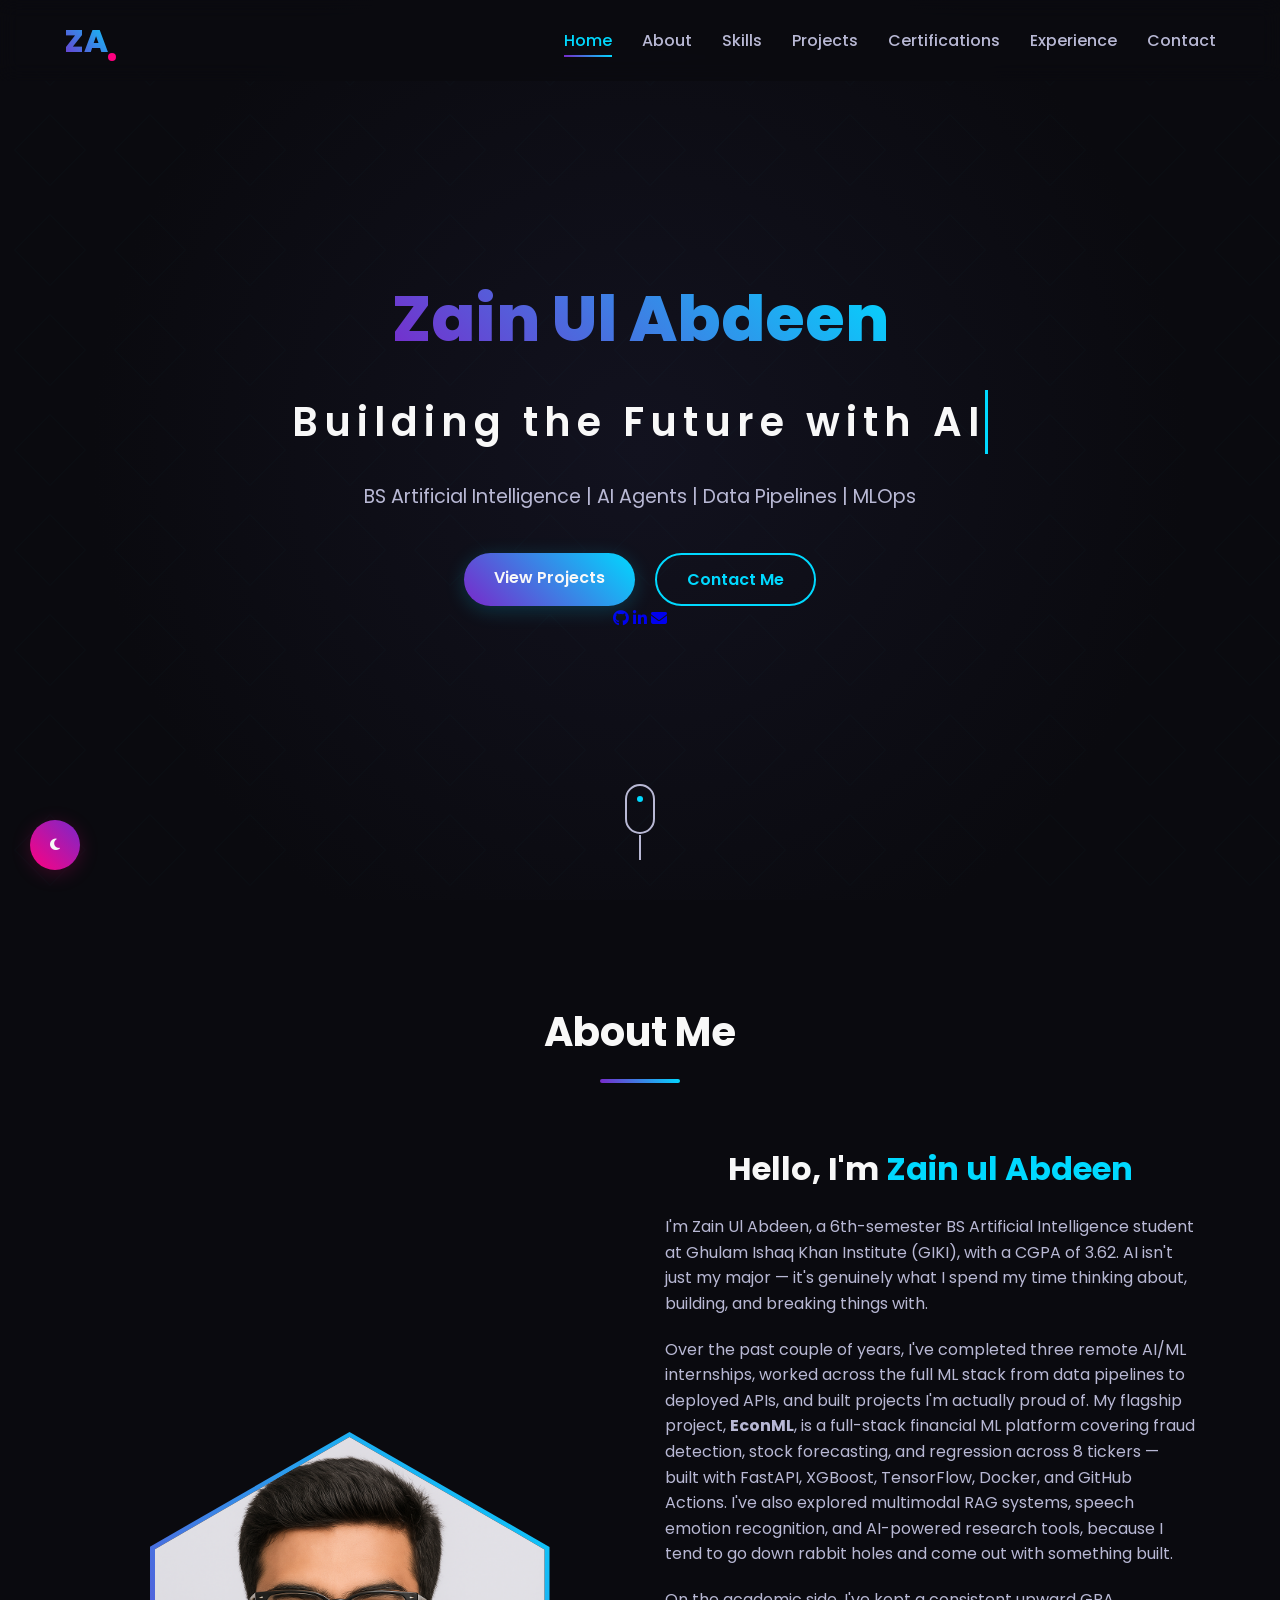
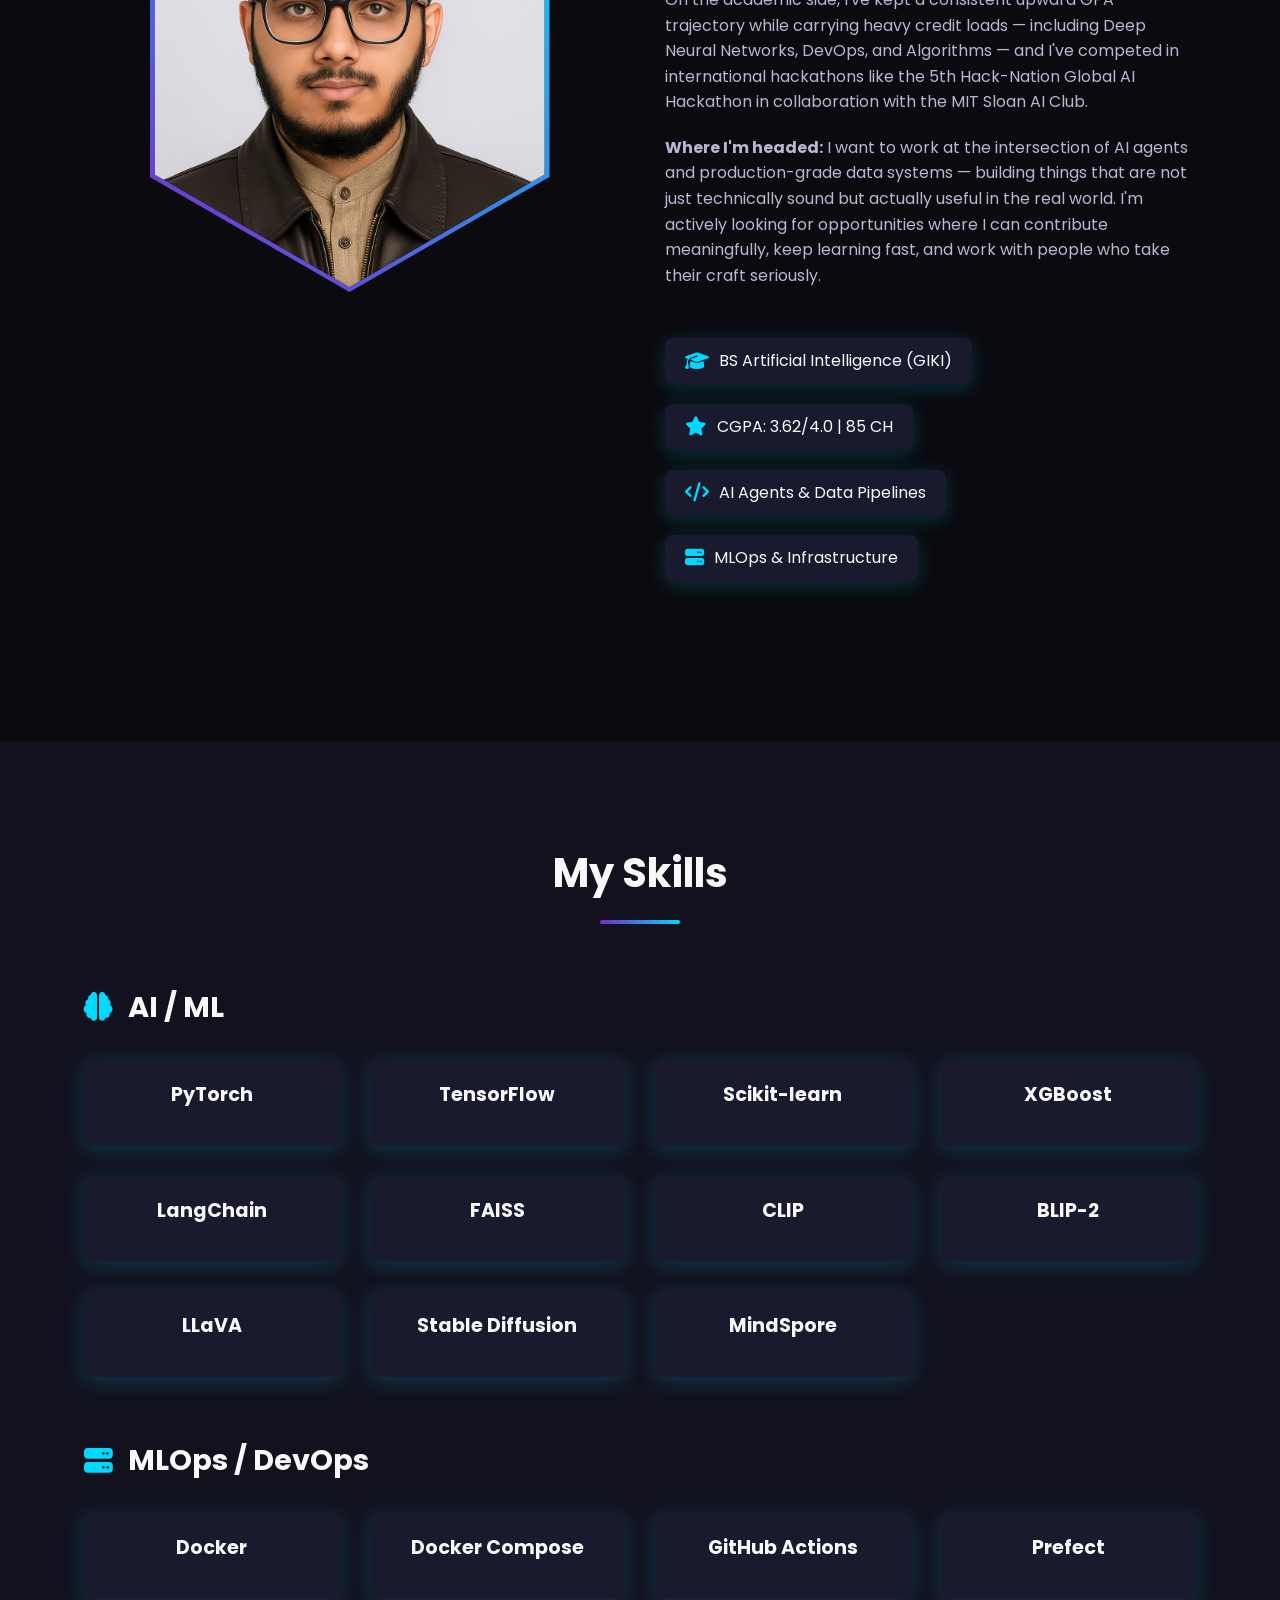
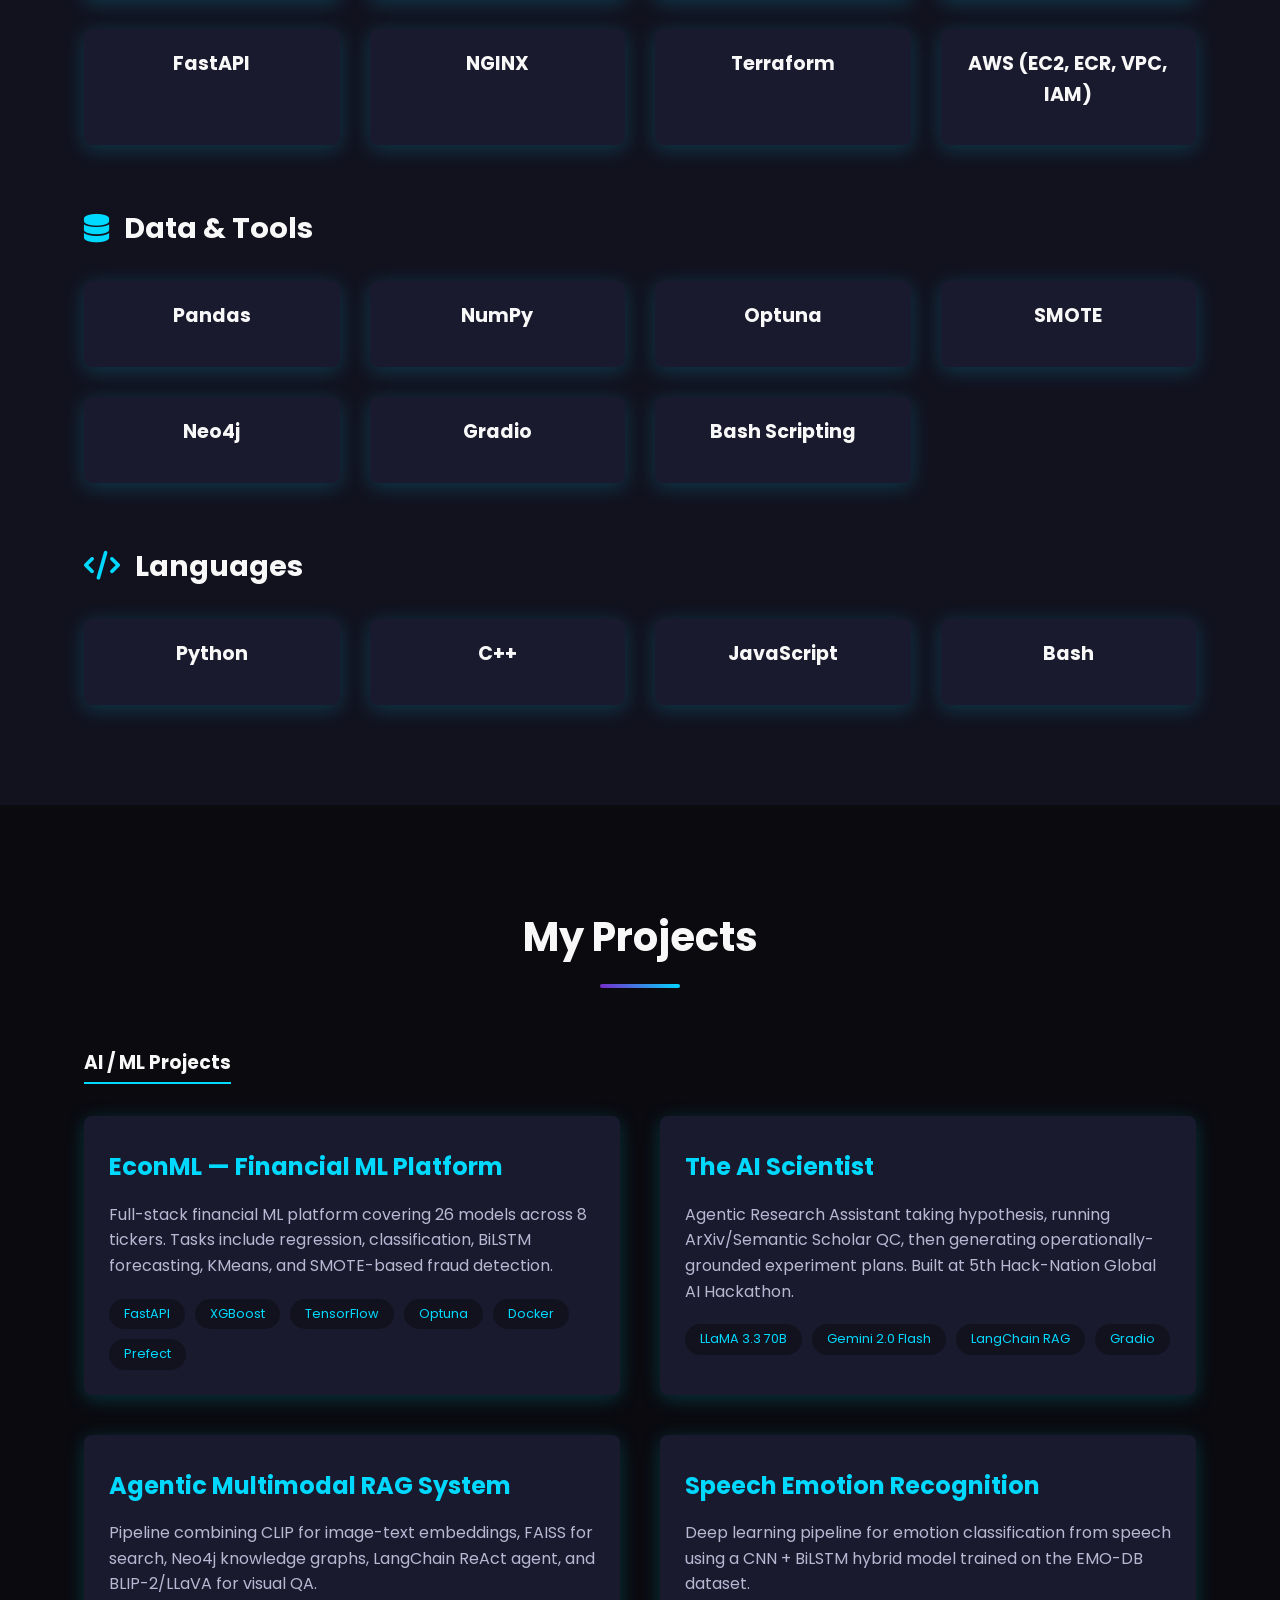
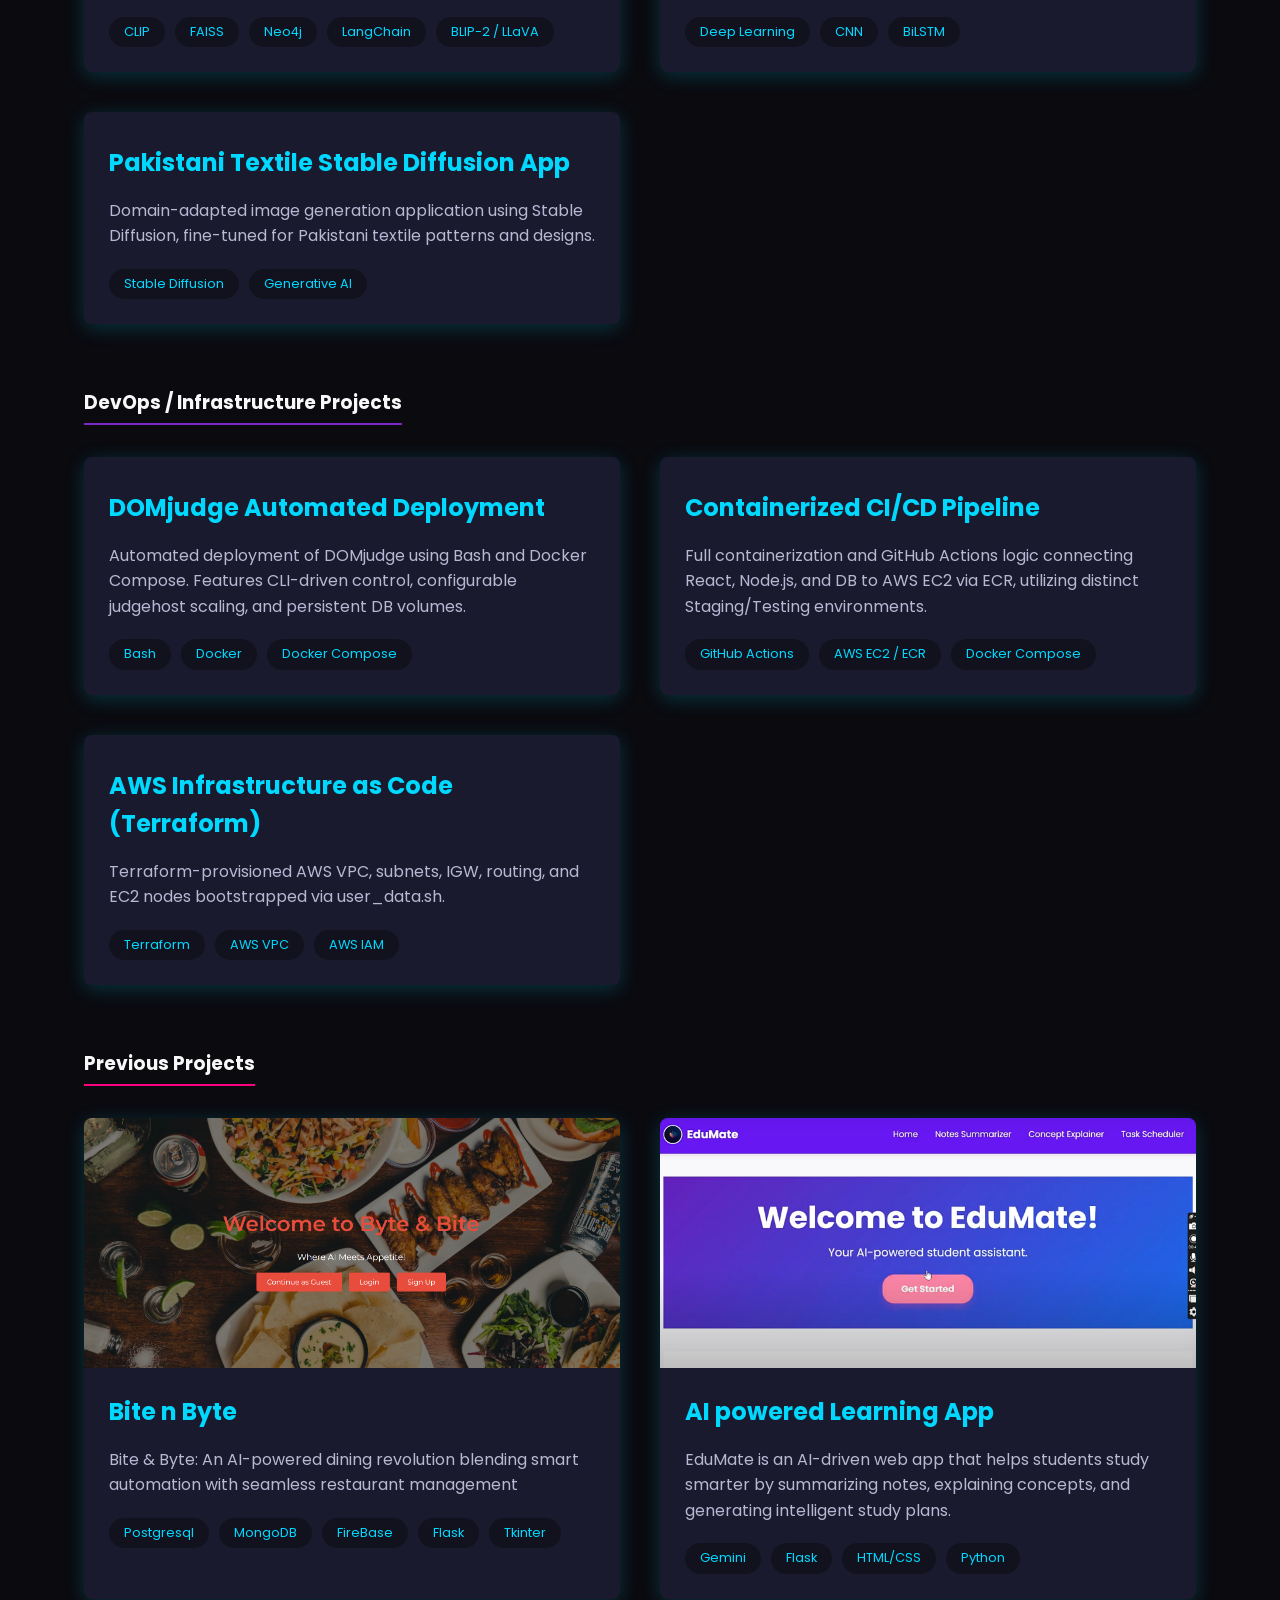
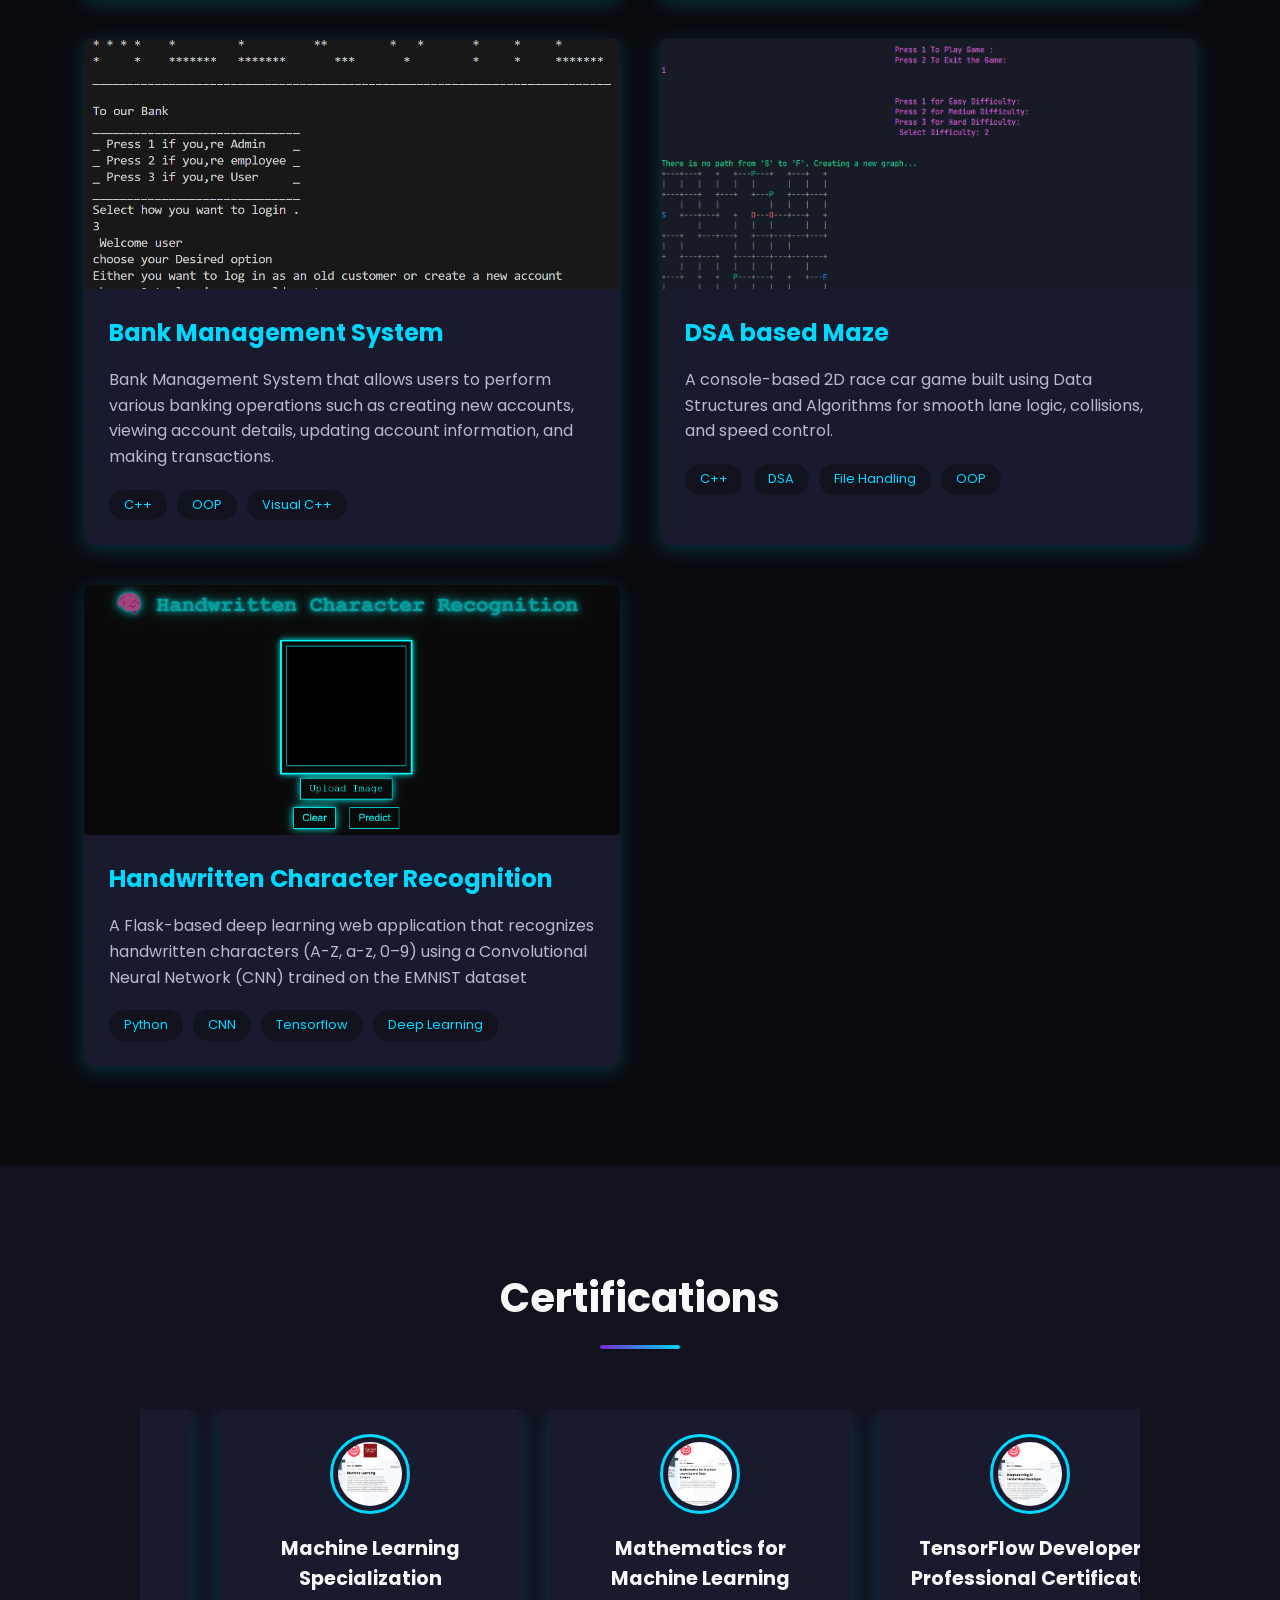
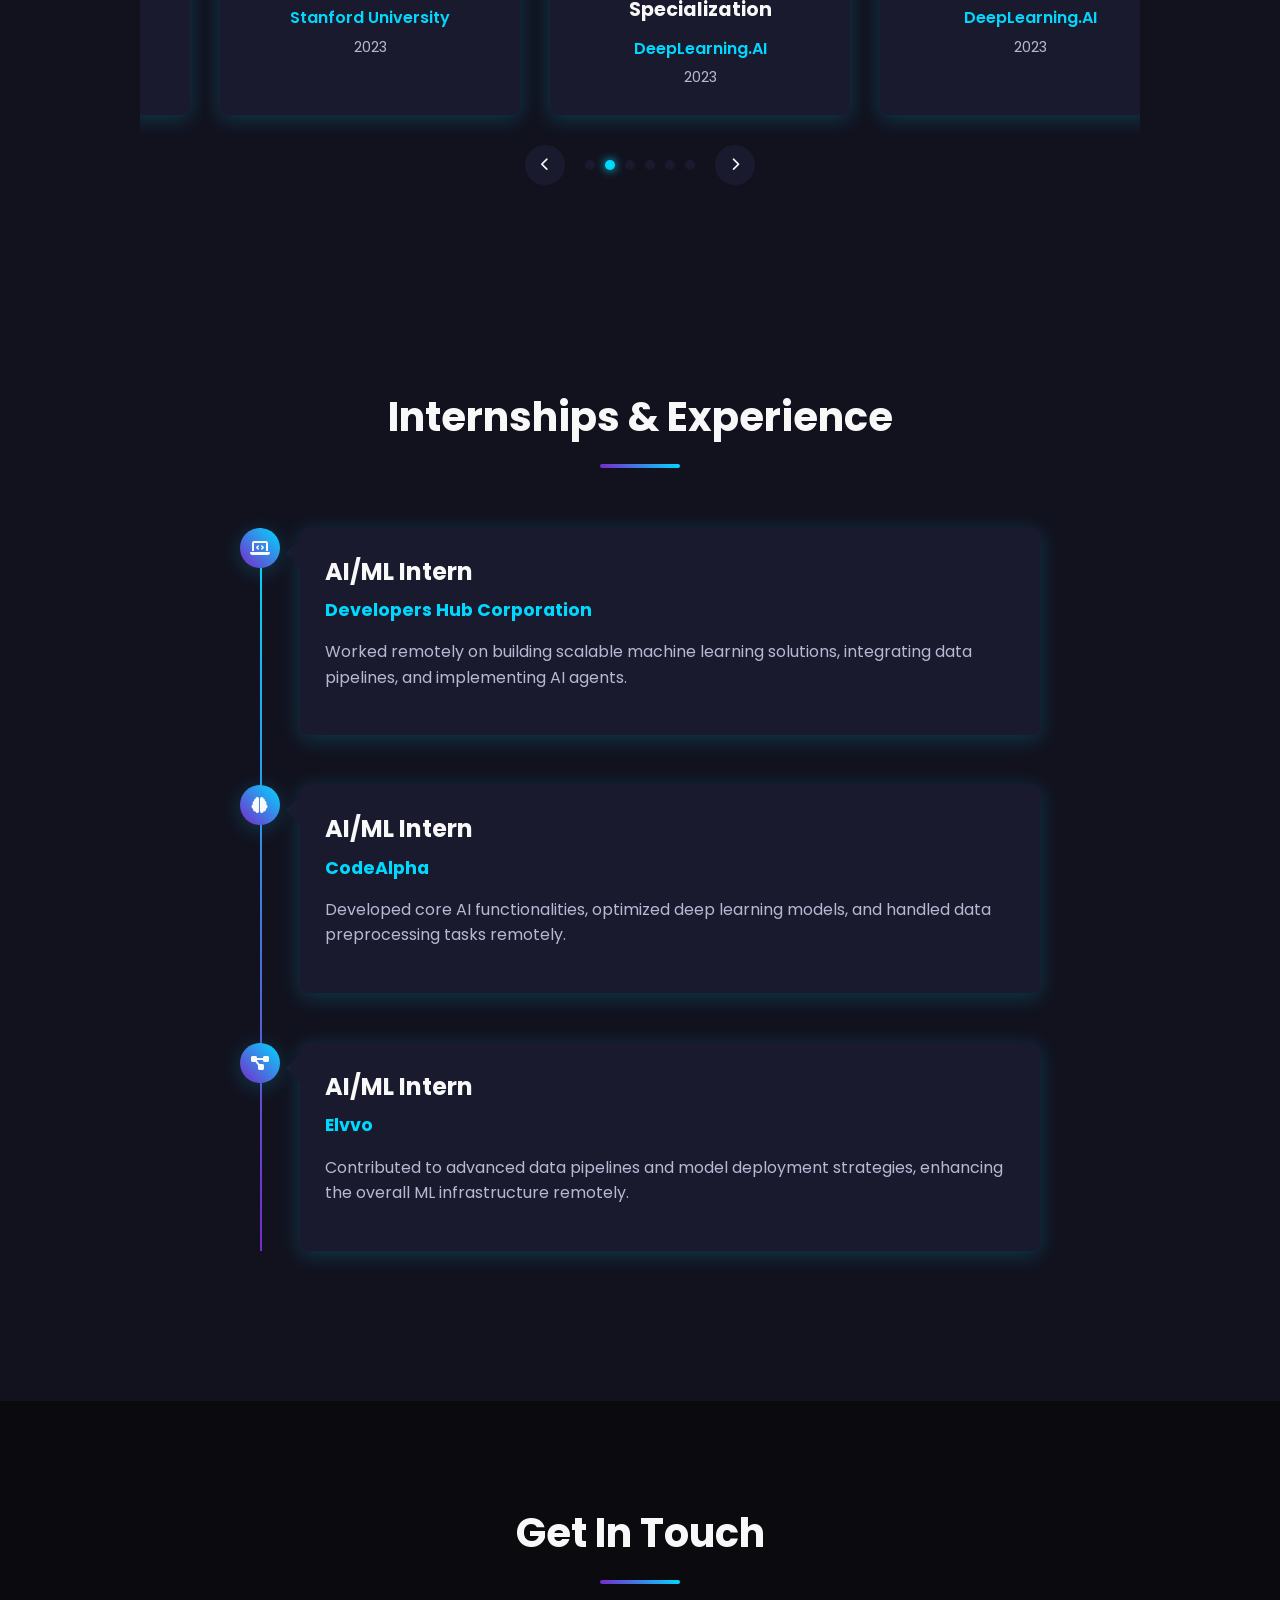
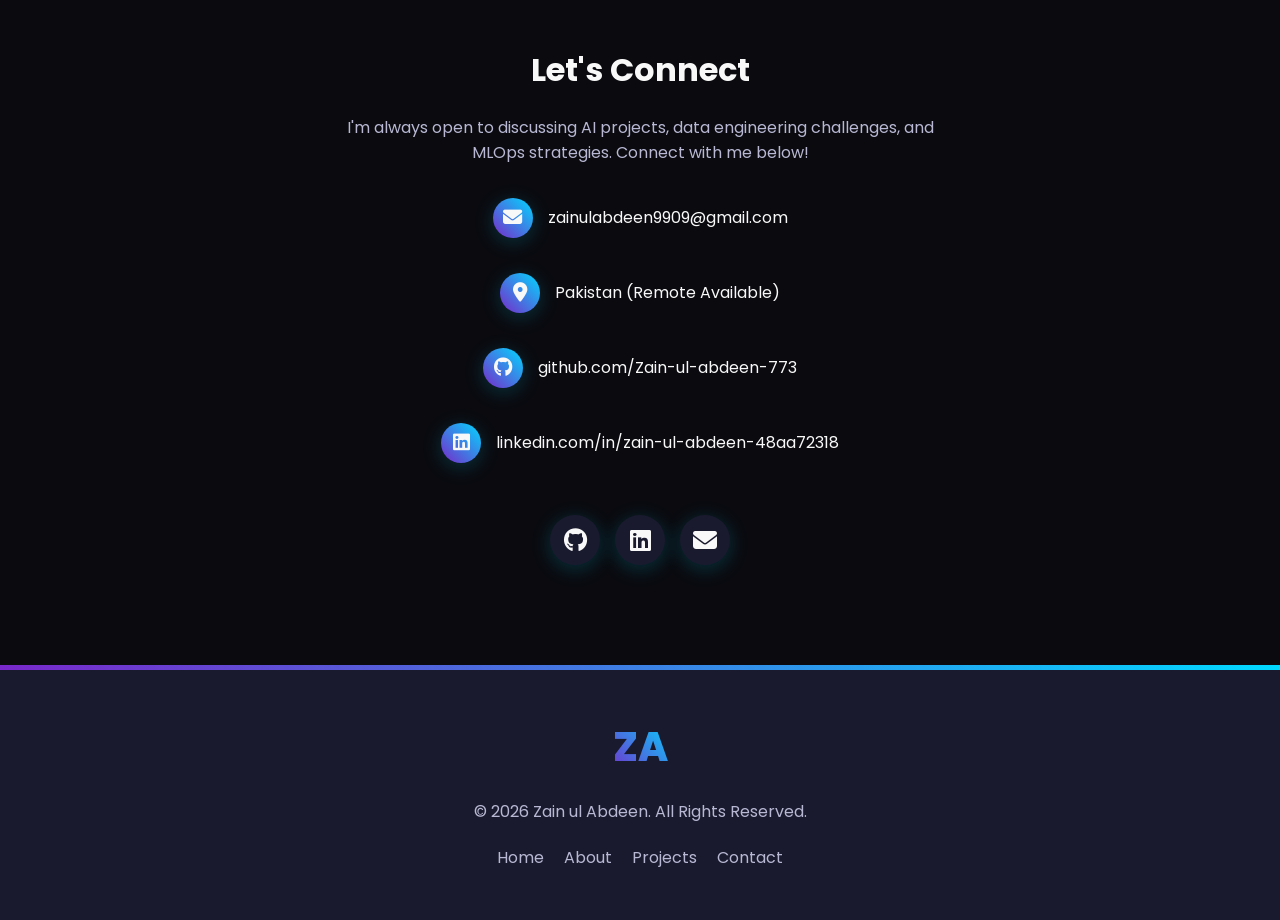
==== index.html @ fec7c563 "feat: Restore original design and update About Me section" ====
<!DOCTYPE html>
<html lang="en">
<head>
    <meta charset="UTF-8">
    <meta name="viewport" content="width=device-width, initial-scale=1.0">
    <title>Zain Ul Abdeen | AI Developer & MLOps Engineer</title>
    <link rel="stylesheet" href="styles.css">
    <link rel="stylesheet" href="https://cdnjs.cloudflare.com/ajax/libs/font-awesome/6.4.0/css/all.min.css">
    <link rel="stylesheet" href="https://unpkg.com/aos@next/dist/aos.css" />
    <link href="https://fonts.googleapis.com/css2?family=Poppins:wght@300;400;500;600;700;800&display=swap" rel="stylesheet">
</head>
<body>
    <!-- Preloader -->
    <div class="preloader">
        <div class="loader"></div>
    </div>

    <!-- Navbar -->
    <nav class="navbar">
        <div class="navbar-container">
            <div class="logo">ZA</div>
            <div class="menu-toggle">
                <div class="bar"></div>
                <div class="bar"></div>
                <div class="bar"></div>
            </div>
            <ul class="nav-menu">
                <li><a href="#home" class="nav-link active">Home</a></li>
                <li><a href="#about" class="nav-link">About</a></li>
                <li><a href="#skills" class="nav-link">Skills</a></li>
                <li><a href="#projects" class="nav-link">Projects</a></li>
                <li><a href="#certifications" class="nav-link">Certifications</a></li>
                <li><a href="#experience" class="nav-link">Experience</a></li>
                <li><a href="#contact" class="nav-link">Contact</a></li>
            </ul>
        </div>
    </nav>

    <!-- Home Section -->
    <section id="home" class="home-section">
        <div class="home-content">
            <div class="home-text" data-aos="fade-up" data-aos-delay="300">
                <h1>Zain Ul Abdeen</h1>
                <h2 class="typewriter">Building the Future with AI</h2>
                <p>BS Artificial Intelligence | AI Agents | Data Pipelines | MLOps</p>
                <div class="cta-buttons">
                    <a href="#projects" class="btn primary-btn">View Projects</a>
                    <a href="#contact" class="btn secondary-btn">Contact Me</a>
                </div>
                <div class="home-social">
                    <a href="https://github.com/Zain-ul-abdeen-773" class="social-icon" target="_blank"><i class="fab fa-github"></i></a>
                    <a href="http://www.linkedin.com/in/zain-ul-abdeen-48aa72318" class="social-icon" target="_blank"><i class="fab fa-linkedin-in"></i></a>
                    <a href="mailto:zainulabdeen9909@gmail.com" class="social-icon"><i class="fas fa-envelope"></i></a>
                </div>
            </div>
        </div>
        <div class="scroll-indicator">
            <div class="mouse">
                <div class="wheel"></div>
            </div>
            <div>
                <span class="scroll-arrow"></span>
            </div>
        </div>
    </section>

    <!-- About Section -->
    <section id="about" class="section">
        <div class="container">
            <div class="section-header" data-aos="fade-up">
                <h2>About Me</h2>
                <div class="underline"></div>
            </div>
            <div class="about-content">
                <div class="about-image" data-aos="fade-right">
                    <div class="image-container">
                        <div class="hexagon">
                            <div class="hexagon-inner">
                                <img src="img.png" alt="Zain ul Abdeen">
                            </div>
                        </div>
                    </div>
                </div>
                <div class="about-text" data-aos="fade-left">
                    <h3 style="text-align: center; width: 100%;">Hello, I'm <span class="highlight">Zain ul Abdeen</span></h3>
                    <p>I'm Zain Ul Abdeen, a 6th-semester BS Artificial Intelligence student at Ghulam Ishaq Khan Institute (GIKI), with a CGPA of 3.62. AI isn't just my major — it's genuinely what I spend my time thinking about, building, and breaking things with.</p>
                    <p>Over the past couple of years, I've completed three remote AI/ML internships, worked across the full ML stack from data pipelines to deployed APIs, and built projects I'm actually proud of. My flagship project, <strong>EconML</strong>, is a full-stack financial ML platform covering fraud detection, stock forecasting, and regression across 8 tickers — built with FastAPI, XGBoost, TensorFlow, Docker, and GitHub Actions. I've also explored multimodal RAG systems, speech emotion recognition, and AI-powered research tools, because I tend to go down rabbit holes and come out with something built.</p>
                    <p>On the academic side, I've kept a consistent upward GPA trajectory while carrying heavy credit loads — including Deep Neural Networks, DevOps, and Algorithms — and I've competed in international hackathons like the 5th Hack-Nation Global AI Hackathon in collaboration with the MIT Sloan AI Club.</p>
                    <p><strong>Where I'm headed:</strong> I want to work at the intersection of AI agents and production-grade data systems — building things that are not just technically sound but actually useful in the real world. I'm actively looking for opportunities where I can contribute meaningfully, keep learning fast, and work with people who take their craft seriously.</p>
                    
                    <div class="about-details">
                        <div class="detail-item">
                            <i class="fas fa-graduation-cap"></i>
                            <span>BS Artificial Intelligence (GIKI)</span>
                        </div>
                        <div class="detail-item">
                            <i class="fas fa-star"></i>
                            <span>CGPA: 3.62/4.0 | 85 CH</span>
                        </div>
                        <div class="detail-item">
                            <i class="fas fa-code"></i>
                            <span>AI Agents & Data Pipelines</span>
                        </div>
                        <div class="detail-item">
                            <i class="fas fa-server"></i>
                            <span>MLOps & Infrastructure</span>
                        </div>
                    </div>
                </div>
            </div>
        </div>
    </section>

    <!-- Skills Section -->
    <section id="skills" class="section dark-section">
        <div class="container">
            <div class="section-header" data-aos="fade-up">
                <h2>My Skills</h2>
                <div class="underline"></div>
            </div>
            
            <div class="skills-categories">
                <!-- AI/ML -->
                <div class="skill-category" data-aos="fade-up">
                    <h3><i class="fas fa-brain"></i> AI / ML</h3>
                    <div class="skills-grid">
                        <div class="skill-item"><h4>PyTorch</h4></div>
                        <div class="skill-item"><h4>TensorFlow</h4></div>
                        <div class="skill-item"><h4>Scikit-learn</h4></div>
                        <div class="skill-item"><h4>XGBoost</h4></div>
                        <div class="skill-item"><h4>LangChain</h4></div>
                        <div class="skill-item"><h4>FAISS</h4></div>
                        <div class="skill-item"><h4>CLIP</h4></div>
                        <div class="skill-item"><h4>BLIP-2</h4></div>
                        <div class="skill-item"><h4>LLaVA</h4></div>
                        <div class="skill-item"><h4>Stable Diffusion</h4></div>
                        <div class="skill-item"><h4>MindSpore</h4></div>
                    </div>
                </div>
                
                <!-- MLOps & DevOps -->
                <div class="skill-category" data-aos="fade-up" data-aos-delay="100">
                    <h3><i class="fas fa-server"></i> MLOps / DevOps</h3>
                    <div class="skills-grid">
                        <div class="skill-item"><h4>Docker</h4></div>
                        <div class="skill-item"><h4>Docker Compose</h4></div>
                        <div class="skill-item"><h4>GitHub Actions</h4></div>
                        <div class="skill-item"><h4>Prefect</h4></div>
                        <div class="skill-item"><h4>FastAPI</h4></div>
                        <div class="skill-item"><h4>NGINX</h4></div>
                        <div class="skill-item"><h4>Terraform</h4></div>
                        <div class="skill-item"><h4>AWS (EC2, ECR, VPC, IAM)</h4></div>
                    </div>
                </div>
                
                <!-- Data & Other -->
                <div class="skill-category" data-aos="fade-up" data-aos-delay="200">
                    <h3><i class="fas fa-database"></i> Data & Tools</h3>
                    <div class="skills-grid">
                        <div class="skill-item"><h4>Pandas</h4></div>
                        <div class="skill-item"><h4>NumPy</h4></div>
                        <div class="skill-item"><h4>Optuna</h4></div>
                        <div class="skill-item"><h4>SMOTE</h4></div>
                        <div class="skill-item"><h4>Neo4j</h4></div>
                        <div class="skill-item"><h4>Gradio</h4></div>
                        <div class="skill-item"><h4>Bash Scripting</h4></div>
                    </div>
                </div>

                <!-- Languages -->
                <div class="skill-category" data-aos="fade-up" data-aos-delay="300">
                    <h3><i class="fas fa-code"></i> Languages</h3>
                    <div class="skills-grid">
                        <div class="skill-item"><h4>Python</h4></div>
                        <div class="skill-item"><h4>C++</h4></div>
                        <div class="skill-item"><h4>JavaScript</h4></div>
                        <div class="skill-item"><h4>Bash</h4></div>
                    </div>
                </div>
            </div>
        </div>
    </section>

    <!-- Projects Section -->
    <section id="projects" class="section">
        <div class="container">
            <div class="section-header" data-aos="fade-up">
                <h2>My Projects</h2>
                <div class="underline"></div>
            </div>
            
            <h3 style="margin-bottom: 2rem; border-bottom: 2px solid var(--accent-primary); display: inline-block; padding-bottom: 5px;">AI / ML Projects</h3>
            <div class="projects-grid" style="margin-bottom: 4rem;">
                
                <div class="project-card" data-aos="fade-up">
                    <div class="project-info" style="padding-top: 2rem;">
                        <h3>EconML — Financial ML Platform</h3>
                        <p>Full-stack financial ML platform covering 26 models across 8 tickers. Tasks include regression, classification, BiLSTM forecasting, KMeans, and SMOTE-based fraud detection.</p>
                        <div class="project-tech">
                            <span>FastAPI</span>
                            <span>XGBoost</span>
                            <span>TensorFlow</span>
                            <span>Optuna</span>
                            <span>Docker</span>
                            <span>Prefect</span>
                        </div>
                    </div>
                </div>
                
                <div class="project-card" data-aos="fade-up" data-aos-delay="100">
                    <div class="project-info" style="padding-top: 2rem;">
                        <h3>The AI Scientist</h3>
                        <p>Agentic Research Assistant taking hypothesis, running ArXiv/Semantic Scholar QC, then generating operationally-grounded experiment plans. Built at 5th Hack-Nation Global AI Hackathon.</p>
                        <div class="project-tech">
                            <span>LLaMA 3.3 70B</span>
                            <span>Gemini 2.0 Flash</span>
                            <span>LangChain RAG</span>
                            <span>Gradio</span>
                        </div>
                    </div>
                </div>
                
                <div class="project-card" data-aos="fade-up" data-aos-delay="200">
                    <div class="project-info" style="padding-top: 2rem;">
                        <h3>Agentic Multimodal RAG System</h3>
                        <p>Pipeline combining CLIP for image-text embeddings, FAISS for search, Neo4j knowledge graphs, LangChain ReAct agent, and BLIP-2/LLaVA for visual QA.</p>
                        <div class="project-tech">
                            <span>CLIP</span>
                            <span>FAISS</span>
                            <span>Neo4j</span>
                            <span>LangChain</span>
                            <span>BLIP-2 / LLaVA</span>
                        </div>
                    </div>
                </div>
                
                <div class="project-card" data-aos="fade-up" data-aos-delay="300">
                    <div class="project-info" style="padding-top: 2rem;">
                        <h3>Speech Emotion Recognition</h3>
                        <p>Deep learning pipeline for emotion classification from speech using a CNN + BiLSTM hybrid model trained on the EMO-DB dataset.</p>
                        <div class="project-tech">
                            <span>Deep Learning</span>
                            <span>CNN</span>
                            <span>BiLSTM</span>
                        </div>
                    </div>
                </div>
                
                <div class="project-card" data-aos="fade-up" data-aos-delay="400">
                    <div class="project-info" style="padding-top: 2rem;">
                        <h3>Pakistani Textile Stable Diffusion App</h3>
                        <p>Domain-adapted image generation application using Stable Diffusion, fine-tuned for Pakistani textile patterns and designs.</p>
                        <div class="project-tech">
                            <span>Stable Diffusion</span>
                            <span>Generative AI</span>
                        </div>
                    </div>
                </div>
                
            </div>

            <h3 style="margin-bottom: 2rem; border-bottom: 2px solid var(--accent-secondary); display: inline-block; padding-bottom: 5px;">DevOps / Infrastructure Projects</h3>
            <div class="projects-grid">
                <div class="project-card" data-aos="fade-up">
                    <div class="project-info" style="padding-top: 2rem;">
                        <h3>DOMjudge Automated Deployment</h3>
                        <p>Automated deployment of DOMjudge using Bash and Docker Compose. Features CLI-driven control, configurable judgehost scaling, and persistent DB volumes.</p>
                        <div class="project-tech">
                            <span>Bash</span>
                            <span>Docker</span>
                            <span>Docker Compose</span>
                        </div>
                    </div>
                </div>

                <div class="project-card" data-aos="fade-up" data-aos-delay="100">
                    <div class="project-info" style="padding-top: 2rem;">
                        <h3>Containerized CI/CD Pipeline</h3>
                        <p>Full containerization and GitHub Actions logic connecting React, Node.js, and DB to AWS EC2 via ECR, utilizing distinct Staging/Testing environments.</p>
                        <div class="project-tech">
                            <span>GitHub Actions</span>
                            <span>AWS EC2 / ECR</span>
                            <span>Docker Compose</span>
                        </div>
                    </div>
                </div>

                <div class="project-card" data-aos="fade-up" data-aos-delay="200">
                    <div class="project-info" style="padding-top: 2rem;">
                        <h3>AWS Infrastructure as Code (Terraform)</h3>
                        <p>Terraform-provisioned AWS VPC, subnets, IGW, routing, and EC2 nodes bootstrapped via user_data.sh.</p>
                        <div class="project-tech">
                            <span>Terraform</span>
                            <span>AWS VPC</span>
                            <span>AWS IAM</span>
                        </div>
                    </div>
                </div>
            </div>

            <h3 style="margin-bottom: 2rem; border-bottom: 2px solid var(--accent-tertiary); display: inline-block; padding-bottom: 5px; margin-top: 4rem;">Previous Projects</h3>
            <div class="projects-grid">
                <!-- Project 1 -->
                <div class="project-card" data-aos="fade-up">
                    <div class="project-image">
                        <img src="Screenshot 2025-07-14 180427.png" alt="Bite n Byte">
                        <div class="project-overlay">
                            <div class="project-links">
                                <a href="https://github.com/OmerKhan33/Restaurant-Managemet-System-Fueled-by-AI" class="project-link" target="_blank"><i class="fab fa-github"></i></a>
                                <a href="#" class="project-link"><i class="fas fa-external-link-alt"></i></a>
                            </div>
                        </div>
                    </div>
                    <div class="project-info">
                        <h3>Bite n Byte</h3>
                        <p>Bite & Byte: An AI-powered dining revolution blending smart automation with seamless restaurant management</p>
                        <div class="project-tech">
                            <span>Postgresql</span>
                            <span>MongoDB</span>
                            <span>FireBase</span>
                            <span>Flask</span>
                            <span>Tkinter</span>
                        </div>
                    </div>
                </div>
                
                <!-- Project 2 -->
                <div class="project-card" data-aos="fade-up" data-aos-delay="100">
                    <div class="project-image">
                        <img src="Screenshot 2025-07-14 182122.png" alt="Edumate AI Learning Platform">
                        <div class="project-overlay">
                            <div class="project-links">
                                <a href="https://github.com/Muhammad-Hashir-55/AI_Powered_Study_Assistant" class="project-link" target="_blank"><i class="fab fa-github"></i></a>
                                <a href="#" class="project-link"><i class="fas fa-external-link-alt"></i></a>
                            </div>
                        </div>
                    </div>
                    <div class="project-info">
                        <h3>AI powered Learning App</h3>
                        <p>EduMate is an AI-driven web app that helps students study smarter by summarizing notes, explaining concepts, and generating intelligent study plans.</p>
                        <div class="project-tech">
                            <span>Gemini</span>
                            <span>Flask</span>
                            <span>HTML/CSS</span>
                            <span>Python</span>
                        </div>
                    </div>
                </div>
                
                <!-- Project 3 -->
                <div class="project-card" data-aos="fade-up" data-aos-delay="200">
                    <div class="project-image">
                        <img src="Screenshot 2025-07-14 185025.png" alt="Bank Management System">
                        <div class="project-overlay">
                            <div class="project-links">
                                <a href="https://github.com/Muhammad-Hashir-55/Bank-Management-System" class="project-link" target="_blank"><i class="fab fa-github"></i></a>
                                <a href="#" class="project-link"><i class="fas fa-external-link-alt"></i></a>
                            </div>
                        </div>
                    </div>
                    <div class="project-info">
                        <h3>Bank Management System</h3>
                        <p>Bank Management System that allows users to perform various banking operations such as creating new accounts, viewing account details, updating account information, and making transactions.</p>
                        <div class="project-tech">
                            <span>C++</span>
                            <span>OOP</span>
                            <span>Visual C++</span>
                        </div>
                    </div>
                </div>
                
                <!-- Project 4 -->
                <div class="project-card" data-aos="fade-up" data-aos-delay="300">
                    <div class="project-image">
                        <img src="Screenshot 2025-07-15 032406.png" alt="2D Race car Game">
                        <div class="project-overlay">
                            <div class="project-links">
                                <a href="https://github.com/Zain-ul-abdeen-773/Race-Car-Game.git" class="project-link" target="_blank"><i class="fab fa-github"></i></a>
                                <a href="#" class="project-link"><i class="fas fa-external-link-alt"></i></a>
                            </div>
                        </div>
                    </div>
                    <div class="project-info">
                        <h3>DSA based Maze</h3>
                        <p>A console-based 2D race car game built using Data Structures and Algorithms for smooth lane logic, collisions, and speed control.</p>
                        <div class="project-tech">
                            <span>C++</span>
                            <span>DSA</span>
                            <span>File Handling</span>
                            <span>OOP</span>
                        </div>
                    </div>
                </div>
                
                <!-- Project 5 -->
                <div class="project-card" data-aos="fade-up" data-aos-delay="400">
                    <div class="project-image">
                        <img src="Screenshot 2025-07-15 033130.png" alt="Handwritten Character Recognition">
                        <div class="project-overlay">
                            <div class="project-links">
                                <a href="https://github.com/Zain-ul-abdeen-773/CodeAlpha_HandwrittenCharacterRecognition.git" class="project-link" target="_blank"><i class="fab fa-github"></i></a>
                                <a href="#" class="project-link"><i class="fas fa-external-link-alt"></i></a>
                            </div>
                        </div>
                    </div>
                    <div class="project-info">
                        <h3>Handwritten Character Recognition</h3>
                        <p>A Flask-based deep learning web application that recognizes handwritten characters (A-Z, a-z, 0–9) using a Convolutional Neural Network (CNN) trained on the EMNIST dataset</p>
                        <div class="project-tech">
                            <span>Python</span>
                            <span>CNN</span>
                            <span>Tensorflow</span>
                            <span>Deep Learning</span>
                        </div>
                    </div>
                </div>
            </div>

            </div>

        </div>
    </section>

    <!-- Certifications Section -->
    <section id="certifications" class="section dark-section">
        <div class="container">
            <div class="section-header" data-aos="fade-up">
                <h2>Certifications</h2>
                <div class="underline"></div>
            </div>
            
            <div class="cert-slider" data-aos="fade-up">
                <div class="cert-container">
                    <!-- Certification 1 -->
                    <div class="cert-card">
                        <div class="cert-logo">
                            <img src="Microsoft office specialist from microsoft.png" alt="Microsoft Office Specialist">
                        </div>
                        <div class="cert-info">
                            <h3>Microsoft Office Specialist</h3>
                            <p class="cert-issuer">Microsoft</p>
                            <p class="cert-date">2023</p>
                        </div>
                    </div>
                    
                    <!-- Certification 2 -->
                    <div class="cert-card">
                        <div class="cert-logo">
                            <img src="machine learning specialization from stanford university.png" alt="Machine Learning Specialization">
                        </div>
                        <div class="cert-info">
                            <h3>Machine Learning Specialization</h3>
                            <p class="cert-issuer">Stanford University</p>
                            <p class="cert-date">2023</p>
                        </div>
                    </div>
                    
                    <!-- Certification 3 -->
                    <div class="cert-card">
                        <div class="cert-logo">
                            <img src="Mathematica for machine learning specialization from deepleaning.ai.png" alt="Mathematics for Machine Learning Specialization">
                        </div>
                        <div class="cert-info">
                            <h3>Mathematics for Machine Learning Specialization</h3>
                            <p class="cert-issuer">DeepLearning.AI</p>
                            <p class="cert-date">2023</p>
                        </div>
                    </div>
                    
                    <!-- Certification 4 -->
                    <div class="cert-card">
                        <div class="cert-logo">
                            <img src="Tensorflow developer preofessional certificate from deeplearning.AI.png" alt="TensorFlow Developer Professional Certificate">
                        </div>
                        <div class="cert-info">
                            <h3>TensorFlow Developer Professional Certificate</h3>
                            <p class="cert-issuer">DeepLearning.AI</p>
                            <p class="cert-date">2023</p>
                        </div>
                    </div>
                    
                    <!-- Certification 5 -->
                    <div class="cert-card">
                        <div class="cert-logo">
                            <img src="Generative AI for software develpoment Professional certificate from deeplearning.ai.png" alt="Generative AI for Software Development">
                        </div>
                        <div class="cert-info">
                            <h3>Generative AI for Software Development</h3>
                            <p class="cert-issuer">DeepLearning.AI</p>
                            <p class="cert-date">2023</p>
                        </div>
                    </div>
                    
                    <!-- Certification 6 -->
                    <div class="cert-card">
                        <div class="cert-logo">
                            <img src="Data analysis with R programming from google.png" alt="Data Analysis with R Programming">
                        </div>
                        <div class="cert-info">
                            <h3>Data Analysis with R Programming</h3>
                            <p class="cert-issuer">Google</p>
                            <p class="cert-date">2023</p>
                        </div>
                    </div>
                </div>
                
                <div class="slider-controls">
                    <button class="prev-btn"><i class="fas fa-chevron-left"></i></button>
                    <div class="slider-dots"></div>
                    <button class="next-btn"><i class="fas fa-chevron-right"></i></button>
                </div>
            </div>
        </div>
    </section>


    <!-- Experience Section -->
    <section id="experience" class="section dark-section">
        <div class="container">
            <div class="section-header" data-aos="fade-up">
                <h2>Internships & Experience</h2>
                <div class="underline"></div>
            </div>
            
            <div class="experience-timeline" data-aos="fade-up">
                
                <div class="exp-item">
                    <div class="exp-icon">
                        <i class="fas fa-laptop-code"></i>
                    </div>
                    <div class="exp-content">
                        <h3>AI/ML Intern</h3>
                        <h4>Developers Hub Corporation</h4>
                        <p>Worked remotely on building scalable machine learning solutions, integrating data pipelines, and implementing AI agents.</p>
                    </div>
                </div>
                
                <div class="exp-item">
                    <div class="exp-icon">
                        <i class="fas fa-brain"></i>
                    </div>
                    <div class="exp-content">
                        <h3>AI/ML Intern</h3>
                        <h4>CodeAlpha</h4>
                        <p>Developed core AI functionalities, optimized deep learning models, and handled data preprocessing tasks remotely.</p>
                    </div>
                </div>

                <div class="exp-item">
                    <div class="exp-icon">
                        <i class="fas fa-project-diagram"></i>
                    </div>
                    <div class="exp-content">
                        <h3>AI/ML Intern</h3>
                        <h4>Elvvo</h4>
                        <p>Contributed to advanced data pipelines and model deployment strategies, enhancing the overall ML infrastructure remotely.</p>
                    </div>
                </div>
            </div>
        </div>
    </section>

    <!-- Contact Section -->
    <section id="contact" class="section">
        <div class="container">
            <div class="section-header" data-aos="fade-up">
                <h2>Get In Touch</h2>
                <div class="underline"></div>
            </div>
            
            <div class="contact-content" style="justify-content: center;">
                <div class="contact-info" data-aos="fade-up" style="max-width: 600px; text-align: center;">
                    <h3>Let's Connect</h3>
                    <p>I'm always open to discussing AI projects, data engineering challenges, and MLOps strategies. Connect with me below!</p>
                    
                    <div class="contact-details" style="display: flex; flex-direction: column; align-items: center; gap: 15px; margin-top: 2rem;">
                        <div class="contact-item">
                            <i class="fas fa-envelope"></i>
                            <span>zainulabdeen9909@gmail.com</span>
                        </div>
                        <div class="contact-item">
                            <i class="fas fa-map-marker-alt"></i>
                            <span>Pakistan (Remote Available)</span>
                        </div>
                        <div class="contact-item">
                            <i class="fab fa-github"></i>
                            <span>github.com/Zain-ul-abdeen-773</span>
                        </div>
                        <div class="contact-item">
                            <i class="fab fa-linkedin"></i>
                            <span>linkedin.com/in/zain-ul-abdeen-48aa72318</span>
                        </div>
                    </div>
                    
                    <div class="social-links" style="justify-content: center; margin-top: 2rem;">
                        <a href="https://github.com/Zain-ul-abdeen-773" class="social-link" target="_blank"><i class="fab fa-github"></i></a>
                        <a href="http://www.linkedin.com/in/zain-ul-abdeen-48aa72318" class="social-link" target="_blank"><i class="fab fa-linkedin"></i></a>
                        <a href="mailto:zainulabdeen9909@gmail.com" class="social-link"><i class="fas fa-envelope"></i></a>
                    </div>
                </div>
            </div>
        </div>
    </section>

    <!-- Footer -->
    <footer class="footer">
        <div class="container">
            <div class="footer-content">
                <div class="footer-logo">ZA</div>
                <p>&copy; 2026 Zain ul Abdeen. All Rights Reserved.</p>
                <div class="footer-links">
                    <a href="#home">Home</a>
                    <a href="#about">About</a>
                    <a href="#projects">Projects</a>
                    <a href="#contact">Contact</a>
                </div>
            </div>
        </div>
    </footer>

    <!-- Scroll to Top Button -->
    <button id="scrollToTop" class="scroll-top-btn">
        <i class="fas fa-arrow-up"></i>
    </button>

    <!-- Theme Toggle Button -->
    <button id="themeToggle" class="theme-toggle-btn">
        <i class="fas fa-sun"></i>
        <i class="fas fa-moon"></i>
    </button>

    <!-- Scripts -->
    <script src="https://unpkg.com/aos@next/dist/aos.js"></script>
    <script src="script.js"></script>
</body>
</html>
---- styles.css ----
/* ===== VARIABLES ===== */
:root {
    /* Dark Theme Colors */
    --bg-primary: #0a0a0f;
    --bg-secondary: #12121f;
    --bg-tertiary: #1a1a2e;
    --text-primary: #f8f8f8;
    --text-secondary: #b8b8d4;
    --accent-primary: #00d9ff;
    --accent-secondary: #7928ca;
    --accent-tertiary: #ff0080;
    --gradient-primary: linear-gradient(45deg, var(--accent-secondary), var(--accent-primary));
    --gradient-secondary: linear-gradient(45deg, var(--accent-tertiary), var(--accent-secondary));
    --shadow-primary: 0 4px 20px rgba(0, 217, 255, 0.2);
    --shadow-secondary: 0 4px 20px rgba(255, 0, 128, 0.2);
    --border-radius: 8px;
    --transition: all 0.3s ease;
    
    /* Light Theme Colors (for theme toggle) */
    --light-bg-primary: #f8f9fa;
    --light-bg-secondary: #e9ecef;
    --light-bg-tertiary: #dee2e6;
    --light-text-primary: #212529;
    --light-text-secondary: #495057;
    --light-accent-primary: #0077ff;
    --light-accent-secondary: #6610f2;
    --light-accent-tertiary: #e83e8c;
}

/* ===== GLOBAL STYLES ===== */
* {
    margin: 0;
    padding: 0;
    box-sizing: border-box;
}

html {
    scroll-behavior: smooth;
    font-size: 16px;
}

body {
    font-family: 'Poppins', sans-serif;
    background-color: var(--bg-primary);
    color: var(--text-primary);
    line-height: 1.6;
    overflow-x: hidden;
    position: relative;
}

/* Custom Scrollbar */
::-webkit-scrollbar {
    width: 10px;
}

::-webkit-scrollbar-track {
    background: var(--bg-secondary);
}

::-webkit-scrollbar-thumb {
    background: var(--accent-primary);
    border-radius: 10px;
}

::-webkit-scrollbar-thumb:hover {
    background: var(--accent-secondary);
}

/* ===== PRELOADER ===== */
.preloader {
    position: fixed;
    top: 0;
    left: 0;
    width: 100%;
    height: 100%;
    background-color: var(--bg-primary);
    display: flex;
    justify-content: center;
    align-items: center;
    z-index: 9999;
    transition: opacity 0.5s ease, visibility 0.5s ease;
}

.loader {
    width: 50px;
    height: 50px;
    border: 5px solid var(--bg-tertiary);
    border-radius: 50%;
    border-top-color: var(--accent-primary);
    border-bottom-color: var(--accent-tertiary);
    animation: spin 1s ease-in-out infinite;
}

@keyframes spin {
    to { transform: rotate(360deg); }
}

/* ===== UTILITY CLASSES ===== */
.container {
    width: 90%;
    max-width: 1200px;
    margin: 0 auto;
    padding: 0 20px;
}

.section {
    padding: 100px 0;
    position: relative;
    overflow: hidden;
}

.dark-section {
    background-color: var(--bg-secondary);
}

.section-header {
    text-align: center;
    margin-bottom: 60px;
}

.section-header h2 {
    font-size: 2.5rem;
    font-weight: 700;
    margin-bottom: 15px;
    position: relative;
    display: inline-block;
}

.underline {
    width: 80px;
    height: 4px;
    background: var(--gradient-primary);
    margin: 0 auto;
    border-radius: 2px;
}

.btn {
    display: inline-block;
    padding: 12px 30px;
    border-radius: 50px;
    font-weight: 600;
    text-decoration: none;
    text-align: center;
    cursor: pointer;
    transition: var(--transition);
    border: none;
    outline: none;
    position: relative;
    overflow: hidden;
    z-index: 1;
}

.btn::before {
    content: '';
    position: absolute;
    top: 0;
    left: 0;
    width: 0%;
    height: 100%;
    background: rgba(255, 255, 255, 0.1);
    transition: var(--transition);
    z-index: -1;
}

.btn:hover::before {
    width: 100%;
}

.primary-btn {
    background: var(--gradient-primary);
    color: var(--text-primary);
    box-shadow: var(--shadow-primary);
}

.secondary-btn {
    background: transparent;
    color: var(--accent-primary);
    border: 2px solid var(--accent-primary);
}

.secondary-btn:hover {
    background: var(--accent-primary);
    color: var(--bg-primary);
}

.highlight {
    color: var(--accent-primary);
    position: relative;
    display: inline-block;
    text-align: center;
}

.highlight::after {
    content: '';
    position: absolute;
    bottom: 0;
    left: 0;
    width: 100%;
    height: 2px;
    background: var(--gradient-primary);
    transform: scaleX(0);
    transform-origin: right;
    transition: transform 0.3s ease;
}

.highlight:hover::after {
    transform: scaleX(1);
    transform-origin: left;
}

/* ===== NAVBAR ===== */
.navbar {
    position: fixed;
    top: 0;
    left: 0;
    width: 100%;
    z-index: 1000;
    background-color: rgba(10, 10, 15, 0.8);
    backdrop-filter: blur(10px);
    transition: var(--transition);
    padding: 15px 0;
}

.navbar.scrolled {
    padding: 10px 0;
    box-shadow: 0 5px 20px rgba(0, 0, 0, 0.1);
    background-color: rgba(10, 10, 15, 0.95);
}

.navbar-container {
    display: flex;
    justify-content: space-between;
    align-items: center;
    width: 90%;
    max-width: 1200px;
    margin: 0 auto;
}

.logo {
    font-size: 2rem;
    font-weight: 800;
    color: var(--text-primary);
    background: var(--gradient-primary);
    -webkit-background-clip: text;
    background-clip: text;
    -webkit-text-fill-color: transparent;
    position: relative;
}

.logo::after {
    content: '';
    position: absolute;
    width: 8px;
    height: 8px;
    background: var(--accent-tertiary);
    border-radius: 50%;
    bottom: 5px;
    right: -8px;
}

.nav-menu {
    display: flex;
    list-style: none;
}

.nav-menu li {
    margin-left: 30px;
}

.nav-link {
    color: var(--text-secondary);
    text-decoration: none;
    font-weight: 500;
    transition: var(--transition);
    position: relative;
    padding: 5px 0;
}

.nav-link::after {
    content: '';
    position: absolute;
    bottom: 0;
    left: 0;
    width: 100%;
    height: 2px;
    background: var(--gradient-primary);
    transform: scaleX(0);
    transform-origin: right;
    transition: transform 0.3s ease;
}

.nav-link:hover, .nav-link.active {
    color: var(--accent-primary);
}

.nav-link:hover::after, .nav-link.active::after {
    transform: scaleX(1);
    transform-origin: left;
}

.menu-toggle {
    display: none;
    cursor: pointer;
}

.bar {
    width: 25px;
    height: 3px;
    background-color: var(--text-primary);
    margin: 5px 0;
    transition: var(--transition);
    border-radius: 3px;
}

/* ===== HOME SECTION ===== */
.home-section {
    height: 100vh;
    display: flex;
    align-items: center;
    justify-content: center;
    position: relative;
    background: radial-gradient(circle at center, var(--bg-secondary) 0%, var(--bg-primary) 70%);
    overflow: hidden;
}

.home-section::before {
    content: '';
    position: absolute;
    top: 0;
    left: 0;
    width: 100%;
    height: 100%;
    background: url('data:image/svg+xml;utf8,<svg xmlns="http://www.w3.org/2000/svg" width="100" height="100" viewBox="0 0 100 100"><rect fill="none" width="100" height="100"/><rect fill="none" stroke="rgba(0,217,255,0.05)" stroke-width="1" x="25" y="25" width="50" height="50" transform="rotate(45 50 50)"/></svg>');
    opacity: 0.3;
    z-index: 0;
}

.home-content {
    text-align: center;
    z-index: 1;
    max-width: 800px;
    padding: 0 20px;
}

.home-text h1 {
    font-size: 4rem;
    font-weight: 800;
    margin-bottom: 20px;
    background: var(--gradient-primary);
    -webkit-background-clip: text;
    background-clip: text;
    -webkit-text-fill-color: transparent;
    position: relative;
    display: inline-block;
}

.home-text h2 {
    font-size: 2.5rem;
    font-weight: 600;
    margin-bottom: 20px;
    color: var(--text-primary);
    position: relative;
    display: inline-block;
}

.typewriter {
    overflow: hidden;
    border-right: 3px solid var(--accent-primary);
    white-space: nowrap;
    margin: 0 auto;
    letter-spacing: 0.15em;
    animation: typing 3.5s steps(30, end), blink-caret 0.75s step-end infinite;
}

@keyframes typing {
    from { width: 0 }
    to { width: 100% }
}

@keyframes blink-caret {
    from, to { border-color: transparent }
    50% { border-color: var(--accent-primary) }
}

.home-text p {
    font-size: 1.2rem;
    color: var(--text-secondary);
    margin-bottom: 40px;
}

.cta-buttons {
    display: flex;
    justify-content: center;
    gap: 20px;
    margin-top: 30px;
}

.scroll-indicator {
    position: absolute;
    bottom: 40px;
    left: 50%;
    transform: translateX(-50%);
    display: flex;
    flex-direction: column;
    align-items: center;
    animation: bounce 2s infinite;
}

.mouse {
    width: 30px;
    height: 50px;
    border: 2px solid var(--text-secondary);
    border-radius: 20px;
    position: relative;
}

.wheel {
    width: 6px;
    height: 6px;
    background-color: var(--accent-primary);
    border-radius: 50%;
    position: absolute;
    top: 10px;
    left: 50%;
    transform: translateX(-50%);
    animation: wheel 1.5s infinite;
}

.scroll-arrow {
    width: 10px;
    height: 10px;
    border-right: 2px solid var(--text-secondary);
    border-bottom: 2px solid var(--text-secondary);
    transform: rotate(45deg);
    margin-top: 10px;
}

@keyframes wheel {
    0% { top: 10px; opacity: 1; }
    100% { top: 30px; opacity: 0; }
}

@keyframes bounce {
    0%, 20%, 50%, 80%, 100% { transform: translateY(0) translateX(-50%); }
    40% { transform: translateY(-20px) translateX(-50%); }
    60% { transform: translateY(-10px) translateX(-50%); }
}
/* ===== ABOUT SECTION ===== */
.about-content {
    display: flex;
    flex-wrap: wrap;
    align-items: center;
    justify-content: center;
    gap: 50px;
    margin-bottom: 60px;
    text-align: center;
}

.about-image {
    flex: 1;
    min-width: 300px;
}

.image-container {
    position: relative;
    width: 100%;
    max-width: 400px;
    margin: 0 auto;
}

.hexagon {
    position: relative;
    width: 100%;
    padding-bottom: 115%;
    overflow: hidden;
    clip-path: polygon(50% 0%, 100% 25%, 100% 75%, 50% 100%, 0% 75%, 0% 25%);
    background: var(--gradient-primary);
    display: flex;
    justify-content: center;
    align-items: center;
}

.hexagon-inner {
    position: absolute;
    top: 5px;
    left: 5px;
    right: 5px;
    bottom: 5px;
    background: var(--bg-primary);
    clip-path: polygon(50% 0%, 100% 25%, 100% 75%, 50% 100%, 0% 75%, 0% 25%);
    display: flex;
    justify-content: center;
    align-items: center;
    overflow: hidden;
}

.hexagon-inner img {
    width: 100%;
    height: 100%;
    object-fit: cover;                /* Fill entire hexagon */
    object-position: center top;      /* Move image upward to show forehead */
    transition: none;
}


/* Remove hover animation */
.hexagon:hover .hexagon-inner img {
    transform: none;
}


.about-text {
    flex: 1;
    min-width: 300px;
    text-align: center;
    display: flex;
    flex-direction: column;
    align-items: center;
}

.about-text h3 {
    font-size: 2rem;
    margin-bottom: 20px;
    position: relative;
    display: inline-block;
    text-align: center;
    width: 100%;
}

.about-text p {
    margin-bottom: 20px;
    color: var(--text-secondary);
    text-align: left;
    width: 100%;
}

.about-details {
    display: flex;
    flex-wrap: wrap;
    gap: 20px;
    margin-top: 30px;
}

.detail-item {
    display: flex;
    align-items: center;
    gap: 10px;
    background-color: var(--bg-tertiary);
    padding: 10px 20px;
    border-radius: var(--border-radius);
    box-shadow: var(--shadow-primary);
    transition: var(--transition);
}

.detail-item:hover {
    transform: translateY(-5px);
    box-shadow: var(--shadow-secondary);
}

.detail-item i {
    color: var(--accent-primary);
    font-size: 1.2rem;
}

.timeline {
    margin-top: 80px;
}

.timeline h3 {
    font-size: 1.8rem;
    margin-bottom: 30px;
    text-align: center;
}

.timeline-container {
    position: relative;
    max-width: 800px;
    margin: 0 auto;
}

.timeline-container::before {
    content: '';
    position: absolute;
    top: 0;
    left: 50%;
    width: 2px;
    height: 100%;
    background: var(--gradient-primary);
    transform: translateX(-50%);
}

.timeline-item {
    position: relative;
    width: 50%;
    padding: 20px 40px;
    box-sizing: border-box;
}

.timeline-item:nth-child(odd) {
    left: 0;
    text-align: right;
}

.timeline-item:nth-child(even) {
    left: 50%;
}

.timeline-dot {
    position: absolute;
    width: 20px;
    height: 20px;
    background: var(--accent-primary);
    border-radius: 50%;
    top: 30px;
    right: -10px;
    box-shadow: var(--shadow-primary);
}

.timeline-item:nth-child(even) .timeline-dot {
    left: -10px;
}

.timeline-content {
    background-color: var(--bg-tertiary);
    padding: 20px;
    border-radius: var(--border-radius);
    box-shadow: var(--shadow-primary);
    transition: var(--transition);
}

.timeline-content:hover {
    transform: translateY(-5px);
    box-shadow: var(--shadow-secondary);
}

.timeline-content h4 {
    margin-bottom: 10px;
    color: var(--accent-primary);
}

.timeline-content p {
    color: var(--text-secondary);
}

/* ===== SKILLS SECTION ===== */
.skills-categories {
    display: flex;
    flex-direction: column;
    gap: 60px;
}

.skill-category h3 {
    font-size: 1.8rem;
    margin-bottom: 30px;
    display: flex;
    align-items: center;
    gap: 15px;
}

.skill-category h3 i {
    color: var(--accent-primary);
}

.skills-grid {
    display: grid;
    grid-template-columns: repeat(auto-fill, minmax(200px, 1fr));
    gap: 30px;
}

.skill-item {
    background-color: var(--bg-tertiary);
    padding: 20px;
    border-radius: var(--border-radius);
    text-align: center;
    transition: var(--transition);
    box-shadow: var(--shadow-primary);
}

.skill-item:hover {
    transform: translateY(-10px);
    box-shadow: var(--shadow-secondary);
}

.skill-icon {
    width: 70px;
    height: 70px;
    border-radius: 50%;
    display: flex;
    justify-content: center;
    align-items: center;
    margin: 0 auto 15px;
    font-size: 2rem;
    color: var(--text-primary);
    position: relative;
    z-index: 1;
}

.skill-icon::before {
    content: '';
    position: absolute;
    top: 0;
    left: 0;
    width: 100%;
    height: 100%;
    border-radius: 50%;
    background: var(--gradient-primary);
    z-index: -1;
    transition: var(--transition);
}

.skill-item:hover .skill-icon::before {
    transform: scale(1.1);
    box-shadow: 0 0 20px var(--accent-primary);
}

.skill-icon.python::before { background: linear-gradient(45deg, #306998, #FFD43B); }
.skill-icon.sql::before { background: linear-gradient(45deg, #F29111, #00758F); }
.skill-icon.c::before { background: linear-gradient(45deg, #283593, #5C6BC0); }
.skill-icon.java::before { background: linear-gradient(45deg, #F89820, #5382A1); }
.skill-icon.html::before { background: linear-gradient(45deg, #E44D26, #F16529); }
.skill-icon.css::before { background: linear-gradient(45deg, #264DE4, #2965F1); }
.skill-icon.js::before { background: linear-gradient(45deg, #F0DB4F, #323330); }
.skill-icon.flask::before { background: linear-gradient(45deg, #000000, #FFFFFF); }
.skill-icon.tensorflow::before { background: linear-gradient(45deg, #FF6F00, #FFA800); }
.skill-icon.pytorch::before { background: linear-gradient(45deg, #EE4C2C, #F05732); }
.skill-icon.sklearn::before { background: linear-gradient(45deg, #F89939, #3499CD); }
.skill-icon.keras::before { background: linear-gradient(45deg, #D00000, #FF0000); }
.skill-icon.opencv::before { background: linear-gradient(45deg, #5C3EE8, #3E9CEE); }
.skill-icon.git::before { background: linear-gradient(45deg, #F05032, #F34F29); }
.skill-icon.postgresql::before { background: linear-gradient(45deg, #336791, #0A6EA5); }
.skill-icon.pycharm::before { background: linear-gradient(45deg, #21D789, #07C3F2); }
.skill-icon.vscode::before { background: linear-gradient(45deg, #0078D7, #0097FB); }
.skill-icon.colab::before { background: linear-gradient(45deg, #F9AB00, #FF6F00); }

.skill-item h4 {
    margin-bottom: 15px;
    font-size: 1.2rem;
}

.skill-level {
    width: 100%;
    height: 8px;
    background-color: var(--bg-secondary);
    border-radius: 4px;
    overflow: hidden;
    position: relative;
}

.skill-bar {
    height: 100%;
    background: var(--gradient-primary);
    border-radius: 4px;
    position: relative;
    animation: skillFill 2s ease-out forwards;
    transform-origin: left;
}

@keyframes skillFill {
    from { transform: scaleX(0); }
    to { transform: scaleX(1); }
}

/* ===== PROJECTS SECTION ===== */
.projects-grid {
    display: grid;
    grid-template-columns: repeat(auto-fill, minmax(350px, 1fr));
    gap: 40px;
}

.project-card {
    background-color: var(--bg-tertiary);
    border-radius: var(--border-radius);
    overflow: hidden;
    box-shadow: var(--shadow-primary);
    transition: var(--transition);
}

.project-card:hover {
    transform: translateY(-10px);
    box-shadow: var(--shadow-secondary);
}

.project-image {
    position: relative;
    overflow: hidden;
    height: 250px;
}

.project-image img {
    width: 100%;
    height: 100%;
    object-fit: cover;
    transition: var(--transition);
}

.project-card:hover .project-image img {
    transform: scale(1.1);
}

.project-overlay {
    position: absolute;
    top: 0;
    left: 0;
    width: 100%;
    height: 100%;
    background: linear-gradient(to top, rgba(0, 0, 0, 0.8), transparent);
    display: flex;
    justify-content: center;
    align-items: center;
    opacity: 0;
    transition: var(--transition);
}

.project-card:hover .project-overlay {
    opacity: 1;
}

.project-links {
    display: flex;
    gap: 20px;
}

.project-link {
    width: 50px;
    height: 50px;
    background-color: var(--bg-primary);
    color: var(--text-primary);
    border-radius: 50%;
    display: flex;
    justify-content: center;
    align-items: center;
    text-decoration: none;
    font-size: 1.2rem;
    transition: var(--transition);
    transform: translateY(20px);
    opacity: 0;
}

.project-card:hover .project-link {
    transform: translateY(0);
    opacity: 1;
}

.project-link:hover {
    background: var(--gradient-primary);
    box-shadow: 0 0 15px var(--accent-primary);
}

.project-link:nth-child(2) {
    transition-delay: 0.1s;
}

.project-info {
    padding: 25px;
}

.project-info h3 {
    font-size: 1.5rem;
    margin-bottom: 15px;
    color: var(--accent-primary);
}

.project-info p {
    color: var(--text-secondary);
    margin-bottom: 20px;
}

.project-tech {
    display: flex;
    flex-wrap: wrap;
    gap: 10px;
}

.project-tech span {
    background-color: var(--bg-secondary);
    color: var(--accent-primary);
    padding: 5px 15px;
    border-radius: 20px;
    font-size: 0.8rem;
    transition: var(--transition);
}

.project-tech span:hover {
    background: var(--gradient-primary);
    color: var(--text-primary);
    box-shadow: var(--shadow-primary);
}

/* ===== CERTIFICATIONS SECTION ===== */
.cert-slider {
    position: relative;
    max-width: 1000px;
    margin: 0 auto;
    overflow: hidden;
}

.cert-container {
    display: flex;
    gap: 30px;
    transition: transform 0.5s ease;
}

.cert-card {
    min-width: 300px;
    background-color: var(--bg-tertiary);
    border-radius: var(--border-radius);
    padding: 25px;
    box-shadow: var(--shadow-primary);
    transition: var(--transition);
    display: flex;
    flex-direction: column;
    align-items: center;
    text-align: center;
}

.cert-card:hover {
    transform: translateY(-10px);
    box-shadow: var(--shadow-secondary);
}

.cert-logo {
    width: 80px;
    height: 80px;
    border-radius: 50%;
    overflow: hidden;
    margin-bottom: 20px;
    border: 3px solid var(--accent-primary);
    padding: 5px;
}

.cert-logo img {
    width: 100%;
    height: 100%;
    object-fit: cover;
    border-radius: 50%;
}

.cert-info h3 {
    font-size: 1.2rem;
    margin-bottom: 10px;
    color: var(--text-primary);
}

.cert-issuer {
    color: var(--accent-primary);
    font-weight: 600;
    margin-bottom: 5px;
}

.cert-date {
    color: var(--text-secondary);
    font-size: 0.9rem;
}

.slider-controls {
    display: flex;
    justify-content: center;
    align-items: center;
    margin-top: 30px;
    gap: 20px;
}

.prev-btn, .next-btn {
    width: 40px;
    height: 40px;
    border-radius: 50%;
    background-color: var(--bg-tertiary);
    color: var(--text-primary);
    border: none;
    cursor: pointer;
    display: flex;
    justify-content: center;
    align-items: center;
    transition: var(--transition);
}

.prev-btn:hover, .next-btn:hover {
    background: var(--gradient-primary);
    box-shadow: var(--shadow-primary);
}

.slider-dots {
    display: flex;
    gap: 10px;
}

.dot {
    width: 10px;
    height: 10px;
    border-radius: 50%;
    background-color: var(--bg-tertiary);
    cursor: pointer;
    transition: var(--transition);
}

.dot.active {
    background-color: var(--accent-primary);
    box-shadow: 0 0 10px var(--accent-primary);
}

/* ===== EXPERIENCE SECTION ===== */
.experience-timeline {
    position: relative;
    max-width: 800px;
    margin: 0 auto;
}

.experience-timeline::before {
    content: '';
    position: absolute;
    top: 0;
    left: 20px;
    width: 2px;
    height: 100%;
    background: var(--gradient-primary);
}

.exp-item {
    position: relative;
    padding-left: 60px;
    margin-bottom: 50px;
}

.exp-icon {
    position: absolute;
    left: 0;
    top: 0;
    width: 40px;
    height: 40px;
    background: var(--gradient-primary);
    border-radius: 50%;
    display: flex;
    justify-content: center;
    align-items: center;
    color: var(--text-primary);
    box-shadow: var(--shadow-primary);
    z-index: 1;
}

.exp-content {
    background-color: var(--bg-tertiary);
    padding: 25px;
    border-radius: var(--border-radius);
    box-shadow: var(--shadow-primary);
    transition: var(--transition);
    position: relative;
}

.exp-content::before {
    content: '';
    position: absolute;
    left: -10px;
    top: 15px;
    width: 20px;
    height: 20px;
    background-color: var(--bg-tertiary);
    transform: rotate(45deg);
}

.exp-item:hover .exp-content {
    transform: translateY(-5px);
    box-shadow: var(--shadow-secondary);
}

.exp-date {
    display: inline-block;
    padding: 5px 15px;
    background-color: var(--bg-secondary);
    color: var(--accent-primary);
    border-radius: 20px;
    font-size: 0.9rem;
    margin-bottom: 15px;
}

.exp-content h3 {
    font-size: 1.5rem;
    margin-bottom: 5px;
    color: var(--text-primary);
}

.exp-content h4 {
    font-size: 1.1rem;
    margin-bottom: 15px;
    color: var(--accent-primary);
}

.exp-content p {
    color: var(--text-secondary);
    margin-bottom: 20px;
}

.exp-tech {
    display: flex;
    flex-wrap: wrap;
    gap: 10px;
}

.exp-tech span {
    background-color: var(--bg-secondary);
    color: var(--accent-primary);
    padding: 5px 15px;
    border-radius: 20px;
    font-size: 0.8rem;
    transition: var(--transition);
}

.exp-tech span:hover {
    background: var(--gradient-primary);
    color: var(--text-primary);
}

/* ===== CONTACT SECTION ===== */
.contact-content {
    display: flex;
    flex-wrap: wrap;
    gap: 50px;
}

.contact-info {
    flex: 1;
    min-width: 300px;
}

.contact-info h3 {
    font-size: 2rem;
    margin-bottom: 20px;
    color: var(--text-primary);
}

.contact-info p {
    color: var(--text-secondary);
    margin-bottom: 30px;
}

.contact-details {
    margin-bottom: 30px;
}

.contact-item {
    display: flex;
    align-items: center;
    gap: 15px;
    margin-bottom: 20px;
}

.contact-item i {
    width: 40px;
    height: 40px;
    background: var(--gradient-primary);
    border-radius: 50%;
    display: flex;
    justify-content: center;
    align-items: center;
    color: var(--text-primary);
    font-size: 1.2rem;
    box-shadow: var(--shadow-primary);
    transition: var(--transition);
}

.contact-item:hover i {
    transform: scale(1.1);
    box-shadow: 0 0 15px var(--accent-primary);
}

.social-links {
    display: flex;
    gap: 15px;
}

.social-link {
    width: 50px;
    height: 50px;
    background-color: var(--bg-tertiary);
    border-radius: 50%;
    display: flex;
    justify-content: center;
    align-items: center;
    color: var(--text-primary);
    text-decoration: none;
    font-size: 1.5rem;
    transition: var(--transition);
    box-shadow: var(--shadow-primary);
}

.social-link:hover {
    background: var(--gradient-primary);
    transform: translateY(-5px);
    box-shadow: var(--shadow-secondary);
}

.contact-form {
    flex: 1;
    min-width: 300px;
}

.form-group {
    position: relative;
    margin-bottom: 30px;
}

.form-group input,
.form-group textarea {
    width: 100%;
    padding: 15px 20px;
    background-color: var(--bg-tertiary);
    border: 2px solid transparent;
    border-radius: var(--border-radius);
    color: var(--text-primary);
    font-family: 'Poppins', sans-serif;
    font-size: 1rem;
    transition: var(--transition);
}

.form-group textarea {
    min-height: 150px;
    resize: vertical;
}

.form-group input:focus,
.form-group textarea:focus {
    outline: none;
    border-color: var(--accent-primary);
    box-shadow: 0 0 10px rgba(0, 217, 255, 0.3);
}

.form-group label {
    position: absolute;
    top: 15px;
    left: 20px;
    color: var(--text-secondary);
    pointer-events: none;
    transition: var(--transition);
}

.form-group input:focus ~ label,
.form-group textarea:focus ~ label,
.form-group input:not(:placeholder-shown) ~ label,
.form-group textarea:not(:placeholder-shown) ~ label {
    top: -10px;
    left: 15px;
    font-size: 0.8rem;
    background-color: var(--bg-tertiary);
    padding: 0 5px;
    color: var(--accent-primary);
}

.form-group input::placeholder,
.form-group textarea::placeholder {
    color: transparent;
}

/* ===== FOOTER ===== */
.footer {
    background-color: var(--bg-tertiary);
    padding: 50px 0;
    position: relative;
}

.footer::before {
    content: '';
    position: absolute;
    top: 0;
    left: 0;
    width: 100%;
    height: 5px;
    background: var(--gradient-primary);
}

.footer-content {
    display: flex;
    flex-direction: column;
    align-items: center;
    text-align: center;
}

.footer-logo {
    font-size: 2.5rem;
    font-weight: 800;
    margin-bottom: 20px;
    background: var(--gradient-primary);
    -webkit-background-clip: text;
    background-clip: text;
    -webkit-text-fill-color: transparent;
}

.footer p {
    color: var(--text-secondary);
    margin-bottom: 20px;
}

.footer-links {
    display: flex;
    gap: 20px;
}

.footer-links a {
    color: var(--text-secondary);
    text-decoration: none;
    transition: var(--transition);
}

.footer-links a:hover {
    color: var(--accent-primary);
}

/* ===== SCROLL TO TOP BUTTON ===== */
.scroll-top-btn {
    position: fixed;
    bottom: 30px;
    right: 30px;
    width: 50px;
    height: 50px;
    background: var(--gradient-primary);
    color: var(--text-primary);
    border: none;
    border-radius: 50%;
    display: flex;
    justify-content: center;
    align-items: center;
    cursor: pointer;
    opacity: 0;
    visibility: hidden;
    transition: var(--transition);
    z-index: 999;
    box-shadow: var(--shadow-primary);
}

.scroll-top-btn.active {
    opacity: 1;
    visibility: visible;
}

.scroll-top-btn:hover {
    transform: translateY(-5px);
    box-shadow: var(--shadow-secondary);
}

/* ===== THEME TOGGLE BUTTON ===== */
.theme-toggle-btn {
    position: fixed;
    bottom: 30px;
    left: 30px;
    width: 50px;
    height: 50px;
    background: var(--gradient-secondary);
    color: var(--text-primary);
    border: none;
    border-radius: 50%;
    display: flex;
    justify-content: center;
    align-items: center;
    cursor: pointer;
    z-index: 999;
    box-shadow: var(--shadow-secondary);
    transition: var(--transition);
}

.theme-toggle-btn:hover {
    transform: translateY(-5px);
    box-shadow: 0 0 20px var(--accent-tertiary);
}

.theme-toggle-btn .fa-sun {
    display: none;
}

.theme-toggle-btn .fa-moon {
    display: block;
}

body.light-theme {
    --bg-primary: var(--light-bg-primary);
    --bg-secondary: var(--light-bg-secondary);
    --bg-tertiary: var(--light-bg-tertiary);
    --text-primary: var(--light-text-primary);
    --text-secondary: var(--light-text-secondary);
    --accent-primary: var(--light-accent-primary);
    --accent-secondary: var(--light-accent-secondary);
    --accent-tertiary: var(--light-accent-tertiary);
}

body.light-theme .theme-toggle-btn .fa-sun {
    display: block;
}

body.light-theme .theme-toggle-btn .fa-moon {
    display: none;
}

/* ===== RESPONSIVE STYLES ===== */
@media (max-width: 1200px) {
    .home-text h1 {
        font-size: 3.5rem;
    }
    
    .home-text h2 {
        font-size: 2rem;
    }
    
    .section-header h2 {
        font-size: 2.2rem;
    }
}

@media (max-width: 992px) {
    .home-text h1 {
        font-size: 3rem;
    }
    
    .home-text h2 {
        font-size: 1.8rem;
    }
    
    .about-content {
        flex-direction: column;
    }
    
    .timeline-item {
        width: 100%;
        padding: 20px 0 20px 70px;
        text-align: left;
    }
    
    .timeline-item:nth-child(even) {
        left: 0;
    }
    
    .timeline-container::before {
        left: 20px;
    }
    
    .timeline-dot {
        left: 10px;
        right: auto;
    }
    
    .projects-grid {
        grid-template-columns: repeat(auto-fill, minmax(300px, 1fr));
    }
}

@media (max-width: 768px) {
    .navbar-container {
        padding: 0 20px;
    }
    
    .menu-toggle {
        display: block;
    }
    
    .nav-menu {
        position: fixed;
        top: 70px;
        left: -100%;
        width: 100%;
        height: calc(100vh - 70px);
        background-color: var(--bg-primary);
        flex-direction: column;
        align-items: center;
        justify-content: center;
        gap: 30px;
        transition: var(--transition);
        z-index: 999;
    }
    
    .nav-menu.active {
        left: 0;
    }
    
    .nav-menu li {
        margin-left: 0;
    }
    
    .home-text h1 {
        font-size: 2.5rem;
    }
    
    .home-text h2 {
        font-size: 1.5rem;
    }
    
    .home-text p {
        font-size: 1rem;
    }
    
    .cta-buttons {
        flex-direction: column;
        gap: 15px;
    }
    
    .section {
        padding: 70px 0;
    }
    
    .section-header {
        margin-bottom: 40px;
    }
    
    .section-header h2 {
        font-size: 2rem;
    }
    
    .skills-grid {
        grid-template-columns: repeat(auto-fill, minmax(150px, 1fr));
    }
    
    .projects-grid {
        grid-template-columns: 1fr;
    }
    
    .contact-content {
        flex-direction: column;
    }
}

@media (max-width: 576px) {
    .home-text h1 {
        font-size: 2rem;
    }
    
    .home-text h2 {
        font-size: 1.2rem;
    }
    
    .about-text h3 {
        font-size: 1.5rem;
    }
    
    .skill-category h3 {
        font-size: 1.5rem;
    }
    
    .skills-grid {
        grid-template-columns: repeat(auto-fill, minmax(130px, 1fr));
    }
    
    .cert-card {
        min-width: 250px;
    }
    
    .scroll-top-btn,
    .theme-toggle-btn {
        width: 40px;
        height: 40px;
        font-size: 0.8rem;
    }
}

/* ===== ANIMATIONS ===== */
@keyframes float {
    0% { transform: translateY(0); }
    50% { transform: translateY(-10px); }
    100% { transform: translateY(0); }
}

@keyframes pulse {
    0% { box-shadow: 0 0 0 0 rgba(0, 217, 255, 0.4); }
    70% { box-shadow: 0 0 0 10px rgba(0, 217, 255, 0); }
    100% { box-shadow: 0 0 0 0 rgba(0, 217, 255, 0); }
}

@keyframes glow {
    0% { text-shadow: 0 0 5px rgba(0, 217, 255, 0.5); }
    50% { text-shadow: 0 0 20px rgba(0, 217, 255, 0.8), 0 0 30px rgba(0, 217, 255, 0.5); }
    100% { text-shadow: 0 0 5px rgba(0, 217, 255, 0.5); }
}

/* Apply animations to elements */
.logo, .home-text h1 {
    animation: glow 3s infinite;
}

.hexagon, .skill-icon, .exp-icon, .contact-item i {
    animation: pulse 2s infinite;
}

.scroll-indicator, .project-card, .cert-card {
    animation: float 4s ease-in-out infinite;
}
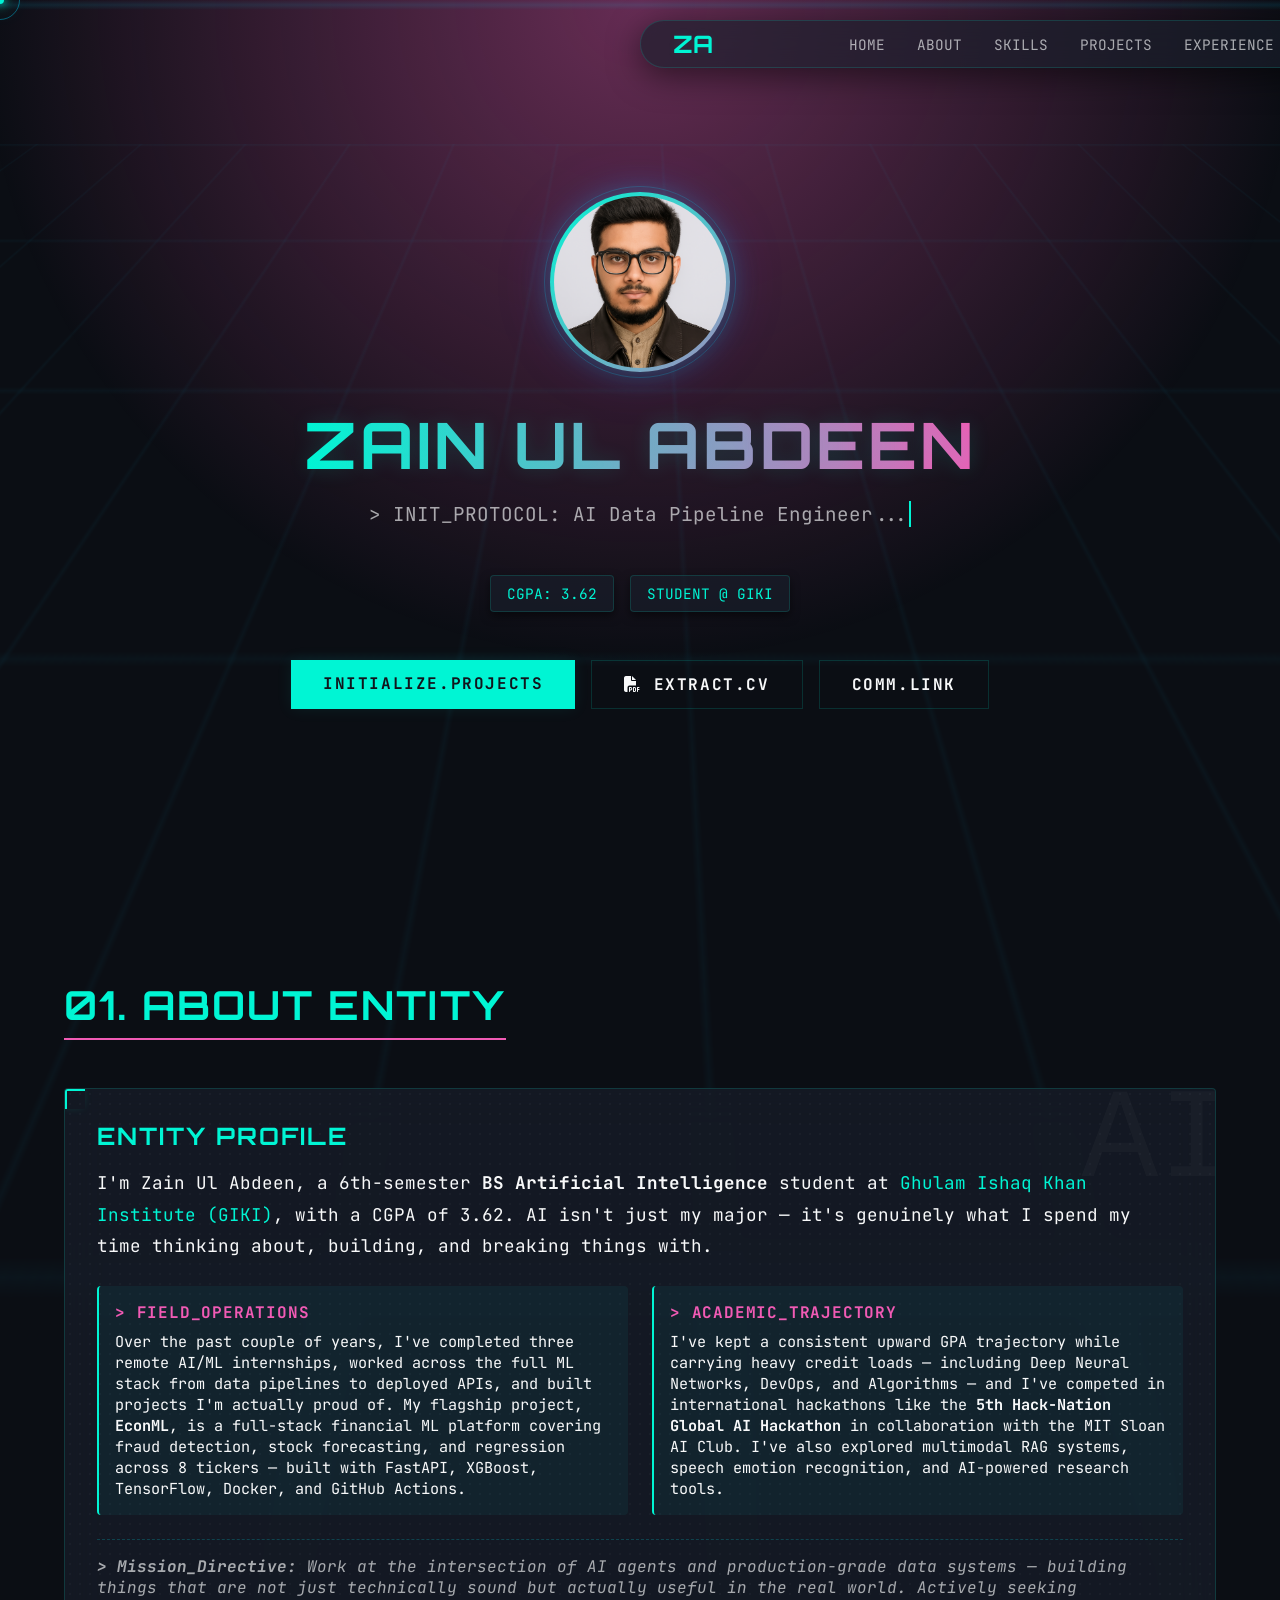
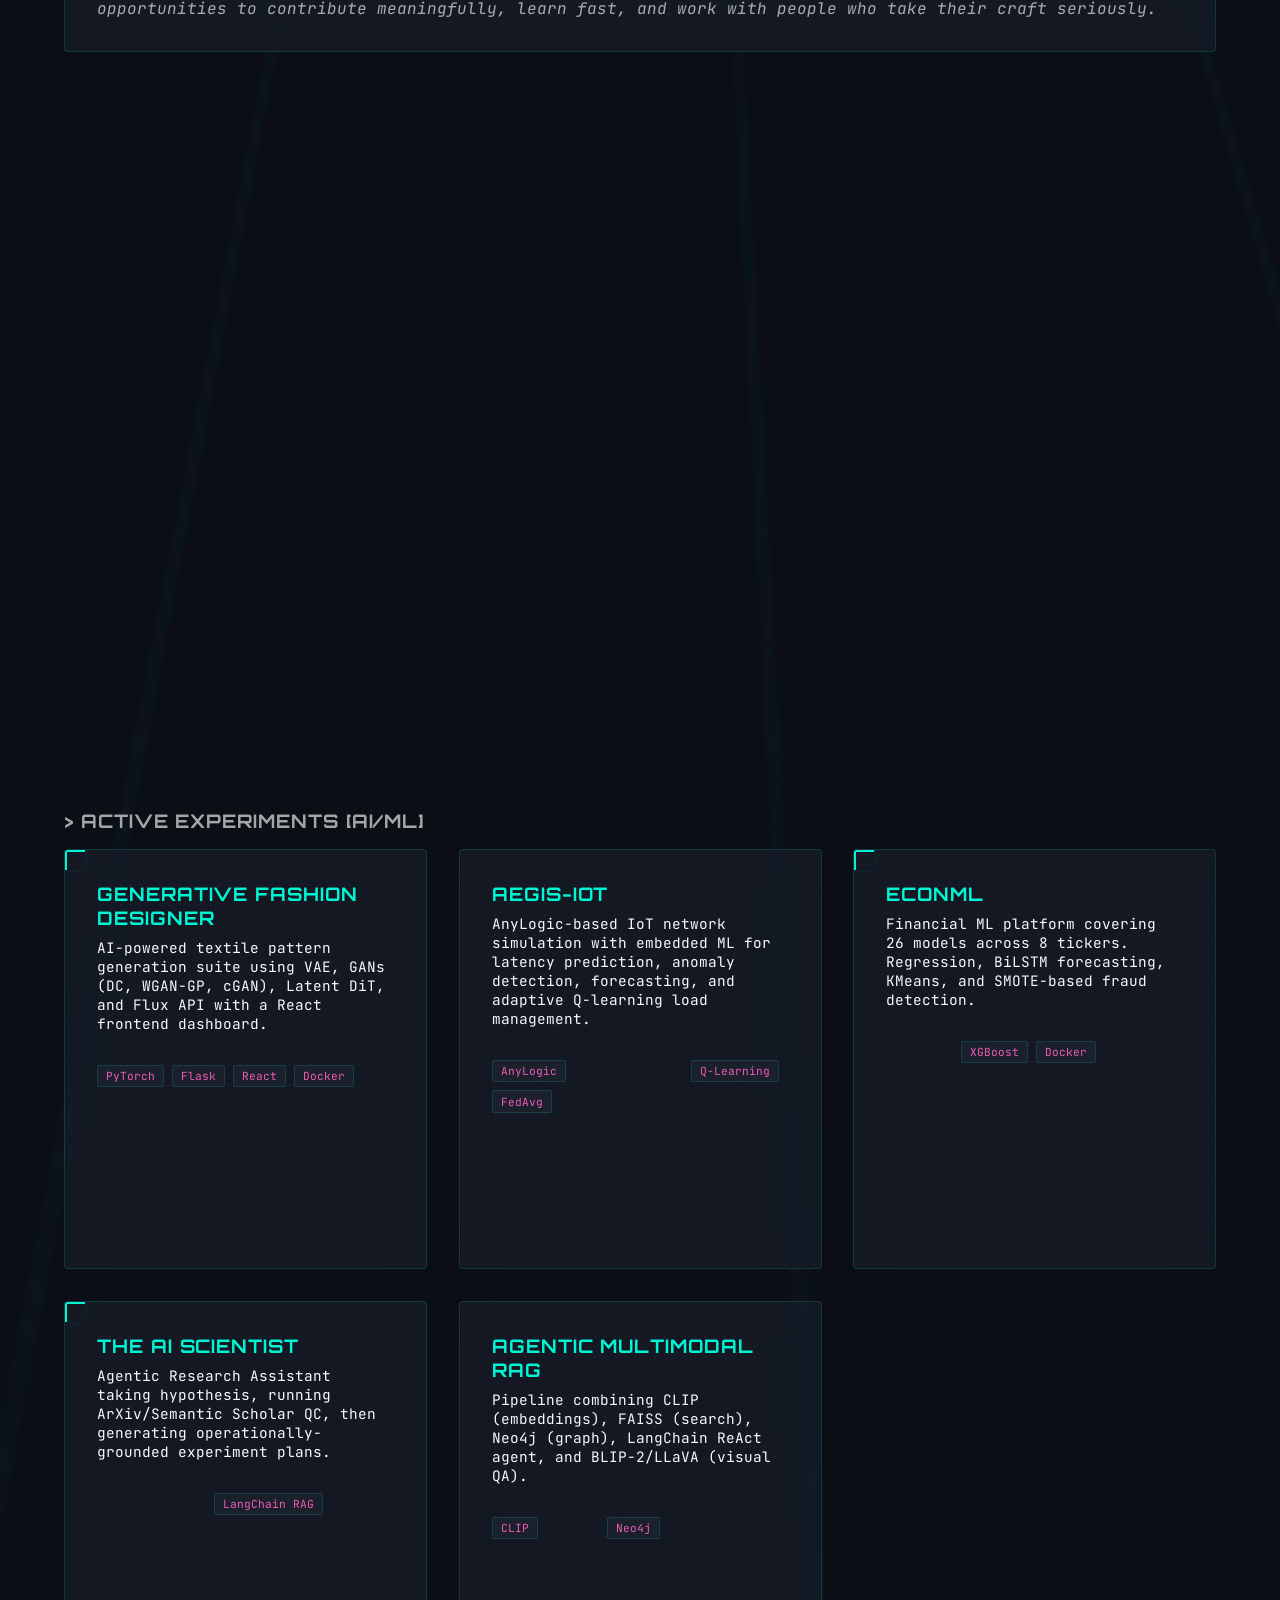
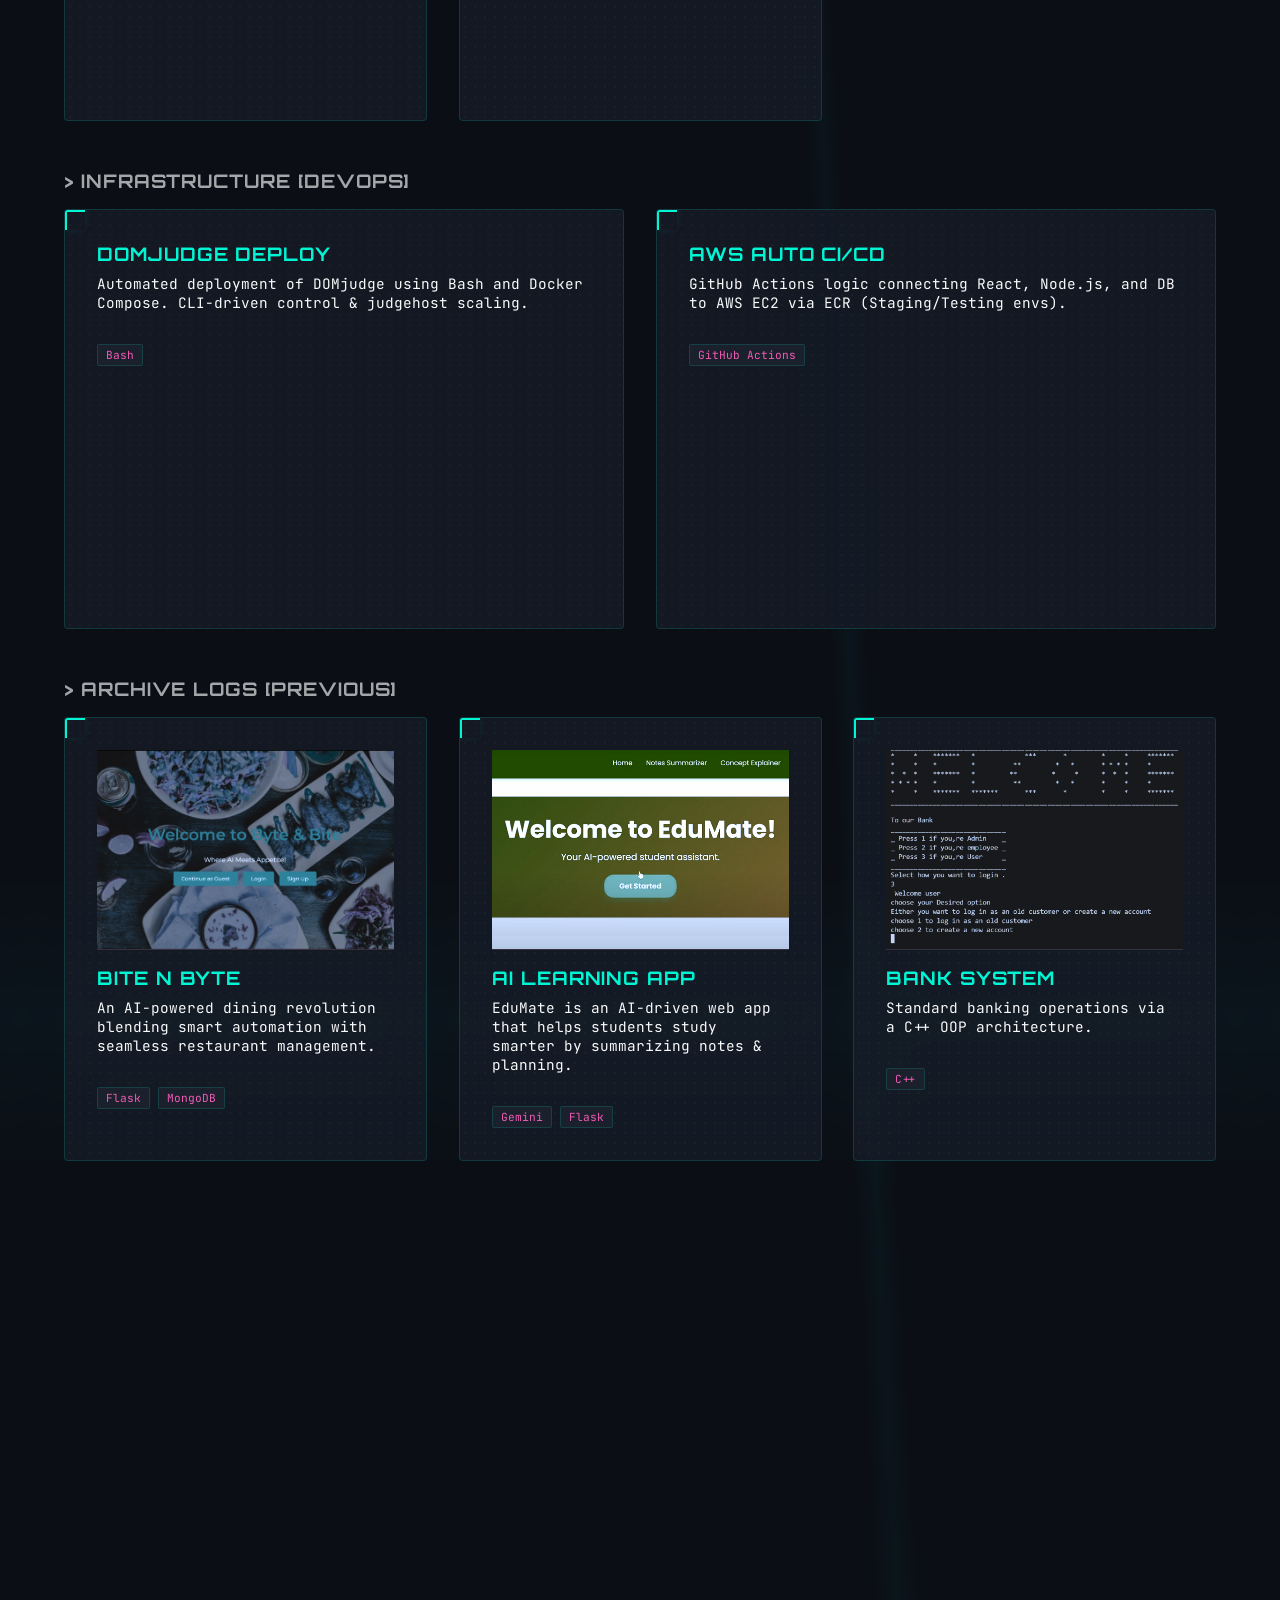
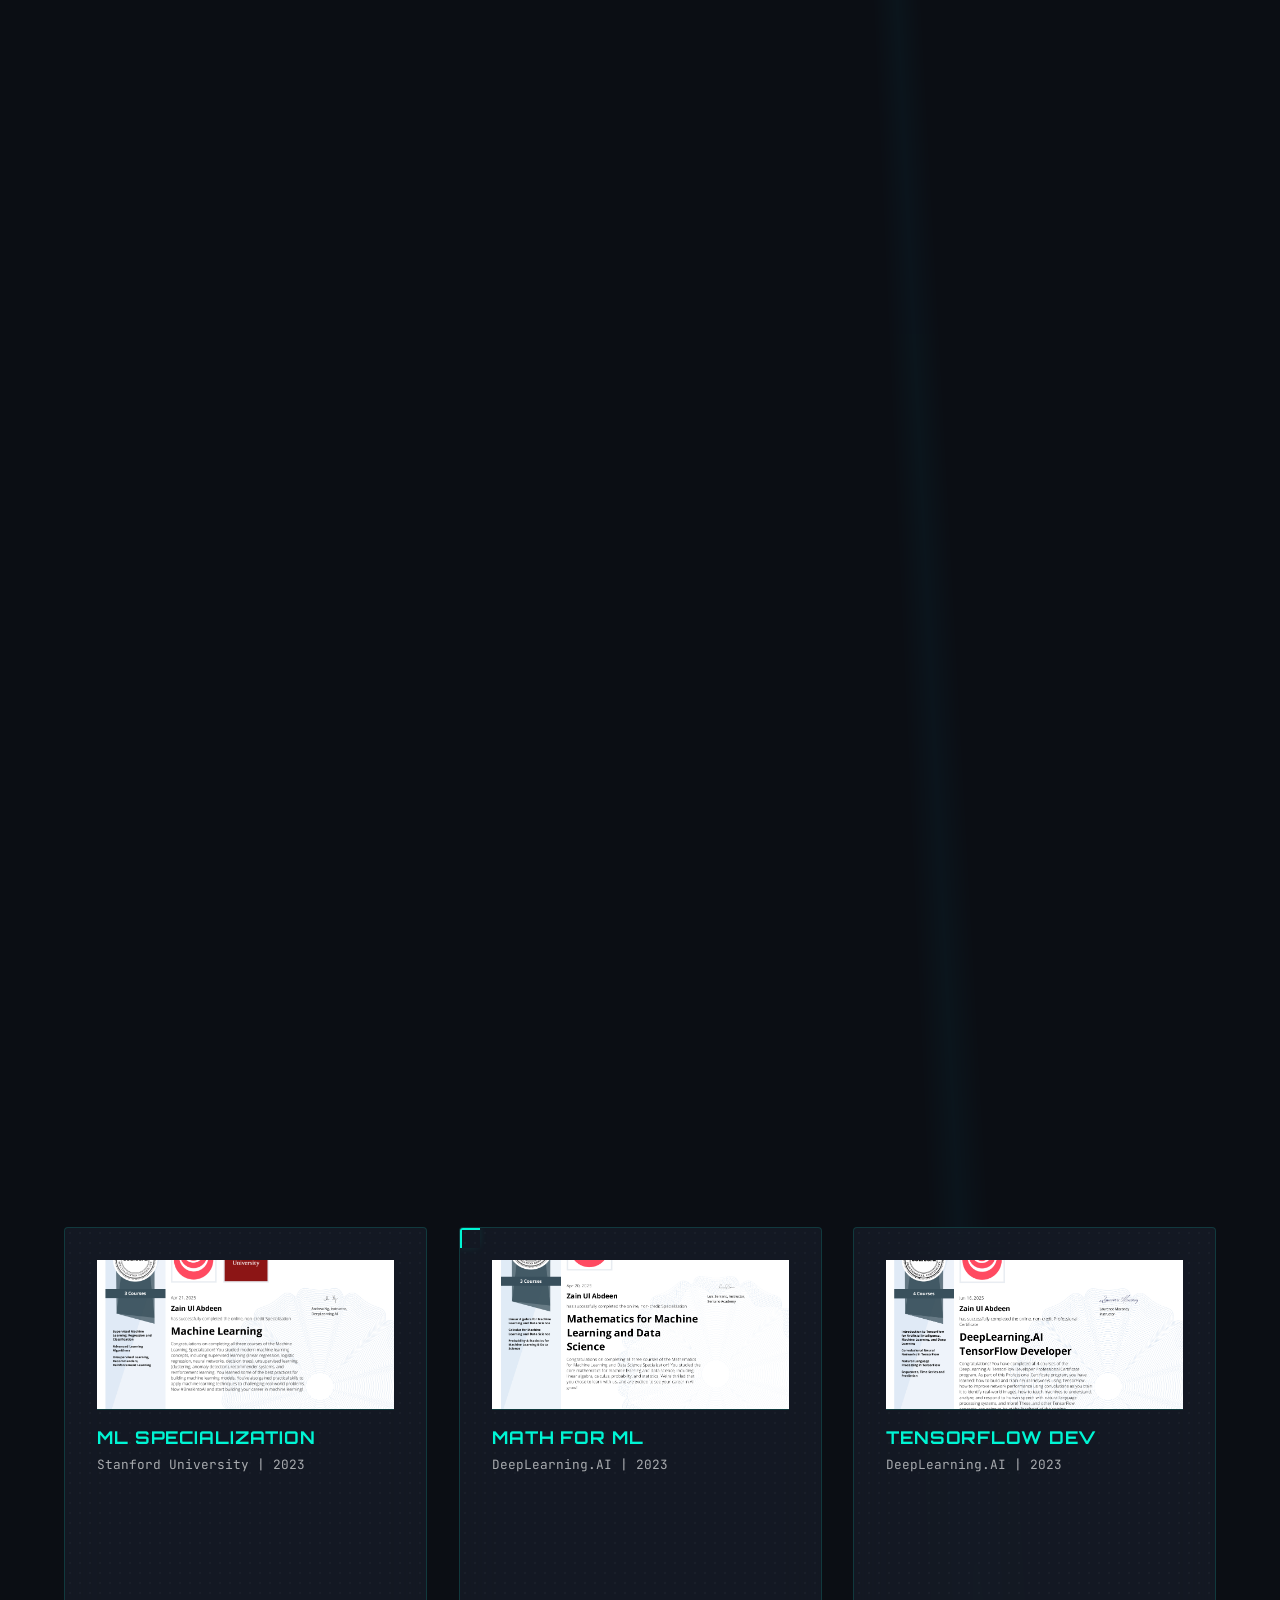
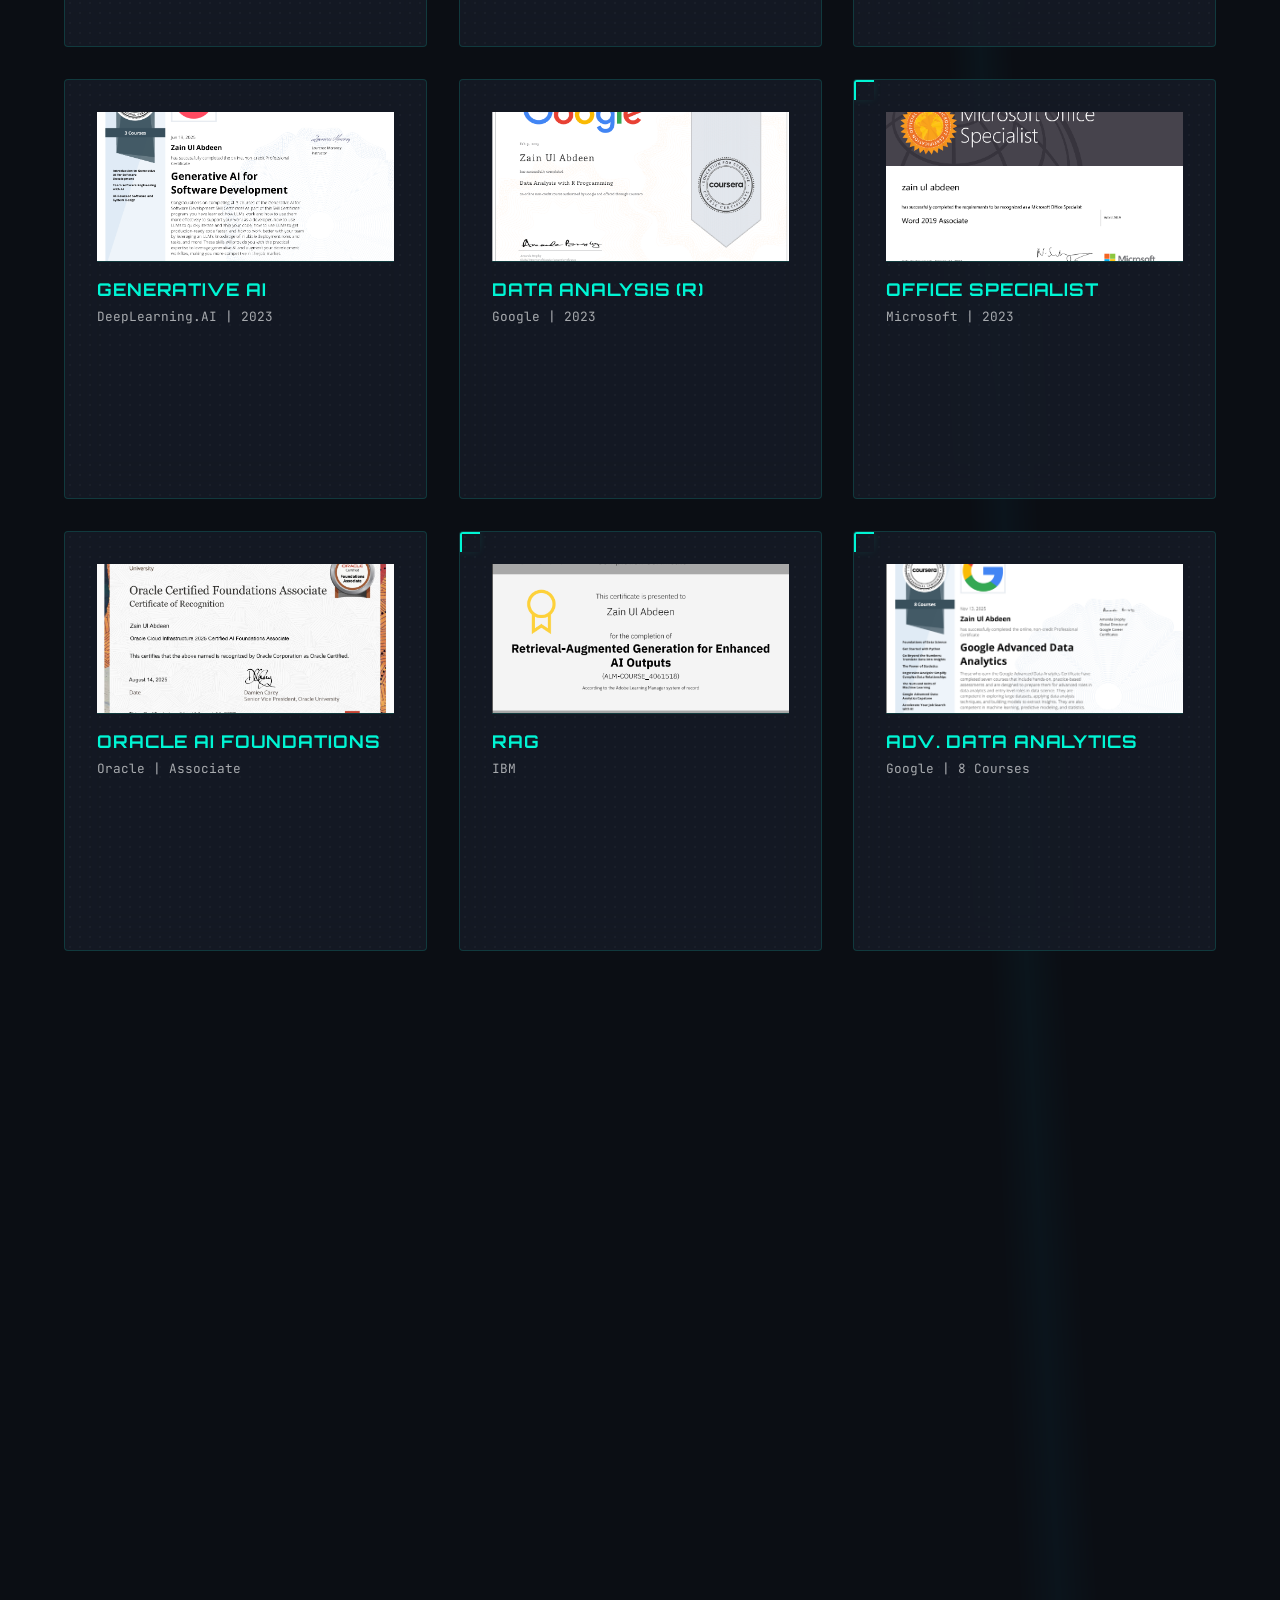
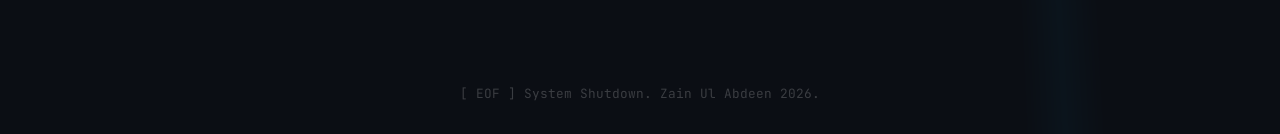
==== commit ec879b75: "feat: Restore Sci-Fi version with new About Me bio and updated GIKI timeline (2023-2027)" ====
--- a/index.html
+++ b/index.html
@@ -3,179 +3,139 @@
 <head>
     <meta charset="UTF-8">
     <meta name="viewport" content="width=device-width, initial-scale=1.0">
-    <title>Zain Ul Abdeen | AI Developer & MLOps Engineer</title>
+    <title>Zain Ul Abdeen | Sci-Fi Portfolio</title>
     <link rel="stylesheet" href="styles.css">
     <link rel="stylesheet" href="https://cdnjs.cloudflare.com/ajax/libs/font-awesome/6.4.0/css/all.min.css">
-    <link rel="stylesheet" href="https://unpkg.com/aos@next/dist/aos.css" />
-    <link href="https://fonts.googleapis.com/css2?family=Poppins:wght@300;400;500;600;700;800&display=swap" rel="stylesheet">
 </head>
 <body>
-    <!-- Preloader -->
-    <div class="preloader">
-        <div class="loader"></div>
+    <!-- Custom Cursor -->
+    <div id="custom-cursor"></div>
+    <div id="custom-cursor-trail"></div>
+
+    <!-- Background System -->
+    <div class="bg-layer bg-layer-1"></div>
+    <div class="bg-layer bg-layer-2"></div>
+    <div class="bg-layer bg-layer-3"></div>
+    <div class="bg-layer bg-layer-4" id="particles-container">
+        <!-- Add standard CSS particles via JS or static inline (doing a few statically here) -->
+        <div class="particle" style="left: 10%; animation-duration: 15s;"></div>
+        <div class="particle" style="left: 20%; animation-duration: 22s; animation-delay: 2s"></div>
+        <div class="particle" style="left: 35%; animation-duration: 18s; animation-delay: 5s"></div>
+        <div class="particle" style="left: 50%; animation-duration: 25s; animation-delay: 1s"></div>
+        <div class="particle" style="left: 65%; animation-duration: 19s; animation-delay: 8s"></div>
+        <div class="particle" style="left: 80%; animation-duration: 21s; animation-delay: 3s"></div>
+        <div class="particle" style="left: 90%; animation-duration: 16s; animation-delay: 6s"></div>
     </div>
-
-    <!-- Navbar -->
-    <nav class="navbar">
-        <div class="navbar-container">
-            <div class="logo">ZA</div>
-            <div class="menu-toggle">
-                <div class="bar"></div>
-                <div class="bar"></div>
-                <div class="bar"></div>
-            </div>
-            <ul class="nav-menu">
-                <li><a href="#home" class="nav-link active">Home</a></li>
-                <li><a href="#about" class="nav-link">About</a></li>
-                <li><a href="#skills" class="nav-link">Skills</a></li>
-                <li><a href="#projects" class="nav-link">Projects</a></li>
-                <li><a href="#certifications" class="nav-link">Certifications</a></li>
-                <li><a href="#experience" class="nav-link">Experience</a></li>
-                <li><a href="#contact" class="nav-link">Contact</a></li>
-            </ul>
+    <div class="bg-layer bg-layer-5"></div>
+
+    <!-- Floating Navbar -->
+    <nav class="navbar-pill anim-fade-up">
+        <div class="logo">ZA</div>
+        <ul class="nav-menu">
+            <li><a href="#home" class="nav-link">Home</a></li>
+            <li><a href="#about" class="nav-link">About</a></li>
+            <li><a href="#skills" class="nav-link">Skills</a></li>
+            <li><a href="#projects" class="nav-link">Projects</a></li>
+            <li><a href="#experience" class="nav-link">Experience</a></li>
+            <li><a href="#certs" class="nav-link">Certs</a></li>
+        </ul>
+        <div class="status-indicator">
+            <span class="status-dot"></span> System Online
         </div>
     </nav>
 
-    <!-- Home Section -->
-    <section id="home" class="home-section">
-        <div class="home-content">
-            <div class="home-text" data-aos="fade-up" data-aos-delay="300">
-                <h1>Zain Ul Abdeen</h1>
-                <h2 class="typewriter">Building the Future with AI</h2>
-                <p>BS Artificial Intelligence | AI Agents | Data Pipelines | MLOps</p>
-                <div class="cta-buttons">
-                    <a href="#projects" class="btn primary-btn">View Projects</a>
-                    <a href="#contact" class="btn secondary-btn">Contact Me</a>
-                </div>
-                <div class="home-social">
-                    <a href="https://github.com/Zain-ul-abdeen-773" class="social-icon" target="_blank"><i class="fab fa-github"></i></a>
-                    <a href="http://www.linkedin.com/in/zain-ul-abdeen-48aa72318" class="social-icon" target="_blank"><i class="fab fa-linkedin-in"></i></a>
-                    <a href="mailto:zainulabdeen9909@gmail.com" class="social-icon"><i class="fas fa-envelope"></i></a>
-                </div>
-            </div>
-        </div>
-        <div class="scroll-indicator">
-            <div class="mouse">
-                <div class="wheel"></div>
-            </div>
-            <div>
-                <span class="scroll-arrow"></span>
+    <!-- Hero Section -->
+    <section id="home" class="hero">
+        <div class="hero-content anim-fade-up">
+            <div class="hero-avatar">
+                <img src="img.png" alt="Zain Ul Abdeen" class="avatar-img">
+            </div>
+            <h1 class="glitch-text">Zain Ul Abdeen</h1>
+            <div class="typewriter-text">> INIT_PROTOCOL: AI Data Pipeline Engineer...</div>
+            <div class="hero-stats">
+                <div class="stat-chip">CGPA: 3.62</div>
+                <div class="stat-chip">STUDENT @ GIKI</div>
+            </div>
+            <div style="margin-top: 3rem; display: flex; justify-content: center; gap: 1rem; flex-wrap: wrap;">
+                <a href="#projects" class="btn btn-primary">Initialize.Projects</a>
+                <a href="https://drive.google.com/file/d/1BNjb062EXav-ZzBZ6cNZ3BRQZNdEr39V/view?usp=sharing" target="_blank" class="btn btn-secondary" title="View CV in Google Drive"><i class="fas fa-file-pdf"></i> Extract.CV</a>
+                <a href="#contact" class="btn btn-secondary">Comm.Link</a>
             </div>
         </div>
     </section>
 
     <!-- About Section -->
     <section id="about" class="section">
-        <div class="container">
-            <div class="section-header" data-aos="fade-up">
-                <h2>About Me</h2>
-                <div class="underline"></div>
-            </div>
-            <div class="about-content">
-                <div class="about-image" data-aos="fade-right">
-                    <div class="image-container">
-                        <div class="hexagon">
-                            <div class="hexagon-inner">
-                                <img src="img.png" alt="Zain ul Abdeen">
-                            </div>
-                        </div>
-                    </div>
-                </div>
-                <div class="about-text" data-aos="fade-left">
-                    <h3 style="text-align: center; width: 100%;">Hello, I'm <span class="highlight">Zain ul Abdeen</span></h3>
-                    <p>I'm Zain Ul Abdeen, a 6th-semester BS Artificial Intelligence student at Ghulam Ishaq Khan Institute (GIKI), with a CGPA of 3.62. AI isn't just my major — it's genuinely what I spend my time thinking about, building, and breaking things with.</p>
-                    <p>Over the past couple of years, I've completed three remote AI/ML internships, worked across the full ML stack from data pipelines to deployed APIs, and built projects I'm actually proud of. My flagship project, <strong>EconML</strong>, is a full-stack financial ML platform covering fraud detection, stock forecasting, and regression across 8 tickers — built with FastAPI, XGBoost, TensorFlow, Docker, and GitHub Actions. I've also explored multimodal RAG systems, speech emotion recognition, and AI-powered research tools, because I tend to go down rabbit holes and come out with something built.</p>
-                    <p>On the academic side, I've kept a consistent upward GPA trajectory while carrying heavy credit loads — including Deep Neural Networks, DevOps, and Algorithms — and I've competed in international hackathons like the 5th Hack-Nation Global AI Hackathon in collaboration with the MIT Sloan AI Club.</p>
-                    <p><strong>Where I'm headed:</strong> I want to work at the intersection of AI agents and production-grade data systems — building things that are not just technically sound but actually useful in the real world. I'm actively looking for opportunities where I can contribute meaningfully, keep learning fast, and work with people who take their craft seriously.</p>
-                    
-                    <div class="about-details">
-                        <div class="detail-item">
-                            <i class="fas fa-graduation-cap"></i>
-                            <span>BS Artificial Intelligence (GIKI)</span>
-                        </div>
-                        <div class="detail-item">
-                            <i class="fas fa-star"></i>
-                            <span>CGPA: 3.62/4.0 | 85 CH</span>
-                        </div>
-                        <div class="detail-item">
-                            <i class="fas fa-code"></i>
-                            <span>AI Agents & Data Pipelines</span>
-                        </div>
-                        <div class="detail-item">
-                            <i class="fas fa-server"></i>
-                            <span>MLOps & Infrastructure</span>
-                        </div>
-                    </div>
-                </div>
-            </div>
+        <h2 class="section-title anim-fade-up">01. About Entity</h2>
+        <div class="glass-panel anim-fade-up" style="position: relative; overflow: hidden;">
+            <div class="bracket-accent"></div>
+            <!-- Decorative background elements -->
+            <div style="position: absolute; top: -20px; right: -20px; font-size: 8rem; opacity: 0.03; font-family: monospace; user-select: none;">AI</div>
+            
+            <h3 style="color: var(--primary); font-size: 1.5rem; margin-bottom: 1rem; text-transform: uppercase; letter-spacing: 2px;">Entity Profile</h3>
+            
+            <p style="margin-bottom: 1.5rem; font-size: 1.1rem; line-height: 1.8; color: var(--text-main);">
+                I'm Zain Ul Abdeen, a 6th-semester <strong>BS Artificial Intelligence</strong> student at <span style="color: var(--primary);">Ghulam Ishaq Khan Institute (GIKI)</span>, with a CGPA of 3.62. AI isn't just my major — it's genuinely what I spend my time thinking about, building, and breaking things with.
+            </p>
+            
+            <div style="display: grid; grid-template-columns: repeat(auto-fit, minmax(250px, 1fr)); gap: 1.5rem; margin-bottom: 1.5rem;">
+                <div style="background: rgba(0, 240, 255, 0.05); padding: 1rem; border-left: 2px solid var(--primary); border-radius: 4px;">
+                    <h4 style="color: var(--accent); margin-bottom: 0.5rem; font-family: 'JetBrains Mono', monospace;">> Field_Operations</h4>
+                    <p style="font-size: 0.95rem; margin: 0;">Over the past couple of years, I've completed three remote AI/ML internships, worked across the full ML stack from data pipelines to deployed APIs, and built projects I'm actually proud of. My flagship project, <strong>EconML</strong>, is a full-stack financial ML platform covering fraud detection, stock forecasting, and regression across 8 tickers — built with FastAPI, XGBoost, TensorFlow, Docker, and GitHub Actions.</p>
+                </div>
+                <div style="background: rgba(0, 240, 255, 0.05); padding: 1rem; border-left: 2px solid var(--primary); border-radius: 4px;">
+                    <h4 style="color: var(--accent); margin-bottom: 0.5rem; font-family: 'JetBrains Mono', monospace;">> Academic_Trajectory</h4>
+                    <p style="font-size: 0.95rem; margin: 0;">I've kept a consistent upward GPA trajectory while carrying heavy credit loads — including Deep Neural Networks, DevOps, and Algorithms — and I've competed in international hackathons like the <strong>5th Hack-Nation Global AI Hackathon</strong> in collaboration with the MIT Sloan AI Club. I've also explored multimodal RAG systems, speech emotion recognition, and AI-powered research tools.</p>
+                </div>
+            </div>
+            
+            <p style="font-size: 1rem; color: var(--text-secondary); border-top: 1px dashed rgba(0, 240, 255, 0.2); padding-top: 1rem;">
+                <em><strong>> Mission_Directive:</strong> Work at the intersection of AI agents and production-grade data systems — building things that are not just technically sound but actually useful in the real world. Actively seeking opportunities to contribute meaningfully, learn fast, and work with people who take their craft seriously.</em>
+            </p>
         </div>
     </section>
 
     <!-- Skills Section -->
-    <section id="skills" class="section dark-section">
-        <div class="container">
-            <div class="section-header" data-aos="fade-up">
-                <h2>My Skills</h2>
-                <div class="underline"></div>
-            </div>
-            
-            <div class="skills-categories">
-                <!-- AI/ML -->
-                <div class="skill-category" data-aos="fade-up">
-                    <h3><i class="fas fa-brain"></i> AI / ML</h3>
-                    <div class="skills-grid">
-                        <div class="skill-item"><h4>PyTorch</h4></div>
-                        <div class="skill-item"><h4>TensorFlow</h4></div>
-                        <div class="skill-item"><h4>Scikit-learn</h4></div>
-                        <div class="skill-item"><h4>XGBoost</h4></div>
-                        <div class="skill-item"><h4>LangChain</h4></div>
-                        <div class="skill-item"><h4>FAISS</h4></div>
-                        <div class="skill-item"><h4>CLIP</h4></div>
-                        <div class="skill-item"><h4>BLIP-2</h4></div>
-                        <div class="skill-item"><h4>LLaVA</h4></div>
-                        <div class="skill-item"><h4>Stable Diffusion</h4></div>
-                        <div class="skill-item"><h4>MindSpore</h4></div>
-                    </div>
-                </div>
-                
-                <!-- MLOps & DevOps -->
-                <div class="skill-category" data-aos="fade-up" data-aos-delay="100">
-                    <h3><i class="fas fa-server"></i> MLOps / DevOps</h3>
-                    <div class="skills-grid">
-                        <div class="skill-item"><h4>Docker</h4></div>
-                        <div class="skill-item"><h4>Docker Compose</h4></div>
-                        <div class="skill-item"><h4>GitHub Actions</h4></div>
-                        <div class="skill-item"><h4>Prefect</h4></div>
-                        <div class="skill-item"><h4>FastAPI</h4></div>
-                        <div class="skill-item"><h4>NGINX</h4></div>
-                        <div class="skill-item"><h4>Terraform</h4></div>
-                        <div class="skill-item"><h4>AWS (EC2, ECR, VPC, IAM)</h4></div>
-                    </div>
-                </div>
-                
-                <!-- Data & Other -->
-                <div class="skill-category" data-aos="fade-up" data-aos-delay="200">
-                    <h3><i class="fas fa-database"></i> Data & Tools</h3>
-                    <div class="skills-grid">
-                        <div class="skill-item"><h4>Pandas</h4></div>
-                        <div class="skill-item"><h4>NumPy</h4></div>
-                        <div class="skill-item"><h4>Optuna</h4></div>
-                        <div class="skill-item"><h4>SMOTE</h4></div>
-                        <div class="skill-item"><h4>Neo4j</h4></div>
-                        <div class="skill-item"><h4>Gradio</h4></div>
-                        <div class="skill-item"><h4>Bash Scripting</h4></div>
-                    </div>
-                </div>
-
-                <!-- Languages -->
-                <div class="skill-category" data-aos="fade-up" data-aos-delay="300">
-                    <h3><i class="fas fa-code"></i> Languages</h3>
-                    <div class="skills-grid">
-                        <div class="skill-item"><h4>Python</h4></div>
-                        <div class="skill-item"><h4>C++</h4></div>
-                        <div class="skill-item"><h4>JavaScript</h4></div>
-                        <div class="skill-item"><h4>Bash</h4></div>
-                    </div>
+    <section id="skills" class="section">
+        <h2 class="section-title anim-fade-up">02. Skill Matrix</h2>
+        <div class="grid">
+            <div class="glass-panel anim-fade-up">
+                <div class="bracket-accent"></div>
+                <h3 style="color: var(--primary); margin-bottom: 1rem;">AI / ML</h3>
+                <div class="project-tech">
+                    <span class="tech-tag">PyTorch</span>
+                    <span class="tech-tag">TensorFlow</span>
+                    <span class="tech-tag">Scikit-learn</span>
+                    <span class="tech-tag">XGBoost</span>
+                    <span class="tech-tag">LangChain</span>
+                    <span class="tech-tag">LLaVA</span>
+                    <span class="tech-tag">Stable Diffusion</span>
+                </div>
+            </div>
+            <div class="glass-panel anim-fade-up" style="animation-delay: 200ms;">
+                <div class="bracket-accent"></div>
+                <h3 style="color: var(--primary); margin-bottom: 1rem;">MLOps & DevOps</h3>
+                <div class="project-tech">
+                    <span class="tech-tag">Docker</span>
+                    <span class="tech-tag">Docker Compose</span>
+                    <span class="tech-tag">GitHub Actions</span>
+                    <span class="tech-tag">Prefect</span>
+                    <span class="tech-tag">FastAPI</span>
+                    <span class="tech-tag">Terraform</span>
+                    <span class="tech-tag">AWS ECS/ECR</span>
+                </div>
+            </div>
+            <div class="glass-panel anim-fade-up" style="animation-delay: 400ms;">
+                <div class="bracket-accent"></div>
+                <h3 style="color: var(--primary); margin-bottom: 1rem;">Data & Code</h3>
+                <div class="project-tech">
+                    <span class="tech-tag">Python</span>
+                    <span class="tech-tag">C++</span>
+                    <span class="tech-tag">JavaScript</span>
+                    <span class="tech-tag">Bash</span>
+                    <span class="tech-tag">Pandas</span>
+                    <span class="tech-tag">Neo4j</span>
+                    <span class="tech-tag">Gradio</span>
                 </div>
             </div>
         </div>
@@ -183,377 +143,387 @@
 
     <!-- Projects Section -->
     <section id="projects" class="section">
-        <div class="container">
-            <div class="section-header" data-aos="fade-up">
-                <h2>My Projects</h2>
-                <div class="underline"></div>
-            </div>
-            
-            <h3 style="margin-bottom: 2rem; border-bottom: 2px solid var(--accent-primary); display: inline-block; padding-bottom: 5px;">AI / ML Projects</h3>
-            <div class="projects-grid" style="margin-bottom: 4rem;">
-                
-                <div class="project-card" data-aos="fade-up">
-                    <div class="project-info" style="padding-top: 2rem;">
-                        <h3>EconML — Financial ML Platform</h3>
-                        <p>Full-stack financial ML platform covering 26 models across 8 tickers. Tasks include regression, classification, BiLSTM forecasting, KMeans, and SMOTE-based fraud detection.</p>
-                        <div class="project-tech">
-                            <span>FastAPI</span>
-                            <span>XGBoost</span>
-                            <span>TensorFlow</span>
-                            <span>Optuna</span>
-                            <span>Docker</span>
-                            <span>Prefect</span>
-                        </div>
-                    </div>
-                </div>
-                
-                <div class="project-card" data-aos="fade-up" data-aos-delay="100">
-                    <div class="project-info" style="padding-top: 2rem;">
-                        <h3>The AI Scientist</h3>
-                        <p>Agentic Research Assistant taking hypothesis, running ArXiv/Semantic Scholar QC, then generating operationally-grounded experiment plans. Built at 5th Hack-Nation Global AI Hackathon.</p>
-                        <div class="project-tech">
-                            <span>LLaMA 3.3 70B</span>
-                            <span>Gemini 2.0 Flash</span>
-                            <span>LangChain RAG</span>
-                            <span>Gradio</span>
-                        </div>
-                    </div>
-                </div>
-                
-                <div class="project-card" data-aos="fade-up" data-aos-delay="200">
-                    <div class="project-info" style="padding-top: 2rem;">
-                        <h3>Agentic Multimodal RAG System</h3>
-                        <p>Pipeline combining CLIP for image-text embeddings, FAISS for search, Neo4j knowledge graphs, LangChain ReAct agent, and BLIP-2/LLaVA for visual QA.</p>
-                        <div class="project-tech">
-                            <span>CLIP</span>
-                            <span>FAISS</span>
-                            <span>Neo4j</span>
-                            <span>LangChain</span>
-                            <span>BLIP-2 / LLaVA</span>
-                        </div>
-                    </div>
-                </div>
-                
-                <div class="project-card" data-aos="fade-up" data-aos-delay="300">
-                    <div class="project-info" style="padding-top: 2rem;">
-                        <h3>Speech Emotion Recognition</h3>
-                        <p>Deep learning pipeline for emotion classification from speech using a CNN + BiLSTM hybrid model trained on the EMO-DB dataset.</p>
-                        <div class="project-tech">
-                            <span>Deep Learning</span>
-                            <span>CNN</span>
-                            <span>BiLSTM</span>
-                        </div>
-                    </div>
-                </div>
-                
-                <div class="project-card" data-aos="fade-up" data-aos-delay="400">
-                    <div class="project-info" style="padding-top: 2rem;">
-                        <h3>Pakistani Textile Stable Diffusion App</h3>
-                        <p>Domain-adapted image generation application using Stable Diffusion, fine-tuned for Pakistani textile patterns and designs.</p>
-                        <div class="project-tech">
-                            <span>Stable Diffusion</span>
-                            <span>Generative AI</span>
-                        </div>
-                    </div>
-                </div>
-                
-            </div>
-
-            <h3 style="margin-bottom: 2rem; border-bottom: 2px solid var(--accent-secondary); display: inline-block; padding-bottom: 5px;">DevOps / Infrastructure Projects</h3>
-            <div class="projects-grid">
-                <div class="project-card" data-aos="fade-up">
-                    <div class="project-info" style="padding-top: 2rem;">
-                        <h3>DOMjudge Automated Deployment</h3>
-                        <p>Automated deployment of DOMjudge using Bash and Docker Compose. Features CLI-driven control, configurable judgehost scaling, and persistent DB volumes.</p>
-                        <div class="project-tech">
-                            <span>Bash</span>
-                            <span>Docker</span>
-                            <span>Docker Compose</span>
-                        </div>
-                    </div>
-                </div>
-
-                <div class="project-card" data-aos="fade-up" data-aos-delay="100">
-                    <div class="project-info" style="padding-top: 2rem;">
-                        <h3>Containerized CI/CD Pipeline</h3>
-                        <p>Full containerization and GitHub Actions logic connecting React, Node.js, and DB to AWS EC2 via ECR, utilizing distinct Staging/Testing environments.</p>
-                        <div class="project-tech">
-                            <span>GitHub Actions</span>
-                            <span>AWS EC2 / ECR</span>
-                            <span>Docker Compose</span>
-                        </div>
-                    </div>
-                </div>
-
-                <div class="project-card" data-aos="fade-up" data-aos-delay="200">
-                    <div class="project-info" style="padding-top: 2rem;">
-                        <h3>AWS Infrastructure as Code (Terraform)</h3>
-                        <p>Terraform-provisioned AWS VPC, subnets, IGW, routing, and EC2 nodes bootstrapped via user_data.sh.</p>
-                        <div class="project-tech">
-                            <span>Terraform</span>
-                            <span>AWS VPC</span>
-                            <span>AWS IAM</span>
-                        </div>
-                    </div>
-                </div>
-            </div>
-
-            <h3 style="margin-bottom: 2rem; border-bottom: 2px solid var(--accent-tertiary); display: inline-block; padding-bottom: 5px; margin-top: 4rem;">Previous Projects</h3>
-            <div class="projects-grid">
-                <!-- Project 1 -->
-                <div class="project-card" data-aos="fade-up">
-                    <div class="project-image">
-                        <img src="Screenshot 2025-07-14 180427.png" alt="Bite n Byte">
-                        <div class="project-overlay">
-                            <div class="project-links">
-                                <a href="https://github.com/OmerKhan33/Restaurant-Managemet-System-Fueled-by-AI" class="project-link" target="_blank"><i class="fab fa-github"></i></a>
-                                <a href="#" class="project-link"><i class="fas fa-external-link-alt"></i></a>
-                            </div>
-                        </div>
-                    </div>
-                    <div class="project-info">
-                        <h3>Bite n Byte</h3>
-                        <p>Bite & Byte: An AI-powered dining revolution blending smart automation with seamless restaurant management</p>
-                        <div class="project-tech">
-                            <span>Postgresql</span>
-                            <span>MongoDB</span>
-                            <span>FireBase</span>
-                            <span>Flask</span>
-                            <span>Tkinter</span>
-                        </div>
-                    </div>
-                </div>
-                
-                <!-- Project 2 -->
-                <div class="project-card" data-aos="fade-up" data-aos-delay="100">
-                    <div class="project-image">
-                        <img src="Screenshot 2025-07-14 182122.png" alt="Edumate AI Learning Platform">
-                        <div class="project-overlay">
-                            <div class="project-links">
-                                <a href="https://github.com/Muhammad-Hashir-55/AI_Powered_Study_Assistant" class="project-link" target="_blank"><i class="fab fa-github"></i></a>
-                                <a href="#" class="project-link"><i class="fas fa-external-link-alt"></i></a>
-                            </div>
-                        </div>
-                    </div>
-                    <div class="project-info">
-                        <h3>AI powered Learning App</h3>
-                        <p>EduMate is an AI-driven web app that helps students study smarter by summarizing notes, explaining concepts, and generating intelligent study plans.</p>
-                        <div class="project-tech">
-                            <span>Gemini</span>
-                            <span>Flask</span>
-                            <span>HTML/CSS</span>
-                            <span>Python</span>
-                        </div>
-                    </div>
-                </div>
-                
-                <!-- Project 3 -->
-                <div class="project-card" data-aos="fade-up" data-aos-delay="200">
-                    <div class="project-image">
-                        <img src="Screenshot 2025-07-14 185025.png" alt="Bank Management System">
-                        <div class="project-overlay">
-                            <div class="project-links">
-                                <a href="https://github.com/Muhammad-Hashir-55/Bank-Management-System" class="project-link" target="_blank"><i class="fab fa-github"></i></a>
-                                <a href="#" class="project-link"><i class="fas fa-external-link-alt"></i></a>
-                            </div>
-                        </div>
-                    </div>
-                    <div class="project-info">
-                        <h3>Bank Management System</h3>
-                        <p>Bank Management System that allows users to perform various banking operations such as creating new accounts, viewing account details, updating account information, and making transactions.</p>
-                        <div class="project-tech">
-                            <span>C++</span>
-                            <span>OOP</span>
-                            <span>Visual C++</span>
-                        </div>
-                    </div>
-                </div>
-                
-                <!-- Project 4 -->
-                <div class="project-card" data-aos="fade-up" data-aos-delay="300">
-                    <div class="project-image">
-                        <img src="Screenshot 2025-07-15 032406.png" alt="2D Race car Game">
-                        <div class="project-overlay">
-                            <div class="project-links">
-                                <a href="https://github.com/Zain-ul-abdeen-773/Race-Car-Game.git" class="project-link" target="_blank"><i class="fab fa-github"></i></a>
-                                <a href="#" class="project-link"><i class="fas fa-external-link-alt"></i></a>
-                            </div>
-                        </div>
-                    </div>
-                    <div class="project-info">
-                        <h3>DSA based Maze</h3>
-                        <p>A console-based 2D race car game built using Data Structures and Algorithms for smooth lane logic, collisions, and speed control.</p>
-                        <div class="project-tech">
-                            <span>C++</span>
-                            <span>DSA</span>
-                            <span>File Handling</span>
-                            <span>OOP</span>
-                        </div>
-                    </div>
-                </div>
-                
-                <!-- Project 5 -->
-                <div class="project-card" data-aos="fade-up" data-aos-delay="400">
-                    <div class="project-image">
-                        <img src="Screenshot 2025-07-15 033130.png" alt="Handwritten Character Recognition">
-                        <div class="project-overlay">
-                            <div class="project-links">
-                                <a href="https://github.com/Zain-ul-abdeen-773/CodeAlpha_HandwrittenCharacterRecognition.git" class="project-link" target="_blank"><i class="fab fa-github"></i></a>
-                                <a href="#" class="project-link"><i class="fas fa-external-link-alt"></i></a>
-                            </div>
-                        </div>
-                    </div>
-                    <div class="project-info">
-                        <h3>Handwritten Character Recognition</h3>
-                        <p>A Flask-based deep learning web application that recognizes handwritten characters (A-Z, a-z, 0–9) using a Convolutional Neural Network (CNN) trained on the EMNIST dataset</p>
-                        <div class="project-tech">
-                            <span>Python</span>
-                            <span>CNN</span>
-                            <span>Tensorflow</span>
-                            <span>Deep Learning</span>
-                        </div>
-                    </div>
-                </div>
-            </div>
-
-            </div>
-
-        </div>
-    </section>
-
-    <!-- Certifications Section -->
-    <section id="certifications" class="section dark-section">
-        <div class="container">
-            <div class="section-header" data-aos="fade-up">
-                <h2>Certifications</h2>
-                <div class="underline"></div>
-            </div>
-            
-            <div class="cert-slider" data-aos="fade-up">
-                <div class="cert-container">
-                    <!-- Certification 1 -->
-                    <div class="cert-card">
-                        <div class="cert-logo">
-                            <img src="Microsoft office specialist from microsoft.png" alt="Microsoft Office Specialist">
-                        </div>
-                        <div class="cert-info">
-                            <h3>Microsoft Office Specialist</h3>
-                            <p class="cert-issuer">Microsoft</p>
-                            <p class="cert-date">2023</p>
-                        </div>
-                    </div>
-                    
-                    <!-- Certification 2 -->
-                    <div class="cert-card">
-                        <div class="cert-logo">
-                            <img src="machine learning specialization from stanford university.png" alt="Machine Learning Specialization">
-                        </div>
-                        <div class="cert-info">
-                            <h3>Machine Learning Specialization</h3>
-                            <p class="cert-issuer">Stanford University</p>
-                            <p class="cert-date">2023</p>
-                        </div>
-                    </div>
-                    
-                    <!-- Certification 3 -->
-                    <div class="cert-card">
-                        <div class="cert-logo">
-                            <img src="Mathematica for machine learning specialization from deepleaning.ai.png" alt="Mathematics for Machine Learning Specialization">
-                        </div>
-                        <div class="cert-info">
-                            <h3>Mathematics for Machine Learning Specialization</h3>
-                            <p class="cert-issuer">DeepLearning.AI</p>
-                            <p class="cert-date">2023</p>
-                        </div>
-                    </div>
-                    
-                    <!-- Certification 4 -->
-                    <div class="cert-card">
-                        <div class="cert-logo">
-                            <img src="Tensorflow developer preofessional certificate from deeplearning.AI.png" alt="TensorFlow Developer Professional Certificate">
-                        </div>
-                        <div class="cert-info">
-                            <h3>TensorFlow Developer Professional Certificate</h3>
-                            <p class="cert-issuer">DeepLearning.AI</p>
-                            <p class="cert-date">2023</p>
-                        </div>
-                    </div>
-                    
-                    <!-- Certification 5 -->
-                    <div class="cert-card">
-                        <div class="cert-logo">
-                            <img src="Generative AI for software develpoment Professional certificate from deeplearning.ai.png" alt="Generative AI for Software Development">
-                        </div>
-                        <div class="cert-info">
-                            <h3>Generative AI for Software Development</h3>
-                            <p class="cert-issuer">DeepLearning.AI</p>
-                            <p class="cert-date">2023</p>
-                        </div>
-                    </div>
-                    
-                    <!-- Certification 6 -->
-                    <div class="cert-card">
-                        <div class="cert-logo">
-                            <img src="Data analysis with R programming from google.png" alt="Data Analysis with R Programming">
-                        </div>
-                        <div class="cert-info">
-                            <h3>Data Analysis with R Programming</h3>
-                            <p class="cert-issuer">Google</p>
-                            <p class="cert-date">2023</p>
-                        </div>
-                    </div>
-                </div>
-                
-                <div class="slider-controls">
-                    <button class="prev-btn"><i class="fas fa-chevron-left"></i></button>
-                    <div class="slider-dots"></div>
-                    <button class="next-btn"><i class="fas fa-chevron-right"></i></button>
-                </div>
-            </div>
-        </div>
-    </section>
-
+        <h2 class="section-title anim-fade-up">03. Project Database</h2>
+        
+        <h3 style="margin: 2rem 0 1rem; color: var(--text-secondary);">> ACTIVE EXPERIMENTS [AI/ML]</h3>
+        <div class="grid">
+            <div class="glass-panel project-card anim-fade-up">
+                <div class="bracket-accent"></div>
+                <h3 style="color:var(--primary);margin-bottom:0.5rem">Generative Fashion Designer</h3>
+                <p style="font-size:0.9rem;margin-bottom:1rem">AI-powered textile pattern generation suite using VAE, GANs (DC, WGAN-GP, cGAN), Latent DiT, and Flux API with a React frontend dashboard.</p>
+                <div class="project-tech">
+                    <span class="tech-tag">PyTorch</span><span class="tech-tag">Flask</span><span class="tech-tag">React</span><span class="tech-tag">Docker</span>
+                </div>
+                <div class="project-hover-details">
+                    <h4>Generative Fashion Designer</h4>
+                    <p>A specialized generative suite for fashion designers featuring 6 locally-trained models and Flux API integration. Includes a complete data pipeline (DTD, 5,640 images, 47 classes), quantitative evaluation (FID, IS, SSIM), containerized REST API, and CI/CD via GitHub Actions.</p>
+                    <div class="hover-meta">
+                        <span class="hover-tag">VAE</span><span class="hover-tag">DCGAN</span><span class="hover-tag">WGAN-GP</span><span class="hover-tag">cGAN</span><span class="hover-tag">Latent DiT</span><span class="hover-tag">Flux API</span><span class="hover-tag">TensorBoard</span><span class="hover-tag">MLOps</span>
+                    </div>
+                    <div style="margin-top: 1rem; text-align: center;">
+                        <a href="https://github.com/Zain-ul-abdeen-773?tab=repositories" target="_blank" class="btn btn-secondary" style="padding: 0.4rem 1rem; font-size: 0.7rem;"><i class="fab fa-github"></i> View Source Repository</a>
+                    </div>
+                </div>
+            </div>
+            <div class="glass-panel project-card anim-fade-up">
+                <div class="bracket-accent"></div>
+                <h3 style="color:var(--primary);margin-bottom:0.5rem">Aegis-IoT</h3>
+                <p style="font-size:0.9rem;margin-bottom:1rem">AnyLogic-based IoT network simulation with embedded ML for latency prediction, anomaly detection, forecasting, and adaptive Q-learning load management.</p>
+                <div class="project-tech">
+                    <span class="tech-tag">AnyLogic</span><span class="tech-tag">Random Forest</span><span class="tech-tag">Q-Learning</span><span class="tech-tag">FedAvg</span>
+                </div>
+                <div class="project-hover-details">
+                    <h4>Aegis-IoT Intelligence Platform</h4>
+                    <p>A 5-layer IoT simulation platform: MQTT-style packet flows, transpiled Java ML models (Random Forest, One-Class SVM, BiLSTM) for inline inference, tabular Q-learning for adaptive congestion control, FedAvg federated learning across 3 edge nodes, and a dual-surface NOC + React web dashboard. Uses RT-IoT2022 dataset (4,132 flows) with GAN-style DDoS stress injection.</p>
+                    <div class="hover-meta">
+                        <span class="hover-tag">AnyLogic</span><span class="hover-tag">Random Forest</span><span class="hover-tag">One-Class SVM</span><span class="hover-tag">BiLSTM</span><span class="hover-tag">Q-Learning</span><span class="hover-tag">FedAvg</span><span class="hover-tag">m2cgen</span><span class="hover-tag">React</span>
+                    </div>
+                    <div style="margin-top: 1rem; text-align: center;">
+                        <a href="https://github.com/Zain-ul-abdeen-773/IOT-Simulation-Networking-Project" target="_blank" class="btn btn-secondary" style="padding: 0.4rem 1rem; font-size: 0.7rem;"><i class="fab fa-github"></i> View Source Repository</a>
+                    </div>
+                </div>
+            </div>
+            <div class="glass-panel project-card anim-fade-up">
+                <div class="bracket-accent"></div>
+                <h3 style="color:var(--primary);margin-bottom:0.5rem">EconML</h3>
+                <p style="font-size:0.9rem;margin-bottom:1rem">Financial ML platform covering 26 models across 8 tickers. Regression, BiLSTM forecasting, KMeans, and SMOTE-based fraud detection.</p>
+                <div class="project-tech">
+                    <span class="tech-tag">FastAPI</span><span class="tech-tag">XGBoost</span><span class="tech-tag">Docker</span>
+                </div>
+                <div class="project-hover-details">
+                    <h4>EconML Platform</h4>
+                    <p>End-to-end financial machine learning platform with 26 trained models across 8 stock tickers. Covers regression analysis, BiLSTM time-series forecasting, KMeans clustering, and SMOTE-based credit card fraud detection with containerized deployment.</p>
+                    <div class="hover-meta">
+                        <span class="hover-tag">FastAPI</span><span class="hover-tag">XGBoost</span><span class="hover-tag">BiLSTM</span><span class="hover-tag">Docker</span><span class="hover-tag">KMeans</span><span class="hover-tag">SMOTE</span>
+                    </div>
+                    <div style="margin-top: 1rem; text-align: center;">
+                        <a href="https://github.com/Zain-ul-abdeen-773/EconML-Financial-Intelligence-Platform" target="_blank" class="btn btn-secondary" style="padding: 0.4rem 1rem; font-size: 0.7rem;"><i class="fab fa-github"></i> View Source Repository</a>
+                    </div>
+                </div>
+            </div>
+            <div class="glass-panel project-card anim-fade-up">
+                <div class="bracket-accent"></div>
+                <h3 style="color:var(--primary);margin-bottom:0.5rem">The AI Scientist</h3>
+                <p style="font-size:0.9rem;margin-bottom:1rem">Agentic Research Assistant taking hypothesis, running ArXiv/Semantic Scholar QC, then generating operationally-grounded experiment plans.</p>
+                <div class="project-tech">
+                    <span class="tech-tag">LLaMA 3.3 70B</span><span class="tech-tag">LangChain RAG</span>
+                </div>
+                <div class="project-hover-details">
+                    <h4>The AI Scientist</h4>
+                    <p>An agentic research assistant that accepts a hypothesis, runs quality-controlled searches via ArXiv and Semantic Scholar APIs, performs literature synthesis, and generates operationally-grounded experiment plans with full citation support.</p>
+                    <div class="hover-meta">
+                        <span class="hover-tag">LLaMA 3.3 70B</span><span class="hover-tag">LangChain</span><span class="hover-tag">RAG</span><span class="hover-tag">ArXiv API</span><span class="hover-tag">Agents</span>
+                    </div>
+                    <div style="margin-top: 1rem; text-align: center;">
+                        <a href="https://github.com/Zain-ul-abdeen-773/AI-Scientist" target="_blank" class="btn btn-secondary" style="padding: 0.4rem 1rem; font-size: 0.7rem;"><i class="fab fa-github"></i> View Source Repository</a>
+                    </div>
+                </div>
+            </div>
+            <div class="glass-panel project-card anim-fade-up">
+                <div class="bracket-accent"></div>
+                <h3 style="color:var(--primary);margin-bottom:0.5rem">Agentic Multimodal RAG</h3>
+                <p style="font-size:0.9rem;margin-bottom:1rem">Pipeline combining CLIP (embeddings), FAISS (search), Neo4j (graph), LangChain ReAct agent, and BLIP-2/LLaVA (visual QA).</p>
+                <div class="project-tech">
+                    <span class="tech-tag">CLIP</span><span class="tech-tag">FAISS</span><span class="tech-tag">Neo4j</span>
+                </div>
+                <div class="project-hover-details">
+                    <h4>Agentic Multimodal RAG</h4>
+                    <p>A multimodal retrieval-augmented generation pipeline combining CLIP embeddings, FAISS vector search, Neo4j knowledge graphs, LangChain ReAct agents, and BLIP-2/LLaVA for visual question answering over complex document collections.</p>
+                    <div class="hover-meta">
+                        <span class="hover-tag">CLIP</span><span class="hover-tag">FAISS</span><span class="hover-tag">Neo4j</span><span class="hover-tag">LangChain</span><span class="hover-tag">BLIP-2</span><span class="hover-tag">LLaVA</span>
+                    </div>
+                    <div style="margin-top: 1rem; text-align: center;">
+                        <a href="https://github.com/Zain-ul-abdeen-773/Agentic-Multimodal-RAG-System" target="_blank" class="btn btn-secondary" style="padding: 0.4rem 1rem; font-size: 0.7rem;"><i class="fab fa-github"></i> View Source Repository</a>
+                    </div>
+                </div>
+            </div>
+        </div>
+
+        <h3 style="margin: 3rem 0 1rem; color: var(--text-secondary);">> INFRASTRUCTURE [DEVOPS]</h3>
+        <div class="grid">
+            <div class="glass-panel project-card anim-fade-up">
+                <div class="bracket-accent"></div>
+                <h3 style="color:var(--primary);margin-bottom:0.5rem">DOMjudge Deploy</h3>
+                <p style="font-size:0.9rem;margin-bottom:1rem">Automated deployment of DOMjudge using Bash and Docker Compose. CLI-driven control & judgehost scaling.</p>
+                <div class="project-tech"><span class="tech-tag">Bash</span><span class="tech-tag">Docker Compose</span></div>
+                <div class="project-hover-details">
+                    <h4>DOMjudge Deploy</h4>
+                    <p>A fully automated deployment solution for the DOMjudge competitive programming judge system. Features CLI-driven control, dynamic judgehost scaling, and one-command setup with Docker Compose orchestration.</p>
+                    <div class="hover-meta">
+                        <span class="hover-tag">Bash</span><span class="hover-tag">Docker Compose</span><span class="hover-tag">CLI</span><span class="hover-tag">Automation</span>
+                    </div>
+                    <div style="margin-top: 1rem; text-align: center;">
+                        <a href="https://github.com/Zain-ul-abdeen-773?tab=repositories" target="_blank" class="btn btn-secondary" style="padding: 0.4rem 1rem; font-size: 0.7rem;"><i class="fab fa-github"></i> View Source Repository</a>
+                    </div>
+                </div>
+            </div>
+            <div class="glass-panel project-card anim-fade-up">
+                <div class="bracket-accent"></div>
+                <h3 style="color:var(--primary);margin-bottom:0.5rem">AWS Auto CI/CD</h3>
+                <p style="font-size:0.9rem;margin-bottom:1rem">GitHub Actions logic connecting React, Node.js, and DB to AWS EC2 via ECR (Staging/Testing envs).</p>
+                <div class="project-tech"><span class="tech-tag">GitHub Actions</span><span class="tech-tag">AWS EC2/ECR</span></div>
+                <div class="project-hover-details">
+                    <h4>AWS Auto CI/CD</h4>
+                    <p>End-to-end CI/CD pipeline using GitHub Actions to build, test, and deploy a full-stack app (React + Node.js + DB) to AWS EC2 via ECR. Supports isolated staging and testing environments with automated rollback.</p>
+                    <div class="hover-meta">
+                        <span class="hover-tag">GitHub Actions</span><span class="hover-tag">AWS EC2</span><span class="hover-tag">ECR</span><span class="hover-tag">Terraform</span>
+                    </div>
+                    <div style="margin-top: 1rem; text-align: center;">
+                        <a href="https://github.com/Zain-ul-abdeen-773?tab=repositories" target="_blank" class="btn btn-secondary" style="padding: 0.4rem 1rem; font-size: 0.7rem;"><i class="fab fa-github"></i> View Source Repository</a>
+                    </div>
+                </div>
+            </div>
+        </div>
+
+        <h3 style="margin: 3rem 0 1rem; color: var(--text-secondary);">> ARCHIVE LOGS [PREVIOUS]</h3>
+        <div class="grid">
+            <div class="glass-panel project-card anim-fade-up">
+                <div class="bracket-accent"></div>
+                <img src="Screenshot 2025-07-14 180427.png" alt="Bite n Byte" class="project-img">
+                <h3 style="color:var(--primary);margin-bottom:0.5rem">Bite n Byte</h3>
+                <p style="font-size:0.9rem;margin-bottom:1rem">An AI-powered dining revolution blending smart automation with seamless restaurant management.</p>
+                <div class="project-tech"><span class="tech-tag">Flask</span><span class="tech-tag">MongoDB</span></div>
+                <div class="project-hover-details">
+                    <h4>Bite n Byte</h4>
+                    <p>An AI-powered smart restaurant management system featuring automated ordering, real-time kitchen management, intelligent menu recommendations, and seamless payment integration. Built with Flask backend and MongoDB for scalable data persistence.</p>
+                    <div class="hover-meta">
+                        <span class="hover-tag">Flask</span><span class="hover-tag">MongoDB</span><span class="hover-tag">AI</span><span class="hover-tag">Automation</span>
+                    </div>
+                    <div style="margin-top: 1rem; text-align: center;">
+                        <a href="https://github.com/Zain-ul-abdeen-773/GIKIPanda-Food-Delivery-System" target="_blank" class="btn btn-secondary" style="padding: 0.4rem 1rem; font-size: 0.7rem;"><i class="fab fa-github"></i> View Source Repository</a>
+                    </div>
+                </div>
+            </div>
+            <div class="glass-panel project-card anim-fade-up">
+                <div class="bracket-accent"></div>
+                <img src="Screenshot 2025-07-14 182122.png" alt="Edumate" class="project-img">
+                <h3 style="color:var(--primary);margin-bottom:0.5rem">AI Learning App</h3>
+                <p style="font-size:0.9rem;margin-bottom:1rem">EduMate is an AI-driven web app that helps students study smarter by summarizing notes & planning.</p>
+                <div class="project-tech"><span class="tech-tag">Gemini</span><span class="tech-tag">Flask</span></div>
+                <div class="project-hover-details">
+                    <h4>EduMate - AI Learning App</h4>
+                    <p>An AI-driven educational web application powered by Google Gemini. Helps students study smarter through automated note summarization, intelligent study planning, flashcard generation, and personalized learning paths.</p>
+                    <div class="hover-meta">
+                        <span class="hover-tag">Gemini API</span><span class="hover-tag">Flask</span><span class="hover-tag">NLP</span><span class="hover-tag">Education</span>
+                    </div>
+                    <div style="margin-top: 1rem; text-align: center;">
+                        <a href="https://github.com/Zain-ul-abdeen-773?tab=repositories" target="_blank" class="btn btn-secondary" style="padding: 0.4rem 1rem; font-size: 0.7rem;"><i class="fab fa-github"></i> View Source Repository</a>
+                    </div>
+                </div>
+            </div>
+            <div class="glass-panel project-card anim-fade-up">
+                <div class="bracket-accent"></div>
+                <img src="Screenshot 2025-07-14 185025.png" alt="Bank" class="project-img">
+                <h3 style="color:var(--primary);margin-bottom:0.5rem">Bank System</h3>
+                <p style="font-size:0.9rem;margin-bottom:1rem">Standard banking operations via a C++ OOP architecture.</p>
+                <div class="project-tech"><span class="tech-tag">C++</span><span class="tech-tag">OOP</span></div>
+                <div class="project-hover-details">
+                    <h4>Bank Management System</h4>
+                    <p>A comprehensive banking system implementing core operations — account creation, deposits, withdrawals, transfers, and statement generation — using clean C++ OOP architecture with inheritance, polymorphism, and file-based persistence.</p>
+                    <div class="hover-meta">
+                        <span class="hover-tag">C++</span><span class="hover-tag">OOP</span><span class="hover-tag">File I/O</span><span class="hover-tag">Data Structures</span>
+                    </div>
+                    <div style="margin-top: 1rem; text-align: center;">
+                        <a href="https://github.com/Zain-ul-abdeen-773?tab=repositories" target="_blank" class="btn btn-secondary" style="padding: 0.4rem 1rem; font-size: 0.7rem;"><i class="fab fa-github"></i> View Source Repository</a>
+                    </div>
+                </div>
+            </div>
+            <div class="glass-panel project-card anim-fade-up">
+                <div class="bracket-accent"></div>
+                <img src="Screenshot 2025-07-15 032406.png" alt="Race" class="project-img">
+                <h3 style="color:var(--primary);margin-bottom:0.5rem">DSA Race Car</h3>
+                <p style="font-size:0.9rem;margin-bottom:1rem">C++ console-based 2D race car game with lane logic and custom algorithms.</p>
+                <div class="project-tech"><span class="tech-tag">C++</span><span class="tech-tag">DSA</span></div>
+                <div class="project-hover-details">
+                    <h4>DSA Race Car Game</h4>
+                    <p>A console-based 2D racing game built in C++ featuring real-time lane-switching mechanics, obstacle avoidance algorithms, dynamic difficulty scaling, and score tracking — all implemented using custom data structures and algorithms.</p>
+                    <div class="hover-meta">
+                        <span class="hover-tag">C++</span><span class="hover-tag">DSA</span><span class="hover-tag">Game Logic</span><span class="hover-tag">Console UI</span>
+                    </div>
+                    <div style="margin-top: 1rem; text-align: center;">
+                        <a href="https://github.com/Zain-ul-abdeen-773/Race-Car-Game" target="_blank" class="btn btn-secondary" style="padding: 0.4rem 1rem; font-size: 0.7rem;"><i class="fab fa-github"></i> View Source Repository</a>
+                    </div>
+                </div>
+            </div>
+            <div class="glass-panel project-card anim-fade-up">
+                <div class="bracket-accent"></div>
+                <img src="Screenshot 2025-07-15 033130.png" alt="Recognition" class="project-img">
+                <h3 style="color:var(--primary);margin-bottom:0.5rem">Character Recognition</h3>
+                <p style="font-size:0.9rem;margin-bottom:1rem">Flask-based deep learning web app that recognizes handwritten characters (CNN via EMNIST).</p>
+                <div class="project-tech"><span class="tech-tag">TensorFlow</span><span class="tech-tag">CNN</span></div>
+                <div class="project-hover-details">
+                    <h4>Handwritten Character Recognition</h4>
+                    <p>A deep learning web application using a Convolutional Neural Network trained on the EMNIST dataset. Users draw characters on a canvas and get real-time predictions. Deployed as a Flask web app with interactive frontend.</p>
+                    <div class="hover-meta">
+                        <span class="hover-tag">TensorFlow</span><span class="hover-tag">CNN</span><span class="hover-tag">EMNIST</span><span class="hover-tag">Flask</span>
+                    </div>
+                    <div style="margin-top: 1rem; text-align: center;">
+                        <a href="https://github.com/Zain-ul-abdeen-773/CodeAlpha_HandwrittenCharacterRecognition" target="_blank" class="btn btn-secondary" style="padding: 0.4rem 1rem; font-size: 0.7rem;"><i class="fab fa-github"></i> View Source Repository</a>
+                    </div>
+                </div>
+            </div>
+        </div>
+    </section>
 
     <!-- Experience Section -->
-    <section id="experience" class="section dark-section">
-        <div class="container">
-            <div class="section-header" data-aos="fade-up">
-                <h2>Internships & Experience</h2>
-                <div class="underline"></div>
-            </div>
-            
-            <div class="experience-timeline" data-aos="fade-up">
-                
-                <div class="exp-item">
-                    <div class="exp-icon">
-                        <i class="fas fa-laptop-code"></i>
-                    </div>
-                    <div class="exp-content">
-                        <h3>AI/ML Intern</h3>
-                        <h4>Developers Hub Corporation</h4>
-                        <p>Worked remotely on building scalable machine learning solutions, integrating data pipelines, and implementing AI agents.</p>
-                    </div>
-                </div>
-                
-                <div class="exp-item">
-                    <div class="exp-icon">
-                        <i class="fas fa-brain"></i>
-                    </div>
-                    <div class="exp-content">
-                        <h3>AI/ML Intern</h3>
-                        <h4>CodeAlpha</h4>
-                        <p>Developed core AI functionalities, optimized deep learning models, and handled data preprocessing tasks remotely.</p>
-                    </div>
-                </div>
-
-                <div class="exp-item">
-                    <div class="exp-icon">
-                        <i class="fas fa-project-diagram"></i>
-                    </div>
-                    <div class="exp-content">
-                        <h3>AI/ML Intern</h3>
-                        <h4>Elvvo</h4>
-                        <p>Contributed to advanced data pipelines and model deployment strategies, enhancing the overall ML infrastructure remotely.</p>
+    <section id="experience" class="section">
+        <h2 class="section-title anim-fade-up">04. Neural Training [Experience & Education]</h2>
+        <div class="grid">
+            <div class="glass-panel anim-fade-up">
+                <div class="bracket-accent"></div>
+                <h3 style="color:var(--primary);margin-bottom:0.5rem"><i class="fas fa-graduation-cap"></i> BS Artificial Intelligence</h3>
+                <h4 style="margin-bottom:1rem;color:var(--text-secondary)">GIKI | 2023 - 2027</h4>
+                <p style="font-size:0.9rem;"><strong>CGPA:</strong> 3.62</p>
+                <p style="font-size:0.9rem; margin-top: 0.5rem;"><strong>Relevant Coursework:</strong> Machine Learning, Deep Learning, Data Structures & Algorithms, Database Systems, Computer Vision, Big Data Analytics.</p>
+            </div>
+            <div class="glass-panel anim-fade-up">
+                <div class="bracket-accent"></div>
+                <h3 style="color:var(--accent);margin-bottom:0.5rem">AI/ML Intern</h3>
+                <h4 style="margin-bottom:1rem;color:var(--text-secondary)">Developers Hub Corporation</h4>
+                <p style="font-size:0.9rem;">Worked remotely on building scalable machine learning solutions, integrating data pipelines, and implementing AI agents.</p>
+            </div>
+            <div class="glass-panel anim-fade-up">
+                <div class="bracket-accent"></div>
+                <h3 style="color:var(--accent);margin-bottom:0.5rem">AI/ML Intern</h3>
+                <h4 style="margin-bottom:1rem;color:var(--text-secondary)">CodeAlpha</h4>
+                <p style="font-size:0.9rem;">Developed core AI functionalities, optimized deep learning models, and handled data preprocessing tasks remotely.</p>
+            </div>
+            <div class="glass-panel anim-fade-up">
+                <div class="bracket-accent"></div>
+                <h3 style="color:var(--accent);margin-bottom:0.5rem">NLP Intern</h3>
+                <h4 style="margin-bottom:1rem;color:var(--text-secondary)">Elvvo</h4>
+                <p style="font-size:0.9rem;">Developed and fine-tuned NLP pipelines for text classification, entity recognition, and semantic similarity. Worked on transformer-based models and contributed to production-ready language processing modules.</p>
+            </div>
+        </div>
+    </section>
+
+    <!-- Certifications -->
+    <section id="certs" class="section">
+        <h2 class="section-title anim-fade-up">05. Certification Array</h2>
+        <div class="grid">
+            <!-- Cert 1 -->
+            <div class="glass-panel project-card anim-fade-up">
+                <div class="bracket-accent"></div>
+                <img src="machine learning specialization from stanford university.png" alt="Stanford" style="width:100%;height:150px;object-fit:cover;border-bottom:1px solid var(--border-glow);margin-bottom:1rem;">
+                <h3 style="color:var(--primary);font-size:1.1rem;margin-bottom:0.5rem;">ML Specialization</h3>
+                <p style="font-size:0.8rem;color:var(--text-secondary)">Stanford University | 2023</p>
+                <div class="project-hover-details">
+                    <h4>ML Specialization</h4>
+                    <p>3-course specialization by Andrew Ng covering supervised learning (linear/logistic regression, neural networks), advanced algorithms (decision trees, ensemble methods), and unsupervised learning (clustering, anomaly detection, recommender systems).</p>
+                    <div class="hover-meta">
+                        <span class="hover-tag">Regression</span><span class="hover-tag">Neural Networks</span><span class="hover-tag">Decision Trees</span><span class="hover-tag">Clustering</span><span class="hover-tag">Recommender Systems</span>
+                    </div>
+                </div>
+            </div>
+            <!-- Cert 2 -->
+            <div class="glass-panel project-card anim-fade-up">
+                <div class="bracket-accent"></div>
+                <img src="Mathematica for machine learning specialization from deepleaning.ai.png" alt="DeepLearning" style="width:100%;height:150px;object-fit:cover;border-bottom:1px solid var(--border-glow);margin-bottom:1rem;">
+                <h3 style="color:var(--primary);font-size:1.1rem;margin-bottom:0.5rem;">Math for ML</h3>
+                <p style="font-size:0.8rem;color:var(--text-secondary)">DeepLearning.AI | 2023</p>
+                <div class="project-hover-details">
+                    <h4>Mathematics for ML</h4>
+                    <p>Foundational mathematics for machine learning covering linear algebra (vectors, matrices, eigendecomposition), multivariate calculus (gradients, backpropagation), and probability & statistics (Bayes' theorem, distributions, PCA).</p>
+                    <div class="hover-meta">
+                        <span class="hover-tag">Linear Algebra</span><span class="hover-tag">Calculus</span><span class="hover-tag">Probability</span><span class="hover-tag">PCA</span><span class="hover-tag">Optimization</span>
+                    </div>
+                </div>
+            </div>
+            <!-- Cert 3 -->
+            <div class="glass-panel project-card anim-fade-up">
+                <div class="bracket-accent"></div>
+                <img src="Tensorflow developer preofessional certificate from deeplearning.AI.png" alt="DeepLearning" style="width:100%;height:150px;object-fit:cover;border-bottom:1px solid var(--border-glow);margin-bottom:1rem;">
+                <h3 style="color:var(--primary);font-size:1.1rem;margin-bottom:0.5rem;">TensorFlow Dev</h3>
+                <p style="font-size:0.8rem;color:var(--text-secondary)">DeepLearning.AI | 2023</p>
+                <div class="project-hover-details">
+                    <h4>TensorFlow Developer</h4>
+                    <p>Professional certificate covering TensorFlow for building CNNs for computer vision, NLP with RNNs/LSTMs and word embeddings, time-series forecasting, and deploying production-grade deep learning models with TF Serving and TFLite.</p>
+                    <div class="hover-meta">
+                        <span class="hover-tag">TensorFlow</span><span class="hover-tag">CNNs</span><span class="hover-tag">RNN/LSTM</span><span class="hover-tag">NLP</span><span class="hover-tag">Time Series</span><span class="hover-tag">TFLite</span>
+                    </div>
+                </div>
+            </div>
+            <!-- Cert 4 -->
+            <div class="glass-panel project-card anim-fade-up">
+                <div class="bracket-accent"></div>
+                <img src="Generative AI for software develpoment Professional certificate from deeplearning.ai.png" alt="DeepLearning" style="width:100%;height:150px;object-fit:cover;border-bottom:1px solid var(--border-glow);margin-bottom:1rem;">
+                <h3 style="color:var(--primary);font-size:1.1rem;margin-bottom:0.5rem;">Generative AI</h3>
+                <p style="font-size:0.8rem;color:var(--text-secondary)">DeepLearning.AI | 2023</p>
+                <div class="project-hover-details">
+                    <h4>Generative AI for Software Dev</h4>
+                    <p>Professional certificate on leveraging LLMs and generative AI for software development — prompt engineering, AI-assisted code generation, debugging workflows, automated testing, and integrating AI copilots into development pipelines.</p>
+                    <div class="hover-meta">
+                        <span class="hover-tag">LLMs</span><span class="hover-tag">Prompt Engineering</span><span class="hover-tag">Code Generation</span><span class="hover-tag">AI Copilots</span><span class="hover-tag">Automation</span>
+                    </div>
+                </div>
+            </div>
+            <!-- Cert 5 -->
+            <div class="glass-panel project-card anim-fade-up">
+                <div class="bracket-accent"></div>
+                <img src="Data analysis with R programming from google.png" alt="Google" style="width:100%;height:150px;object-fit:cover;border-bottom:1px solid var(--border-glow);margin-bottom:1rem;">
+                <h3 style="color:var(--primary);font-size:1.1rem;margin-bottom:0.5rem;">Data Analysis (R)</h3>
+                <p style="font-size:0.8rem;color:var(--text-secondary)">Google | 2023</p>
+                <div class="project-hover-details">
+                    <h4>Data Analysis with R</h4>
+                    <p>Google's course on data analysis using R programming — data cleaning with tidyverse, exploratory data analysis, statistical visualization with ggplot2, R Markdown reporting, and working with structured datasets for business insights.</p>
+                    <div class="hover-meta">
+                        <span class="hover-tag">R</span><span class="hover-tag">Tidyverse</span><span class="hover-tag">ggplot2</span><span class="hover-tag">EDA</span><span class="hover-tag">R Markdown</span>
+                    </div>
+                </div>
+            </div>
+            <!-- Cert 6 -->
+            <div class="glass-panel project-card anim-fade-up">
+                <div class="bracket-accent"></div>
+                <img src="Microsoft office specialist from microsoft.png" alt="Microsoft" style="width:100%;height:150px;object-fit:cover;border-bottom:1px solid var(--border-glow);margin-bottom:1rem;">
+                <h3 style="color:var(--primary);font-size:1.1rem;margin-bottom:0.5rem;">Office Specialist</h3>
+                <p style="font-size:0.8rem;color:var(--text-secondary)">Microsoft | 2023</p>
+                <div class="project-hover-details">
+                    <h4>Microsoft Office Specialist</h4>
+                    <p>Certified proficiency in the Microsoft Office suite — advanced Excel (pivot tables, VLOOKUP, macros), Word document formatting, PowerPoint presentation design, and data management with Access and Outlook productivity workflows.</p>
+                    <div class="hover-meta">
+                        <span class="hover-tag">Excel</span><span class="hover-tag">Pivot Tables</span><span class="hover-tag">Word</span><span class="hover-tag">PowerPoint</span><span class="hover-tag">Macros</span>
+                    </div>
+                </div>
+            </div>
+            <!-- Cert 7 -->
+            <div class="glass-panel project-card anim-fade-up">
+                <div class="bracket-accent"></div>
+                <img src="oracle ai foundations associalte.png" alt="Oracle" style="width:100%;height:150px;object-fit:cover;border-bottom:1px solid var(--border-glow);margin-bottom:1rem;">
+                <h3 style="color:var(--primary);font-size:1.1rem;margin-bottom:0.5rem;">Oracle AI Foundations</h3>
+                <p style="font-size:0.8rem;color:var(--text-secondary)">Oracle | Associate</p>
+                <div class="project-hover-details">
+                    <h4>Oracle AI Foundations Associate</h4>
+                    <p>Oracle certification covering AI and ML fundamentals — deep learning, NLP, computer vision, Oracle Cloud Infrastructure (OCI) AI services, generative AI concepts, responsible AI practices, and deploying ML models on OCI.</p>
+                    <div class="hover-meta">
+                        <span class="hover-tag">OCI</span><span class="hover-tag">Deep Learning</span><span class="hover-tag">NLP</span><span class="hover-tag">Computer Vision</span><span class="hover-tag">Generative AI</span><span class="hover-tag">Cloud AI</span>
+                    </div>
+                </div>
+            </div>
+            <!-- Cert 8 -->
+            <div class="glass-panel project-card anim-fade-up">
+                <div class="bracket-accent"></div>
+                <img src="rag by ibm.png" alt="IBM" style="width:100%;height:150px;object-fit:cover;border-bottom:1px solid var(--border-glow);margin-bottom:1rem;">
+                <h3 style="color:var(--primary);font-size:1.1rem;margin-bottom:0.5rem;">RAG</h3>
+                <p style="font-size:0.8rem;color:var(--text-secondary)">IBM</p>
+                <div class="project-hover-details">
+                    <h4>Retrieval-Augmented Generation</h4>
+                    <p>IBM course on RAG architectures — vector databases, embedding models, document chunking strategies, retrieval pipelines, prompt augmentation with context injection, and building grounded LLM applications that minimize hallucinations.</p>
+                    <div class="hover-meta">
+                        <span class="hover-tag">RAG</span><span class="hover-tag">Vector DBs</span><span class="hover-tag">Embeddings</span><span class="hover-tag">LLMs</span><span class="hover-tag">Chunking</span><span class="hover-tag">Retrieval</span>
+                    </div>
+                </div>
+            </div>
+            <!-- Cert 9 -->
+            <div class="glass-panel project-card anim-fade-up">
+                <div class="bracket-accent"></div>
+                <img src="google advanced data analytics.png" alt="Google" style="width:100%;height:150px;object-fit:cover;border-bottom:1px solid var(--border-glow);margin-bottom:1rem;">
+                <h3 style="color:var(--primary);font-size:1.1rem;margin-bottom:0.5rem;">Adv. Data Analytics</h3>
+                <p style="font-size:0.8rem;color:var(--text-secondary)">Google | 8 Courses</p>
+                <div class="project-hover-details">
+                    <h4>Advanced Data Analytics</h4>
+                    <p>Google's 8-course professional certificate covering the full data analytics lifecycle — Python, exploratory data analysis, statistical modeling, regression analysis, machine learning with scikit-learn, and Tableau visualization for executive dashboards.</p>
+                    <div class="hover-meta">
+                        <span class="hover-tag">Python</span><span class="hover-tag">Statistics</span><span class="hover-tag">Regression</span><span class="hover-tag">Scikit-learn</span><span class="hover-tag">Tableau</span><span class="hover-tag">EDA</span>
                     </div>
                 </div>
             </div>
@@ -562,75 +532,28 @@
 
     <!-- Contact Section -->
     <section id="contact" class="section">
-        <div class="container">
-            <div class="section-header" data-aos="fade-up">
-                <h2>Get In Touch</h2>
-                <div class="underline"></div>
-            </div>
+        <h2 class="section-title anim-fade-up">06. Comm.Link</h2>
+        <div class="glass-panel anim-fade-up" style="max-width: 600px; margin: 0 auto; text-align: center;">
+            <div class="bracket-accent"></div>
+            <h3 style="color:var(--primary); margin-bottom: 1rem;">Establish Connection</h3>
+            <p style="color:var(--text-secondary); margin-bottom: 2rem;">I'm currently looking for new opportunities in AI engineering and MLOps. My inbox is open.</p>
             
-            <div class="contact-content" style="justify-content: center;">
-                <div class="contact-info" data-aos="fade-up" style="max-width: 600px; text-align: center;">
-                    <h3>Let's Connect</h3>
-                    <p>I'm always open to discussing AI projects, data engineering challenges, and MLOps strategies. Connect with me below!</p>
-                    
-                    <div class="contact-details" style="display: flex; flex-direction: column; align-items: center; gap: 15px; margin-top: 2rem;">
-                        <div class="contact-item">
-                            <i class="fas fa-envelope"></i>
-                            <span>zainulabdeen9909@gmail.com</span>
-                        </div>
-                        <div class="contact-item">
-                            <i class="fas fa-map-marker-alt"></i>
-                            <span>Pakistan (Remote Available)</span>
-                        </div>
-                        <div class="contact-item">
-                            <i class="fab fa-github"></i>
-                            <span>github.com/Zain-ul-abdeen-773</span>
-                        </div>
-                        <div class="contact-item">
-                            <i class="fab fa-linkedin"></i>
-                            <span>linkedin.com/in/zain-ul-abdeen-48aa72318</span>
-                        </div>
-                    </div>
-                    
-                    <div class="social-links" style="justify-content: center; margin-top: 2rem;">
-                        <a href="https://github.com/Zain-ul-abdeen-773" class="social-link" target="_blank"><i class="fab fa-github"></i></a>
-                        <a href="http://www.linkedin.com/in/zain-ul-abdeen-48aa72318" class="social-link" target="_blank"><i class="fab fa-linkedin"></i></a>
-                        <a href="mailto:zainulabdeen9909@gmail.com" class="social-link"><i class="fas fa-envelope"></i></a>
-                    </div>
-                </div>
-            </div>
-        </div>
-    </section>
-
-    <!-- Footer -->
-    <footer class="footer">
-        <div class="container">
-            <div class="footer-content">
-                <div class="footer-logo">ZA</div>
-                <p>&copy; 2026 Zain ul Abdeen. All Rights Reserved.</p>
-                <div class="footer-links">
-                    <a href="#home">Home</a>
-                    <a href="#about">About</a>
-                    <a href="#projects">Projects</a>
-                    <a href="#contact">Contact</a>
-                </div>
-            </div>
-        </div>
+            <div style="display: flex; justify-content: center; gap: 1rem; margin-bottom: 2rem; flex-wrap: wrap;">
+                <a href="mailto:zainulabdeen9909@gmail.com" class="btn btn-primary"><i class="fas fa-envelope"></i> Transmit Data</a>
+                <a href="https://www.linkedin.com/in/zain-ul-abdeen-48aa72318/" target="_blank" class="btn btn-secondary"><i class="fab fa-linkedin"></i> Professional Network</a>
+            </div>
+            
+            <div style="display:flex; justify-content:center; gap:20px; font-size: 1.5rem;">
+                <a href="https://github.com/Zain-ul-abdeen-773" target="_blank" style="color:var(--primary)"><i class="fab fa-github"></i></a>
+                <a href="https://www.linkedin.com/in/zain-ul-abdeen-48aa72318/" target="_blank" style="color:var(--primary)"><i class="fab fa-linkedin"></i></a>
+            </div>
+        </div>
+    </section>
+
+    <footer style="text-align:center; padding:2rem; font-family:'JetBrains Mono', monospace; font-size:0.8rem; color:var(--text-dim);">
+        [ EOF  ] System Shutdown. Zain Ul Abdeen 2026.
     </footer>
 
-    <!-- Scroll to Top Button -->
-    <button id="scrollToTop" class="scroll-top-btn">
-        <i class="fas fa-arrow-up"></i>
-    </button>
-
-    <!-- Theme Toggle Button -->
-    <button id="themeToggle" class="theme-toggle-btn">
-        <i class="fas fa-sun"></i>
-        <i class="fas fa-moon"></i>
-    </button>
-
-    <!-- Scripts -->
-    <script src="https://unpkg.com/aos@next/dist/aos.js"></script>
     <script src="script.js"></script>
 </body>
 </html>
--- a/styles.css
+++ b/styles.css
@@ -1,1579 +1,694 @@
-/* ===== VARIABLES ===== */
+@import url('https://fonts.googleapis.com/css2?family=JetBrains+Mono:wght@400;700&family=Orbitron:wght@400;500;700;900&display=swap');
+
 :root {
-    /* Dark Theme Colors */
-    --bg-primary: #0a0a0f;
-    --bg-secondary: #12121f;
-    --bg-tertiary: #1a1a2e;
-    --text-primary: #f8f8f8;
-    --text-secondary: #b8b8d4;
-    --accent-primary: #00d9ff;
-    --accent-secondary: #7928ca;
-    --accent-tertiary: #ff0080;
-    --gradient-primary: linear-gradient(45deg, var(--accent-secondary), var(--accent-primary));
-    --gradient-secondary: linear-gradient(45deg, var(--accent-tertiary), var(--accent-secondary));
-    --shadow-primary: 0 4px 20px rgba(0, 217, 255, 0.2);
-    --shadow-secondary: 0 4px 20px rgba(255, 0, 128, 0.2);
-    --border-radius: 8px;
-    --transition: all 0.3s ease;
-    
-    /* Light Theme Colors (for theme toggle) */
-    --light-bg-primary: #f8f9fa;
-    --light-bg-secondary: #e9ecef;
-    --light-bg-tertiary: #dee2e6;
-    --light-text-primary: #212529;
-    --light-text-secondary: #495057;
-    --light-accent-primary: #0077ff;
-    --light-accent-secondary: #6610f2;
-    --light-accent-tertiary: #e83e8c;
-}
-
-/* ===== GLOBAL STYLES ===== */
+  --void: #0B0E14;
+  --deep: #11151C;
+  --surface: #1A202C;
+  --glass: rgba(26, 32, 44, 0.65);
+  --border-glow: rgba(0, 245, 212, 0.15);
+  --primary: #00F5D4; /* 2026 Electric Cyan */
+  --primary-dim: rgba(0, 245, 212, 0.08);
+  --accent: #F15BB5; /* 2026 Laser Pink */
+  --accent-glow: rgba(241, 91, 181, 0.4);
+  --hot: #FF006E;
+  --warm: #FB5607;
+  --text-primary: #F8F9FA;
+  --text-secondary: rgba(248, 249, 250, 0.65);
+  --text-dim: rgba(248, 249, 250, 0.2);
+}
+
 * {
-    margin: 0;
-    padding: 0;
-    box-sizing: border-box;
+  margin: 0;
+  padding: 0;
+  box-sizing: border-box;
 }
 
 html {
-    scroll-behavior: smooth;
-    font-size: 16px;
+  font-family: 'JetBrains Mono', monospace;
+  background-color: var(--void);
+  color: var(--text-primary);
+  scroll-behavior: smooth;
+  overflow-x: hidden;
 }
 
 body {
-    font-family: 'Poppins', sans-serif;
-    background-color: var(--bg-primary);
-    color: var(--text-primary);
-    line-height: 1.6;
-    overflow-x: hidden;
-    position: relative;
-}
-
-/* Custom Scrollbar */
-::-webkit-scrollbar {
-    width: 10px;
-}
-
-::-webkit-scrollbar-track {
-    background: var(--bg-secondary);
-}
-
-::-webkit-scrollbar-thumb {
-    background: var(--accent-primary);
-    border-radius: 10px;
-}
-
-::-webkit-scrollbar-thumb:hover {
-    background: var(--accent-secondary);
-}
-
-/* ===== PRELOADER ===== */
-.preloader {
-    position: fixed;
-    top: 0;
-    left: 0;
-    width: 100%;
-    height: 100%;
-    background-color: var(--bg-primary);
-    display: flex;
-    justify-content: center;
-    align-items: center;
-    z-index: 9999;
-    transition: opacity 0.5s ease, visibility 0.5s ease;
-}
-
-.loader {
-    width: 50px;
-    height: 50px;
-    border: 5px solid var(--bg-tertiary);
-    border-radius: 50%;
-    border-top-color: var(--accent-primary);
-    border-bottom-color: var(--accent-tertiary);
-    animation: spin 1s ease-in-out infinite;
-}
-
-@keyframes spin {
-    to { transform: rotate(360deg); }
-}
-
-/* ===== UTILITY CLASSES ===== */
-.container {
-    width: 90%;
-    max-width: 1200px;
-    margin: 0 auto;
-    padding: 0 20px;
-}
-
+  position: relative;
+  min-height: 100vh;
+  overflow-x: hidden;
+  cursor: none;
+}
+
+h1, h2, h3, h4, h5, h6 {
+  font-family: 'Orbitron', sans-serif;
+  text-transform: uppercase;
+  letter-spacing: 0.05em;
+}
+
+a {
+  text-decoration: none;
+  color: inherit;
+  cursor: none;
+}
+
+ul {
+  list-style: none;
+}
+
+/* ================= BACKGROUND SYSTEM ================= */
+.bg-layer {
+  position: fixed;
+  top: 0;
+  left: 0;
+  width: 100vw;
+  height: 100vh;
+  pointer-events: none;
+  z-index: -1;
+}
+
+.bg-layer-1 {
+  background-color: var(--void);
+  z-index: -5;
+}
+
+.bg-layer-2 {
+  background: radial-gradient(circle at 50% 0%, var(--accent-glow) 0%, transparent 60%);
+  z-index: -4;
+}
+
+.bg-layer-3 {
+  background-image: 
+    linear-gradient(rgba(0, 212, 255, 0.03) 1px, transparent 1px),
+    linear-gradient(90deg, rgba(0, 212, 255, 0.03) 1px, transparent 1px);
+  background-size: 50px 50px;
+  transform: perspective(500px) rotateX(60deg) scale(2.5) translateZ(-200px);
+  transform-origin: center top;
+  z-index: -3;
+}
+
+.bg-layer-4 {
+  z-index: -2;
+}
+.particle {
+  position: absolute;
+  width: 4px;
+  height: 4px;
+  background: var(--primary);
+  border-radius: 50%;
+  box-shadow: 0 0 10px var(--primary);
+  opacity: 0;
+  animation: float-particle linear infinite;
+}
+
+@keyframes float-particle {
+  0% { transform: translateY(100vh) scale(0); opacity: 0; }
+  50% { opacity: 0.8; transform: translateY(50vh) scale(1.5); }
+  100% { transform: translateY(-10vh) scale(0); opacity: 0; }
+}
+
+.bg-layer-5 {
+  background: linear-gradient(to bottom, transparent, rgba(0, 212, 255, 0.1) 50%, transparent);
+  height: 10px;
+  width: 100%;
+  position: absolute;
+  animation: scanline 8s linear infinite;
+  z-index: 9999;
+}
+
+@keyframes scanline {
+  0% { top: -10%; }
+  100% { top: 110%; }
+}
+
+/* ================= TYPOGRAPHY & TEXT ================= */
+.glitch-text {
+  background: linear-gradient(90deg, var(--primary), var(--accent));
+  -webkit-background-clip: text;
+  -webkit-text-fill-color: transparent;
+  display: inline-block;
+  text-shadow: 0 0 20px var(--border-glow);
+  position: relative;
+}
+
+.glitch-text:hover {
+  animation: textGlitch 0.2s cubic-bezier(.25, .46, .45, .94) both infinite;
+}
+
+@keyframes textGlitch {
+  0% { transform: translate(0) }
+  20% { transform: translate(-2px, 1px) }
+  40% { transform: translate(-1px, -1px) }
+  60% { transform: translate(2px, 1px) }
+  80% { transform: translate(1px, -1px) }
+  100% { transform: translate(0) }
+}
+
+/* ================= UI COMPONENTS ================= */
+.glass-panel {
+  background: var(--glass);
+  backdrop-filter: blur(20px);
+  -webkit-backdrop-filter: blur(20px);
+  border: 1px solid var(--border-glow);
+  position: relative;
+  border-radius: 4px;
+  padding: 2rem;
+  transition: all 0.3s ease;
+  transform-style: preserve-3d;
+  color: var(--text-primary);
+  overflow: hidden;
+}
+
+.glass-panel::after {
+  content: '';
+  position: absolute;
+  top: 0; left: 0;
+  width: 100%; height: 100%;
+  background: radial-gradient(600px circle at var(--mouse-x, 50%) var(--mouse-y, 50%), rgba(0, 212, 255, 0.08), transparent 40%);
+  z-index: 1;
+  opacity: 0;
+  transition: opacity 0.5s;
+  pointer-events: none;
+}
+
+.glass-panel:hover::after {
+  opacity: 1;
+}
+
+.glass-panel::before {
+  content: '';
+  position: absolute;
+  top: 0; left: 0;
+  width: 100%; height: 100%;
+  background-image: radial-gradient(rgba(232,244,255,0.03) 1px, transparent 1px);
+  background-size: 10px 10px;
+  z-index: 0;
+  pointer-events: none;
+}
+
+.glass-panel * {
+  transform: translateZ(20px);
+}
+
+.bracket-accent {
+  position: absolute;
+  top: 0; left: 0;
+  width: 20px; height: 20px;
+  border-top: 2px solid var(--primary);
+  border-left: 2px solid var(--primary);
+  box-shadow: -2px -2px 10px var(--border-glow);
+  z-index: 2;
+}
+
+.glass-panel:hover {
+  border-color: var(--primary);
+  box-shadow: 0 10px 30px var(--primary-dim);
+}
+
+/* Navbar */
+.navbar-pill {
+  position: fixed;
+  top: 20px;
+  left: 50%;
+  transform: translateX(-50%);
+  background: var(--glass);
+  backdrop-filter: blur(20px);
+  border: 1px solid var(--border-glow);
+  border-radius: 50px;
+  padding: 0.5rem 2rem;
+  display: flex;
+  align-items: center;
+  justify-content: space-between;
+  width: 90%;
+  max-width: 1000px;
+  z-index: 1000;
+  box-shadow: 0 8px 32px rgba(0,0,0,0.5);
+}
+
+.logo {
+  font-family: 'Orbitron', sans-serif;
+  font-weight: 700;
+  font-size: 1.5rem;
+  color: var(--primary);
+  text-shadow: 0 0 10px var(--primary-dim);
+}
+
+.nav-menu {
+  display: flex;
+  gap: 2rem;
+}
+
+.nav-link {
+  font-family: 'JetBrains Mono', monospace;
+  font-size: 0.9rem;
+  text-transform: uppercase;
+  color: var(--text-secondary);
+  position: relative;
+  padding: 0.5rem 0;
+  transition: color 0.3s;
+}
+
+.nav-link:hover, .nav-link.active {
+  color: var(--primary);
+}
+
+.nav-link::after {
+  content: '';
+  position: absolute;
+  bottom: 0; left: 0;
+  width: 100%; height: 2px;
+  background: var(--primary);
+  box-shadow: 0 0 8px var(--primary);
+  transform: scaleX(0);
+  transform-origin: left;
+  transition: transform 0.3s ease;
+}
+
+.nav-link:hover::after, .nav-link.active::after {
+  transform: scaleX(1);
+}
+
+.status-indicator {
+  display: flex;
+  align-items: center;
+  gap: 8px;
+  font-size: 0.8rem;
+  color: var(--text-secondary);
+}
+
+.status-dot {
+  width: 8px; height: 8px;
+  background-color: #00ff73;
+  border-radius: 50%;
+  box-shadow: 0 0 10px #00ff73;
+  animation: pulse-dot 2s infinite;
+}
+
+@keyframes pulse-dot {
+  0% { transform: scale(0.95); box-shadow: 0 0 0 0 rgba(0, 255, 115, 0.7); }
+  70% { transform: scale(1); box-shadow: 0 0 0 6px rgba(0, 255, 115, 0); }
+  100% { transform: scale(0.95); box-shadow: 0 0 0 0 rgba(0, 255, 115, 0); }
+}
+
+
+/* HERO */
+.hero {
+  min-height: 100vh;
+  display: flex;
+  align-items: center;
+  justify-content: center;
+  padding: 100px 20px;
+  position: relative;
+  text-align: center;
+}
+
+.hero-avatar {
+  width: 180px;
+  height: 180px;
+  margin: 0 auto 2rem auto;
+  border-radius: 50%;
+  padding: 4px;
+  background: linear-gradient(135deg, var(--primary), var(--accent), var(--primary));
+  background-size: 300% 300%;
+  animation: avatarGlow 4s ease-in-out infinite;
+  box-shadow: 0 0 30px rgba(0, 212, 255, 0.3), 0 0 60px rgba(123, 47, 247, 0.15);
+  position: relative;
+}
+
+.hero-avatar::before {
+  content: '';
+  position: absolute;
+  inset: -6px;
+  border-radius: 50%;
+  border: 1px solid rgba(0, 212, 255, 0.2);
+  animation: pulse-ring 3s ease-in-out infinite;
+}
+
+.avatar-img {
+  width: 100%;
+  height: 100%;
+  border-radius: 50%;
+  object-fit: cover;
+  object-position: center 15%;
+  display: block;
+  transition: transform 0.4s ease, filter 0.4s ease;
+}
+
+.hero-avatar:hover .avatar-img {
+  transform: scale(1.05);
+}
+
+@keyframes avatarGlow {
+  0%, 100% { background-position: 0% 50%; }
+  50% { background-position: 100% 50%; }
+}
+
+@keyframes pulse-ring {
+  0%, 100% { transform: scale(1); opacity: 0.6; }
+  50% { transform: scale(1.08); opacity: 0.2; }
+}
+
+.hero-content h1 {
+  font-size: 4rem;
+  margin-bottom: 1rem;
+}
+
+.typewriter-text {
+  font-size: 1.2rem;
+  color: var(--text-secondary);
+  border-right: 2px solid var(--primary);
+  white-space: nowrap;
+  overflow: hidden;
+  margin: 0 auto 2rem auto;
+  max-width: fit-content;
+  animation: typing 3.5s steps(40, end), blink-caret .75s step-end infinite;
+}
+
+@keyframes typing { from { width: 0 } to { width: 100% } }
+@keyframes blink-caret { from, to { border-color: transparent } 50% { border-color: var(--primary) } }
+
+.hero-stats {
+  display: flex;
+  gap: 1rem;
+  justify-content: center;
+  margin-top: 3rem;
+}
+
+.stat-chip {
+  background: var(--glass);
+  border: 1px solid var(--border-glow);
+  padding: 0.5rem 1rem;
+  border-radius: 4px;
+  color: var(--primary);
+  font-size: 0.9rem;
+  box-shadow: 0 4px 10px rgba(0,0,0,0.5);
+  animation: float 4s ease-in-out infinite;
+}
+
+.stat-chip:nth-child(2) { animation-delay: 1s; }
+.stat-chip:nth-child(3) { animation-delay: 2s; }
+
+@keyframes float {
+  0% { transform: translateY(0px); }
+  50% { transform: translateY(-10px); }
+  100% { transform: translateY(0px); }
+}
+
+/* BUTTONS */
+.btn {
+  font-family: 'JetBrains Mono', monospace;
+  letter-spacing: 0.1em;
+  text-transform: uppercase;
+  padding: 0.8rem 2rem;
+  border: none;
+  cursor: none;
+  position: relative;
+  overflow: hidden;
+  transition: all 0.3s ease;
+  display: inline-block;
+  font-weight: bold;
+}
+
+.btn-primary {
+  background: var(--primary);
+  color: var(--deep);
+  box-shadow: 0 0 15px var(--primary-dim);
+}
+
+.btn-primary:hover {
+  background: transparent;
+  color: var(--primary);
+  border: 1px solid var(--primary);
+  box-shadow: 0 0 25px var(--primary);
+}
+
+.btn-secondary {
+  background: transparent;
+  color: var(--text-primary);
+  border: 1px solid var(--border-glow);
+}
+
+.btn-secondary:hover {
+  background: var(--glass);
+  border-color: var(--primary);
+  box-shadow: inset 0 0 20px var(--primary-dim);
+}
+
+.btn:active {
+  transform: scale(0.97);
+}
+
+/* SECTIONS */
 .section {
-    padding: 100px 0;
-    position: relative;
-    overflow: hidden;
-}
-
-.dark-section {
-    background-color: var(--bg-secondary);
-}
-
-.section-header {
-    text-align: center;
-    margin-bottom: 60px;
-}
-
-.section-header h2 {
-    font-size: 2.5rem;
-    font-weight: 700;
-    margin-bottom: 15px;
-    position: relative;
-    display: inline-block;
-}
-
-.underline {
-    width: 80px;
-    height: 4px;
-    background: var(--gradient-primary);
-    margin: 0 auto;
-    border-radius: 2px;
-}
-
-.btn {
-    display: inline-block;
-    padding: 12px 30px;
-    border-radius: 50px;
-    font-weight: 600;
-    text-decoration: none;
-    text-align: center;
-    cursor: pointer;
-    transition: var(--transition);
-    border: none;
-    outline: none;
-    position: relative;
-    overflow: hidden;
-    z-index: 1;
-}
-
-.btn::before {
-    content: '';
-    position: absolute;
-    top: 0;
-    left: 0;
-    width: 0%;
-    height: 100%;
-    background: rgba(255, 255, 255, 0.1);
-    transition: var(--transition);
-    z-index: -1;
-}
-
-.btn:hover::before {
-    width: 100%;
-}
-
-.primary-btn {
-    background: var(--gradient-primary);
-    color: var(--text-primary);
-    box-shadow: var(--shadow-primary);
-}
-
-.secondary-btn {
-    background: transparent;
-    color: var(--accent-primary);
-    border: 2px solid var(--accent-primary);
-}
-
-.secondary-btn:hover {
-    background: var(--accent-primary);
-    color: var(--bg-primary);
-}
-
-.highlight {
-    color: var(--accent-primary);
-    position: relative;
-    display: inline-block;
-    text-align: center;
-}
-
-.highlight::after {
-    content: '';
-    position: absolute;
-    bottom: 0;
-    left: 0;
-    width: 100%;
-    height: 2px;
-    background: var(--gradient-primary);
-    transform: scaleX(0);
-    transform-origin: right;
-    transition: transform 0.3s ease;
-}
-
-.highlight:hover::after {
-    transform: scaleX(1);
-    transform-origin: left;
-}
-
-/* ===== NAVBAR ===== */
-.navbar {
-    position: fixed;
-    top: 0;
-    left: 0;
-    width: 100%;
-    z-index: 1000;
-    background-color: rgba(10, 10, 15, 0.8);
-    backdrop-filter: blur(10px);
-    transition: var(--transition);
-    padding: 15px 0;
-}
-
-.navbar.scrolled {
-    padding: 10px 0;
-    box-shadow: 0 5px 20px rgba(0, 0, 0, 0.1);
-    background-color: rgba(10, 10, 15, 0.95);
-}
-
-.navbar-container {
-    display: flex;
-    justify-content: space-between;
-    align-items: center;
-    width: 90%;
-    max-width: 1200px;
-    margin: 0 auto;
-}
-
-.logo {
-    font-size: 2rem;
-    font-weight: 800;
-    color: var(--text-primary);
-    background: var(--gradient-primary);
-    -webkit-background-clip: text;
-    background-clip: text;
-    -webkit-text-fill-color: transparent;
-    position: relative;
-}
-
-.logo::after {
-    content: '';
-    position: absolute;
-    width: 8px;
-    height: 8px;
-    background: var(--accent-tertiary);
-    border-radius: 50%;
-    bottom: 5px;
-    right: -8px;
-}
-
-.nav-menu {
-    display: flex;
-    list-style: none;
-}
-
-.nav-menu li {
-    margin-left: 30px;
-}
-
-.nav-link {
-    color: var(--text-secondary);
-    text-decoration: none;
-    font-weight: 500;
-    transition: var(--transition);
-    position: relative;
-    padding: 5px 0;
-}
-
-.nav-link::after {
-    content: '';
-    position: absolute;
-    bottom: 0;
-    left: 0;
-    width: 100%;
-    height: 2px;
-    background: var(--gradient-primary);
-    transform: scaleX(0);
-    transform-origin: right;
-    transition: transform 0.3s ease;
-}
-
-.nav-link:hover, .nav-link.active {
-    color: var(--accent-primary);
-}
-
-.nav-link:hover::after, .nav-link.active::after {
-    transform: scaleX(1);
-    transform-origin: left;
-}
-
-.menu-toggle {
+  padding: 80px 5%;
+  position: relative;
+  z-index: 10;
+}
+
+.section-title {
+  font-size: 2.5rem;
+  margin-bottom: 3rem;
+  color: var(--primary);
+  display: inline-block;
+  border-bottom: 2px solid var(--accent);
+  padding-bottom: 0.5rem;
+}
+
+/* GRID LAYOUTS */
+.grid {
+  display: grid;
+  grid-template-columns: repeat(auto-fit, minmax(300px, 1fr));
+  gap: 2rem;
+}
+
+.project-img {
+  width: 100%;
+  height: 200px;
+  object-fit: cover;
+  border-bottom: 1px solid var(--border-glow);
+  margin-bottom: 1rem;
+  filter: grayscale(80%) sepia(20%) hue-rotate(180deg) saturate(300%);
+  transition: filter 0.3s;
+}
+
+.glass-panel:hover .project-img {
+  filter: none;
+}
+
+.project-tech {
+  margin-top: 1rem;
+  display: flex;
+  flex-wrap: wrap;
+  gap: 0.5rem;
+}
+
+.tech-tag {
+  font-size: 0.7rem;
+  background: var(--surface);
+  border: 1px solid var(--border-glow);
+  padding: 0.2rem 0.5rem;
+  color: var(--accent);
+  border-radius: 2px;
+}
+
+/* ================= PROJECT HOVER OVERLAY ================= */
+.project-card {
+  position: relative;
+  overflow: hidden;
+  cursor: default;
+  min-height: 420px;
+  display: flex;
+  flex-direction: column;
+}
+
+.project-hover-details {
+  position: absolute;
+  bottom: 0;
+  left: 0;
+  width: 100%;
+  height: 100%;
+  background: linear-gradient(
+    180deg,
+    rgba(6, 13, 24, 0.92) 0%,
+    rgba(10, 22, 48, 0.97) 40%,
+    rgba(6, 13, 24, 0.99) 100%
+  );
+  backdrop-filter: blur(16px);
+  -webkit-backdrop-filter: blur(16px);
+  border-top: 2px solid var(--primary);
+  padding: 2rem;
+  display: flex;
+  flex-direction: column;
+  justify-content: flex-start;
+  gap: 0.8rem;
+  transform: translateY(100%);
+  opacity: 0;
+  transition: transform 0.45s cubic-bezier(0.23, 1, 0.32, 1),
+              opacity 0.35s ease;
+  z-index: 10;
+  box-shadow: 0 -8px 30px rgba(0, 212, 255, 0.08);
+  overflow-y: auto;
+}
+
+.project-card:hover .project-hover-details {
+  transform: translateY(0);
+  opacity: 1;
+}
+
+.project-hover-details h4 {
+  font-family: 'Orbitron', sans-serif;
+  font-size: 1rem;
+  color: var(--primary);
+  text-transform: uppercase;
+  letter-spacing: 0.08em;
+  text-shadow: 0 0 12px rgba(0, 212, 255, 0.3);
+  margin-bottom: 0.2rem;
+}
+
+.project-hover-details p {
+  font-family: 'JetBrains Mono', monospace;
+  font-size: 0.78rem;
+  line-height: 1.6;
+  color: var(--text-secondary);
+}
+
+.hover-meta {
+  display: flex;
+  flex-wrap: wrap;
+  gap: 0.4rem;
+  margin-top: 0.4rem;
+}
+
+.hover-tag {
+  font-family: 'JetBrains Mono', monospace;
+  font-size: 0.65rem;
+  padding: 0.2rem 0.6rem;
+  border-radius: 2px;
+  background: rgba(0, 212, 255, 0.08);
+  border: 1px solid rgba(0, 212, 255, 0.25);
+  color: var(--primary);
+  text-transform: uppercase;
+  letter-spacing: 0.05em;
+  transition: all 0.3s ease;
+}
+
+.project-card:hover .hover-tag {
+  animation: tagFlicker 0.6s ease forwards;
+}
+
+@keyframes tagFlicker {
+  0% { opacity: 0; transform: translateY(6px); }
+  100% { opacity: 1; transform: translateY(0); }
+}
+
+.project-card:hover .hover-tag:nth-child(1) { animation-delay: 0.05s; }
+.project-card:hover .hover-tag:nth-child(2) { animation-delay: 0.1s; }
+.project-card:hover .hover-tag:nth-child(3) { animation-delay: 0.15s; }
+.project-card:hover .hover-tag:nth-child(4) { animation-delay: 0.2s; }
+.project-card:hover .hover-tag:nth-child(5) { animation-delay: 0.25s; }
+.project-card:hover .hover-tag:nth-child(6) { animation-delay: 0.3s; }
+.project-card:hover .hover-tag:nth-child(7) { animation-delay: 0.35s; }
+.project-card:hover .hover-tag:nth-child(8) { animation-delay: 0.4s; }
+
+/* SKILLS */
+.skills-container {
+  display: flex;
+  flex-direction: column;
+  gap: 2rem;
+}
+
+.skill-category h3 {
+  margin-bottom: 1rem;
+  color: var(--text-secondary);
+  font-size: 1.2rem;
+}
+
+.skill-list {
+  display: flex;
+  flex-wrap: wrap;
+  gap: 1rem;
+}
+
+.skill-item {
+  background: var(--surface);
+  border: 1px solid var(--border-glow);
+  padding: 0.5rem 1rem;
+  font-size: 0.9rem;
+  transition: all 0.3s;
+}
+
+.skill-item:hover {
+  border-color: var(--primary);
+  color: var(--primary);
+  transform: translateY(-3px);
+  box-shadow: 0 5px 15px var(--primary-dim);
+}
+
+/* DATA COUNT / DATA VALUES */
+.data-value {
+  font-size: 2rem;
+  color: var(--primary);
+  font-weight: 700;
+  text-shadow: 0 0 10px var(--primary-dim);
+}
+
+/* Loading animations */
+.anim-fade-up {
+  opacity: 0;
+  transform: translateY(30px);
+  transition: opacity 0.8s, transform 0.8s;
+  will-change: opacity, transform;
+}
+
+.anim-fade-up.visible {
+  opacity: 1;
+  transform: translateY(0);
+}
+
+/* MEDIA QUERIES */
+@media (max-width: 768px) {
+  .hero-content h1 { font-size: 2.5rem; }
+  .typewriter-text { font-size: 0.9rem; }
+  .navbar-pill { border-radius: 8px; flex-direction: column; gap: 1rem; padding: 1rem; }
+  .nav-menu { flex-wrap: wrap; justify-content: center; gap: 1rem; }
+}
+
+@media (prefers-reduced-motion: reduce) {
+  *, *::before, *::after {
+    animation-duration: 0.01ms !important;
+    transition-duration: 0.01ms !important;
+  }
+}
+
+/* ================= CUSTOM CURSOR ================= */
+#custom-cursor {
+  position: fixed;
+  top: 0; left: 0;
+  width: 8px; height: 8px;
+  background: var(--primary);
+  border-radius: 50%;
+  transform: translate(-50%, -50%);
+  pointer-events: none;
+  z-index: 9999;
+  box-shadow: 0 0 10px var(--primary), 0 0 20px var(--primary);
+  transition: width 0.2s, height 0.2s, background 0.2s, box-shadow 0.2s;
+}
+
+#custom-cursor-trail {
+  position: fixed;
+  top: 0; left: 0;
+  width: 40px; height: 40px;
+  border: 1px solid rgba(0, 212, 255, 0.4);
+  border-radius: 50%;
+  transform: translate(-50%, -50%);
+  pointer-events: none;
+  z-index: 9998;
+  transition: 0.1s ease-out, border-color 0.2s;
+}
+
+@media (max-width: 768px) {
+  #custom-cursor, #custom-cursor-trail {
     display: none;
-    cursor: pointer;
-}
-
-.bar {
-    width: 25px;
-    height: 3px;
-    background-color: var(--text-primary);
-    margin: 5px 0;
-    transition: var(--transition);
-    border-radius: 3px;
-}
-
-/* ===== HOME SECTION ===== */
-.home-section {
-    height: 100vh;
-    display: flex;
-    align-items: center;
-    justify-content: center;
-    position: relative;
-    background: radial-gradient(circle at center, var(--bg-secondary) 0%, var(--bg-primary) 70%);
-    overflow: hidden;
-}
-
-.home-section::before {
-    content: '';
-    position: absolute;
-    top: 0;
-    left: 0;
-    width: 100%;
-    height: 100%;
-    background: url('data:image/svg+xml;utf8,<svg xmlns="http://www.w3.org/2000/svg" width="100" height="100" viewBox="0 0 100 100"><rect fill="none" width="100" height="100"/><rect fill="none" stroke="rgba(0,217,255,0.05)" stroke-width="1" x="25" y="25" width="50" height="50" transform="rotate(45 50 50)"/></svg>');
-    opacity: 0.3;
-    z-index: 0;
-}
-
-.home-content {
-    text-align: center;
-    z-index: 1;
-    max-width: 800px;
-    padding: 0 20px;
-}
-
-.home-text h1 {
-    font-size: 4rem;
-    font-weight: 800;
-    margin-bottom: 20px;
-    background: var(--gradient-primary);
-    -webkit-background-clip: text;
-    background-clip: text;
-    -webkit-text-fill-color: transparent;
-    position: relative;
-    display: inline-block;
-}
-
-.home-text h2 {
-    font-size: 2.5rem;
-    font-weight: 600;
-    margin-bottom: 20px;
-    color: var(--text-primary);
-    position: relative;
-    display: inline-block;
-}
-
-.typewriter {
-    overflow: hidden;
-    border-right: 3px solid var(--accent-primary);
-    white-space: nowrap;
-    margin: 0 auto;
-    letter-spacing: 0.15em;
-    animation: typing 3.5s steps(30, end), blink-caret 0.75s step-end infinite;
-}
-
-@keyframes typing {
-    from { width: 0 }
-    to { width: 100% }
-}
-
-@keyframes blink-caret {
-    from, to { border-color: transparent }
-    50% { border-color: var(--accent-primary) }
-}
-
-.home-text p {
-    font-size: 1.2rem;
-    color: var(--text-secondary);
-    margin-bottom: 40px;
-}
-
-.cta-buttons {
-    display: flex;
-    justify-content: center;
-    gap: 20px;
-    margin-top: 30px;
-}
-
-.scroll-indicator {
-    position: absolute;
-    bottom: 40px;
-    left: 50%;
-    transform: translateX(-50%);
-    display: flex;
-    flex-direction: column;
-    align-items: center;
-    animation: bounce 2s infinite;
-}
-
-.mouse {
-    width: 30px;
-    height: 50px;
-    border: 2px solid var(--text-secondary);
-    border-radius: 20px;
-    position: relative;
-}
-
-.wheel {
-    width: 6px;
-    height: 6px;
-    background-color: var(--accent-primary);
-    border-radius: 50%;
-    position: absolute;
-    top: 10px;
-    left: 50%;
-    transform: translateX(-50%);
-    animation: wheel 1.5s infinite;
-}
-
-.scroll-arrow {
-    width: 10px;
-    height: 10px;
-    border-right: 2px solid var(--text-secondary);
-    border-bottom: 2px solid var(--text-secondary);
-    transform: rotate(45deg);
-    margin-top: 10px;
-}
-
-@keyframes wheel {
-    0% { top: 10px; opacity: 1; }
-    100% { top: 30px; opacity: 0; }
-}
-
-@keyframes bounce {
-    0%, 20%, 50%, 80%, 100% { transform: translateY(0) translateX(-50%); }
-    40% { transform: translateY(-20px) translateX(-50%); }
-    60% { transform: translateY(-10px) translateX(-50%); }
-}
-/* ===== ABOUT SECTION ===== */
-.about-content {
-    display: flex;
-    flex-wrap: wrap;
-    align-items: center;
-    justify-content: center;
-    gap: 50px;
-    margin-bottom: 60px;
-    text-align: center;
-}
-
-.about-image {
-    flex: 1;
-    min-width: 300px;
-}
-
-.image-container {
-    position: relative;
-    width: 100%;
-    max-width: 400px;
-    margin: 0 auto;
-}
-
-.hexagon {
-    position: relative;
-    width: 100%;
-    padding-bottom: 115%;
-    overflow: hidden;
-    clip-path: polygon(50% 0%, 100% 25%, 100% 75%, 50% 100%, 0% 75%, 0% 25%);
-    background: var(--gradient-primary);
-    display: flex;
-    justify-content: center;
-    align-items: center;
-}
-
-.hexagon-inner {
-    position: absolute;
-    top: 5px;
-    left: 5px;
-    right: 5px;
-    bottom: 5px;
-    background: var(--bg-primary);
-    clip-path: polygon(50% 0%, 100% 25%, 100% 75%, 50% 100%, 0% 75%, 0% 25%);
-    display: flex;
-    justify-content: center;
-    align-items: center;
-    overflow: hidden;
-}
-
-.hexagon-inner img {
-    width: 100%;
-    height: 100%;
-    object-fit: cover;                /* Fill entire hexagon */
-    object-position: center top;      /* Move image upward to show forehead */
-    transition: none;
-}
-
-
-/* Remove hover animation */
-.hexagon:hover .hexagon-inner img {
-    transform: none;
-}
-
-
-.about-text {
-    flex: 1;
-    min-width: 300px;
-    text-align: center;
-    display: flex;
-    flex-direction: column;
-    align-items: center;
-}
-
-.about-text h3 {
-    font-size: 2rem;
-    margin-bottom: 20px;
-    position: relative;
-    display: inline-block;
-    text-align: center;
-    width: 100%;
-}
-
-.about-text p {
-    margin-bottom: 20px;
-    color: var(--text-secondary);
-    text-align: left;
-    width: 100%;
-}
-
-.about-details {
-    display: flex;
-    flex-wrap: wrap;
-    gap: 20px;
-    margin-top: 30px;
-}
-
-.detail-item {
-    display: flex;
-    align-items: center;
-    gap: 10px;
-    background-color: var(--bg-tertiary);
-    padding: 10px 20px;
-    border-radius: var(--border-radius);
-    box-shadow: var(--shadow-primary);
-    transition: var(--transition);
-}
-
-.detail-item:hover {
-    transform: translateY(-5px);
-    box-shadow: var(--shadow-secondary);
-}
-
-.detail-item i {
-    color: var(--accent-primary);
-    font-size: 1.2rem;
-}
-
-.timeline {
-    margin-top: 80px;
-}
-
-.timeline h3 {
-    font-size: 1.8rem;
-    margin-bottom: 30px;
-    text-align: center;
-}
-
-.timeline-container {
-    position: relative;
-    max-width: 800px;
-    margin: 0 auto;
-}
-
-.timeline-container::before {
-    content: '';
-    position: absolute;
-    top: 0;
-    left: 50%;
-    width: 2px;
-    height: 100%;
-    background: var(--gradient-primary);
-    transform: translateX(-50%);
-}
-
-.timeline-item {
-    position: relative;
-    width: 50%;
-    padding: 20px 40px;
-    box-sizing: border-box;
-}
-
-.timeline-item:nth-child(odd) {
-    left: 0;
-    text-align: right;
-}
-
-.timeline-item:nth-child(even) {
-    left: 50%;
-}
-
-.timeline-dot {
-    position: absolute;
-    width: 20px;
-    height: 20px;
-    background: var(--accent-primary);
-    border-radius: 50%;
-    top: 30px;
-    right: -10px;
-    box-shadow: var(--shadow-primary);
-}
-
-.timeline-item:nth-child(even) .timeline-dot {
-    left: -10px;
-}
-
-.timeline-content {
-    background-color: var(--bg-tertiary);
-    padding: 20px;
-    border-radius: var(--border-radius);
-    box-shadow: var(--shadow-primary);
-    transition: var(--transition);
-}
-
-.timeline-content:hover {
-    transform: translateY(-5px);
-    box-shadow: var(--shadow-secondary);
-}
-
-.timeline-content h4 {
-    margin-bottom: 10px;
-    color: var(--accent-primary);
-}
-
-.timeline-content p {
-    color: var(--text-secondary);
-}
-
-/* ===== SKILLS SECTION ===== */
-.skills-categories {
-    display: flex;
-    flex-direction: column;
-    gap: 60px;
-}
-
-.skill-category h3 {
-    font-size: 1.8rem;
-    margin-bottom: 30px;
-    display: flex;
-    align-items: center;
-    gap: 15px;
-}
-
-.skill-category h3 i {
-    color: var(--accent-primary);
-}
-
-.skills-grid {
-    display: grid;
-    grid-template-columns: repeat(auto-fill, minmax(200px, 1fr));
-    gap: 30px;
-}
-
-.skill-item {
-    background-color: var(--bg-tertiary);
-    padding: 20px;
-    border-radius: var(--border-radius);
-    text-align: center;
-    transition: var(--transition);
-    box-shadow: var(--shadow-primary);
-}
-
-.skill-item:hover {
-    transform: translateY(-10px);
-    box-shadow: var(--shadow-secondary);
-}
-
-.skill-icon {
-    width: 70px;
-    height: 70px;
-    border-radius: 50%;
-    display: flex;
-    justify-content: center;
-    align-items: center;
-    margin: 0 auto 15px;
-    font-size: 2rem;
-    color: var(--text-primary);
-    position: relative;
-    z-index: 1;
-}
-
-.skill-icon::before {
-    content: '';
-    position: absolute;
-    top: 0;
-    left: 0;
-    width: 100%;
-    height: 100%;
-    border-radius: 50%;
-    background: var(--gradient-primary);
-    z-index: -1;
-    transition: var(--transition);
-}
-
-.skill-item:hover .skill-icon::before {
-    transform: scale(1.1);
-    box-shadow: 0 0 20px var(--accent-primary);
-}
-
-.skill-icon.python::before { background: linear-gradient(45deg, #306998, #FFD43B); }
-.skill-icon.sql::before { background: linear-gradient(45deg, #F29111, #00758F); }
-.skill-icon.c::before { background: linear-gradient(45deg, #283593, #5C6BC0); }
-.skill-icon.java::before { background: linear-gradient(45deg, #F89820, #5382A1); }
-.skill-icon.html::before { background: linear-gradient(45deg, #E44D26, #F16529); }
-.skill-icon.css::before { background: linear-gradient(45deg, #264DE4, #2965F1); }
-.skill-icon.js::before { background: linear-gradient(45deg, #F0DB4F, #323330); }
-.skill-icon.flask::before { background: linear-gradient(45deg, #000000, #FFFFFF); }
-.skill-icon.tensorflow::before { background: linear-gradient(45deg, #FF6F00, #FFA800); }
-.skill-icon.pytorch::before { background: linear-gradient(45deg, #EE4C2C, #F05732); }
-.skill-icon.sklearn::before { background: linear-gradient(45deg, #F89939, #3499CD); }
-.skill-icon.keras::before { background: linear-gradient(45deg, #D00000, #FF0000); }
-.skill-icon.opencv::before { background: linear-gradient(45deg, #5C3EE8, #3E9CEE); }
-.skill-icon.git::before { background: linear-gradient(45deg, #F05032, #F34F29); }
-.skill-icon.postgresql::before { background: linear-gradient(45deg, #336791, #0A6EA5); }
-.skill-icon.pycharm::before { background: linear-gradient(45deg, #21D789, #07C3F2); }
-.skill-icon.vscode::before { background: linear-gradient(45deg, #0078D7, #0097FB); }
-.skill-icon.colab::before { background: linear-gradient(45deg, #F9AB00, #FF6F00); }
-
-.skill-item h4 {
-    margin-bottom: 15px;
-    font-size: 1.2rem;
-}
-
-.skill-level {
-    width: 100%;
-    height: 8px;
-    background-color: var(--bg-secondary);
-    border-radius: 4px;
-    overflow: hidden;
-    position: relative;
-}
-
-.skill-bar {
-    height: 100%;
-    background: var(--gradient-primary);
-    border-radius: 4px;
-    position: relative;
-    animation: skillFill 2s ease-out forwards;
-    transform-origin: left;
-}
-
-@keyframes skillFill {
-    from { transform: scaleX(0); }
-    to { transform: scaleX(1); }
-}
-
-/* ===== PROJECTS SECTION ===== */
-.projects-grid {
-    display: grid;
-    grid-template-columns: repeat(auto-fill, minmax(350px, 1fr));
-    gap: 40px;
-}
-
-.project-card {
-    background-color: var(--bg-tertiary);
-    border-radius: var(--border-radius);
-    overflow: hidden;
-    box-shadow: var(--shadow-primary);
-    transition: var(--transition);
-}
-
-.project-card:hover {
-    transform: translateY(-10px);
-    box-shadow: var(--shadow-secondary);
-}
-
-.project-image {
-    position: relative;
-    overflow: hidden;
-    height: 250px;
-}
-
-.project-image img {
-    width: 100%;
-    height: 100%;
-    object-fit: cover;
-    transition: var(--transition);
-}
-
-.project-card:hover .project-image img {
-    transform: scale(1.1);
-}
-
-.project-overlay {
-    position: absolute;
-    top: 0;
-    left: 0;
-    width: 100%;
-    height: 100%;
-    background: linear-gradient(to top, rgba(0, 0, 0, 0.8), transparent);
-    display: flex;
-    justify-content: center;
-    align-items: center;
-    opacity: 0;
-    transition: var(--transition);
-}
-
-.project-card:hover .project-overlay {
-    opacity: 1;
-}
-
-.project-links {
-    display: flex;
-    gap: 20px;
-}
-
-.project-link {
-    width: 50px;
-    height: 50px;
-    background-color: var(--bg-primary);
-    color: var(--text-primary);
-    border-radius: 50%;
-    display: flex;
-    justify-content: center;
-    align-items: center;
-    text-decoration: none;
-    font-size: 1.2rem;
-    transition: var(--transition);
-    transform: translateY(20px);
-    opacity: 0;
-}
-
-.project-card:hover .project-link {
-    transform: translateY(0);
-    opacity: 1;
-}
-
-.project-link:hover {
-    background: var(--gradient-primary);
-    box-shadow: 0 0 15px var(--accent-primary);
-}
-
-.project-link:nth-child(2) {
-    transition-delay: 0.1s;
-}
-
-.project-info {
-    padding: 25px;
-}
-
-.project-info h3 {
-    font-size: 1.5rem;
-    margin-bottom: 15px;
-    color: var(--accent-primary);
-}
-
-.project-info p {
-    color: var(--text-secondary);
-    margin-bottom: 20px;
-}
-
-.project-tech {
-    display: flex;
-    flex-wrap: wrap;
-    gap: 10px;
-}
-
-.project-tech span {
-    background-color: var(--bg-secondary);
-    color: var(--accent-primary);
-    padding: 5px 15px;
-    border-radius: 20px;
-    font-size: 0.8rem;
-    transition: var(--transition);
-}
-
-.project-tech span:hover {
-    background: var(--gradient-primary);
-    color: var(--text-primary);
-    box-shadow: var(--shadow-primary);
-}
-
-/* ===== CERTIFICATIONS SECTION ===== */
-.cert-slider {
-    position: relative;
-    max-width: 1000px;
-    margin: 0 auto;
-    overflow: hidden;
-}
-
-.cert-container {
-    display: flex;
-    gap: 30px;
-    transition: transform 0.5s ease;
-}
-
-.cert-card {
-    min-width: 300px;
-    background-color: var(--bg-tertiary);
-    border-radius: var(--border-radius);
-    padding: 25px;
-    box-shadow: var(--shadow-primary);
-    transition: var(--transition);
-    display: flex;
-    flex-direction: column;
-    align-items: center;
-    text-align: center;
-}
-
-.cert-card:hover {
-    transform: translateY(-10px);
-    box-shadow: var(--shadow-secondary);
-}
-
-.cert-logo {
-    width: 80px;
-    height: 80px;
-    border-radius: 50%;
-    overflow: hidden;
-    margin-bottom: 20px;
-    border: 3px solid var(--accent-primary);
-    padding: 5px;
-}
-
-.cert-logo img {
-    width: 100%;
-    height: 100%;
-    object-fit: cover;
-    border-radius: 50%;
-}
-
-.cert-info h3 {
-    font-size: 1.2rem;
-    margin-bottom: 10px;
-    color: var(--text-primary);
-}
-
-.cert-issuer {
-    color: var(--accent-primary);
-    font-weight: 600;
-    margin-bottom: 5px;
-}
-
-.cert-date {
-    color: var(--text-secondary);
-    font-size: 0.9rem;
-}
-
-.slider-controls {
-    display: flex;
-    justify-content: center;
-    align-items: center;
-    margin-top: 30px;
-    gap: 20px;
-}
-
-.prev-btn, .next-btn {
-    width: 40px;
-    height: 40px;
-    border-radius: 50%;
-    background-color: var(--bg-tertiary);
-    color: var(--text-primary);
-    border: none;
-    cursor: pointer;
-    display: flex;
-    justify-content: center;
-    align-items: center;
-    transition: var(--transition);
-}
-
-.prev-btn:hover, .next-btn:hover {
-    background: var(--gradient-primary);
-    box-shadow: var(--shadow-primary);
-}
-
-.slider-dots {
-    display: flex;
-    gap: 10px;
-}
-
-.dot {
-    width: 10px;
-    height: 10px;
-    border-radius: 50%;
-    background-color: var(--bg-tertiary);
-    cursor: pointer;
-    transition: var(--transition);
-}
-
-.dot.active {
-    background-color: var(--accent-primary);
-    box-shadow: 0 0 10px var(--accent-primary);
-}
-
-/* ===== EXPERIENCE SECTION ===== */
-.experience-timeline {
-    position: relative;
-    max-width: 800px;
-    margin: 0 auto;
-}
-
-.experience-timeline::before {
-    content: '';
-    position: absolute;
-    top: 0;
-    left: 20px;
-    width: 2px;
-    height: 100%;
-    background: var(--gradient-primary);
-}
-
-.exp-item {
-    position: relative;
-    padding-left: 60px;
-    margin-bottom: 50px;
-}
-
-.exp-icon {
-    position: absolute;
-    left: 0;
-    top: 0;
-    width: 40px;
-    height: 40px;
-    background: var(--gradient-primary);
-    border-radius: 50%;
-    display: flex;
-    justify-content: center;
-    align-items: center;
-    color: var(--text-primary);
-    box-shadow: var(--shadow-primary);
-    z-index: 1;
-}
-
-.exp-content {
-    background-color: var(--bg-tertiary);
-    padding: 25px;
-    border-radius: var(--border-radius);
-    box-shadow: var(--shadow-primary);
-    transition: var(--transition);
-    position: relative;
-}
-
-.exp-content::before {
-    content: '';
-    position: absolute;
-    left: -10px;
-    top: 15px;
-    width: 20px;
-    height: 20px;
-    background-color: var(--bg-tertiary);
-    transform: rotate(45deg);
-}
-
-.exp-item:hover .exp-content {
-    transform: translateY(-5px);
-    box-shadow: var(--shadow-secondary);
-}
-
-.exp-date {
-    display: inline-block;
-    padding: 5px 15px;
-    background-color: var(--bg-secondary);
-    color: var(--accent-primary);
-    border-radius: 20px;
-    font-size: 0.9rem;
-    margin-bottom: 15px;
-}
-
-.exp-content h3 {
-    font-size: 1.5rem;
-    margin-bottom: 5px;
-    color: var(--text-primary);
-}
-
-.exp-content h4 {
-    font-size: 1.1rem;
-    margin-bottom: 15px;
-    color: var(--accent-primary);
-}
-
-.exp-content p {
-    color: var(--text-secondary);
-    margin-bottom: 20px;
-}
-
-.exp-tech {
-    display: flex;
-    flex-wrap: wrap;
-    gap: 10px;
-}
-
-.exp-tech span {
-    background-color: var(--bg-secondary);
-    color: var(--accent-primary);
-    padding: 5px 15px;
-    border-radius: 20px;
-    font-size: 0.8rem;
-    transition: var(--transition);
-}
-
-.exp-tech span:hover {
-    background: var(--gradient-primary);
-    color: var(--text-primary);
-}
-
-/* ===== CONTACT SECTION ===== */
-.contact-content {
-    display: flex;
-    flex-wrap: wrap;
-    gap: 50px;
-}
-
-.contact-info {
-    flex: 1;
-    min-width: 300px;
-}
-
-.contact-info h3 {
-    font-size: 2rem;
-    margin-bottom: 20px;
-    color: var(--text-primary);
-}
-
-.contact-info p {
-    color: var(--text-secondary);
-    margin-bottom: 30px;
-}
-
-.contact-details {
-    margin-bottom: 30px;
-}
-
-.contact-item {
-    display: flex;
-    align-items: center;
-    gap: 15px;
-    margin-bottom: 20px;
-}
-
-.contact-item i {
-    width: 40px;
-    height: 40px;
-    background: var(--gradient-primary);
-    border-radius: 50%;
-    display: flex;
-    justify-content: center;
-    align-items: center;
-    color: var(--text-primary);
-    font-size: 1.2rem;
-    box-shadow: var(--shadow-primary);
-    transition: var(--transition);
-}
-
-.contact-item:hover i {
-    transform: scale(1.1);
-    box-shadow: 0 0 15px var(--accent-primary);
-}
-
-.social-links {
-    display: flex;
-    gap: 15px;
-}
-
-.social-link {
-    width: 50px;
-    height: 50px;
-    background-color: var(--bg-tertiary);
-    border-radius: 50%;
-    display: flex;
-    justify-content: center;
-    align-items: center;
-    color: var(--text-primary);
-    text-decoration: none;
-    font-size: 1.5rem;
-    transition: var(--transition);
-    box-shadow: var(--shadow-primary);
-}
-
-.social-link:hover {
-    background: var(--gradient-primary);
-    transform: translateY(-5px);
-    box-shadow: var(--shadow-secondary);
-}
-
-.contact-form {
-    flex: 1;
-    min-width: 300px;
-}
-
-.form-group {
-    position: relative;
-    margin-bottom: 30px;
-}
-
-.form-group input,
-.form-group textarea {
-    width: 100%;
-    padding: 15px 20px;
-    background-color: var(--bg-tertiary);
-    border: 2px solid transparent;
-    border-radius: var(--border-radius);
-    color: var(--text-primary);
-    font-family: 'Poppins', sans-serif;
-    font-size: 1rem;
-    transition: var(--transition);
-}
-
-.form-group textarea {
-    min-height: 150px;
-    resize: vertical;
-}
-
-.form-group input:focus,
-.form-group textarea:focus {
-    outline: none;
-    border-color: var(--accent-primary);
-    box-shadow: 0 0 10px rgba(0, 217, 255, 0.3);
-}
-
-.form-group label {
-    position: absolute;
-    top: 15px;
-    left: 20px;
-    color: var(--text-secondary);
-    pointer-events: none;
-    transition: var(--transition);
-}
-
-.form-group input:focus ~ label,
-.form-group textarea:focus ~ label,
-.form-group input:not(:placeholder-shown) ~ label,
-.form-group textarea:not(:placeholder-shown) ~ label {
-    top: -10px;
-    left: 15px;
-    font-size: 0.8rem;
-    background-color: var(--bg-tertiary);
-    padding: 0 5px;
-    color: var(--accent-primary);
-}
-
-.form-group input::placeholder,
-.form-group textarea::placeholder {
-    color: transparent;
-}
-
-/* ===== FOOTER ===== */
-.footer {
-    background-color: var(--bg-tertiary);
-    padding: 50px 0;
-    position: relative;
-}
-
-.footer::before {
-    content: '';
-    position: absolute;
-    top: 0;
-    left: 0;
-    width: 100%;
-    height: 5px;
-    background: var(--gradient-primary);
-}
-
-.footer-content {
-    display: flex;
-    flex-direction: column;
-    align-items: center;
-    text-align: center;
-}
-
-.footer-logo {
-    font-size: 2.5rem;
-    font-weight: 800;
-    margin-bottom: 20px;
-    background: var(--gradient-primary);
-    -webkit-background-clip: text;
-    background-clip: text;
-    -webkit-text-fill-color: transparent;
-}
-
-.footer p {
-    color: var(--text-secondary);
-    margin-bottom: 20px;
-}
-
-.footer-links {
-    display: flex;
-    gap: 20px;
-}
-
-.footer-links a {
-    color: var(--text-secondary);
-    text-decoration: none;
-    transition: var(--transition);
-}
-
-.footer-links a:hover {
-    color: var(--accent-primary);
-}
-
-/* ===== SCROLL TO TOP BUTTON ===== */
-.scroll-top-btn {
-    position: fixed;
-    bottom: 30px;
-    right: 30px;
-    width: 50px;
-    height: 50px;
-    background: var(--gradient-primary);
-    color: var(--text-primary);
-    border: none;
-    border-radius: 50%;
-    display: flex;
-    justify-content: center;
-    align-items: center;
-    cursor: pointer;
-    opacity: 0;
-    visibility: hidden;
-    transition: var(--transition);
-    z-index: 999;
-    box-shadow: var(--shadow-primary);
-}
-
-.scroll-top-btn.active {
-    opacity: 1;
-    visibility: visible;
-}
-
-.scroll-top-btn:hover {
-    transform: translateY(-5px);
-    box-shadow: var(--shadow-secondary);
-}
-
-/* ===== THEME TOGGLE BUTTON ===== */
-.theme-toggle-btn {
-    position: fixed;
-    bottom: 30px;
-    left: 30px;
-    width: 50px;
-    height: 50px;
-    background: var(--gradient-secondary);
-    color: var(--text-primary);
-    border: none;
-    border-radius: 50%;
-    display: flex;
-    justify-content: center;
-    align-items: center;
-    cursor: pointer;
-    z-index: 999;
-    box-shadow: var(--shadow-secondary);
-    transition: var(--transition);
-}
-
-.theme-toggle-btn:hover {
-    transform: translateY(-5px);
-    box-shadow: 0 0 20px var(--accent-tertiary);
-}
-
-.theme-toggle-btn .fa-sun {
-    display: none;
-}
-
-.theme-toggle-btn .fa-moon {
-    display: block;
-}
-
-body.light-theme {
-    --bg-primary: var(--light-bg-primary);
-    --bg-secondary: var(--light-bg-secondary);
-    --bg-tertiary: var(--light-bg-tertiary);
-    --text-primary: var(--light-text-primary);
-    --text-secondary: var(--light-text-secondary);
-    --accent-primary: var(--light-accent-primary);
-    --accent-secondary: var(--light-accent-secondary);
-    --accent-tertiary: var(--light-accent-tertiary);
-}
-
-body.light-theme .theme-toggle-btn .fa-sun {
-    display: block;
-}
-
-body.light-theme .theme-toggle-btn .fa-moon {
-    display: none;
-}
-
-/* ===== RESPONSIVE STYLES ===== */
-@media (max-width: 1200px) {
-    .home-text h1 {
-        font-size: 3.5rem;
-    }
-    
-    .home-text h2 {
-        font-size: 2rem;
-    }
-    
-    .section-header h2 {
-        font-size: 2.2rem;
-    }
-}
-
-@media (max-width: 992px) {
-    .home-text h1 {
-        font-size: 3rem;
-    }
-    
-    .home-text h2 {
-        font-size: 1.8rem;
-    }
-    
-    .about-content {
-        flex-direction: column;
-    }
-    
-    .timeline-item {
-        width: 100%;
-        padding: 20px 0 20px 70px;
-        text-align: left;
-    }
-    
-    .timeline-item:nth-child(even) {
-        left: 0;
-    }
-    
-    .timeline-container::before {
-        left: 20px;
-    }
-    
-    .timeline-dot {
-        left: 10px;
-        right: auto;
-    }
-    
-    .projects-grid {
-        grid-template-columns: repeat(auto-fill, minmax(300px, 1fr));
-    }
-}
-
-@media (max-width: 768px) {
-    .navbar-container {
-        padding: 0 20px;
-    }
-    
-    .menu-toggle {
-        display: block;
-    }
-    
-    .nav-menu {
-        position: fixed;
-        top: 70px;
-        left: -100%;
-        width: 100%;
-        height: calc(100vh - 70px);
-        background-color: var(--bg-primary);
-        flex-direction: column;
-        align-items: center;
-        justify-content: center;
-        gap: 30px;
-        transition: var(--transition);
-        z-index: 999;
-    }
-    
-    .nav-menu.active {
-        left: 0;
-    }
-    
-    .nav-menu li {
-        margin-left: 0;
-    }
-    
-    .home-text h1 {
-        font-size: 2.5rem;
-    }
-    
-    .home-text h2 {
-        font-size: 1.5rem;
-    }
-    
-    .home-text p {
-        font-size: 1rem;
-    }
-    
-    .cta-buttons {
-        flex-direction: column;
-        gap: 15px;
-    }
-    
-    .section {
-        padding: 70px 0;
-    }
-    
-    .section-header {
-        margin-bottom: 40px;
-    }
-    
-    .section-header h2 {
-        font-size: 2rem;
-    }
-    
-    .skills-grid {
-        grid-template-columns: repeat(auto-fill, minmax(150px, 1fr));
-    }
-    
-    .projects-grid {
-        grid-template-columns: 1fr;
-    }
-    
-    .contact-content {
-        flex-direction: column;
-    }
-}
-
-@media (max-width: 576px) {
-    .home-text h1 {
-        font-size: 2rem;
-    }
-    
-    .home-text h2 {
-        font-size: 1.2rem;
-    }
-    
-    .about-text h3 {
-        font-size: 1.5rem;
-    }
-    
-    .skill-category h3 {
-        font-size: 1.5rem;
-    }
-    
-    .skills-grid {
-        grid-template-columns: repeat(auto-fill, minmax(130px, 1fr));
-    }
-    
-    .cert-card {
-        min-width: 250px;
-    }
-    
-    .scroll-top-btn,
-    .theme-toggle-btn {
-        width: 40px;
-        height: 40px;
-        font-size: 0.8rem;
-    }
-}
-
-/* ===== ANIMATIONS ===== */
-@keyframes float {
-    0% { transform: translateY(0); }
-    50% { transform: translateY(-10px); }
-    100% { transform: translateY(0); }
-}
-
-@keyframes pulse {
-    0% { box-shadow: 0 0 0 0 rgba(0, 217, 255, 0.4); }
-    70% { box-shadow: 0 0 0 10px rgba(0, 217, 255, 0); }
-    100% { box-shadow: 0 0 0 0 rgba(0, 217, 255, 0); }
-}
-
-@keyframes glow {
-    0% { text-shadow: 0 0 5px rgba(0, 217, 255, 0.5); }
-    50% { text-shadow: 0 0 20px rgba(0, 217, 255, 0.8), 0 0 30px rgba(0, 217, 255, 0.5); }
-    100% { text-shadow: 0 0 5px rgba(0, 217, 255, 0.5); }
-}
-
-/* Apply animations to elements */
-.logo, .home-text h1 {
-    animation: glow 3s infinite;
-}
-
-.hexagon, .skill-icon, .exp-icon, .contact-item i {
-    animation: pulse 2s infinite;
-}
-
-.scroll-indicator, .project-card, .cert-card {
-    animation: float 4s ease-in-out infinite;
-}+  }
+  body, a, .btn {
+    cursor: auto;
+  }
+}
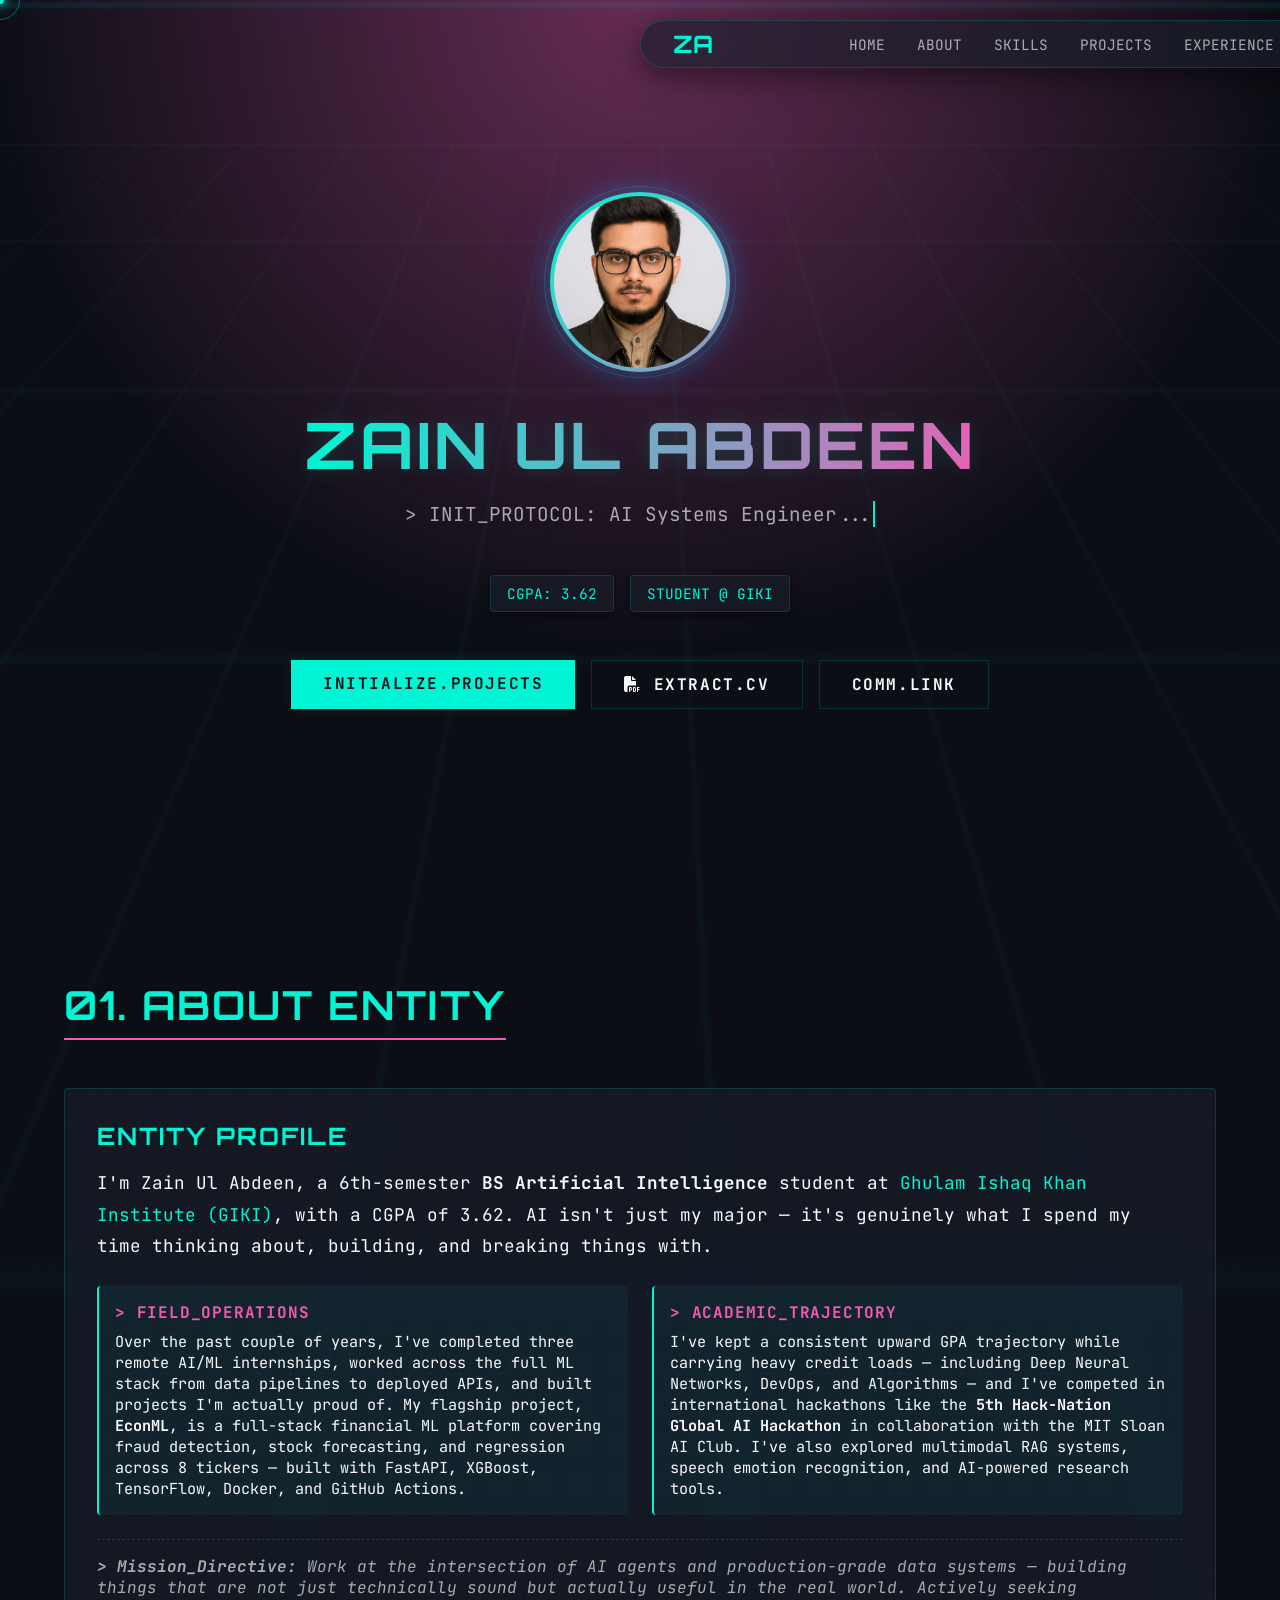
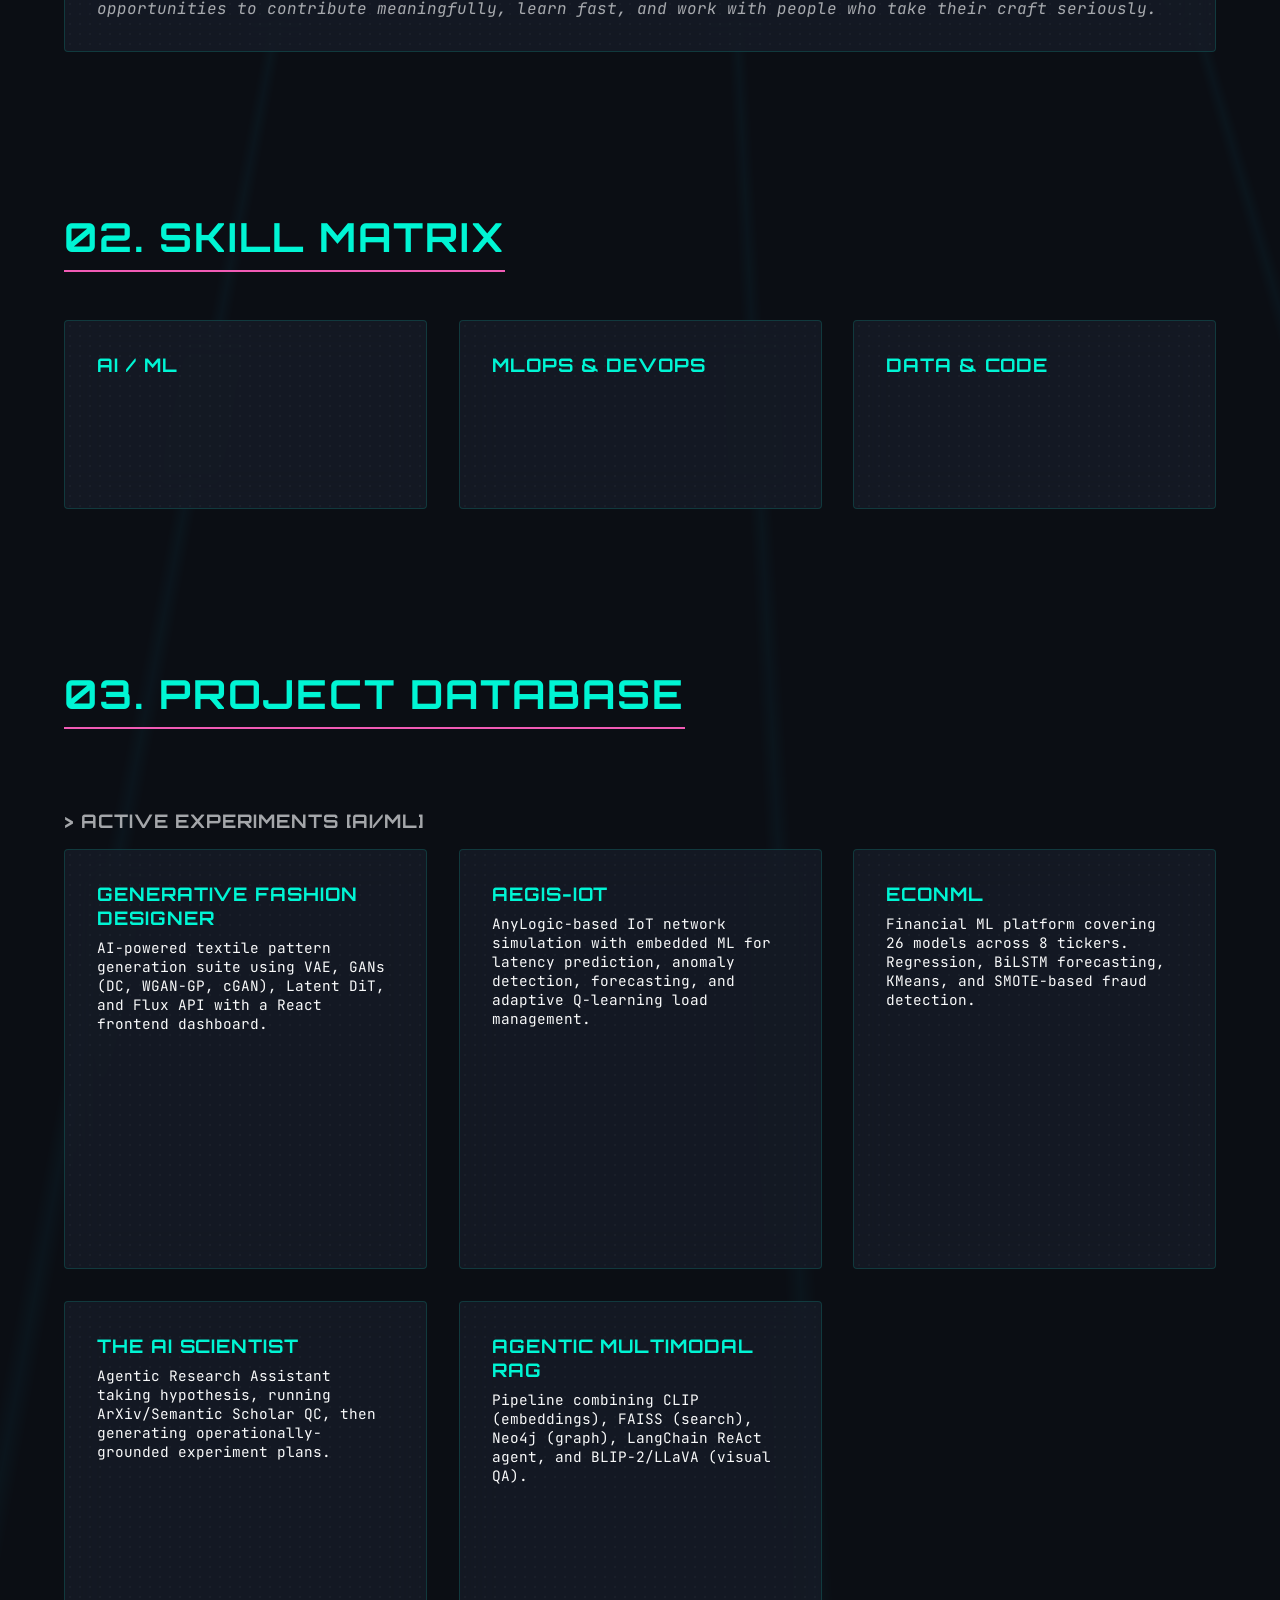
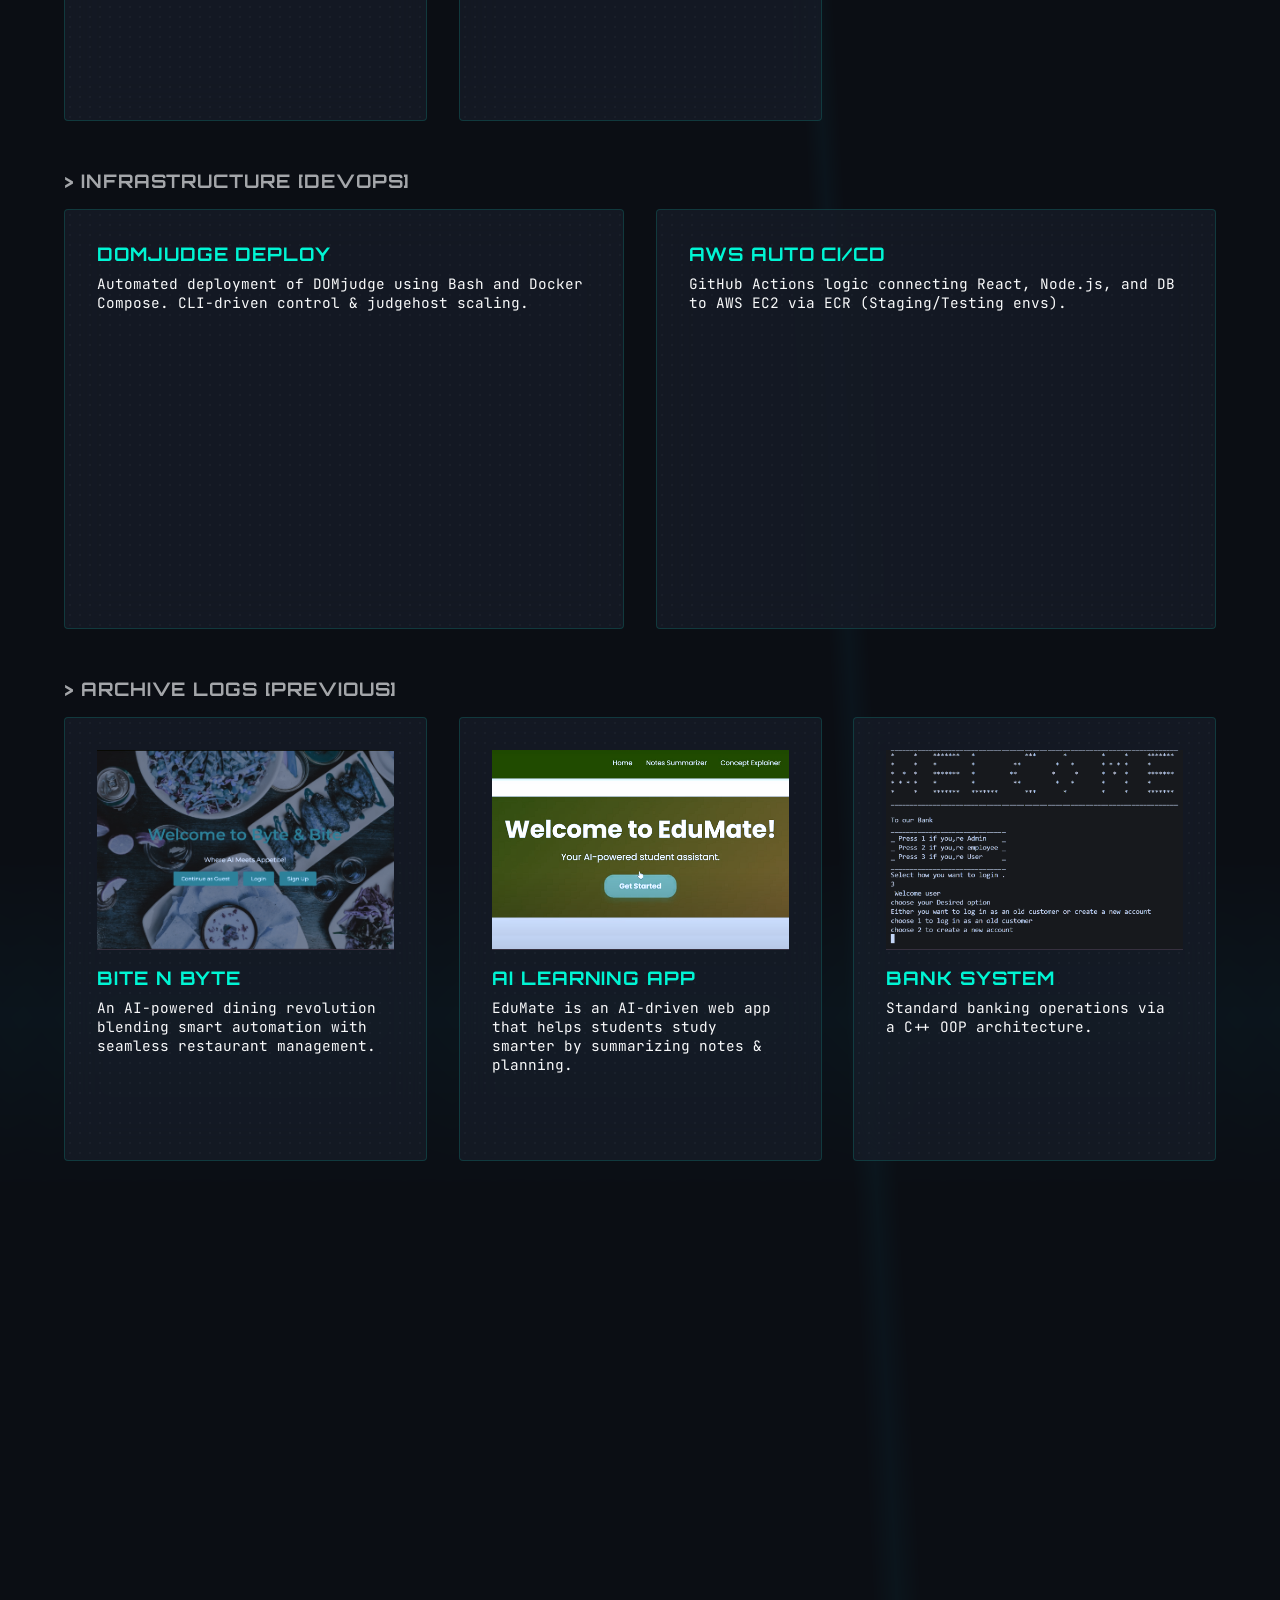
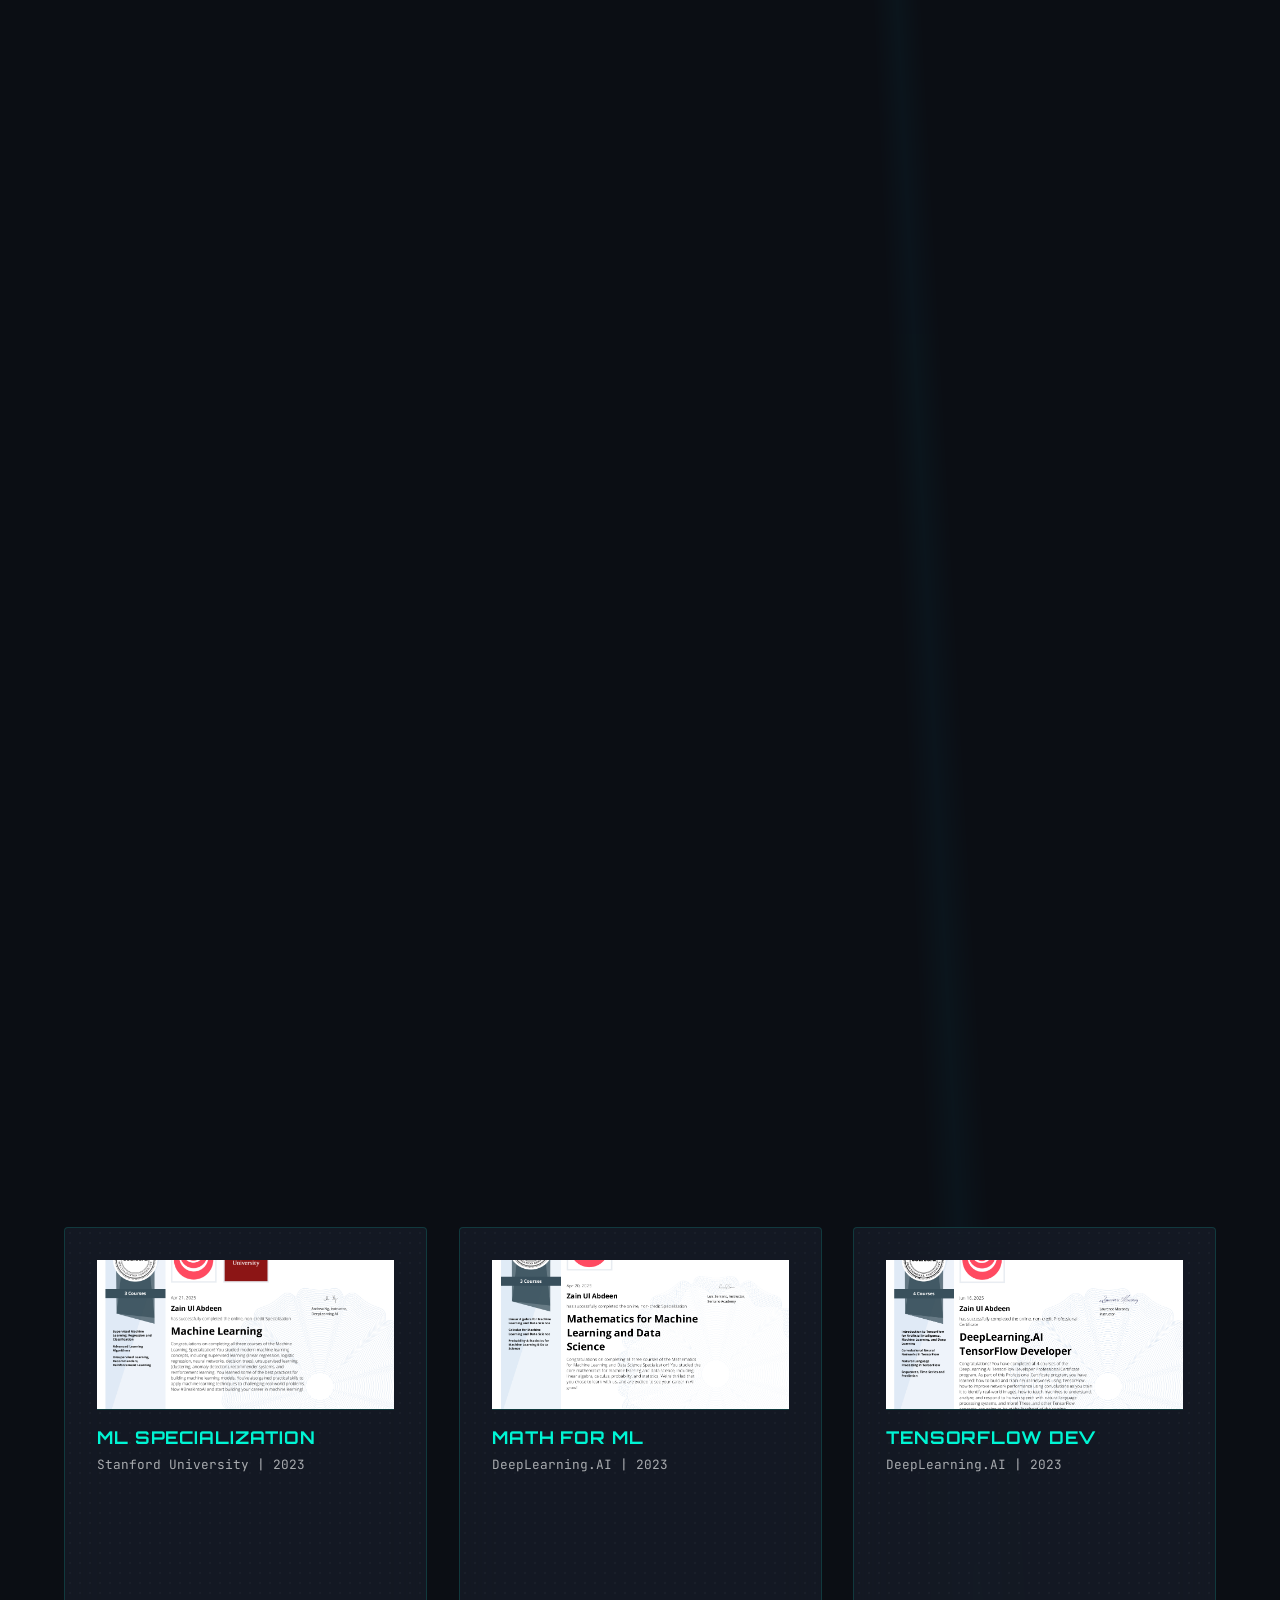
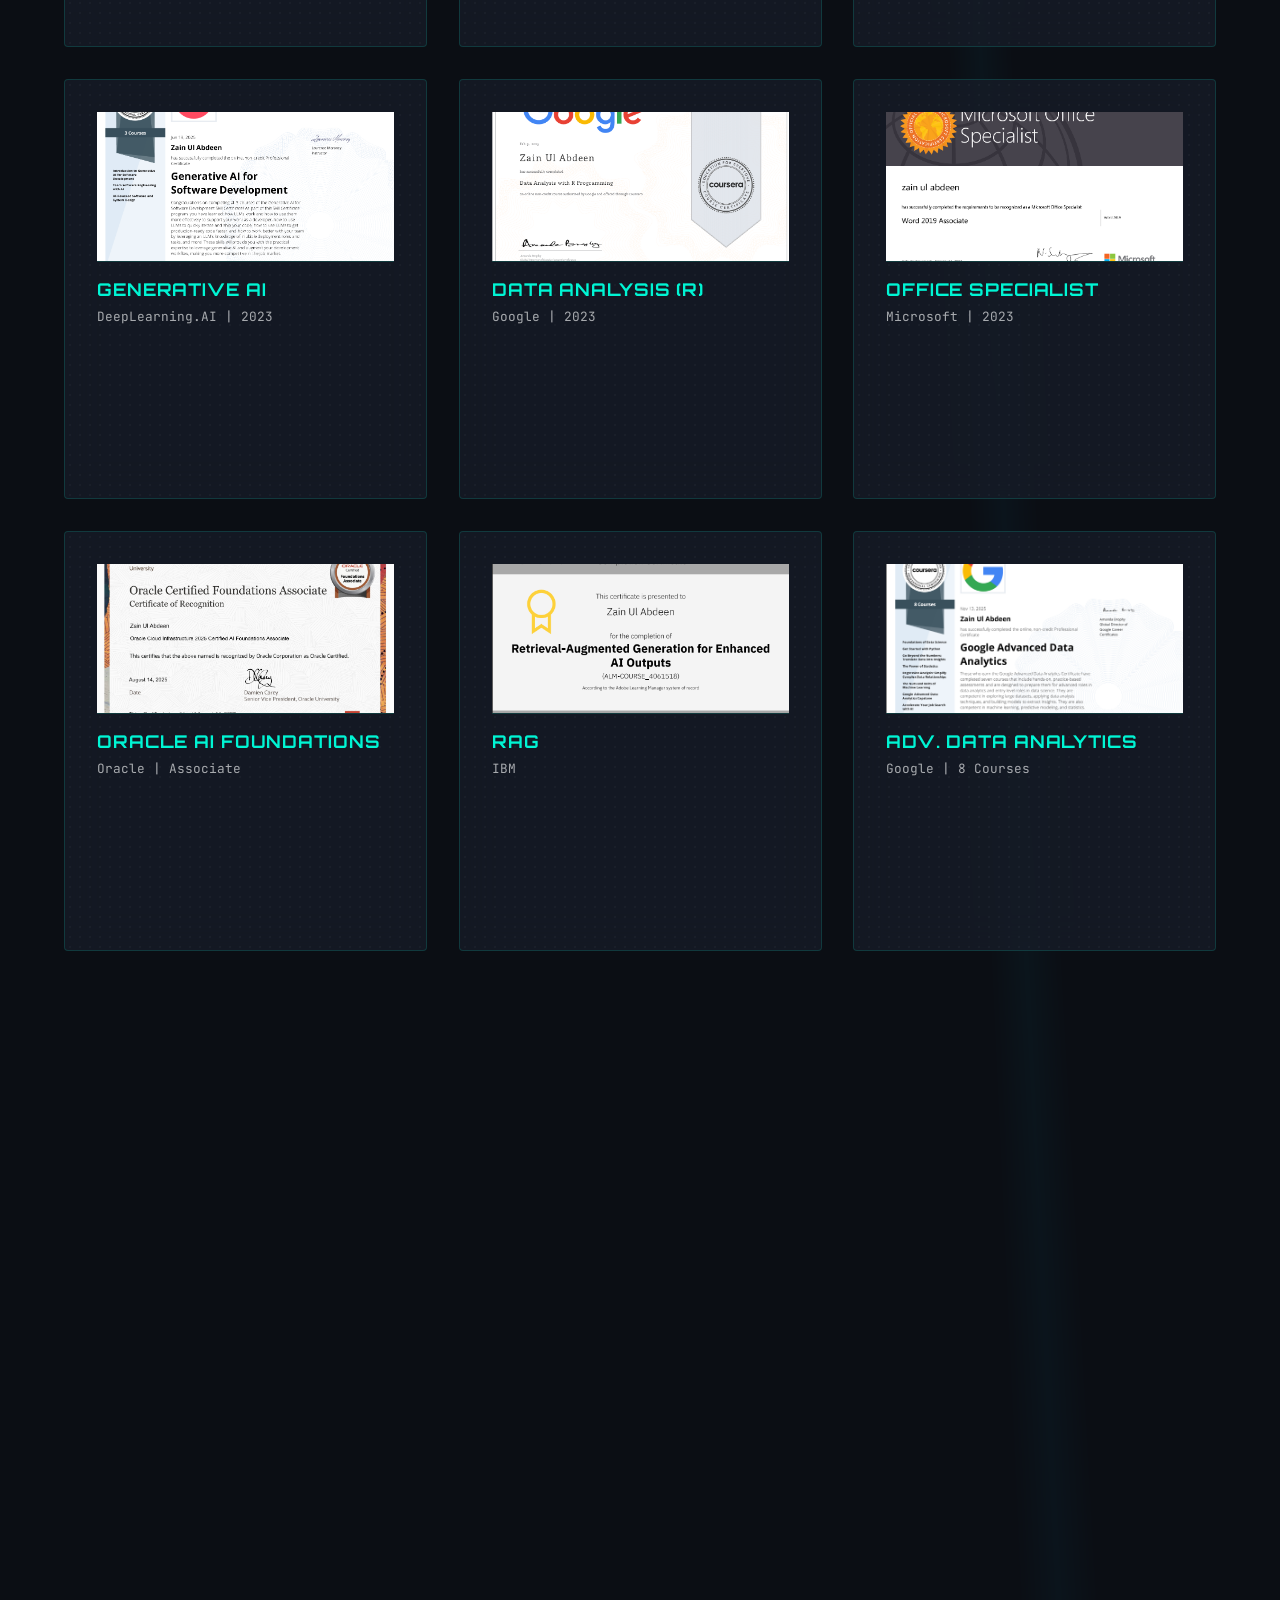
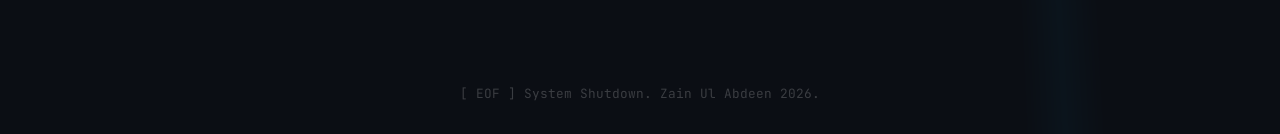
==== commit 5680b07a: "content: Update hero title to AI Systems Engineer" ====
--- a/index.html
+++ b/index.html
@@ -51,7 +51,7 @@
                 <img src="img.png" alt="Zain Ul Abdeen" class="avatar-img">
             </div>
             <h1 class="glitch-text">Zain Ul Abdeen</h1>
-            <div class="typewriter-text">> INIT_PROTOCOL: AI Data Pipeline Engineer...</div>
+            <div class="typewriter-text">> INIT_PROTOCOL: AI Systems Engineer...</div>
             <div class="hero-stats">
                 <div class="stat-chip">CGPA: 3.62</div>
                 <div class="stat-chip">STUDENT @ GIKI</div>
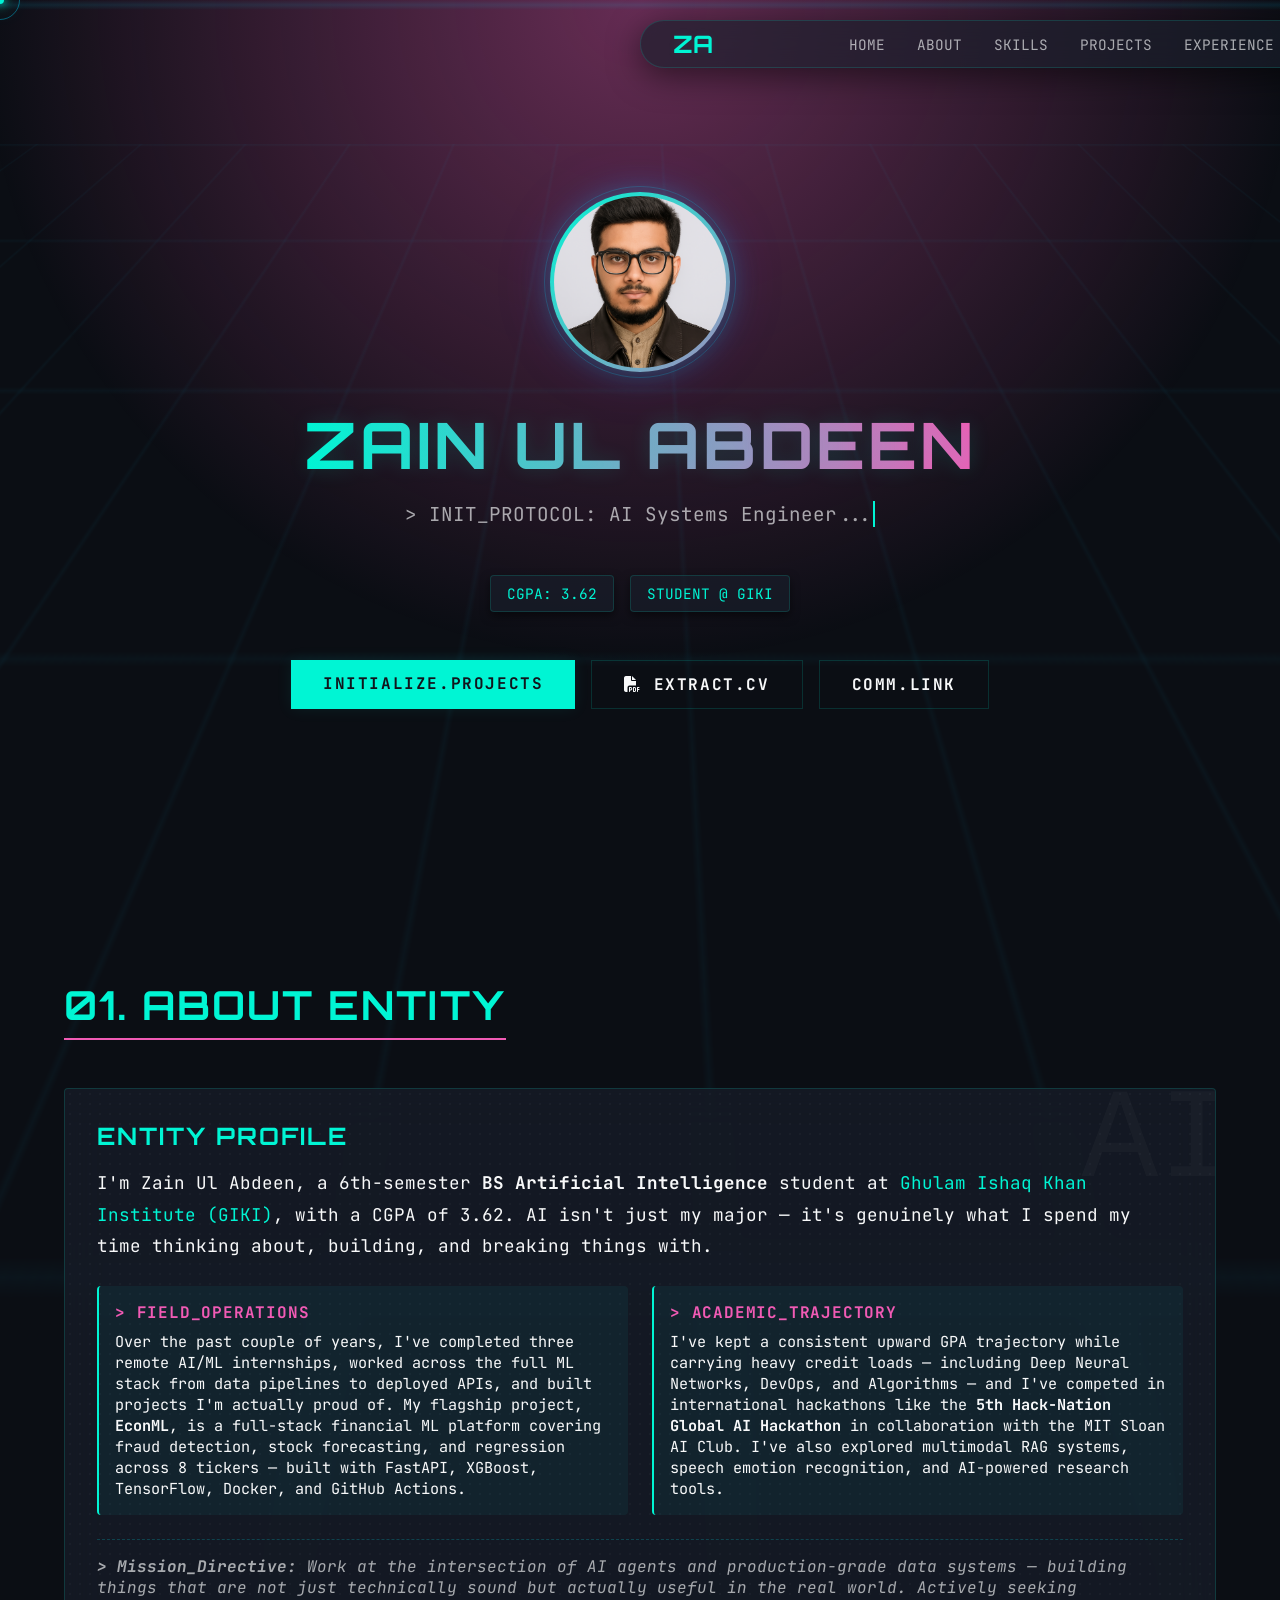
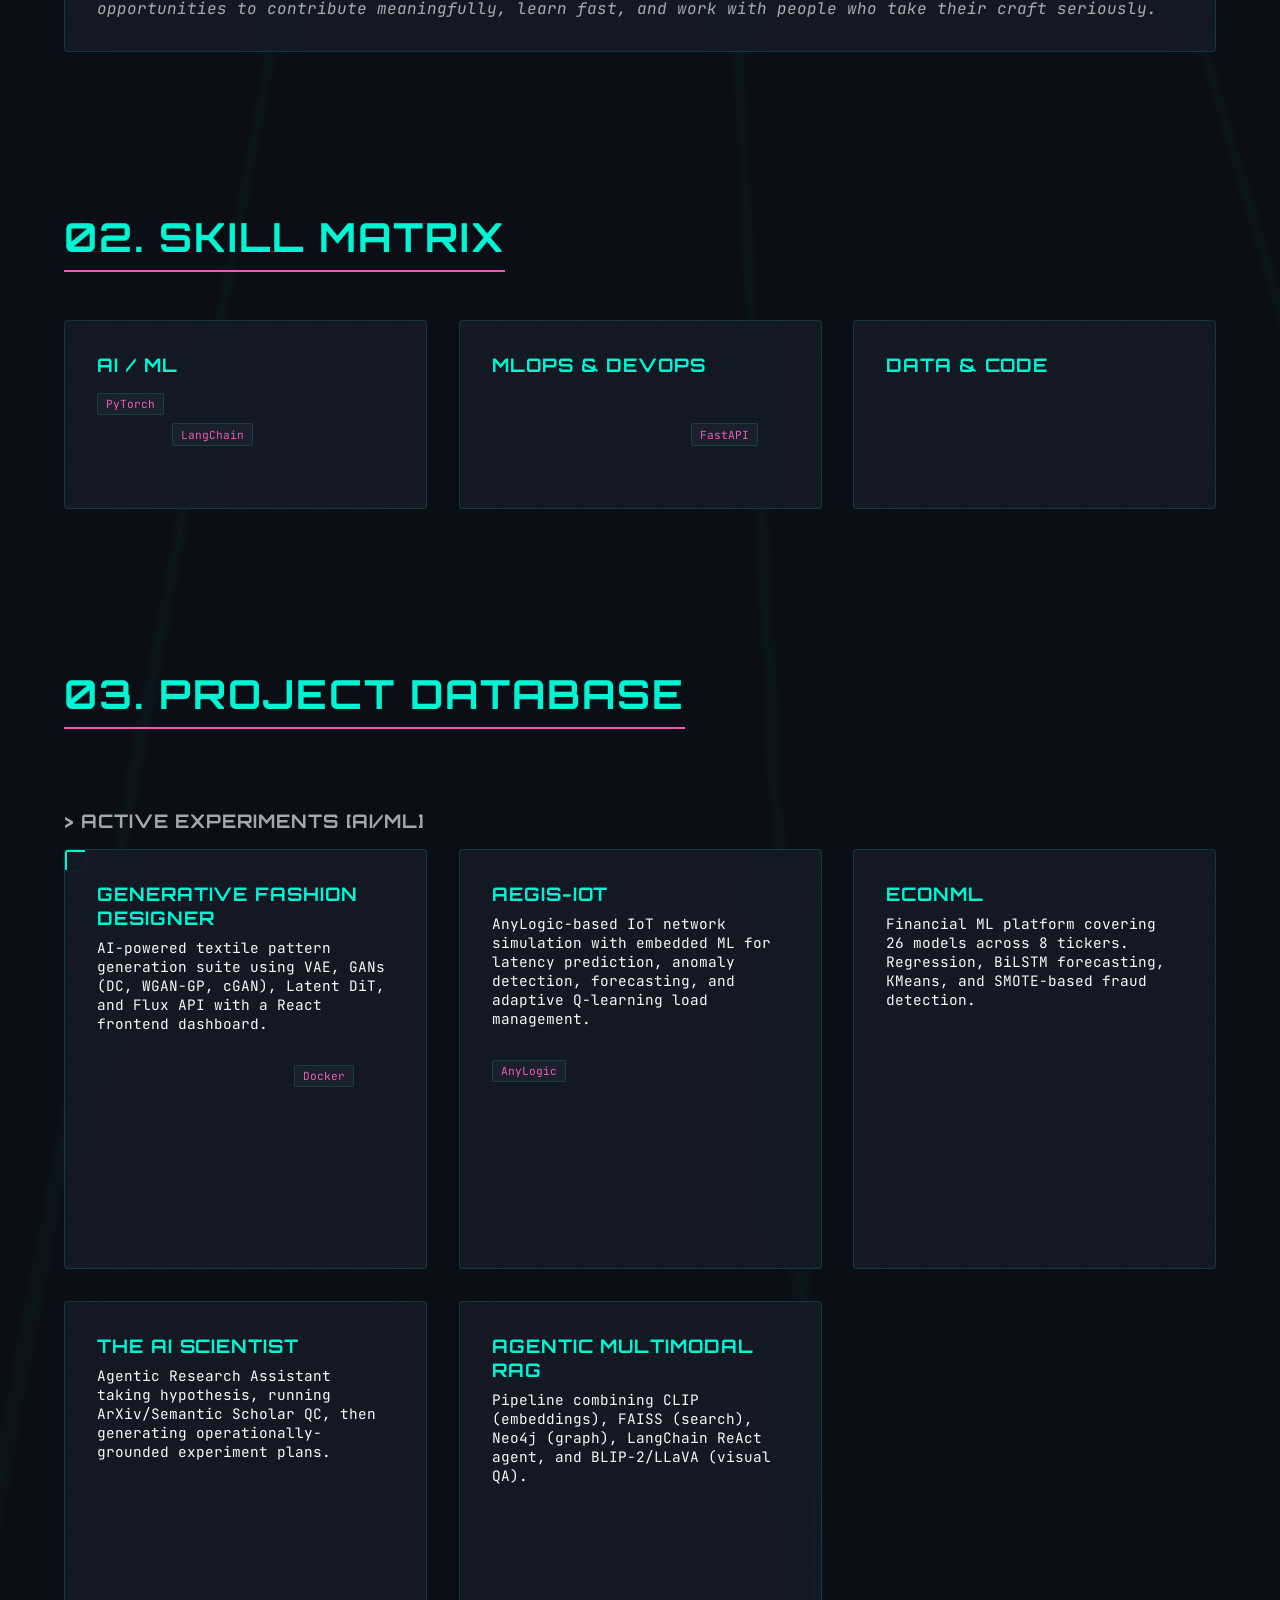
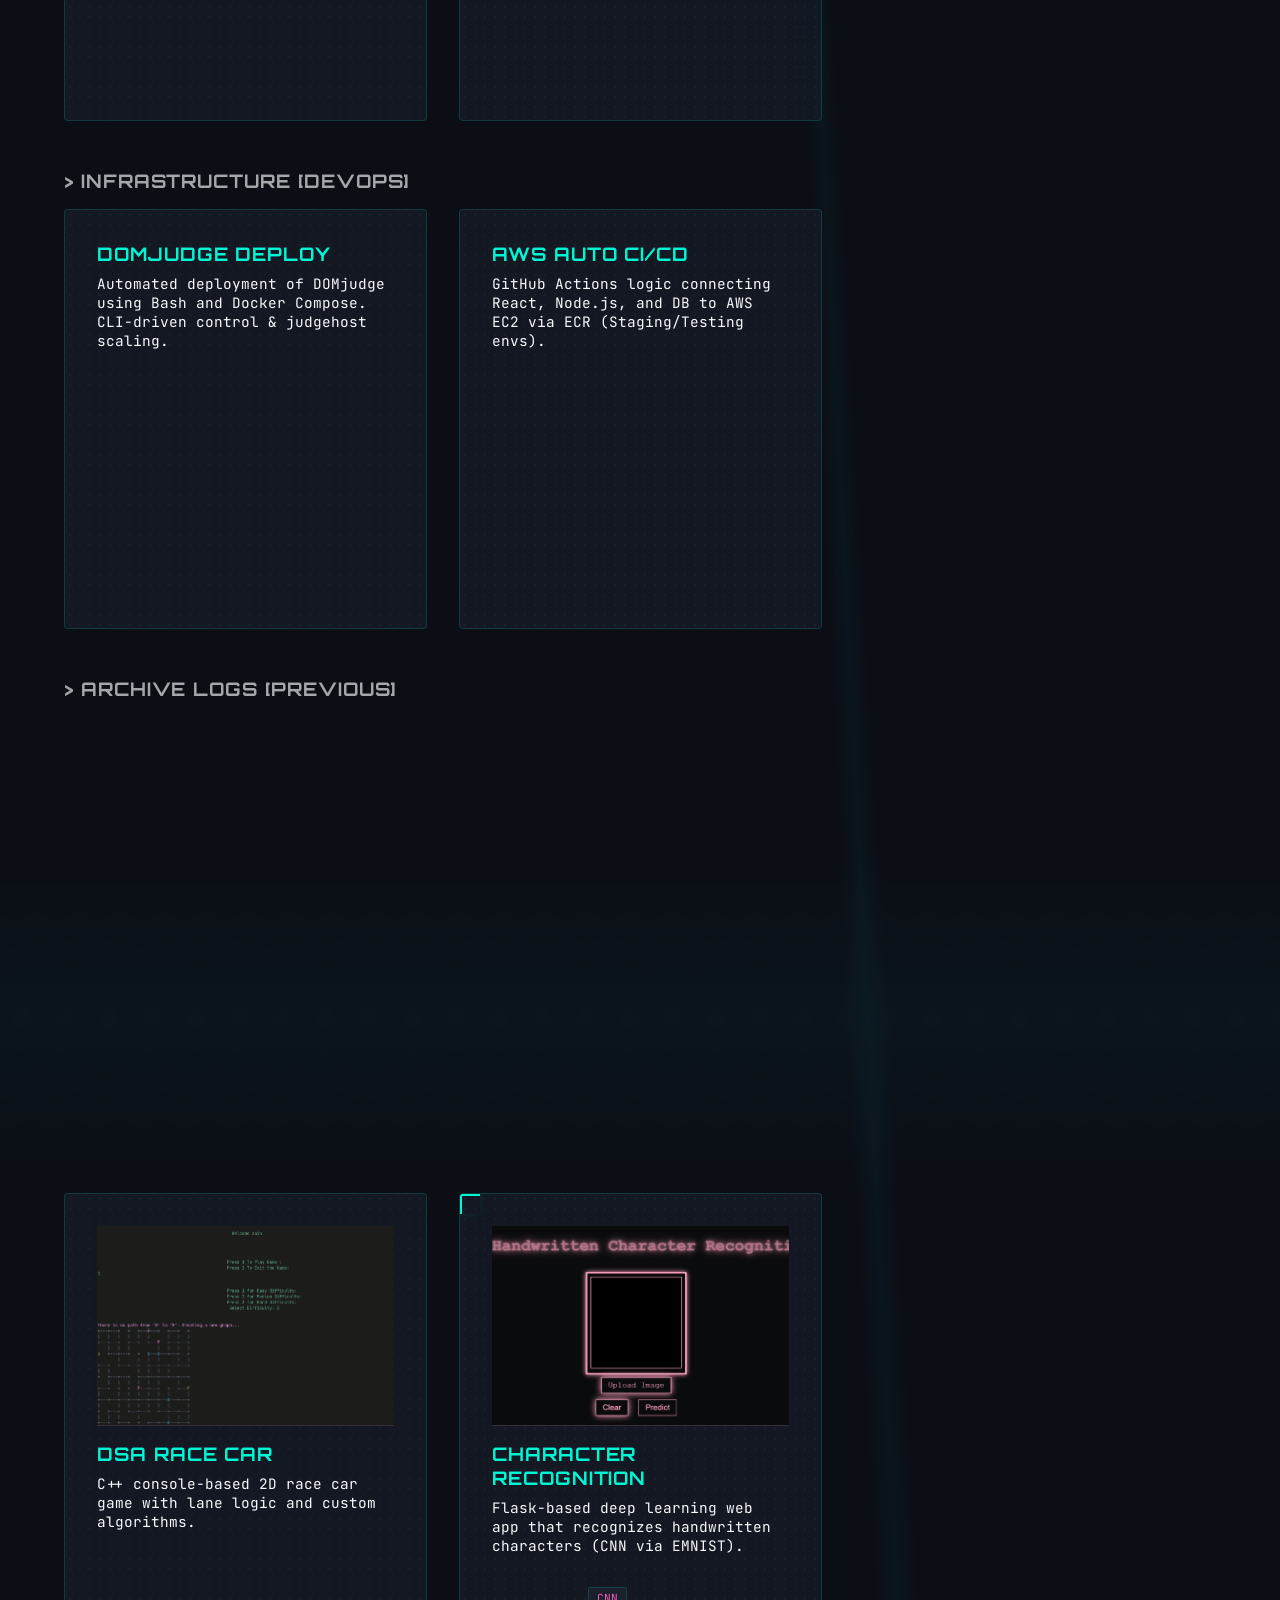
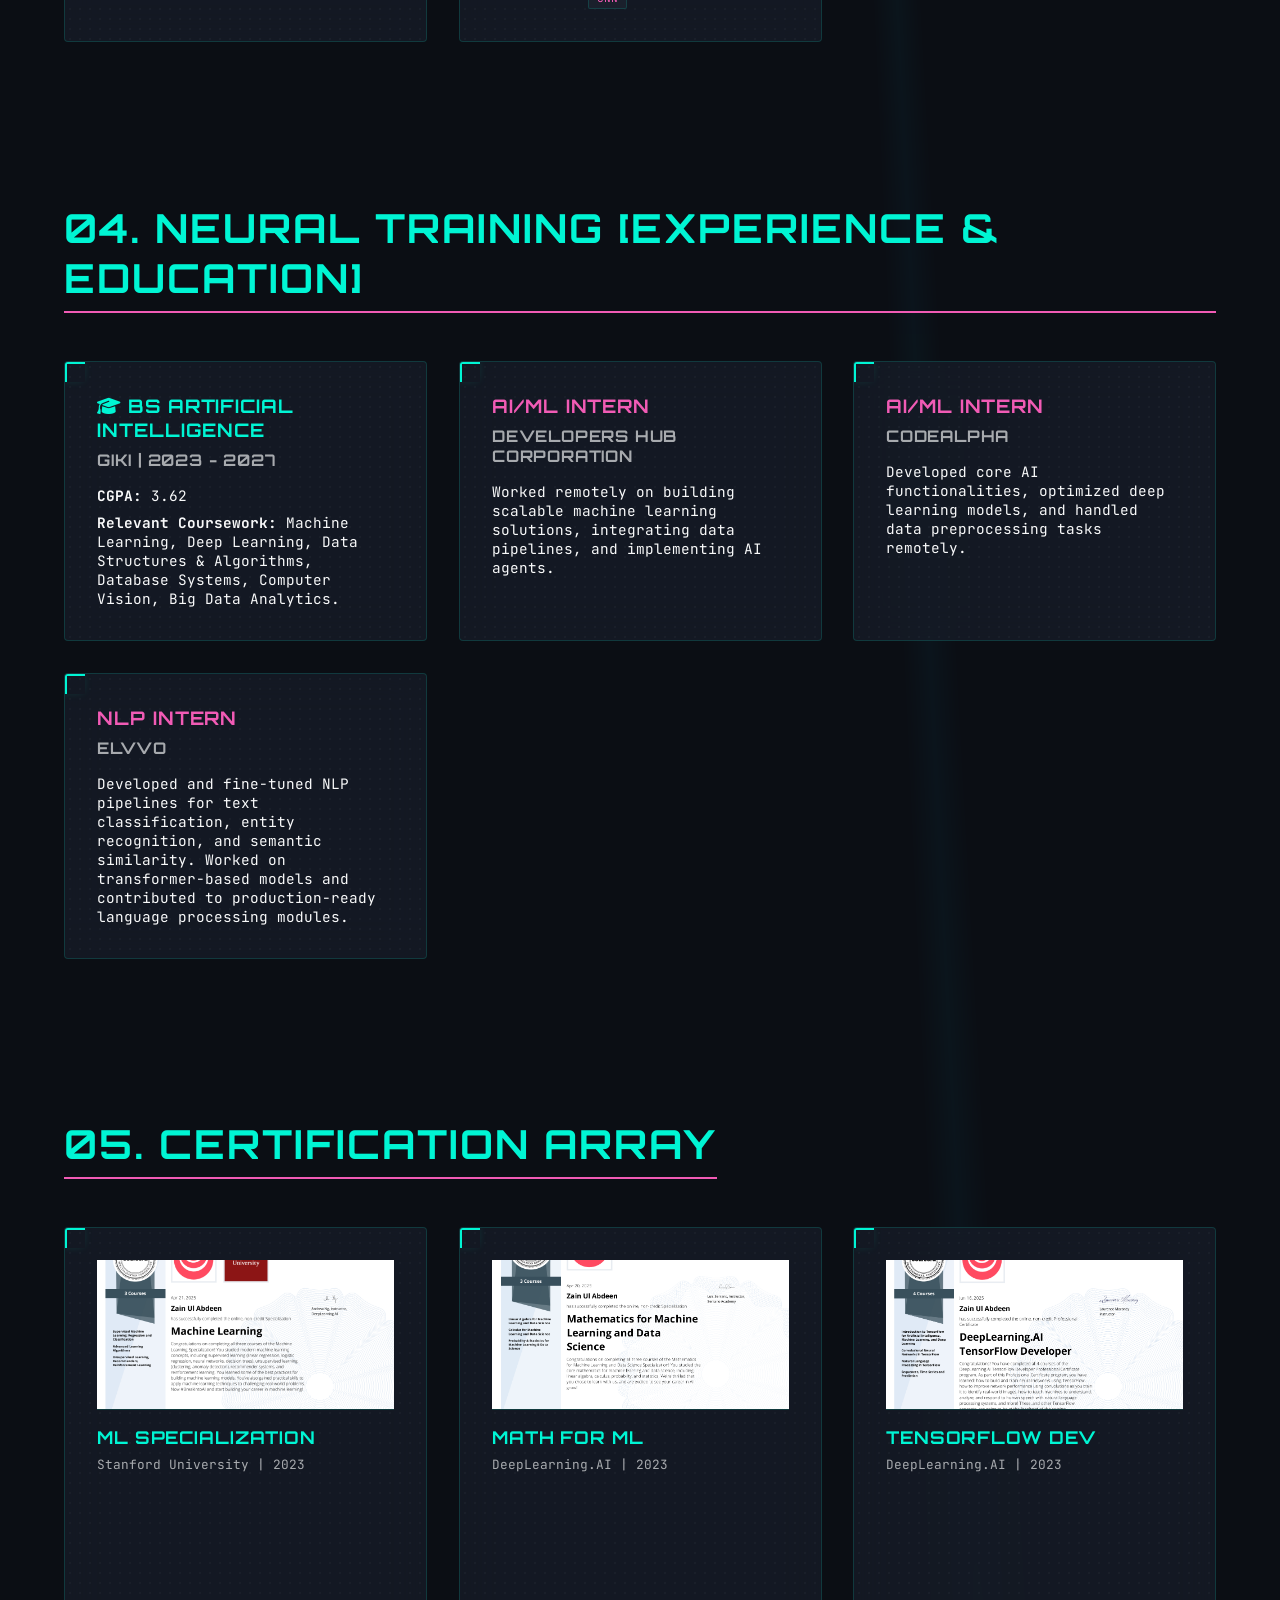
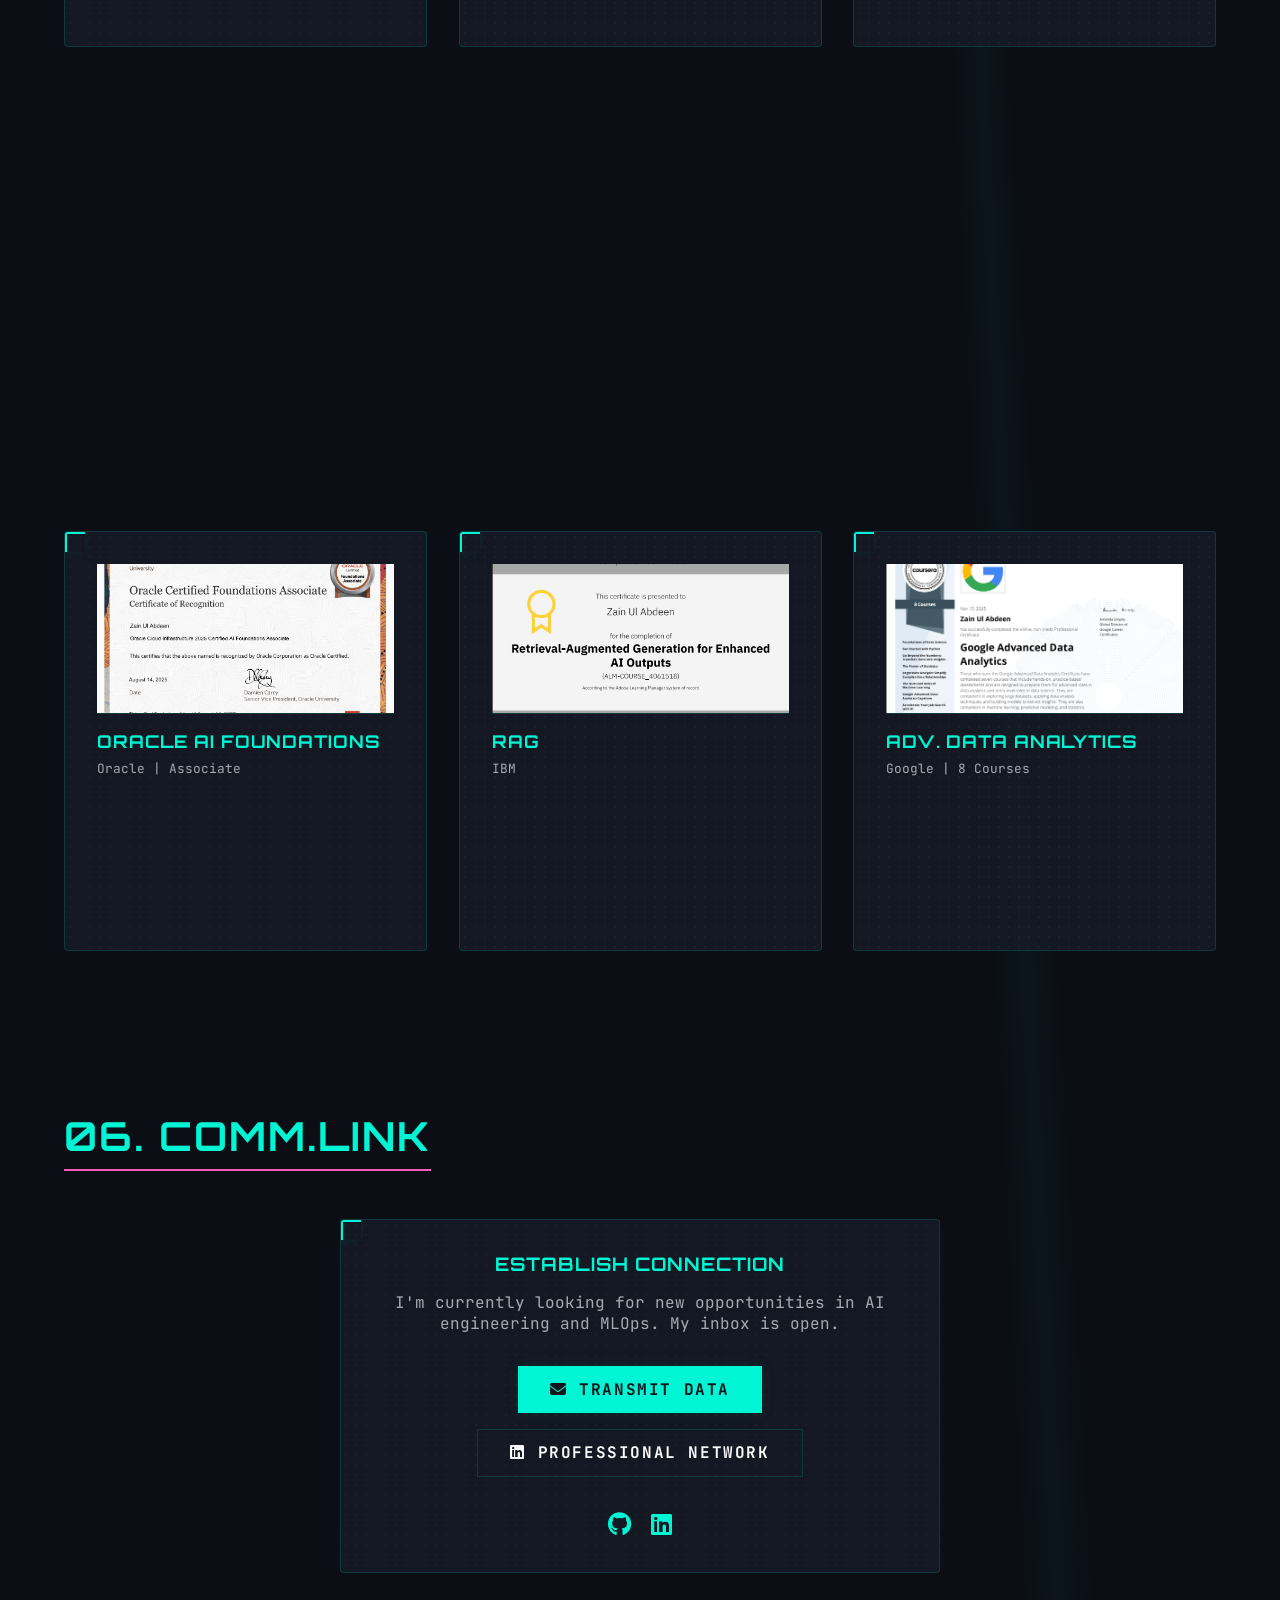
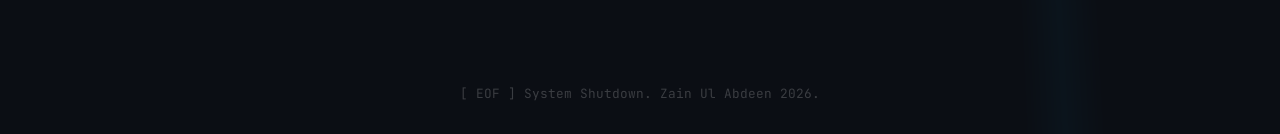
==== commit b1f46f5f: "style: Fix oversized DevOps project cards by forcing 3-column grid" ====
--- a/index.html
+++ b/index.html
@@ -240,7 +240,7 @@
         </div>
 
         <h3 style="margin: 3rem 0 1rem; color: var(--text-secondary);">> INFRASTRUCTURE [DEVOPS]</h3>
-        <div class="grid">
+        <div class="grid" style="grid-template-columns: repeat(3, 1fr);">
             <div class="glass-panel project-card anim-fade-up">
                 <div class="bracket-accent"></div>
                 <h3 style="color:var(--primary);margin-bottom:0.5rem">DOMjudge Deploy</h3>
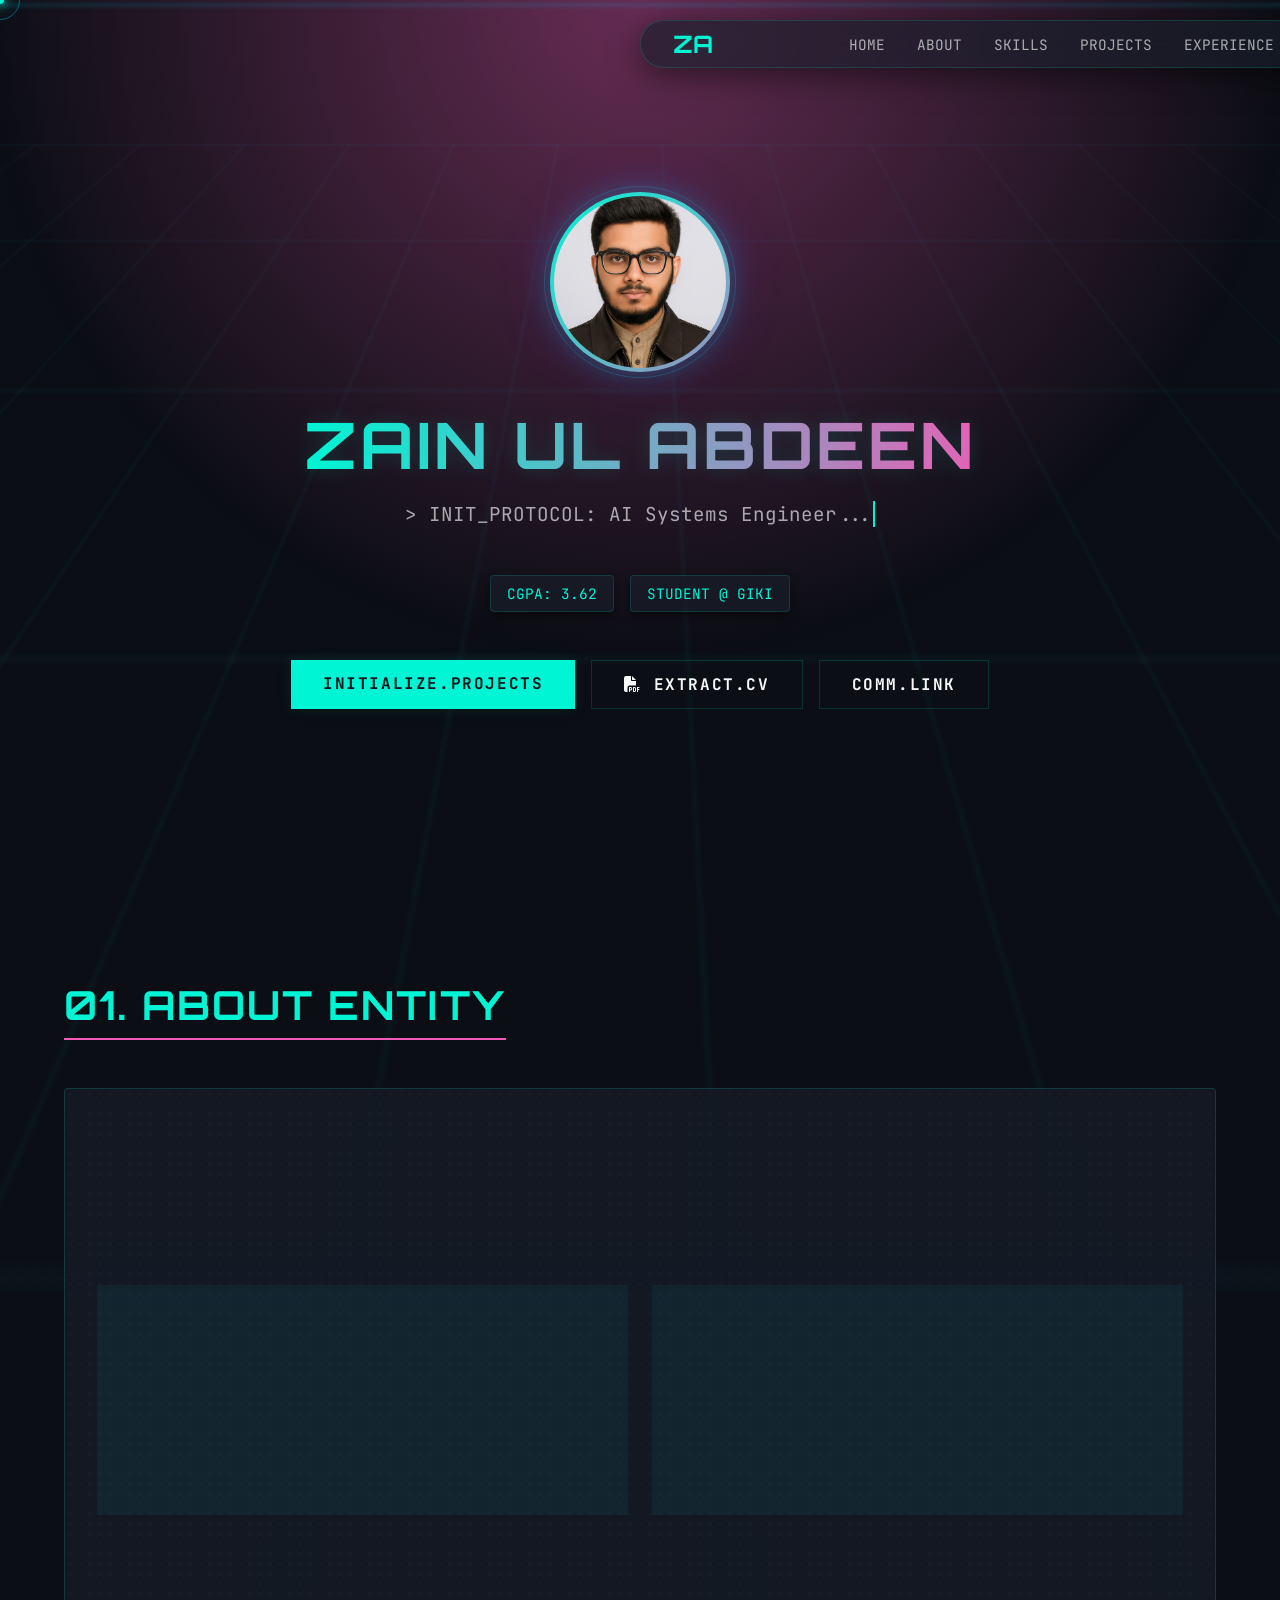
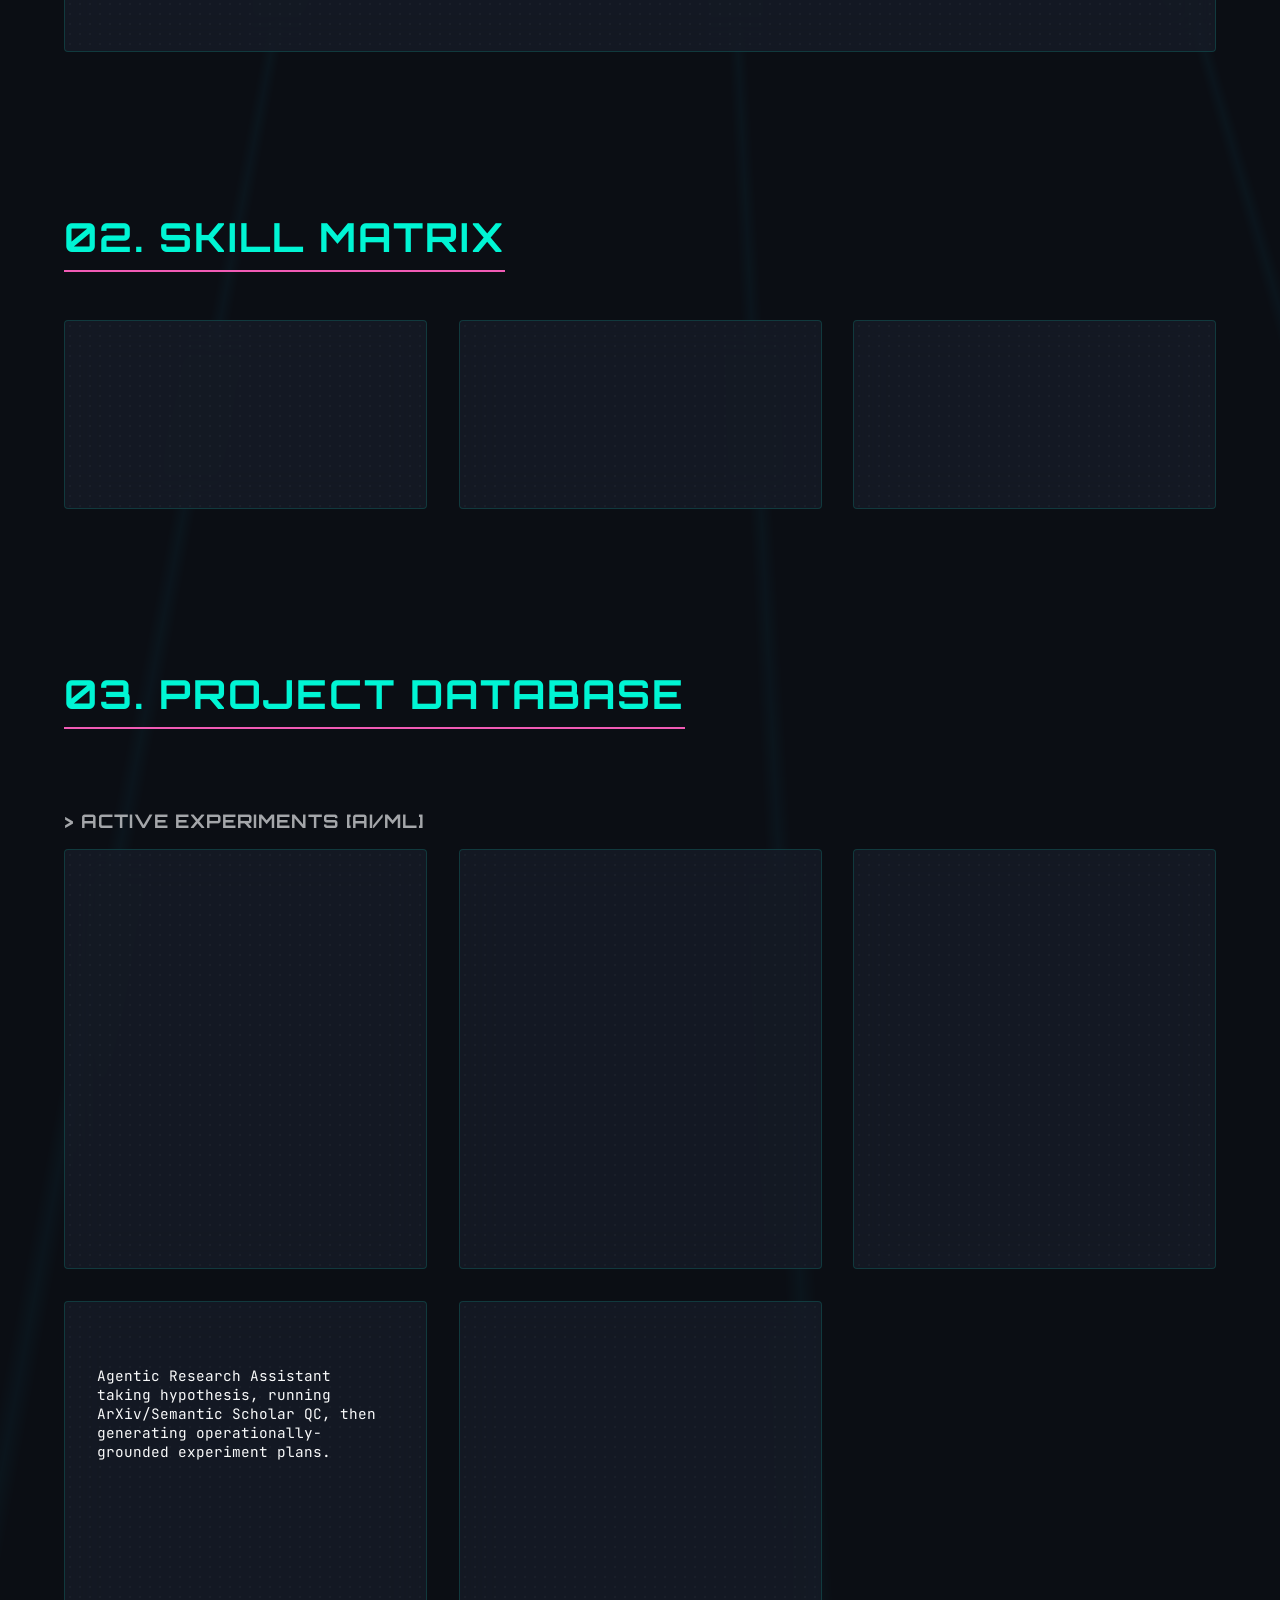
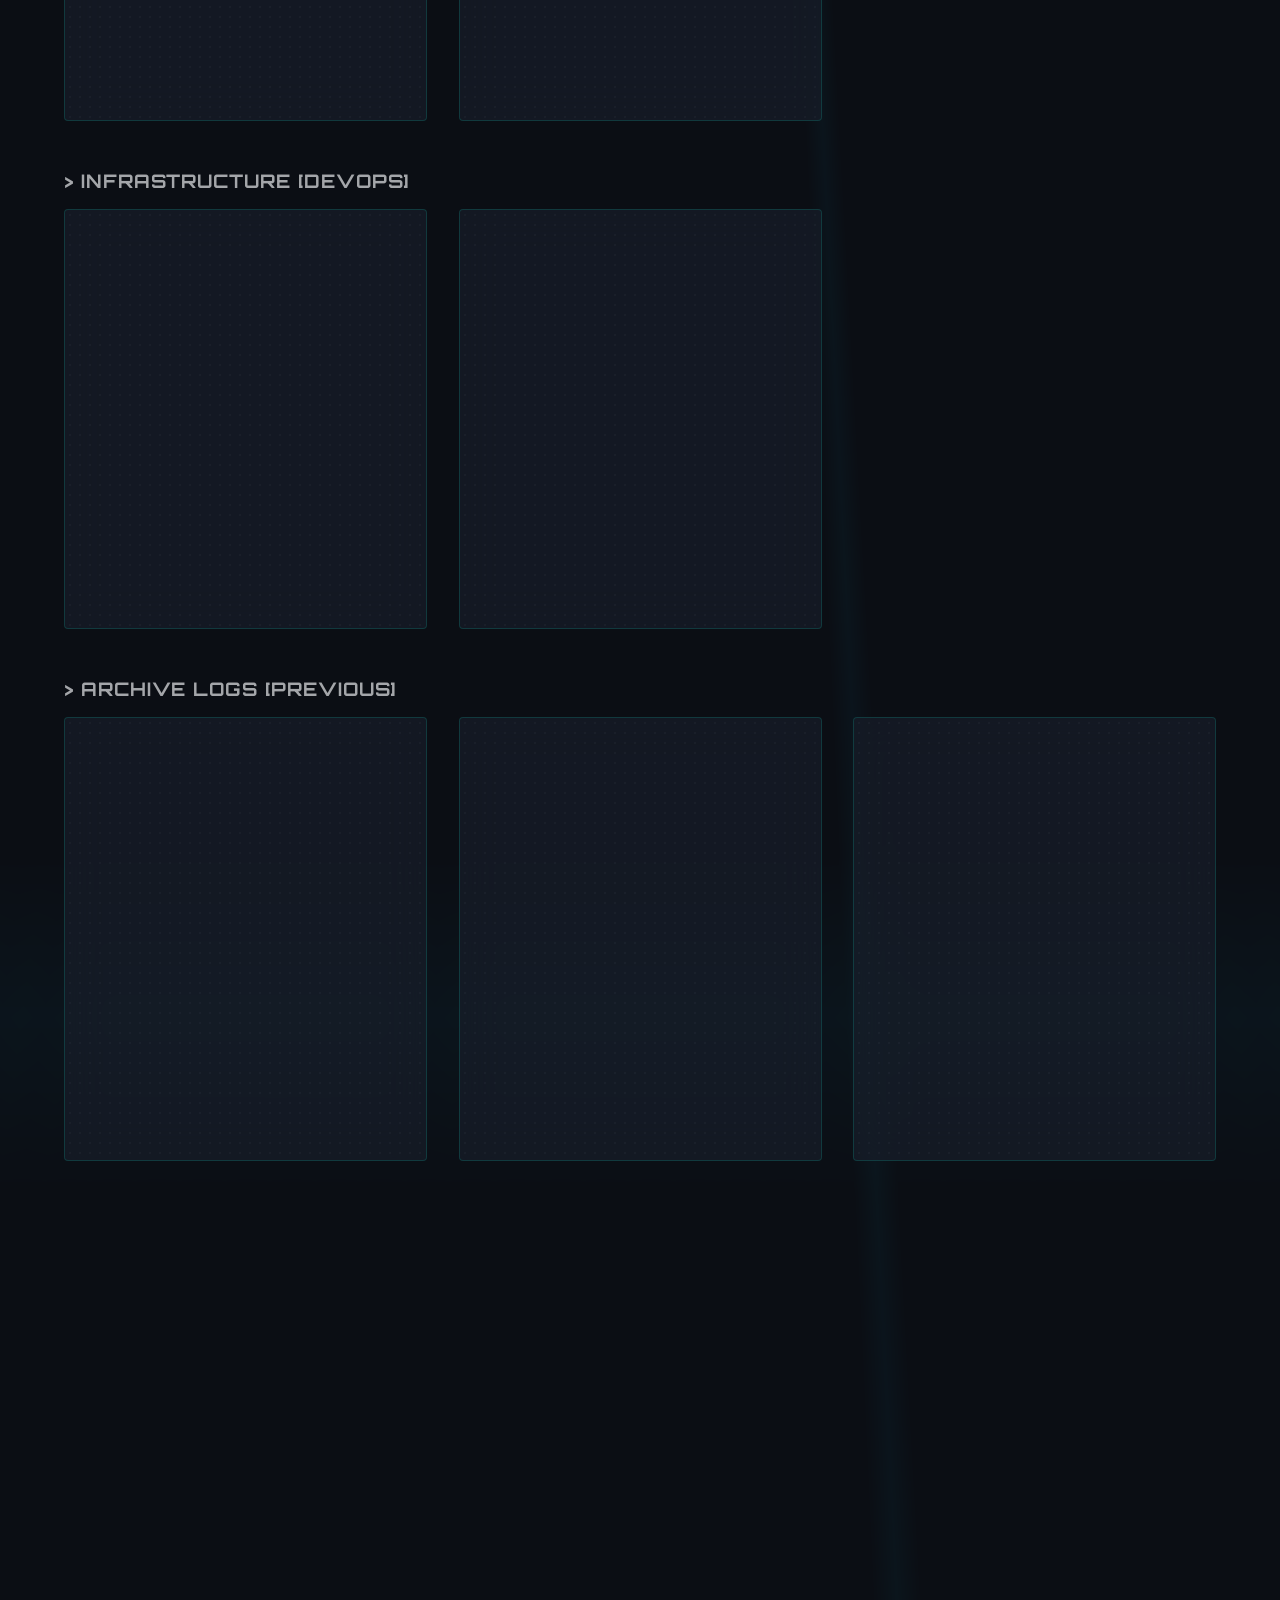
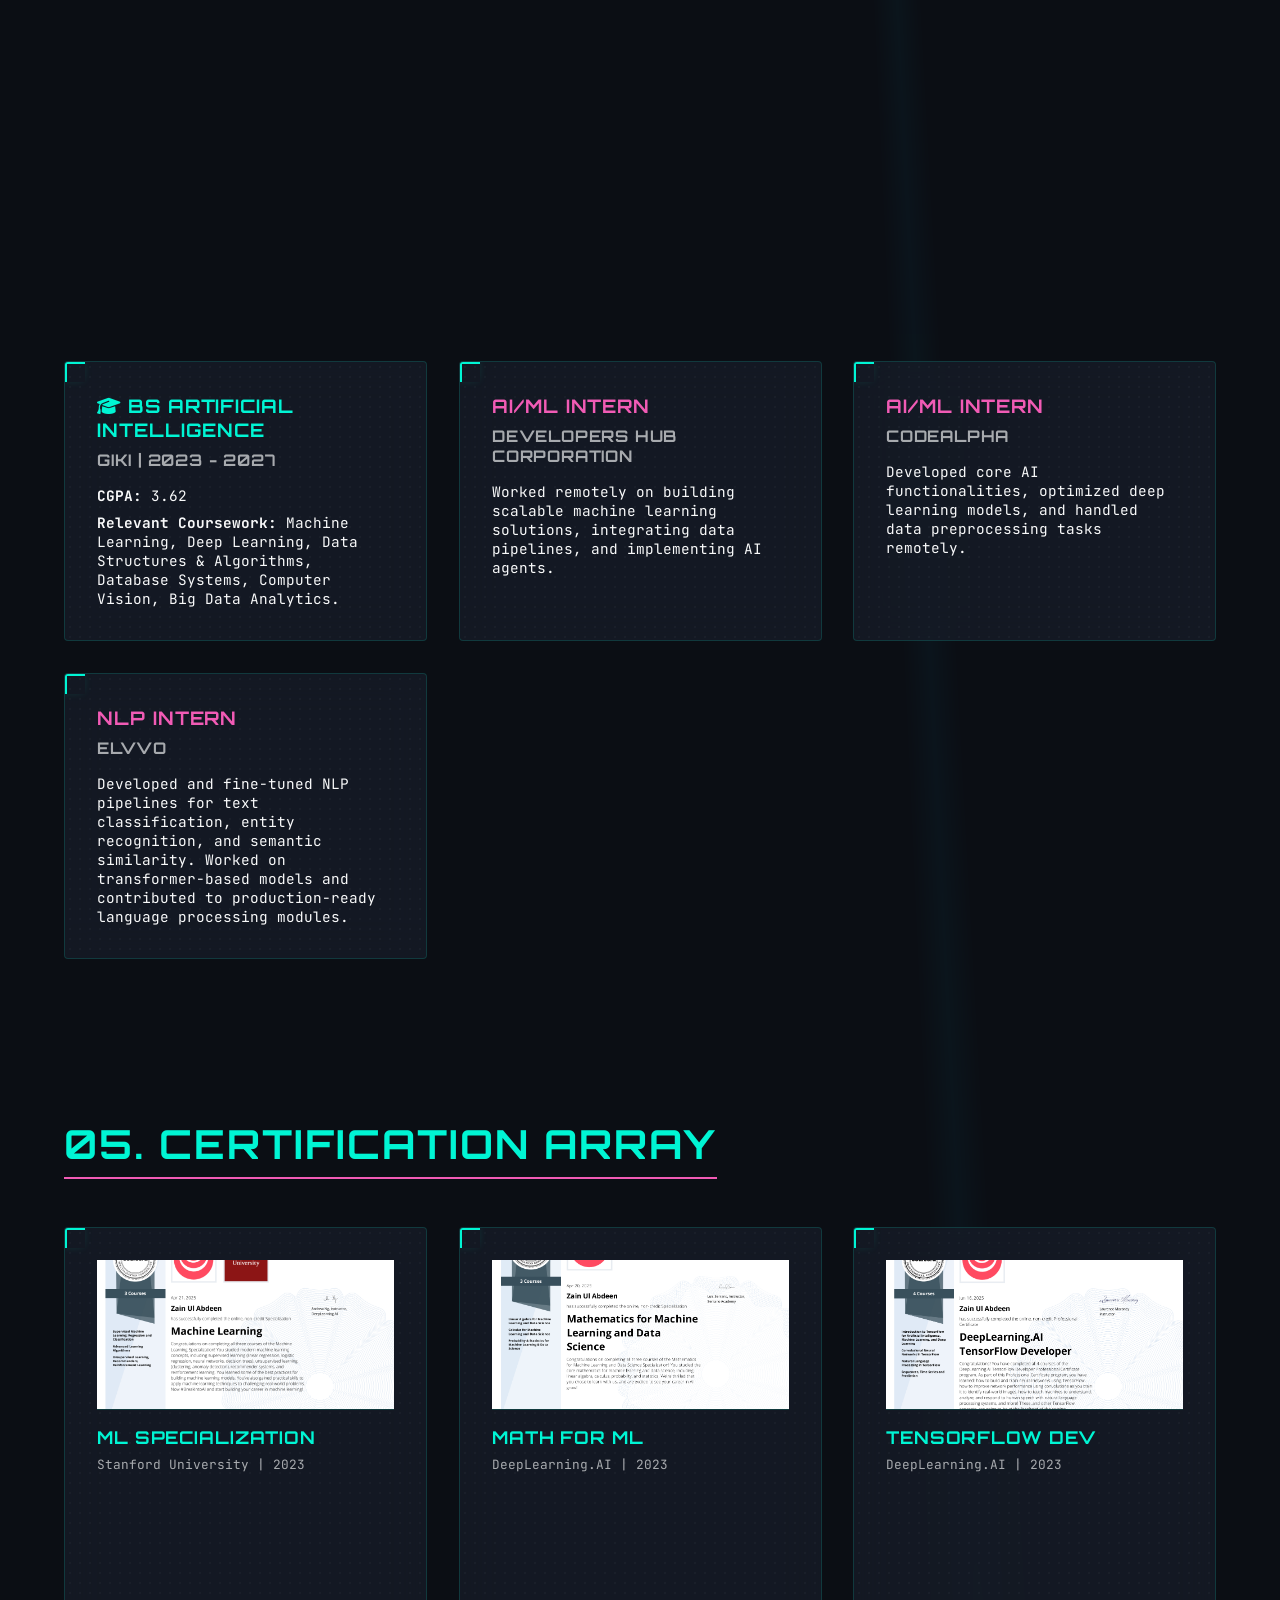
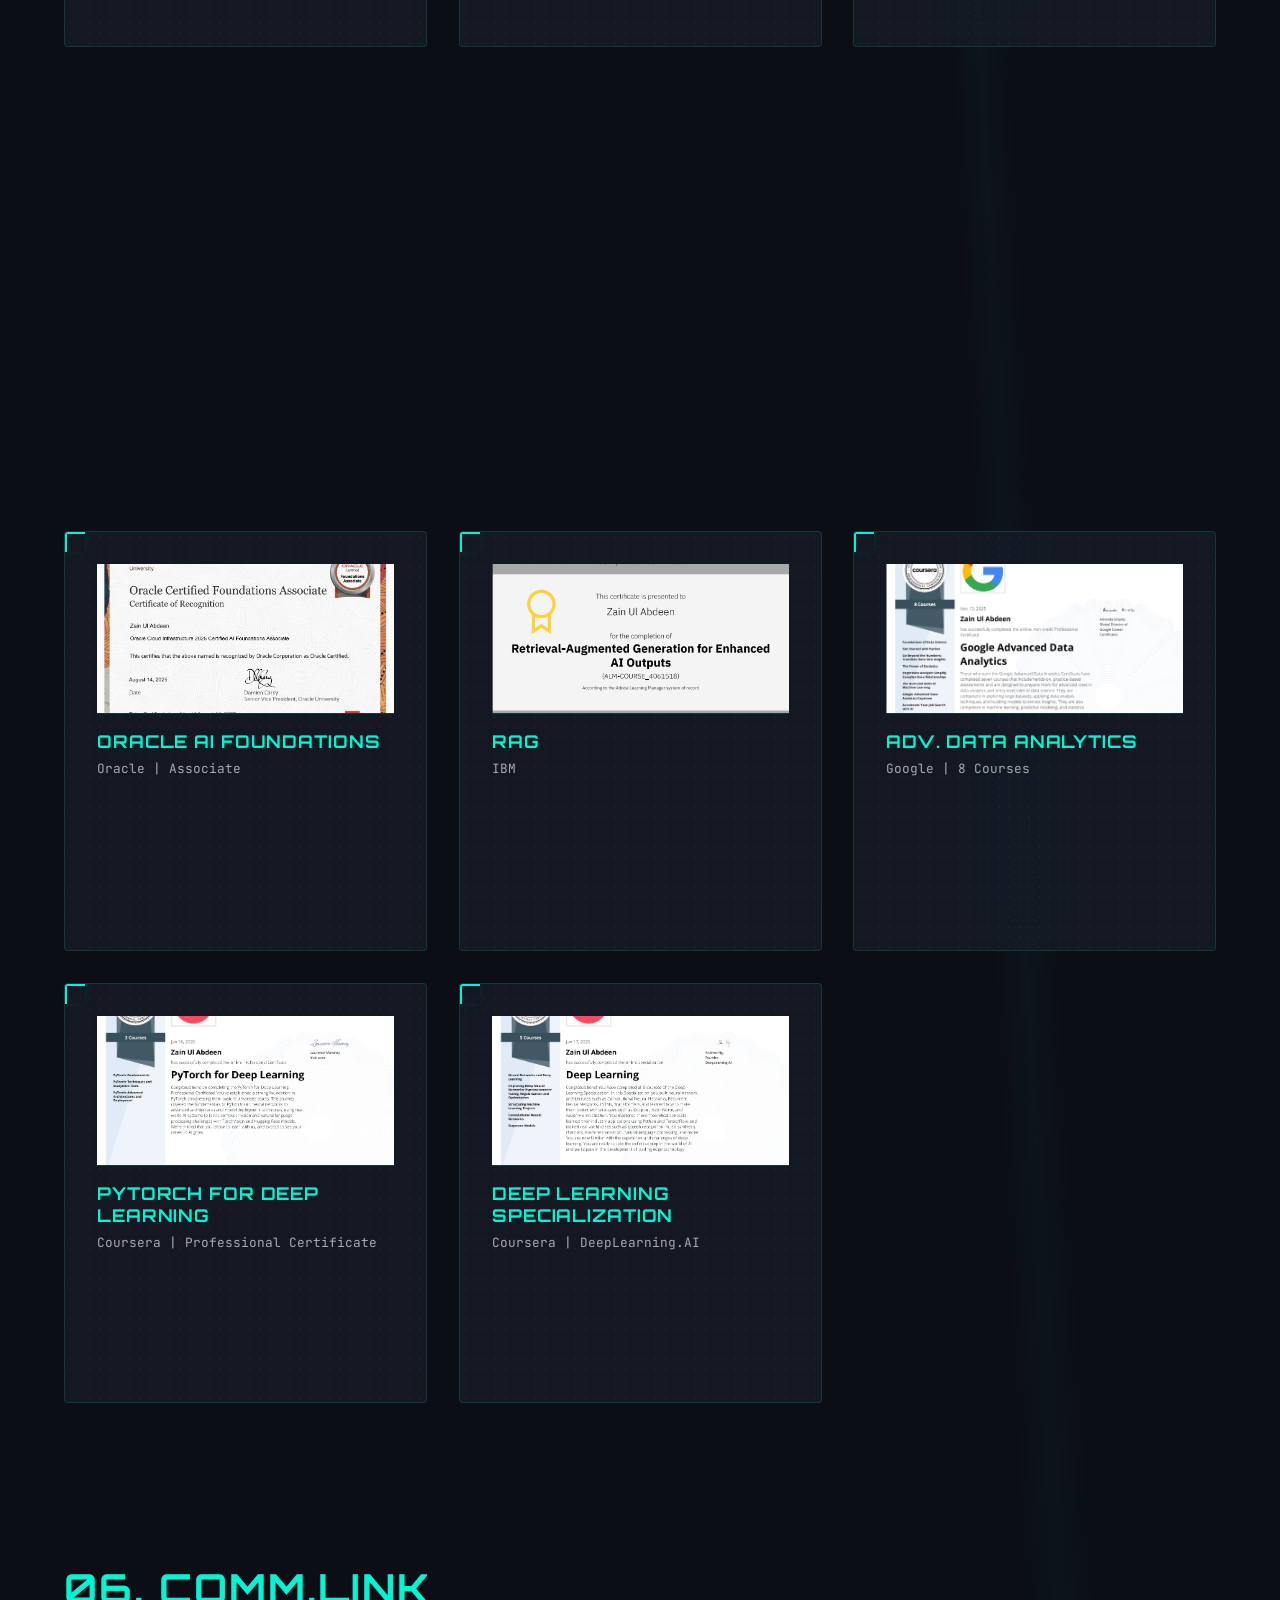
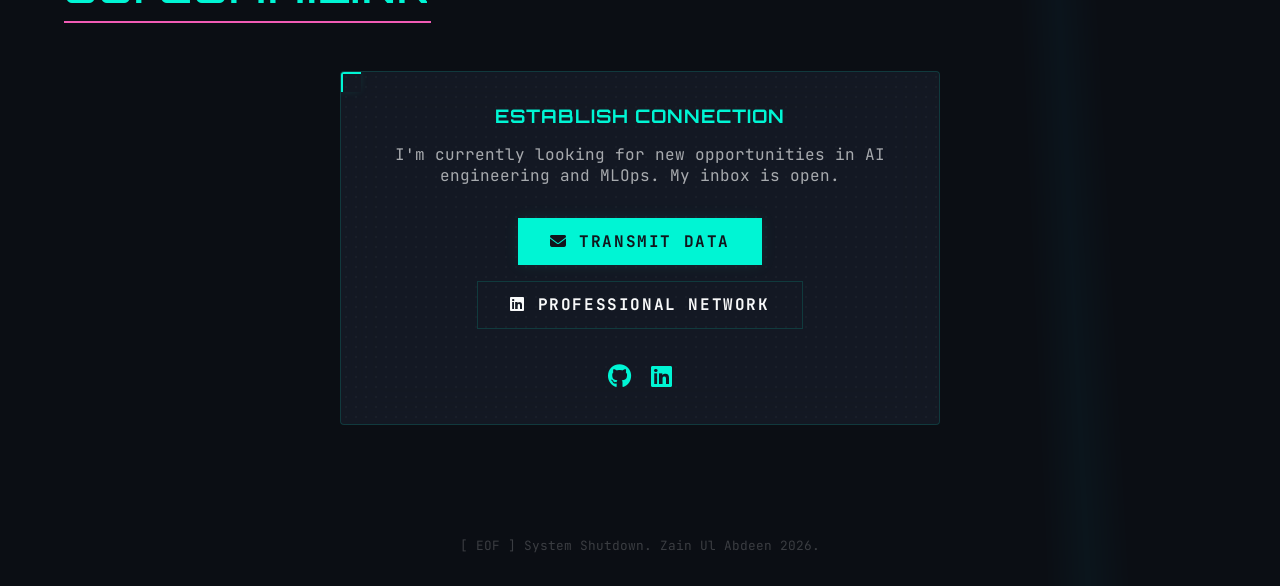
==== commit 3cdd14e9: "Add new Coursera certificates (PyTorch and Deep Learning)" ====
--- a/index.html
+++ b/index.html
@@ -527,6 +527,34 @@
                     </div>
                 </div>
             </div>
+            <!-- Cert 10 -->
+            <div class="glass-panel project-card anim-fade-up">
+                <div class="bracket-accent"></div>
+                <img src="Coursera 0EFL0A4VLWEZ.png" alt="Coursera" style="width:100%;height:150px;object-fit:cover;border-bottom:1px solid var(--border-glow);margin-bottom:1rem;">
+                <h3 style="color:var(--primary);font-size:1.1rem;margin-bottom:0.5rem;">PyTorch for Deep Learning</h3>
+                <p style="font-size:0.8rem;color:var(--text-secondary)">Coursera | Professional Certificate</p>
+                <div class="project-hover-details">
+                    <h4>PyTorch for Deep Learning</h4>
+                    <p>Professional certificate covering fundamentals of PyTorch and neural networks, advanced architectures, and model deployment techniques, using real-world AI systems for CV and NLP with TorchVision and Hugging Face.</p>
+                    <div class="hover-meta">
+                        <span class="hover-tag">PyTorch</span><span class="hover-tag">Neural Networks</span><span class="hover-tag">CV</span><span class="hover-tag">NLP</span><span class="hover-tag">Hugging Face</span><span class="hover-tag">Deployment</span>
+                    </div>
+                </div>
+            </div>
+            <!-- Cert 11 -->
+            <div class="glass-panel project-card anim-fade-up">
+                <div class="bracket-accent"></div>
+                <img src="Coursera 8KX2HIEF33HT.png" alt="Coursera" style="width:100%;height:150px;object-fit:cover;border-bottom:1px solid var(--border-glow);margin-bottom:1rem;">
+                <h3 style="color:var(--primary);font-size:1.1rem;margin-bottom:0.5rem;">Deep Learning Specialization</h3>
+                <p style="font-size:0.8rem;color:var(--text-secondary)">Coursera | DeepLearning.AI</p>
+                <div class="project-hover-details">
+                    <h4>Deep Learning Specialization</h4>
+                    <p>5-course specialization covering Neural Networks, Hyperparameter Tuning, Structuring ML Projects, CNNs, and Sequence Models (RNNs, LSTMs, Transformers). Practical applications in Python and TensorFlow.</p>
+                    <div class="hover-meta">
+                        <span class="hover-tag">Deep Learning</span><span class="hover-tag">CNN</span><span class="hover-tag">RNN</span><span class="hover-tag">Transformers</span><span class="hover-tag">TensorFlow</span>
+                    </div>
+                </div>
+            </div>
         </div>
     </section>
 
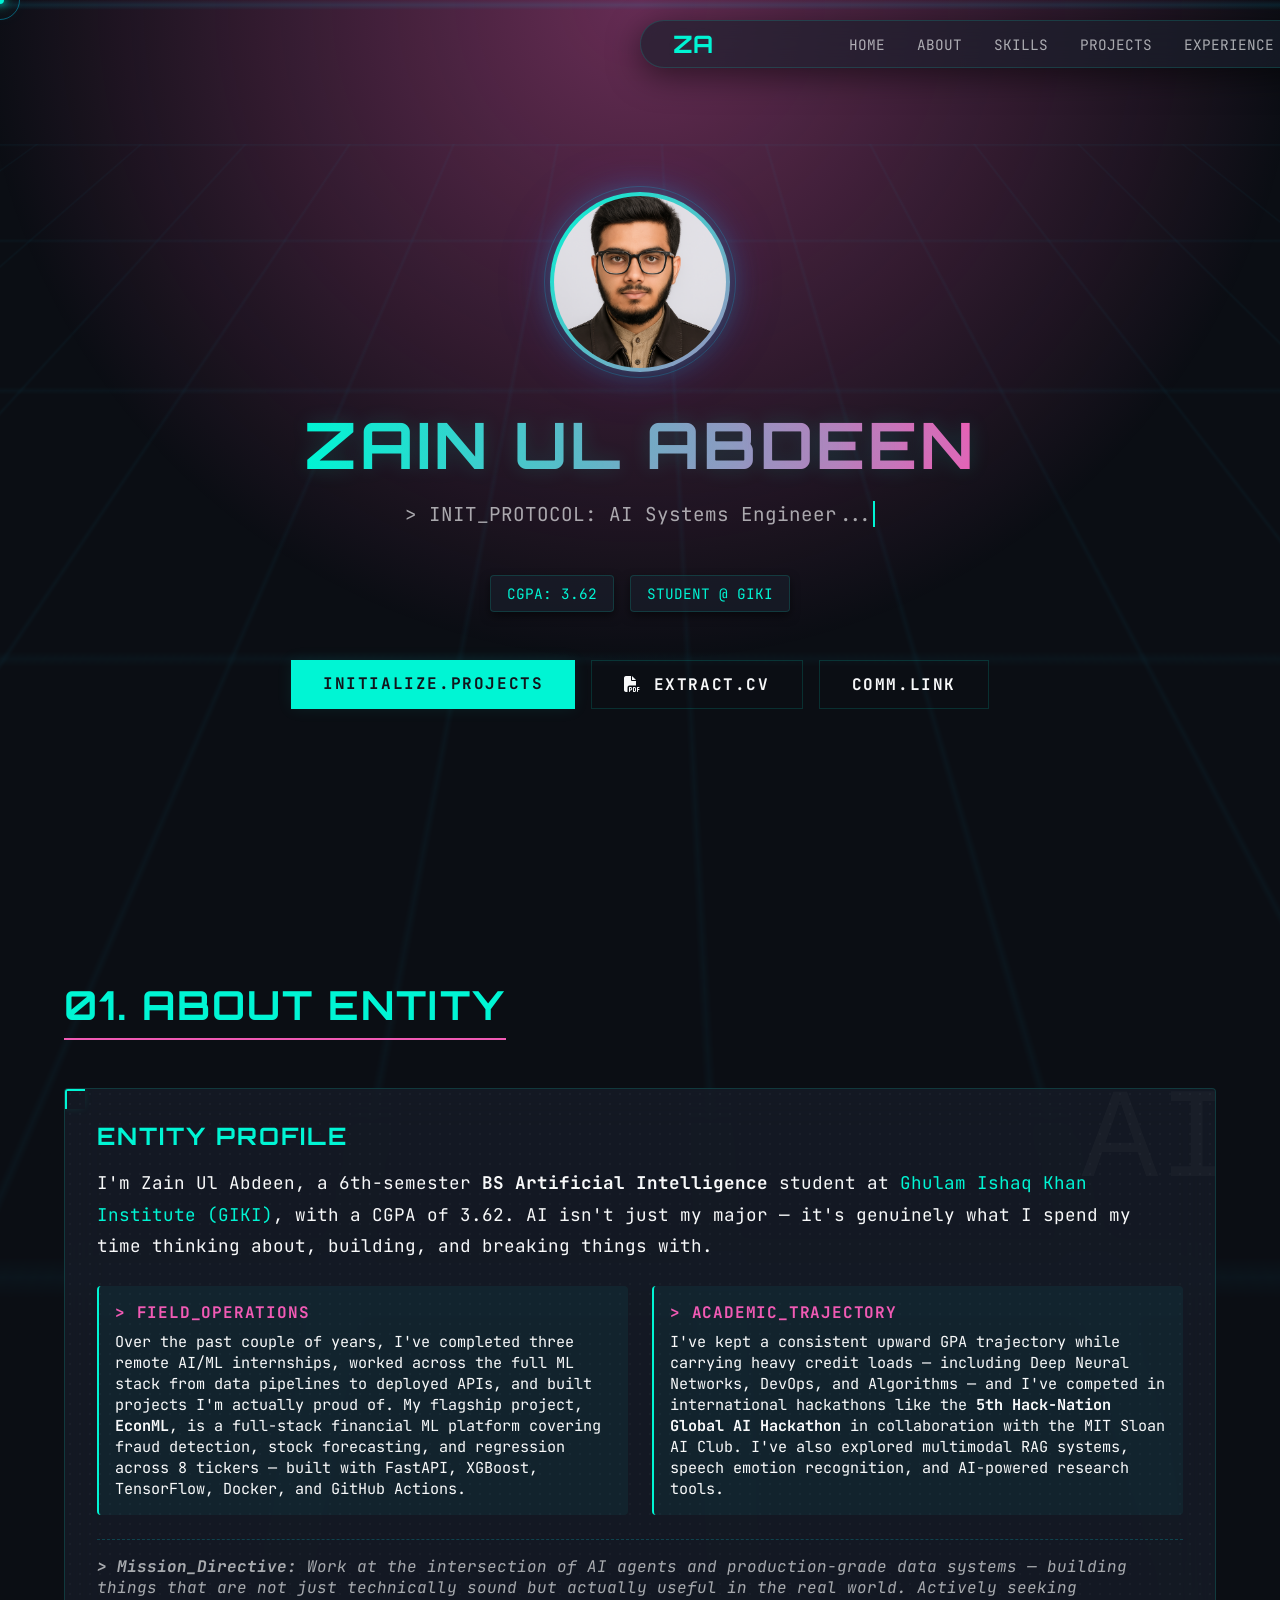
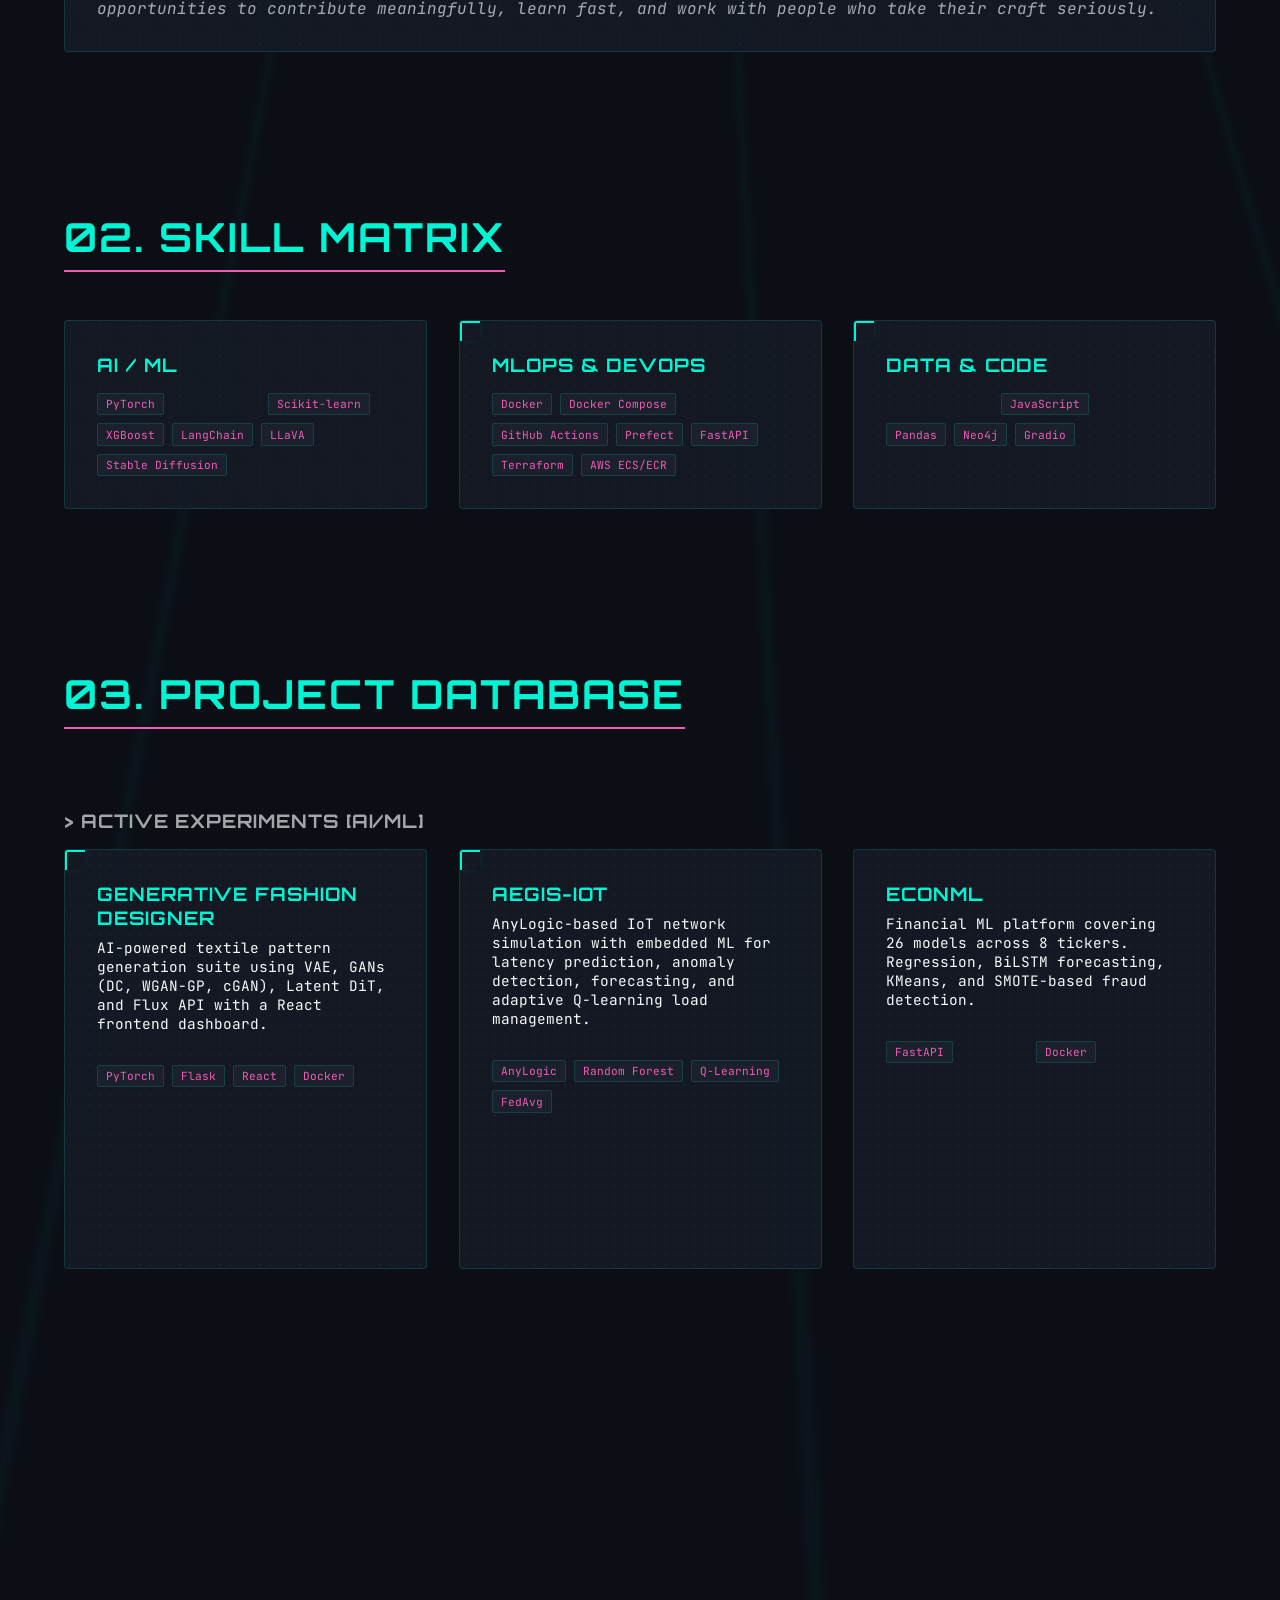
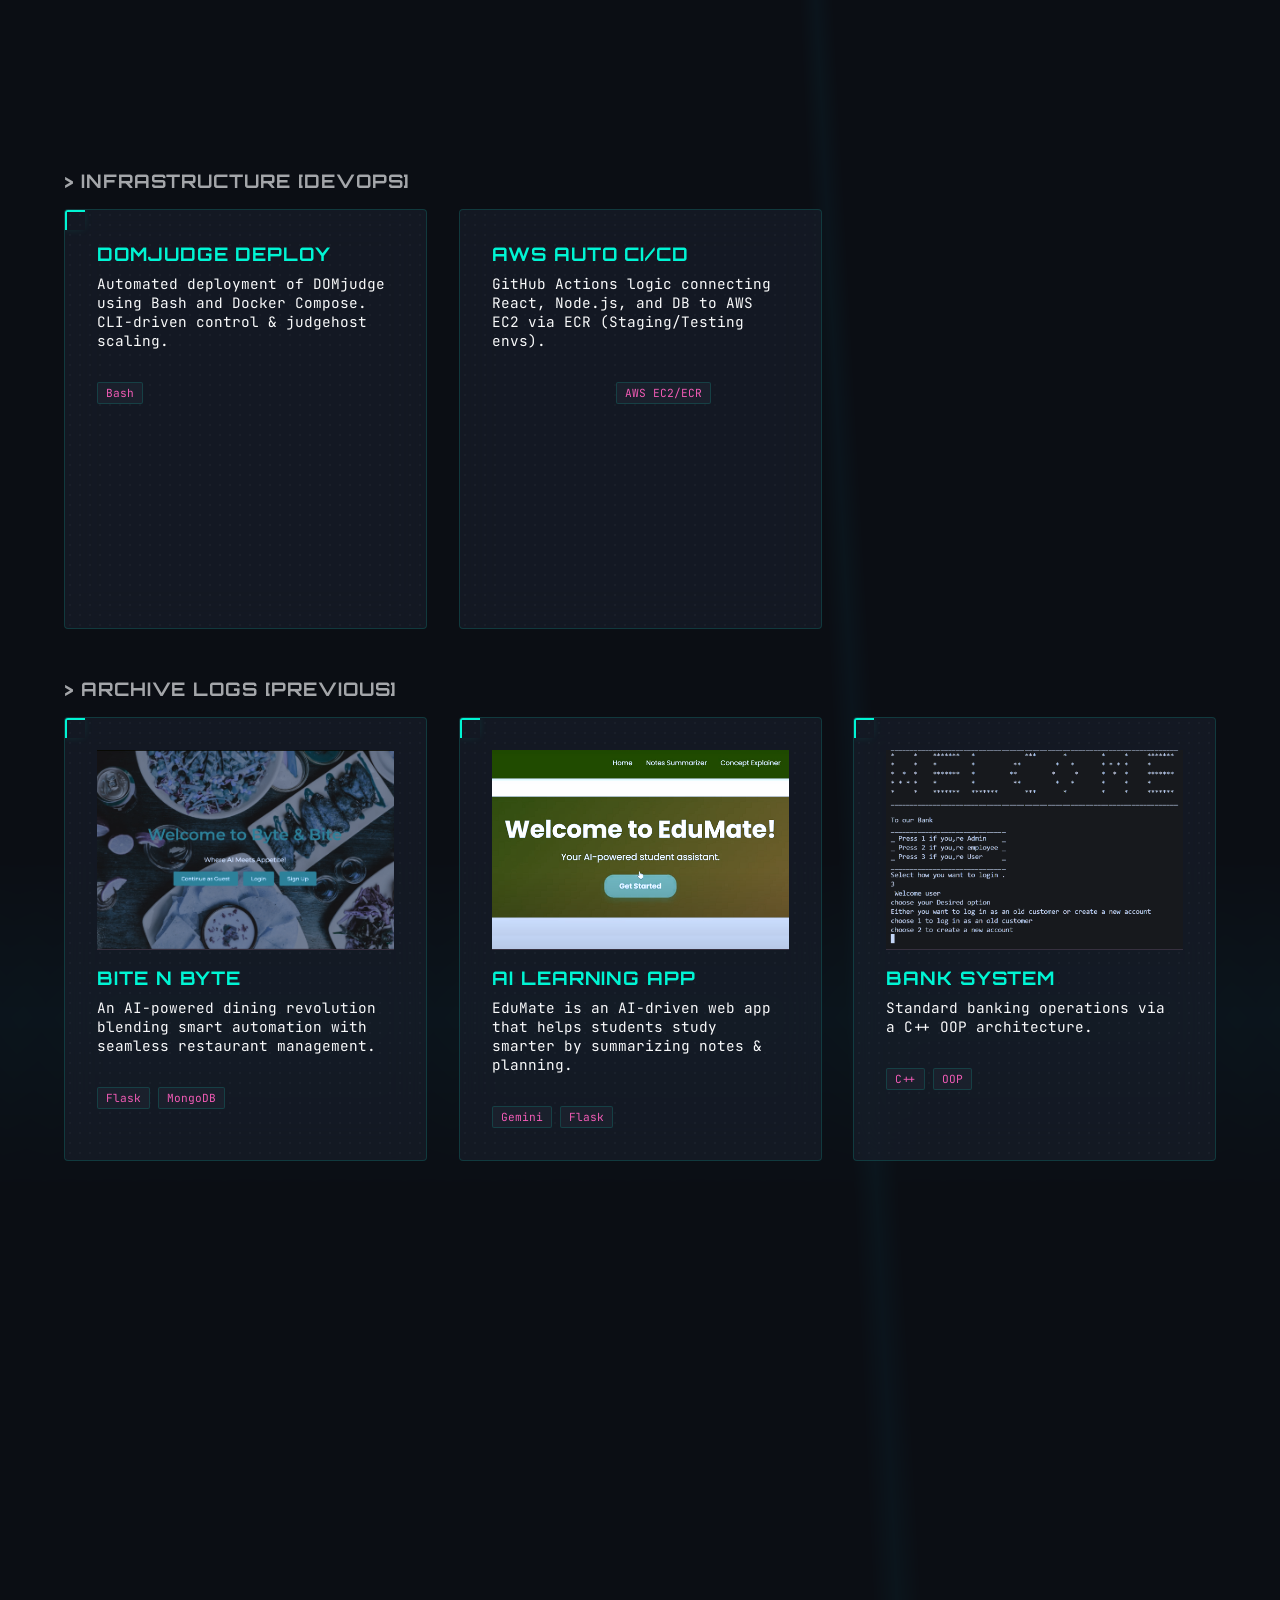
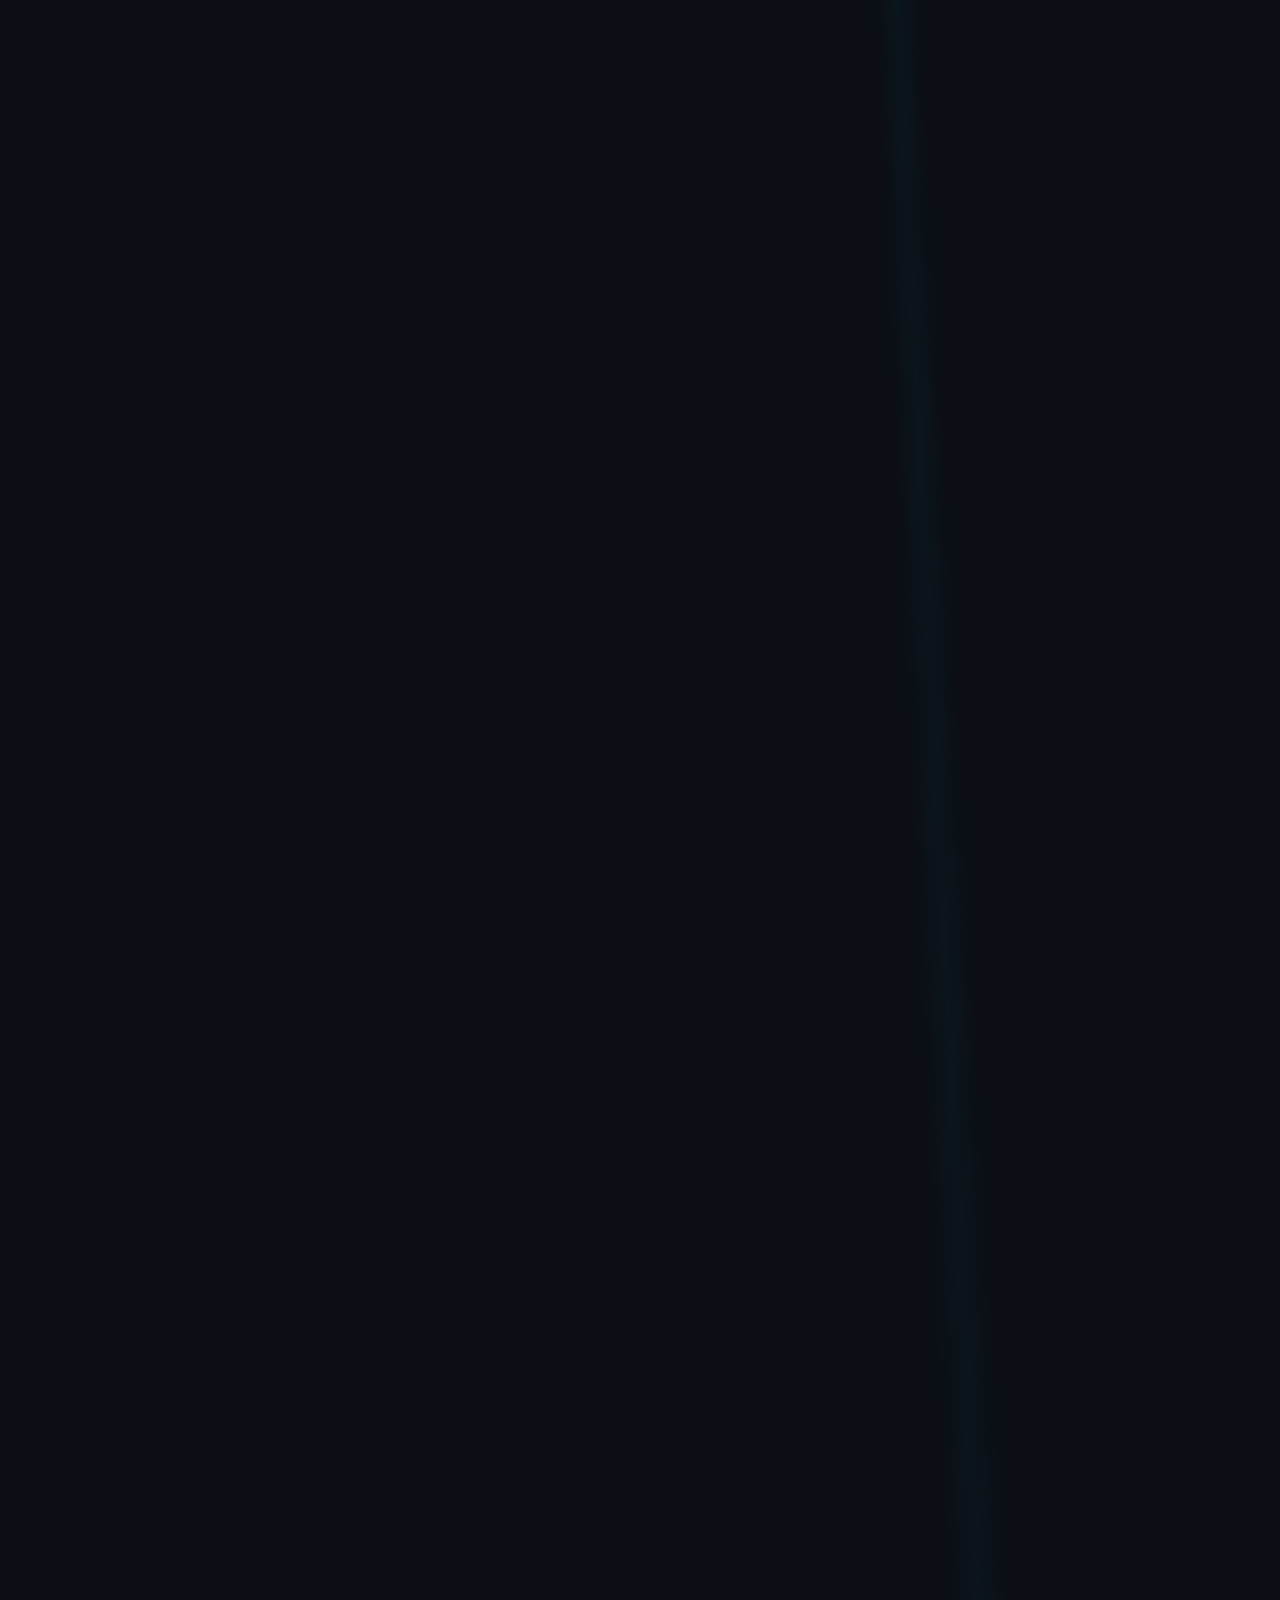
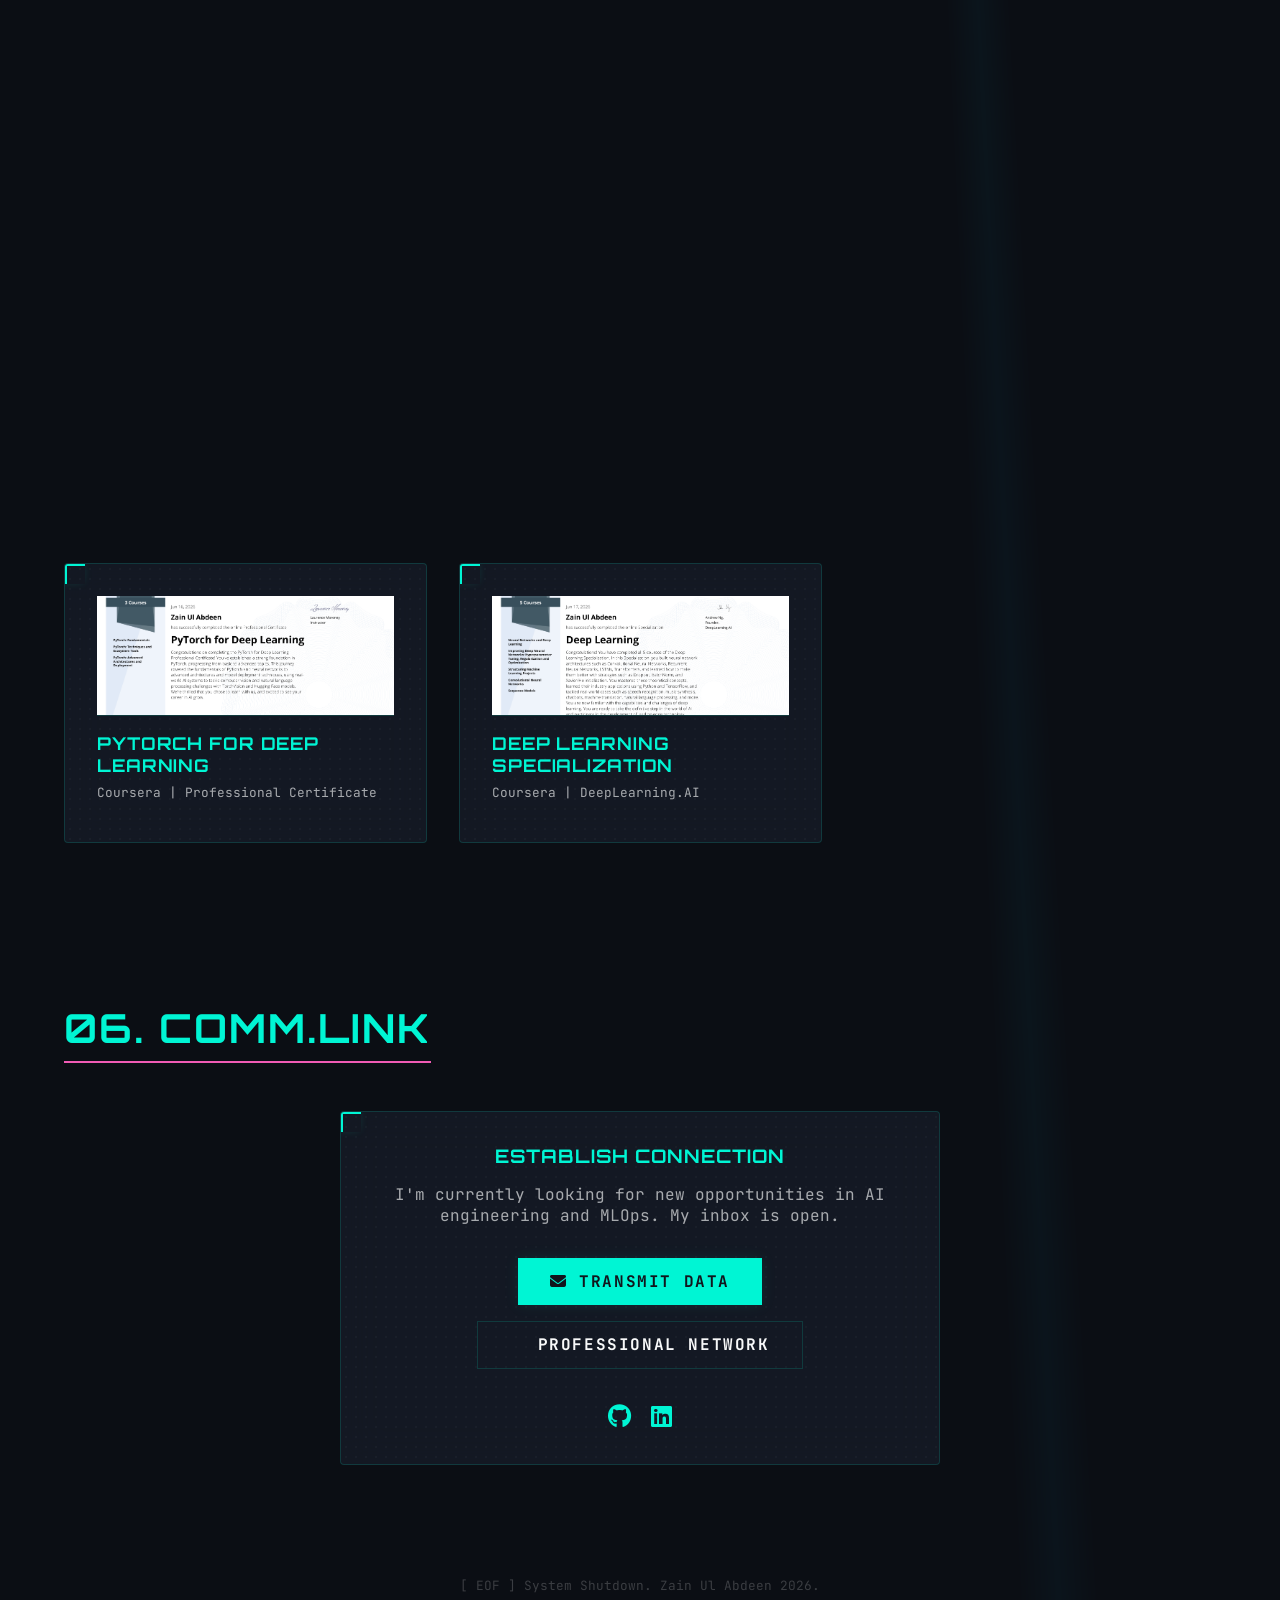
==== commit bf444e39: "Make certs shorter and add more skills" ====
--- a/index.html
+++ b/index.html
@@ -402,9 +402,9 @@
         <h2 class="section-title anim-fade-up">05. Certification Array</h2>
         <div class="grid">
             <!-- Cert 1 -->
-            <div class="glass-panel project-card anim-fade-up">
-                <div class="bracket-accent"></div>
-                <img src="machine learning specialization from stanford university.png" alt="Stanford" style="width:100%;height:150px;object-fit:cover;border-bottom:1px solid var(--border-glow);margin-bottom:1rem;">
+            <div class="glass-panel project-card cert-card anim-fade-up">
+                <div class="bracket-accent"></div>
+                <img src="machine learning specialization from stanford university.png" alt="Stanford" style="width:100%;height:120px;object-fit:cover;border-bottom:1px solid var(--border-glow);margin-bottom:1rem;">
                 <h3 style="color:var(--primary);font-size:1.1rem;margin-bottom:0.5rem;">ML Specialization</h3>
                 <p style="font-size:0.8rem;color:var(--text-secondary)">Stanford University | 2023</p>
                 <div class="project-hover-details">
@@ -412,13 +412,14 @@
                     <p>3-course specialization by Andrew Ng covering supervised learning (linear/logistic regression, neural networks), advanced algorithms (decision trees, ensemble methods), and unsupervised learning (clustering, anomaly detection, recommender systems).</p>
                     <div class="hover-meta">
                         <span class="hover-tag">Regression</span><span class="hover-tag">Neural Networks</span><span class="hover-tag">Decision Trees</span><span class="hover-tag">Clustering</span><span class="hover-tag">Recommender Systems</span>
+                    <span class="hover-tag">Data Science</span><span class="hover-tag">AI/ML</span><span class="hover-tag">Python</span>
                     </div>
                 </div>
             </div>
             <!-- Cert 2 -->
-            <div class="glass-panel project-card anim-fade-up">
-                <div class="bracket-accent"></div>
-                <img src="Mathematica for machine learning specialization from deepleaning.ai.png" alt="DeepLearning" style="width:100%;height:150px;object-fit:cover;border-bottom:1px solid var(--border-glow);margin-bottom:1rem;">
+            <div class="glass-panel project-card cert-card anim-fade-up">
+                <div class="bracket-accent"></div>
+                <img src="Mathematica for machine learning specialization from deepleaning.ai.png" alt="DeepLearning" style="width:100%;height:120px;object-fit:cover;border-bottom:1px solid var(--border-glow);margin-bottom:1rem;">
                 <h3 style="color:var(--primary);font-size:1.1rem;margin-bottom:0.5rem;">Math for ML</h3>
                 <p style="font-size:0.8rem;color:var(--text-secondary)">DeepLearning.AI | 2023</p>
                 <div class="project-hover-details">
@@ -426,13 +427,14 @@
                     <p>Foundational mathematics for machine learning covering linear algebra (vectors, matrices, eigendecomposition), multivariate calculus (gradients, backpropagation), and probability & statistics (Bayes' theorem, distributions, PCA).</p>
                     <div class="hover-meta">
                         <span class="hover-tag">Linear Algebra</span><span class="hover-tag">Calculus</span><span class="hover-tag">Probability</span><span class="hover-tag">PCA</span><span class="hover-tag">Optimization</span>
+                    <span class="hover-tag">Data Science</span><span class="hover-tag">AI/ML</span><span class="hover-tag">Python</span>
                     </div>
                 </div>
             </div>
             <!-- Cert 3 -->
-            <div class="glass-panel project-card anim-fade-up">
-                <div class="bracket-accent"></div>
-                <img src="Tensorflow developer preofessional certificate from deeplearning.AI.png" alt="DeepLearning" style="width:100%;height:150px;object-fit:cover;border-bottom:1px solid var(--border-glow);margin-bottom:1rem;">
+            <div class="glass-panel project-card cert-card anim-fade-up">
+                <div class="bracket-accent"></div>
+                <img src="Tensorflow developer preofessional certificate from deeplearning.AI.png" alt="DeepLearning" style="width:100%;height:120px;object-fit:cover;border-bottom:1px solid var(--border-glow);margin-bottom:1rem;">
                 <h3 style="color:var(--primary);font-size:1.1rem;margin-bottom:0.5rem;">TensorFlow Dev</h3>
                 <p style="font-size:0.8rem;color:var(--text-secondary)">DeepLearning.AI | 2023</p>
                 <div class="project-hover-details">
@@ -440,13 +442,14 @@
                     <p>Professional certificate covering TensorFlow for building CNNs for computer vision, NLP with RNNs/LSTMs and word embeddings, time-series forecasting, and deploying production-grade deep learning models with TF Serving and TFLite.</p>
                     <div class="hover-meta">
                         <span class="hover-tag">TensorFlow</span><span class="hover-tag">CNNs</span><span class="hover-tag">RNN/LSTM</span><span class="hover-tag">NLP</span><span class="hover-tag">Time Series</span><span class="hover-tag">TFLite</span>
+                    <span class="hover-tag">Data Science</span><span class="hover-tag">AI/ML</span><span class="hover-tag">Python</span>
                     </div>
                 </div>
             </div>
             <!-- Cert 4 -->
-            <div class="glass-panel project-card anim-fade-up">
-                <div class="bracket-accent"></div>
-                <img src="Generative AI for software develpoment Professional certificate from deeplearning.ai.png" alt="DeepLearning" style="width:100%;height:150px;object-fit:cover;border-bottom:1px solid var(--border-glow);margin-bottom:1rem;">
+            <div class="glass-panel project-card cert-card anim-fade-up">
+                <div class="bracket-accent"></div>
+                <img src="Generative AI for software develpoment Professional certificate from deeplearning.ai.png" alt="DeepLearning" style="width:100%;height:120px;object-fit:cover;border-bottom:1px solid var(--border-glow);margin-bottom:1rem;">
                 <h3 style="color:var(--primary);font-size:1.1rem;margin-bottom:0.5rem;">Generative AI</h3>
                 <p style="font-size:0.8rem;color:var(--text-secondary)">DeepLearning.AI | 2023</p>
                 <div class="project-hover-details">
@@ -454,13 +457,14 @@
                     <p>Professional certificate on leveraging LLMs and generative AI for software development — prompt engineering, AI-assisted code generation, debugging workflows, automated testing, and integrating AI copilots into development pipelines.</p>
                     <div class="hover-meta">
                         <span class="hover-tag">LLMs</span><span class="hover-tag">Prompt Engineering</span><span class="hover-tag">Code Generation</span><span class="hover-tag">AI Copilots</span><span class="hover-tag">Automation</span>
+                    <span class="hover-tag">Data Science</span><span class="hover-tag">AI/ML</span><span class="hover-tag">Python</span>
                     </div>
                 </div>
             </div>
             <!-- Cert 5 -->
-            <div class="glass-panel project-card anim-fade-up">
-                <div class="bracket-accent"></div>
-                <img src="Data analysis with R programming from google.png" alt="Google" style="width:100%;height:150px;object-fit:cover;border-bottom:1px solid var(--border-glow);margin-bottom:1rem;">
+            <div class="glass-panel project-card cert-card anim-fade-up">
+                <div class="bracket-accent"></div>
+                <img src="Data analysis with R programming from google.png" alt="Google" style="width:100%;height:120px;object-fit:cover;border-bottom:1px solid var(--border-glow);margin-bottom:1rem;">
                 <h3 style="color:var(--primary);font-size:1.1rem;margin-bottom:0.5rem;">Data Analysis (R)</h3>
                 <p style="font-size:0.8rem;color:var(--text-secondary)">Google | 2023</p>
                 <div class="project-hover-details">
@@ -468,13 +472,14 @@
                     <p>Google's course on data analysis using R programming — data cleaning with tidyverse, exploratory data analysis, statistical visualization with ggplot2, R Markdown reporting, and working with structured datasets for business insights.</p>
                     <div class="hover-meta">
                         <span class="hover-tag">R</span><span class="hover-tag">Tidyverse</span><span class="hover-tag">ggplot2</span><span class="hover-tag">EDA</span><span class="hover-tag">R Markdown</span>
+                    <span class="hover-tag">Data Science</span><span class="hover-tag">AI/ML</span><span class="hover-tag">Python</span>
                     </div>
                 </div>
             </div>
             <!-- Cert 6 -->
-            <div class="glass-panel project-card anim-fade-up">
-                <div class="bracket-accent"></div>
-                <img src="Microsoft office specialist from microsoft.png" alt="Microsoft" style="width:100%;height:150px;object-fit:cover;border-bottom:1px solid var(--border-glow);margin-bottom:1rem;">
+            <div class="glass-panel project-card cert-card anim-fade-up">
+                <div class="bracket-accent"></div>
+                <img src="Microsoft office specialist from microsoft.png" alt="Microsoft" style="width:100%;height:120px;object-fit:cover;border-bottom:1px solid var(--border-glow);margin-bottom:1rem;">
                 <h3 style="color:var(--primary);font-size:1.1rem;margin-bottom:0.5rem;">Office Specialist</h3>
                 <p style="font-size:0.8rem;color:var(--text-secondary)">Microsoft | 2023</p>
                 <div class="project-hover-details">
@@ -482,13 +487,14 @@
                     <p>Certified proficiency in the Microsoft Office suite — advanced Excel (pivot tables, VLOOKUP, macros), Word document formatting, PowerPoint presentation design, and data management with Access and Outlook productivity workflows.</p>
                     <div class="hover-meta">
                         <span class="hover-tag">Excel</span><span class="hover-tag">Pivot Tables</span><span class="hover-tag">Word</span><span class="hover-tag">PowerPoint</span><span class="hover-tag">Macros</span>
+                    <span class="hover-tag">Data Science</span><span class="hover-tag">AI/ML</span><span class="hover-tag">Python</span>
                     </div>
                 </div>
             </div>
             <!-- Cert 7 -->
-            <div class="glass-panel project-card anim-fade-up">
-                <div class="bracket-accent"></div>
-                <img src="oracle ai foundations associalte.png" alt="Oracle" style="width:100%;height:150px;object-fit:cover;border-bottom:1px solid var(--border-glow);margin-bottom:1rem;">
+            <div class="glass-panel project-card cert-card anim-fade-up">
+                <div class="bracket-accent"></div>
+                <img src="oracle ai foundations associalte.png" alt="Oracle" style="width:100%;height:120px;object-fit:cover;border-bottom:1px solid var(--border-glow);margin-bottom:1rem;">
                 <h3 style="color:var(--primary);font-size:1.1rem;margin-bottom:0.5rem;">Oracle AI Foundations</h3>
                 <p style="font-size:0.8rem;color:var(--text-secondary)">Oracle | Associate</p>
                 <div class="project-hover-details">
@@ -496,13 +502,14 @@
                     <p>Oracle certification covering AI and ML fundamentals — deep learning, NLP, computer vision, Oracle Cloud Infrastructure (OCI) AI services, generative AI concepts, responsible AI practices, and deploying ML models on OCI.</p>
                     <div class="hover-meta">
                         <span class="hover-tag">OCI</span><span class="hover-tag">Deep Learning</span><span class="hover-tag">NLP</span><span class="hover-tag">Computer Vision</span><span class="hover-tag">Generative AI</span><span class="hover-tag">Cloud AI</span>
+                    <span class="hover-tag">Data Science</span><span class="hover-tag">AI/ML</span><span class="hover-tag">Python</span>
                     </div>
                 </div>
             </div>
             <!-- Cert 8 -->
-            <div class="glass-panel project-card anim-fade-up">
-                <div class="bracket-accent"></div>
-                <img src="rag by ibm.png" alt="IBM" style="width:100%;height:150px;object-fit:cover;border-bottom:1px solid var(--border-glow);margin-bottom:1rem;">
+            <div class="glass-panel project-card cert-card anim-fade-up">
+                <div class="bracket-accent"></div>
+                <img src="rag by ibm.png" alt="IBM" style="width:100%;height:120px;object-fit:cover;border-bottom:1px solid var(--border-glow);margin-bottom:1rem;">
                 <h3 style="color:var(--primary);font-size:1.1rem;margin-bottom:0.5rem;">RAG</h3>
                 <p style="font-size:0.8rem;color:var(--text-secondary)">IBM</p>
                 <div class="project-hover-details">
@@ -510,13 +517,14 @@
                     <p>IBM course on RAG architectures — vector databases, embedding models, document chunking strategies, retrieval pipelines, prompt augmentation with context injection, and building grounded LLM applications that minimize hallucinations.</p>
                     <div class="hover-meta">
                         <span class="hover-tag">RAG</span><span class="hover-tag">Vector DBs</span><span class="hover-tag">Embeddings</span><span class="hover-tag">LLMs</span><span class="hover-tag">Chunking</span><span class="hover-tag">Retrieval</span>
+                    <span class="hover-tag">Data Science</span><span class="hover-tag">AI/ML</span><span class="hover-tag">Python</span>
                     </div>
                 </div>
             </div>
             <!-- Cert 9 -->
-            <div class="glass-panel project-card anim-fade-up">
-                <div class="bracket-accent"></div>
-                <img src="google advanced data analytics.png" alt="Google" style="width:100%;height:150px;object-fit:cover;border-bottom:1px solid var(--border-glow);margin-bottom:1rem;">
+            <div class="glass-panel project-card cert-card anim-fade-up">
+                <div class="bracket-accent"></div>
+                <img src="google advanced data analytics.png" alt="Google" style="width:100%;height:120px;object-fit:cover;border-bottom:1px solid var(--border-glow);margin-bottom:1rem;">
                 <h3 style="color:var(--primary);font-size:1.1rem;margin-bottom:0.5rem;">Adv. Data Analytics</h3>
                 <p style="font-size:0.8rem;color:var(--text-secondary)">Google | 8 Courses</p>
                 <div class="project-hover-details">
@@ -524,13 +532,14 @@
                     <p>Google's 8-course professional certificate covering the full data analytics lifecycle — Python, exploratory data analysis, statistical modeling, regression analysis, machine learning with scikit-learn, and Tableau visualization for executive dashboards.</p>
                     <div class="hover-meta">
                         <span class="hover-tag">Python</span><span class="hover-tag">Statistics</span><span class="hover-tag">Regression</span><span class="hover-tag">Scikit-learn</span><span class="hover-tag">Tableau</span><span class="hover-tag">EDA</span>
+                    <span class="hover-tag">Data Science</span><span class="hover-tag">AI/ML</span><span class="hover-tag">Python</span>
                     </div>
                 </div>
             </div>
             <!-- Cert 10 -->
-            <div class="glass-panel project-card anim-fade-up">
-                <div class="bracket-accent"></div>
-                <img src="Coursera 0EFL0A4VLWEZ.png" alt="Coursera" style="width:100%;height:150px;object-fit:cover;border-bottom:1px solid var(--border-glow);margin-bottom:1rem;">
+            <div class="glass-panel project-card cert-card anim-fade-up">
+                <div class="bracket-accent"></div>
+                <img src="Coursera 0EFL0A4VLWEZ.png" alt="Coursera" style="width:100%;height:120px;object-fit:cover;border-bottom:1px solid var(--border-glow);margin-bottom:1rem;">
                 <h3 style="color:var(--primary);font-size:1.1rem;margin-bottom:0.5rem;">PyTorch for Deep Learning</h3>
                 <p style="font-size:0.8rem;color:var(--text-secondary)">Coursera | Professional Certificate</p>
                 <div class="project-hover-details">
@@ -538,13 +547,14 @@
                     <p>Professional certificate covering fundamentals of PyTorch and neural networks, advanced architectures, and model deployment techniques, using real-world AI systems for CV and NLP with TorchVision and Hugging Face.</p>
                     <div class="hover-meta">
                         <span class="hover-tag">PyTorch</span><span class="hover-tag">Neural Networks</span><span class="hover-tag">CV</span><span class="hover-tag">NLP</span><span class="hover-tag">Hugging Face</span><span class="hover-tag">Deployment</span>
+                    <span class="hover-tag">Data Science</span><span class="hover-tag">AI/ML</span><span class="hover-tag">Python</span>
                     </div>
                 </div>
             </div>
             <!-- Cert 11 -->
-            <div class="glass-panel project-card anim-fade-up">
-                <div class="bracket-accent"></div>
-                <img src="Coursera 8KX2HIEF33HT.png" alt="Coursera" style="width:100%;height:150px;object-fit:cover;border-bottom:1px solid var(--border-glow);margin-bottom:1rem;">
+            <div class="glass-panel project-card cert-card anim-fade-up">
+                <div class="bracket-accent"></div>
+                <img src="Coursera 8KX2HIEF33HT.png" alt="Coursera" style="width:100%;height:120px;object-fit:cover;border-bottom:1px solid var(--border-glow);margin-bottom:1rem;">
                 <h3 style="color:var(--primary);font-size:1.1rem;margin-bottom:0.5rem;">Deep Learning Specialization</h3>
                 <p style="font-size:0.8rem;color:var(--text-secondary)">Coursera | DeepLearning.AI</p>
                 <div class="project-hover-details">
@@ -552,6 +562,7 @@
                     <p>5-course specialization covering Neural Networks, Hyperparameter Tuning, Structuring ML Projects, CNNs, and Sequence Models (RNNs, LSTMs, Transformers). Practical applications in Python and TensorFlow.</p>
                     <div class="hover-meta">
                         <span class="hover-tag">Deep Learning</span><span class="hover-tag">CNN</span><span class="hover-tag">RNN</span><span class="hover-tag">Transformers</span><span class="hover-tag">TensorFlow</span>
+                    <span class="hover-tag">Data Science</span><span class="hover-tag">AI/ML</span><span class="hover-tag">Python</span>
                     </div>
                 </div>
             </div>
--- a/styles.css
+++ b/styles.css
@@ -499,6 +499,10 @@
   flex-direction: column;
 }
 
+.cert-card {
+  min-height: 280px;
+}
+
 .project-hover-details {
   position: absolute;
   bottom: 0;
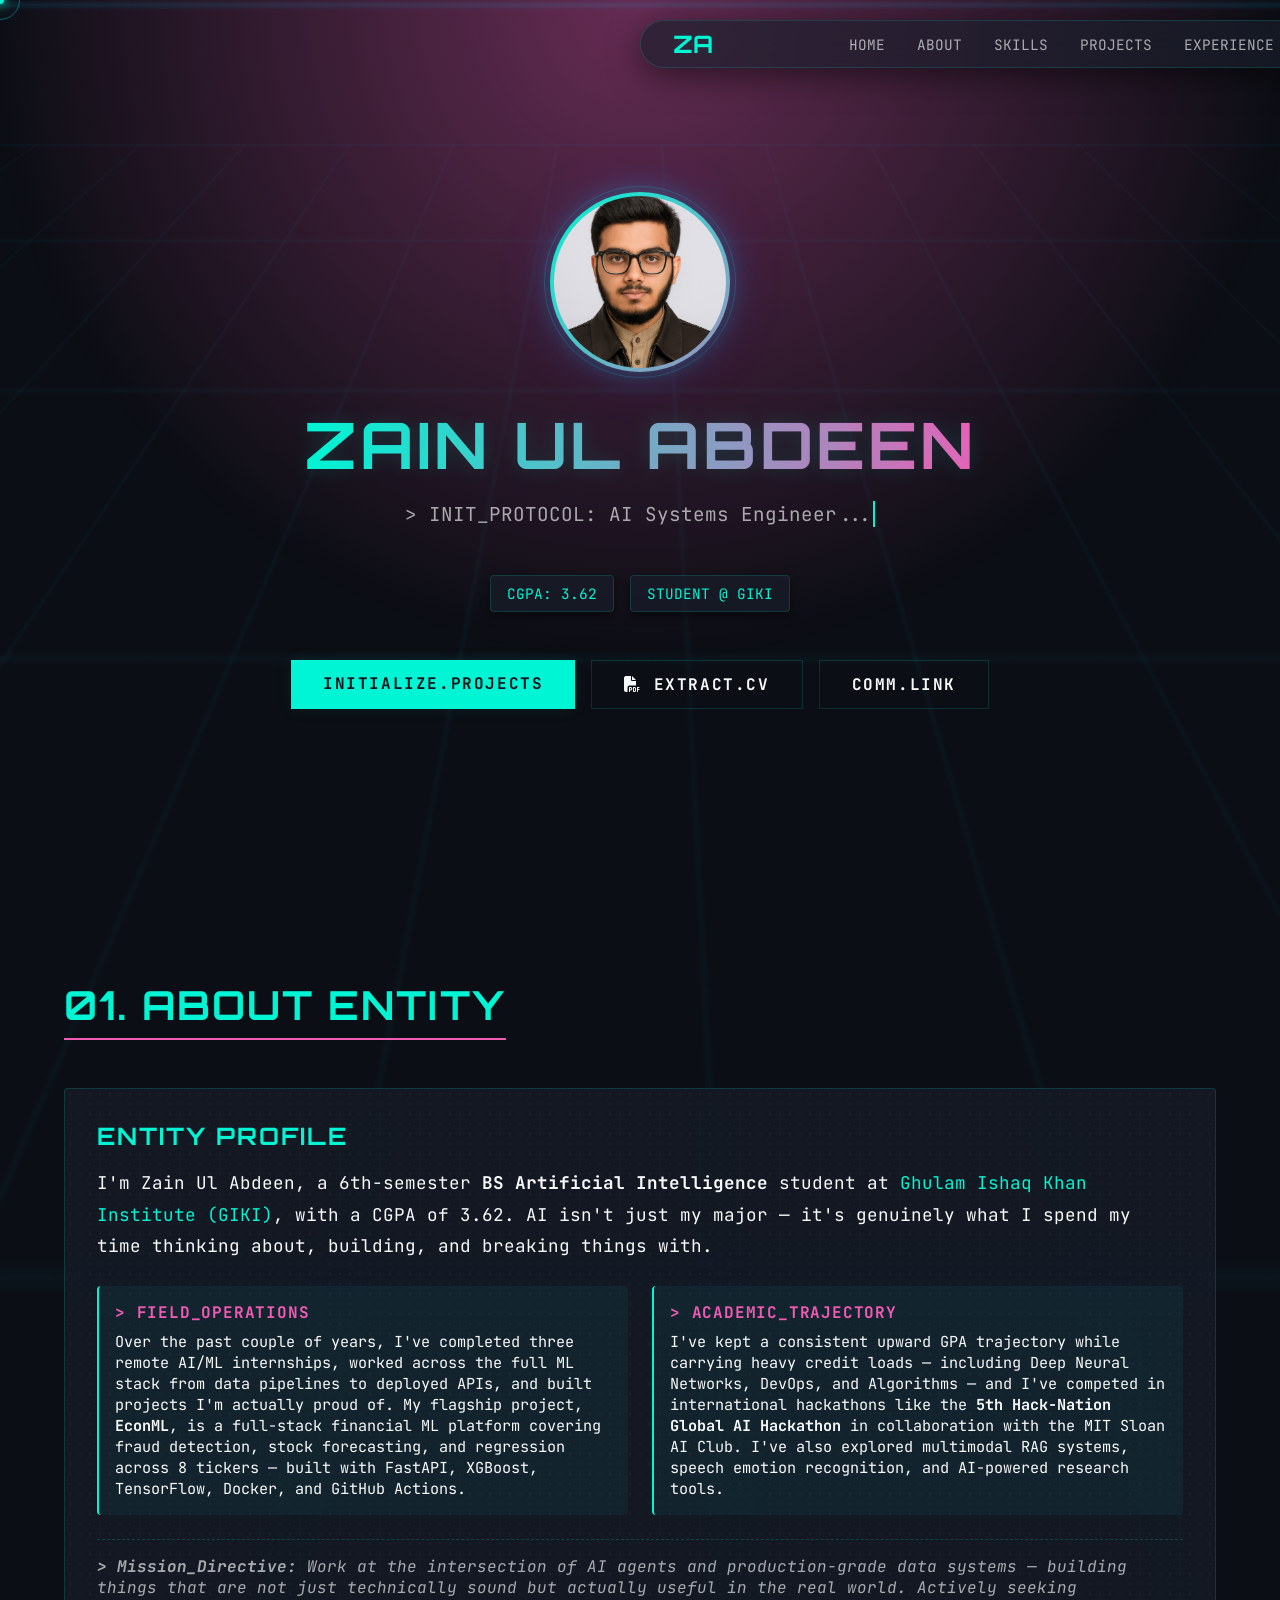
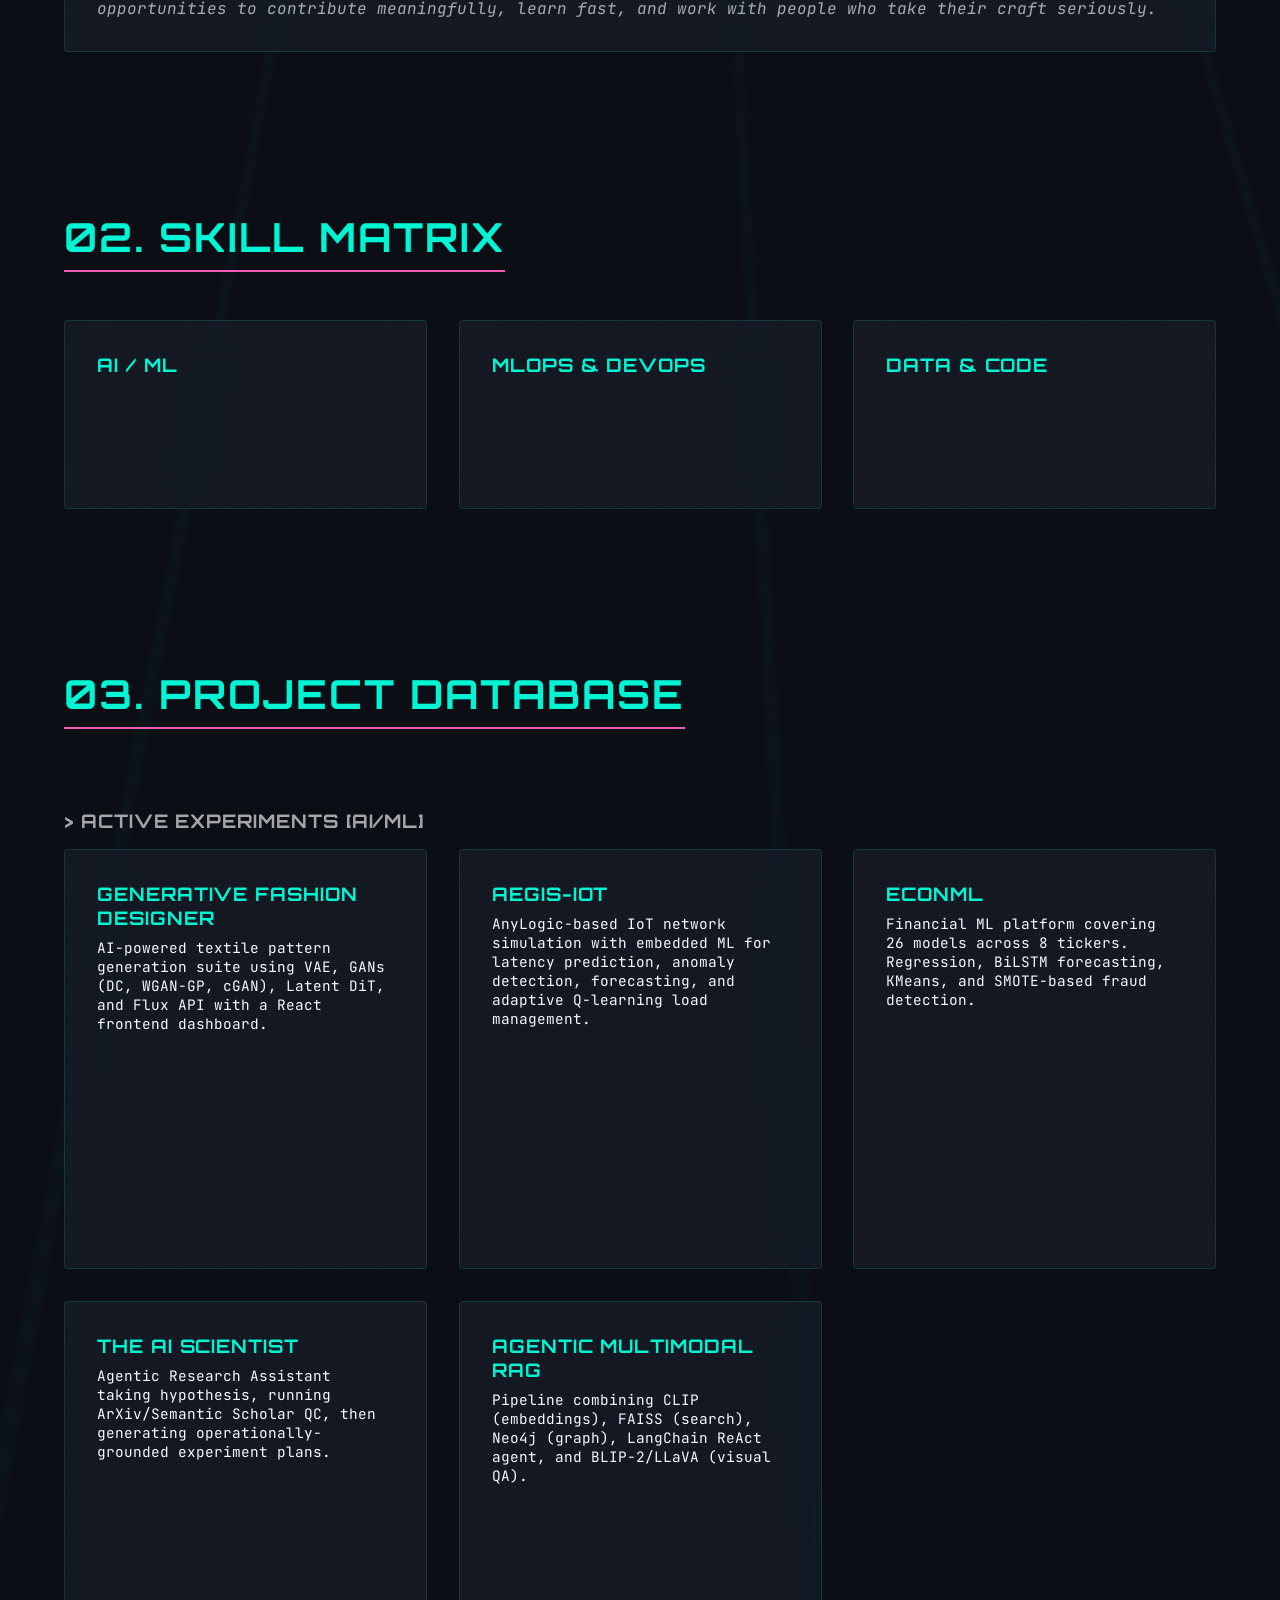
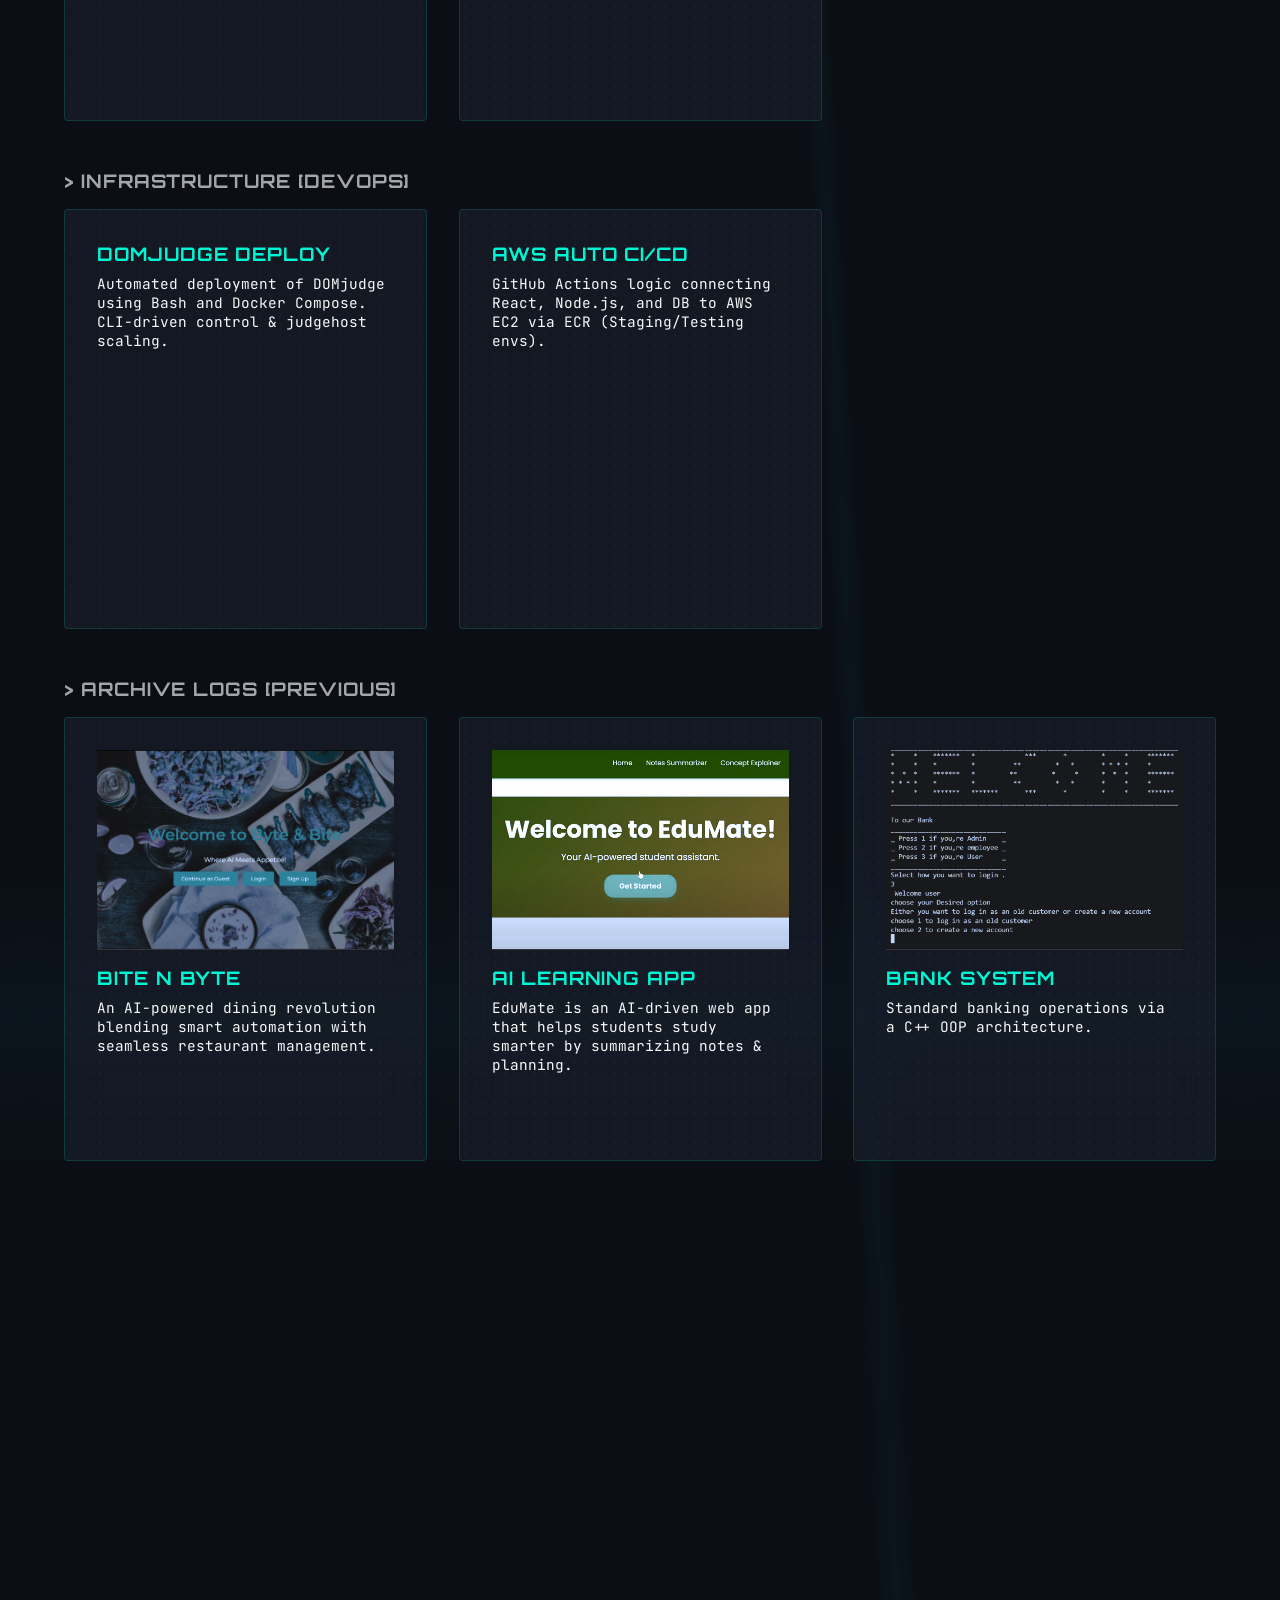
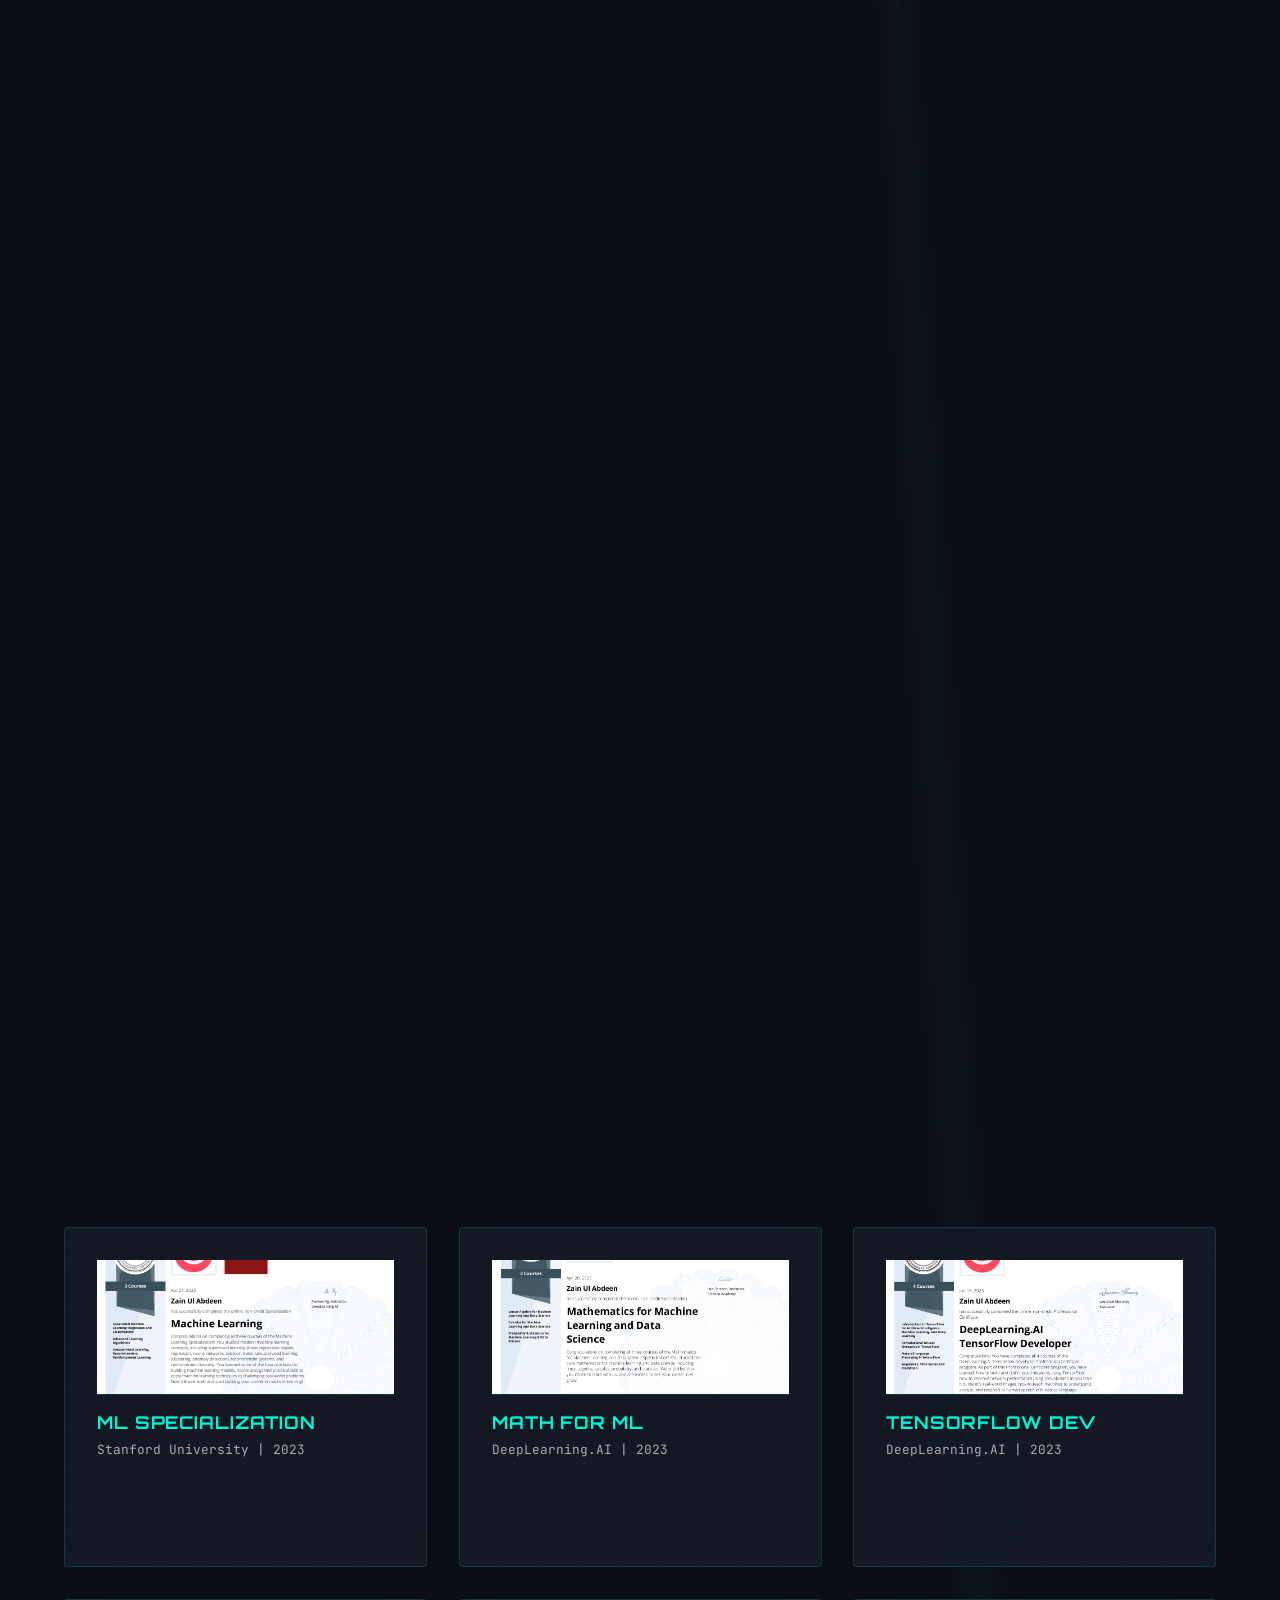
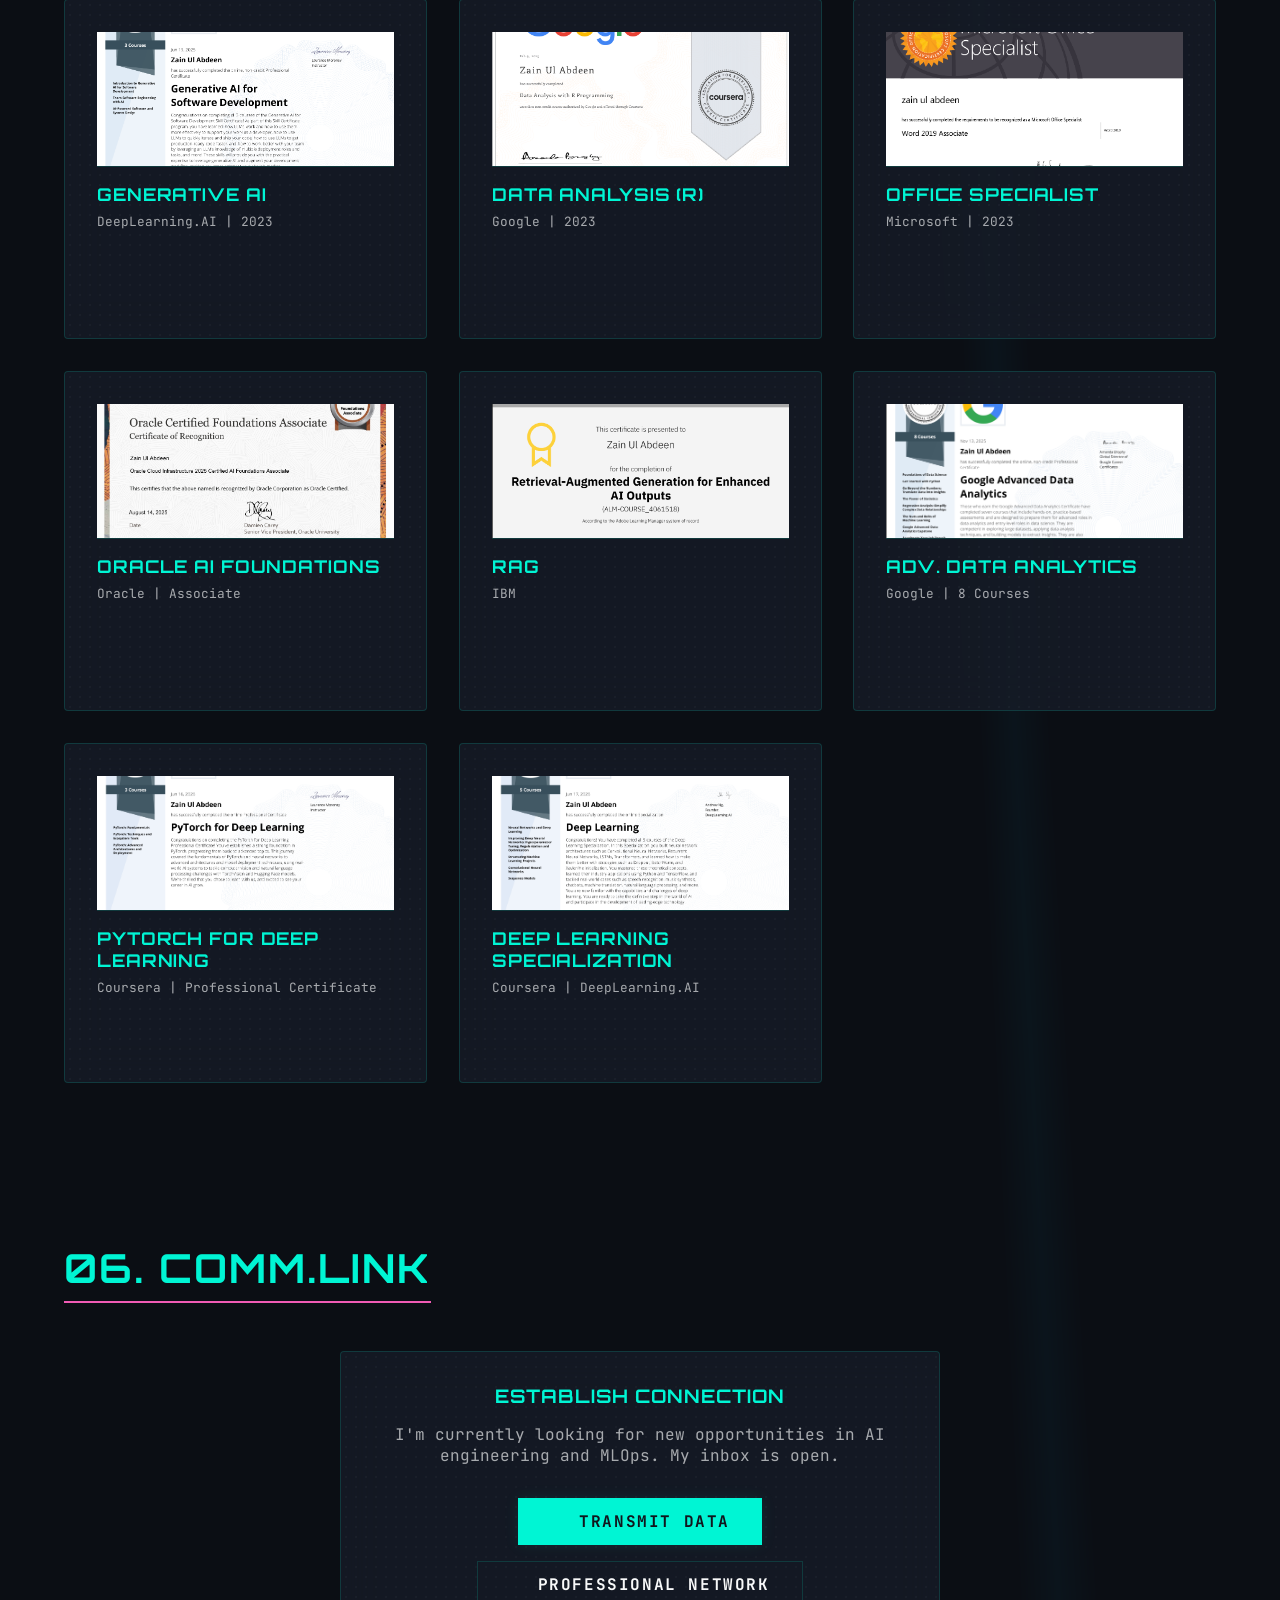
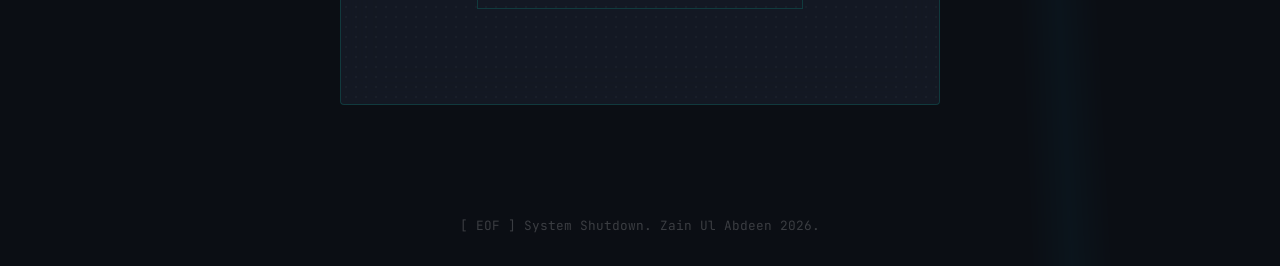
==== commit b1b4cb49: "Tweak cert cards size slightly larger" ====
--- a/index.html
+++ b/index.html
@@ -404,7 +404,7 @@
             <!-- Cert 1 -->
             <div class="glass-panel project-card cert-card anim-fade-up">
                 <div class="bracket-accent"></div>
-                <img src="machine learning specialization from stanford university.png" alt="Stanford" style="width:100%;height:120px;object-fit:cover;border-bottom:1px solid var(--border-glow);margin-bottom:1rem;">
+                <img src="machine learning specialization from stanford university.png" alt="Stanford" style="width:100%;height:135px;object-fit:cover;border-bottom:1px solid var(--border-glow);margin-bottom:1rem;">
                 <h3 style="color:var(--primary);font-size:1.1rem;margin-bottom:0.5rem;">ML Specialization</h3>
                 <p style="font-size:0.8rem;color:var(--text-secondary)">Stanford University | 2023</p>
                 <div class="project-hover-details">
@@ -419,7 +419,7 @@
             <!-- Cert 2 -->
             <div class="glass-panel project-card cert-card anim-fade-up">
                 <div class="bracket-accent"></div>
-                <img src="Mathematica for machine learning specialization from deepleaning.ai.png" alt="DeepLearning" style="width:100%;height:120px;object-fit:cover;border-bottom:1px solid var(--border-glow);margin-bottom:1rem;">
+                <img src="Mathematica for machine learning specialization from deepleaning.ai.png" alt="DeepLearning" style="width:100%;height:135px;object-fit:cover;border-bottom:1px solid var(--border-glow);margin-bottom:1rem;">
                 <h3 style="color:var(--primary);font-size:1.1rem;margin-bottom:0.5rem;">Math for ML</h3>
                 <p style="font-size:0.8rem;color:var(--text-secondary)">DeepLearning.AI | 2023</p>
                 <div class="project-hover-details">
@@ -434,7 +434,7 @@
             <!-- Cert 3 -->
             <div class="glass-panel project-card cert-card anim-fade-up">
                 <div class="bracket-accent"></div>
-                <img src="Tensorflow developer preofessional certificate from deeplearning.AI.png" alt="DeepLearning" style="width:100%;height:120px;object-fit:cover;border-bottom:1px solid var(--border-glow);margin-bottom:1rem;">
+                <img src="Tensorflow developer preofessional certificate from deeplearning.AI.png" alt="DeepLearning" style="width:100%;height:135px;object-fit:cover;border-bottom:1px solid var(--border-glow);margin-bottom:1rem;">
                 <h3 style="color:var(--primary);font-size:1.1rem;margin-bottom:0.5rem;">TensorFlow Dev</h3>
                 <p style="font-size:0.8rem;color:var(--text-secondary)">DeepLearning.AI | 2023</p>
                 <div class="project-hover-details">
@@ -449,7 +449,7 @@
             <!-- Cert 4 -->
             <div class="glass-panel project-card cert-card anim-fade-up">
                 <div class="bracket-accent"></div>
-                <img src="Generative AI for software develpoment Professional certificate from deeplearning.ai.png" alt="DeepLearning" style="width:100%;height:120px;object-fit:cover;border-bottom:1px solid var(--border-glow);margin-bottom:1rem;">
+                <img src="Generative AI for software develpoment Professional certificate from deeplearning.ai.png" alt="DeepLearning" style="width:100%;height:135px;object-fit:cover;border-bottom:1px solid var(--border-glow);margin-bottom:1rem;">
                 <h3 style="color:var(--primary);font-size:1.1rem;margin-bottom:0.5rem;">Generative AI</h3>
                 <p style="font-size:0.8rem;color:var(--text-secondary)">DeepLearning.AI | 2023</p>
                 <div class="project-hover-details">
@@ -464,7 +464,7 @@
             <!-- Cert 5 -->
             <div class="glass-panel project-card cert-card anim-fade-up">
                 <div class="bracket-accent"></div>
-                <img src="Data analysis with R programming from google.png" alt="Google" style="width:100%;height:120px;object-fit:cover;border-bottom:1px solid var(--border-glow);margin-bottom:1rem;">
+                <img src="Data analysis with R programming from google.png" alt="Google" style="width:100%;height:135px;object-fit:cover;border-bottom:1px solid var(--border-glow);margin-bottom:1rem;">
                 <h3 style="color:var(--primary);font-size:1.1rem;margin-bottom:0.5rem;">Data Analysis (R)</h3>
                 <p style="font-size:0.8rem;color:var(--text-secondary)">Google | 2023</p>
                 <div class="project-hover-details">
@@ -479,7 +479,7 @@
             <!-- Cert 6 -->
             <div class="glass-panel project-card cert-card anim-fade-up">
                 <div class="bracket-accent"></div>
-                <img src="Microsoft office specialist from microsoft.png" alt="Microsoft" style="width:100%;height:120px;object-fit:cover;border-bottom:1px solid var(--border-glow);margin-bottom:1rem;">
+                <img src="Microsoft office specialist from microsoft.png" alt="Microsoft" style="width:100%;height:135px;object-fit:cover;border-bottom:1px solid var(--border-glow);margin-bottom:1rem;">
                 <h3 style="color:var(--primary);font-size:1.1rem;margin-bottom:0.5rem;">Office Specialist</h3>
                 <p style="font-size:0.8rem;color:var(--text-secondary)">Microsoft | 2023</p>
                 <div class="project-hover-details">
@@ -494,7 +494,7 @@
             <!-- Cert 7 -->
             <div class="glass-panel project-card cert-card anim-fade-up">
                 <div class="bracket-accent"></div>
-                <img src="oracle ai foundations associalte.png" alt="Oracle" style="width:100%;height:120px;object-fit:cover;border-bottom:1px solid var(--border-glow);margin-bottom:1rem;">
+                <img src="oracle ai foundations associalte.png" alt="Oracle" style="width:100%;height:135px;object-fit:cover;border-bottom:1px solid var(--border-glow);margin-bottom:1rem;">
                 <h3 style="color:var(--primary);font-size:1.1rem;margin-bottom:0.5rem;">Oracle AI Foundations</h3>
                 <p style="font-size:0.8rem;color:var(--text-secondary)">Oracle | Associate</p>
                 <div class="project-hover-details">
@@ -509,7 +509,7 @@
             <!-- Cert 8 -->
             <div class="glass-panel project-card cert-card anim-fade-up">
                 <div class="bracket-accent"></div>
-                <img src="rag by ibm.png" alt="IBM" style="width:100%;height:120px;object-fit:cover;border-bottom:1px solid var(--border-glow);margin-bottom:1rem;">
+                <img src="rag by ibm.png" alt="IBM" style="width:100%;height:135px;object-fit:cover;border-bottom:1px solid var(--border-glow);margin-bottom:1rem;">
                 <h3 style="color:var(--primary);font-size:1.1rem;margin-bottom:0.5rem;">RAG</h3>
                 <p style="font-size:0.8rem;color:var(--text-secondary)">IBM</p>
                 <div class="project-hover-details">
@@ -524,7 +524,7 @@
             <!-- Cert 9 -->
             <div class="glass-panel project-card cert-card anim-fade-up">
                 <div class="bracket-accent"></div>
-                <img src="google advanced data analytics.png" alt="Google" style="width:100%;height:120px;object-fit:cover;border-bottom:1px solid var(--border-glow);margin-bottom:1rem;">
+                <img src="google advanced data analytics.png" alt="Google" style="width:100%;height:135px;object-fit:cover;border-bottom:1px solid var(--border-glow);margin-bottom:1rem;">
                 <h3 style="color:var(--primary);font-size:1.1rem;margin-bottom:0.5rem;">Adv. Data Analytics</h3>
                 <p style="font-size:0.8rem;color:var(--text-secondary)">Google | 8 Courses</p>
                 <div class="project-hover-details">
@@ -539,7 +539,7 @@
             <!-- Cert 10 -->
             <div class="glass-panel project-card cert-card anim-fade-up">
                 <div class="bracket-accent"></div>
-                <img src="Coursera 0EFL0A4VLWEZ.png" alt="Coursera" style="width:100%;height:120px;object-fit:cover;border-bottom:1px solid var(--border-glow);margin-bottom:1rem;">
+                <img src="Coursera 0EFL0A4VLWEZ.png" alt="Coursera" style="width:100%;height:135px;object-fit:cover;border-bottom:1px solid var(--border-glow);margin-bottom:1rem;">
                 <h3 style="color:var(--primary);font-size:1.1rem;margin-bottom:0.5rem;">PyTorch for Deep Learning</h3>
                 <p style="font-size:0.8rem;color:var(--text-secondary)">Coursera | Professional Certificate</p>
                 <div class="project-hover-details">
@@ -554,7 +554,7 @@
             <!-- Cert 11 -->
             <div class="glass-panel project-card cert-card anim-fade-up">
                 <div class="bracket-accent"></div>
-                <img src="Coursera 8KX2HIEF33HT.png" alt="Coursera" style="width:100%;height:120px;object-fit:cover;border-bottom:1px solid var(--border-glow);margin-bottom:1rem;">
+                <img src="Coursera 8KX2HIEF33HT.png" alt="Coursera" style="width:100%;height:135px;object-fit:cover;border-bottom:1px solid var(--border-glow);margin-bottom:1rem;">
                 <h3 style="color:var(--primary);font-size:1.1rem;margin-bottom:0.5rem;">Deep Learning Specialization</h3>
                 <p style="font-size:0.8rem;color:var(--text-secondary)">Coursera | DeepLearning.AI</p>
                 <div class="project-hover-details">
--- a/styles.css
+++ b/styles.css
@@ -500,7 +500,7 @@
 }
 
 .cert-card {
-  min-height: 280px;
+  min-height: 340px;
 }
 
 .project-hover-details {
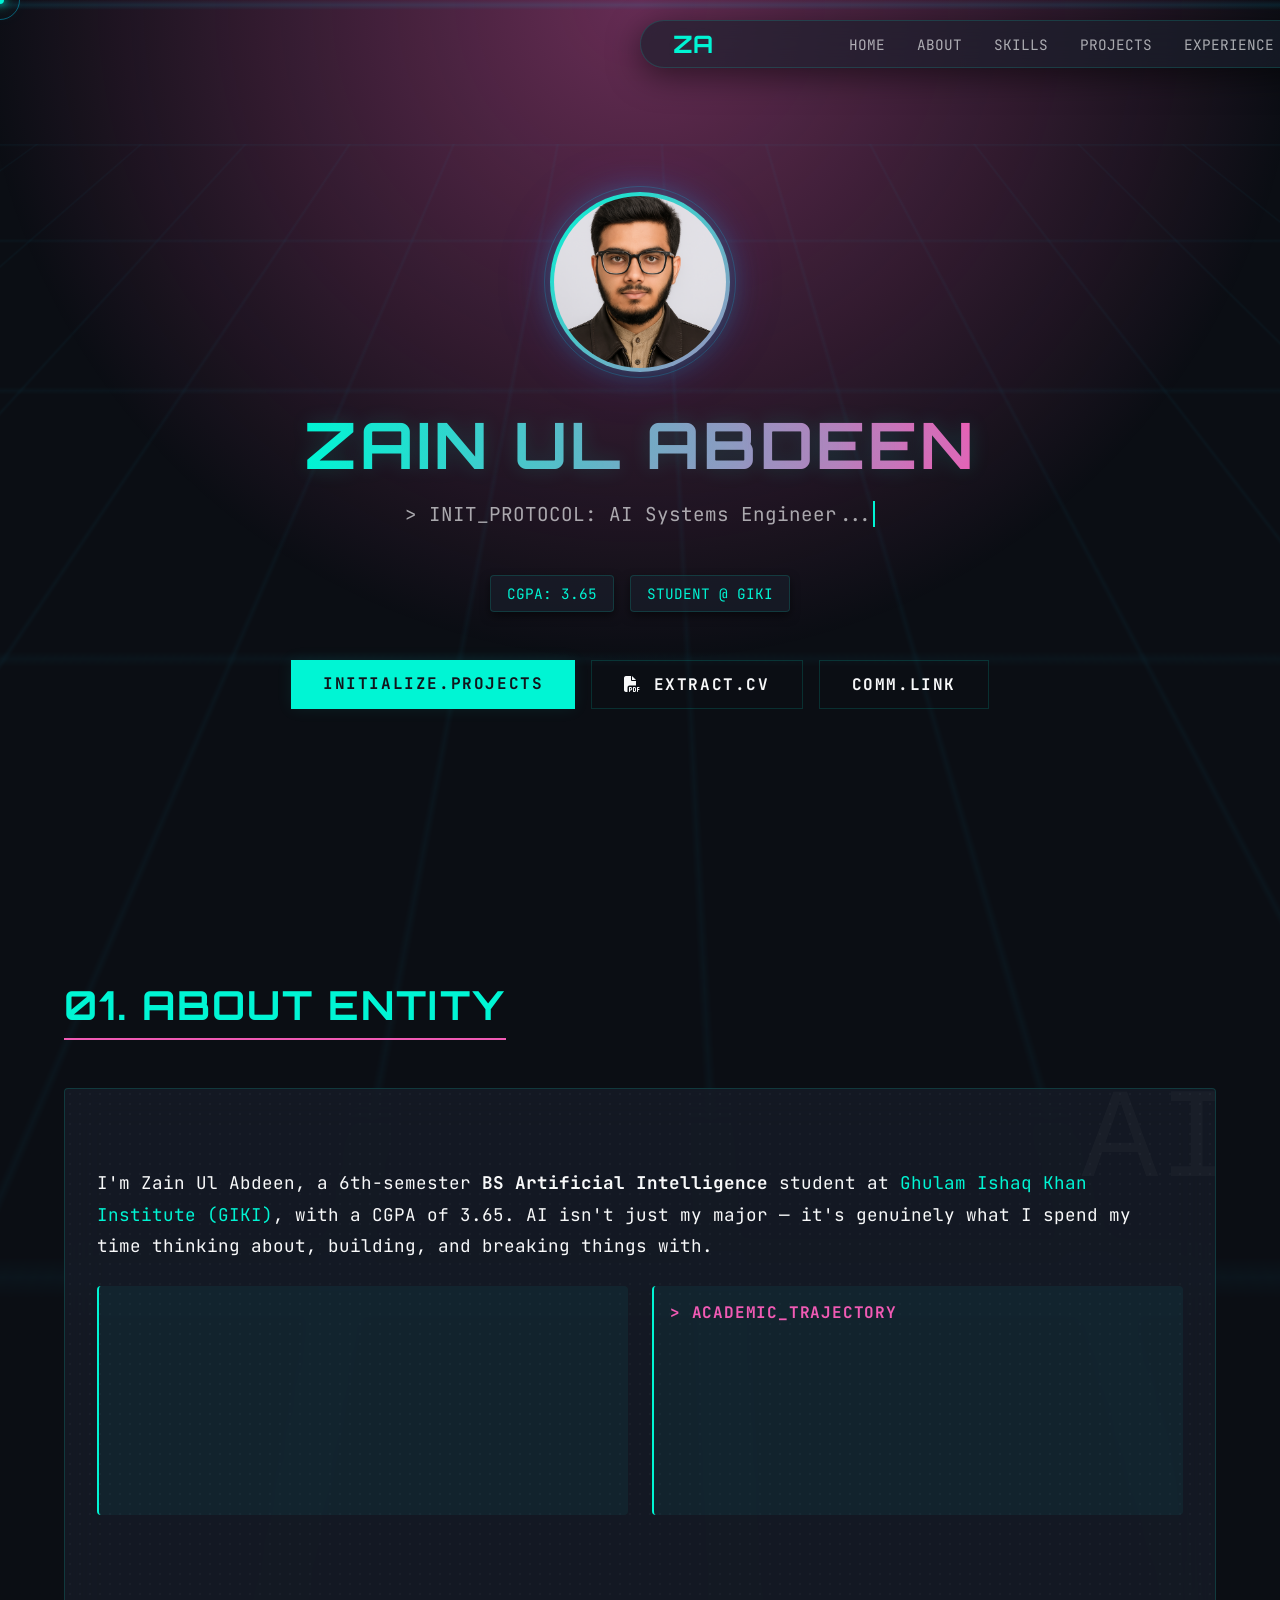
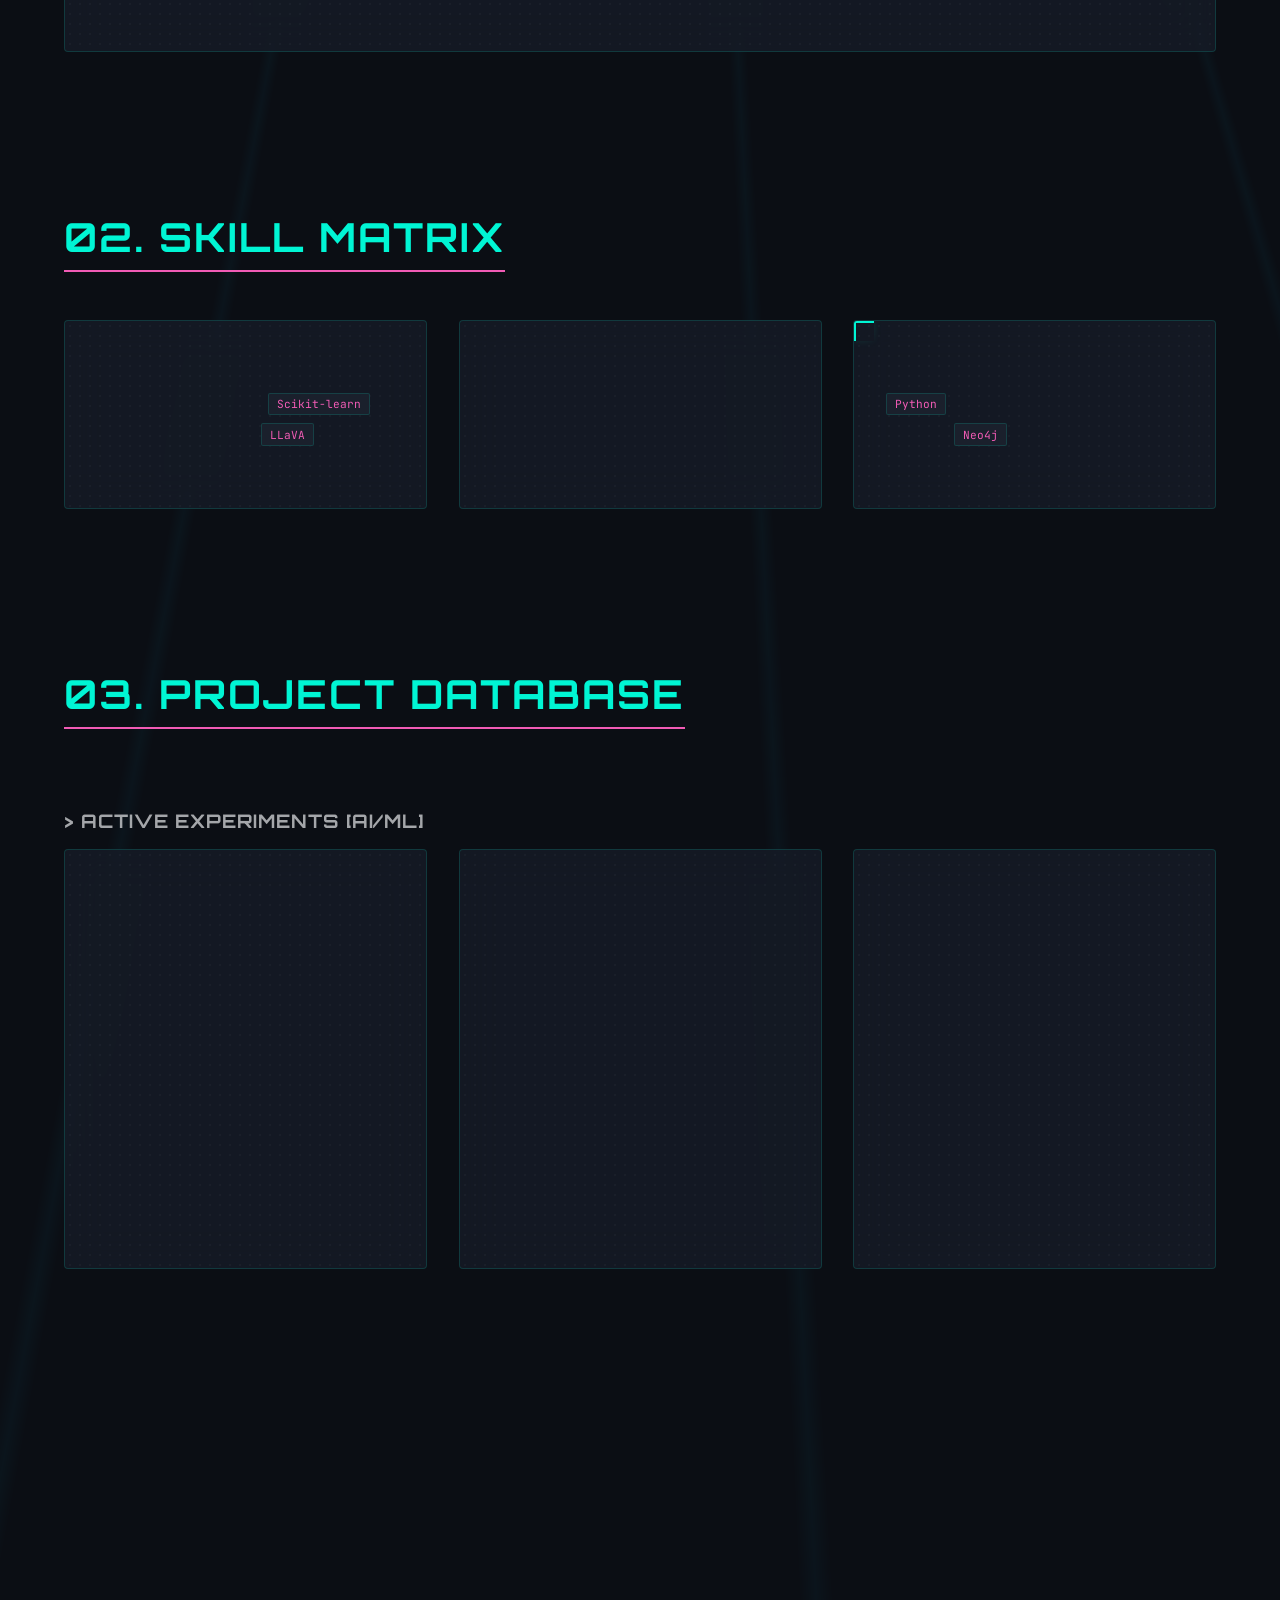
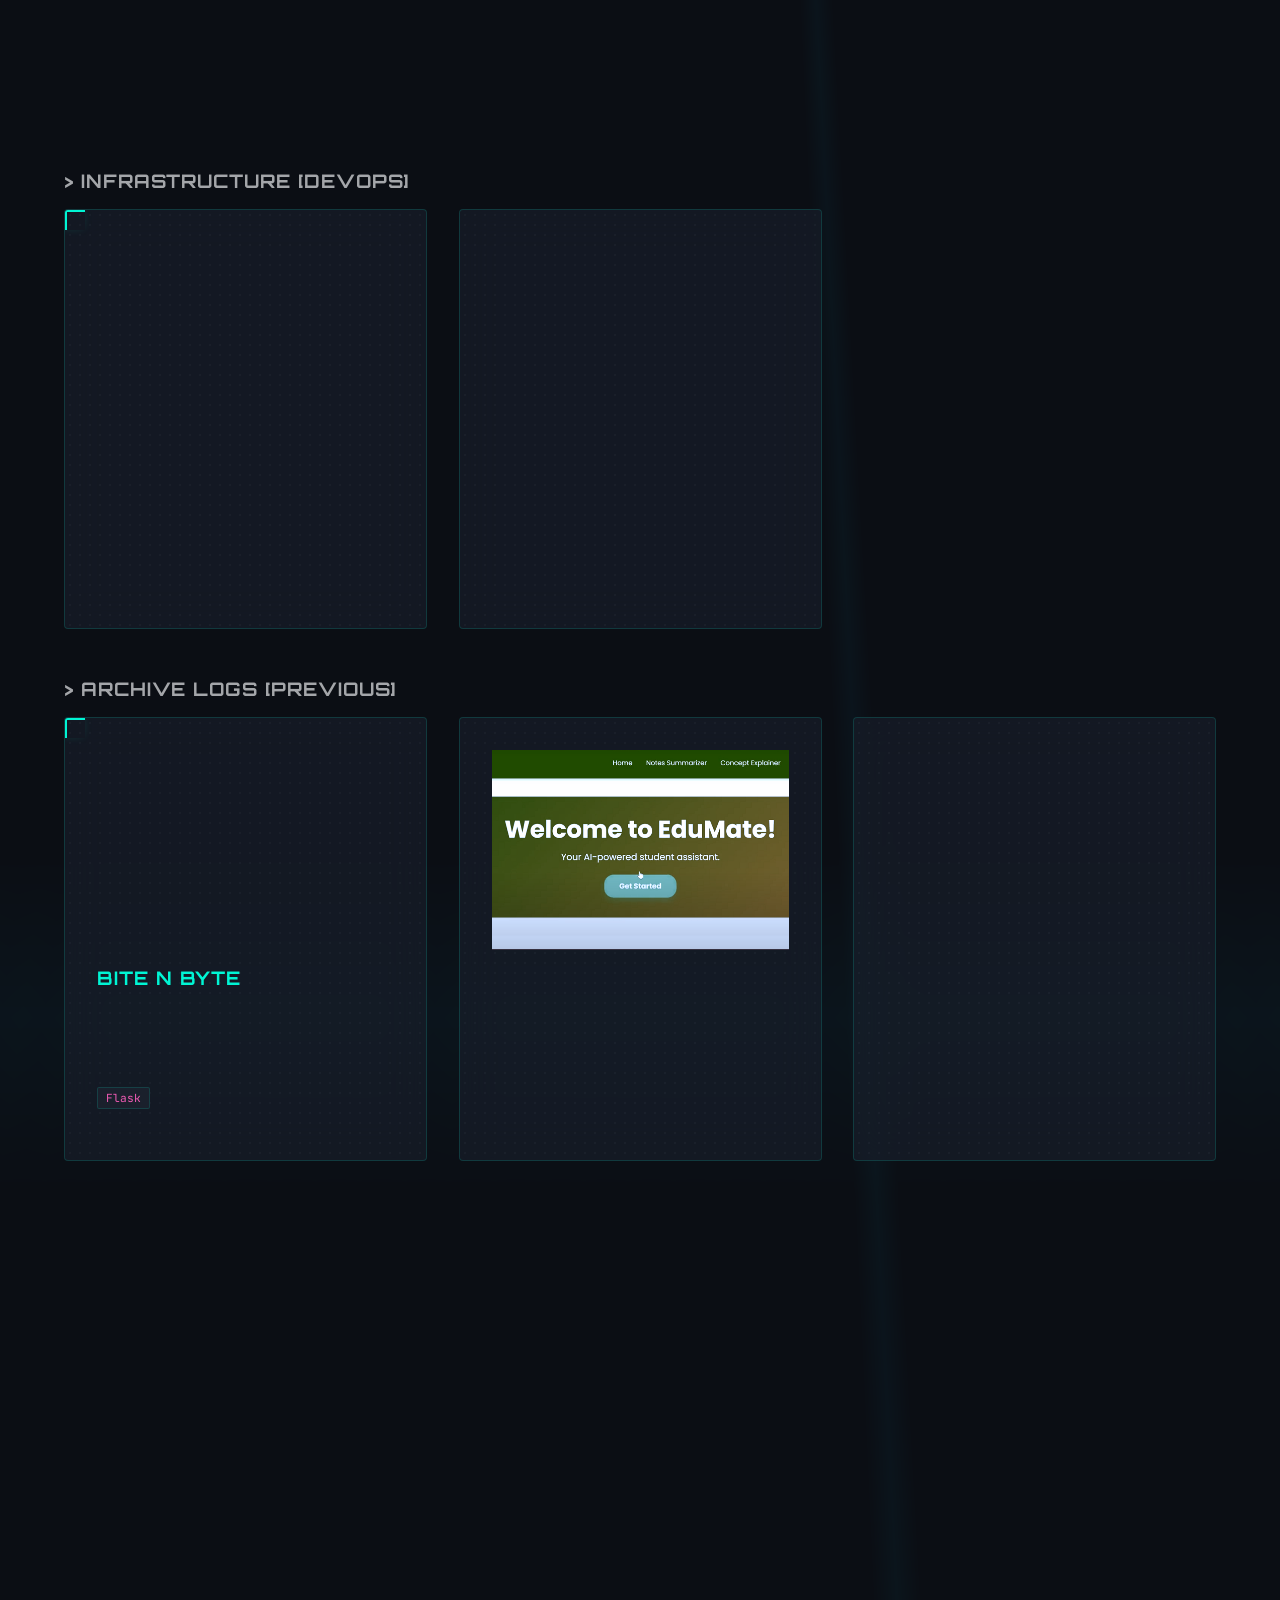
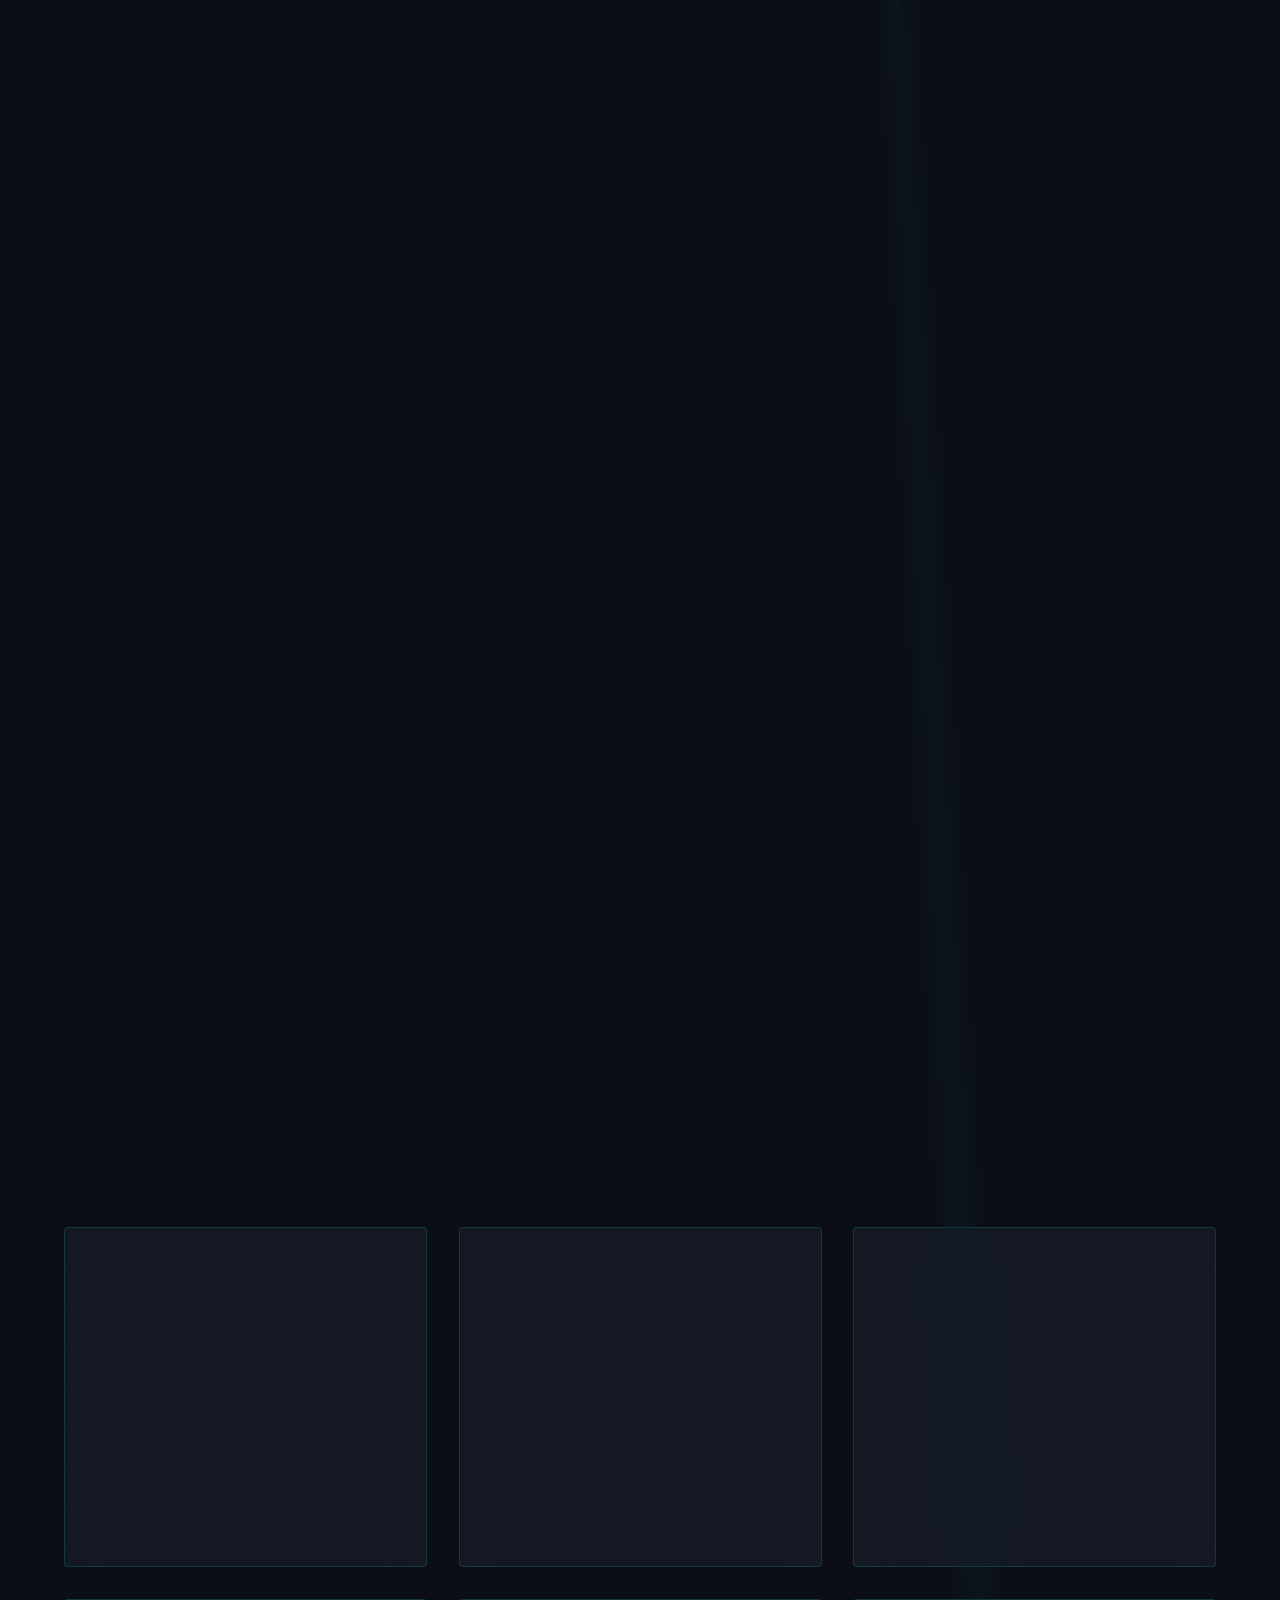
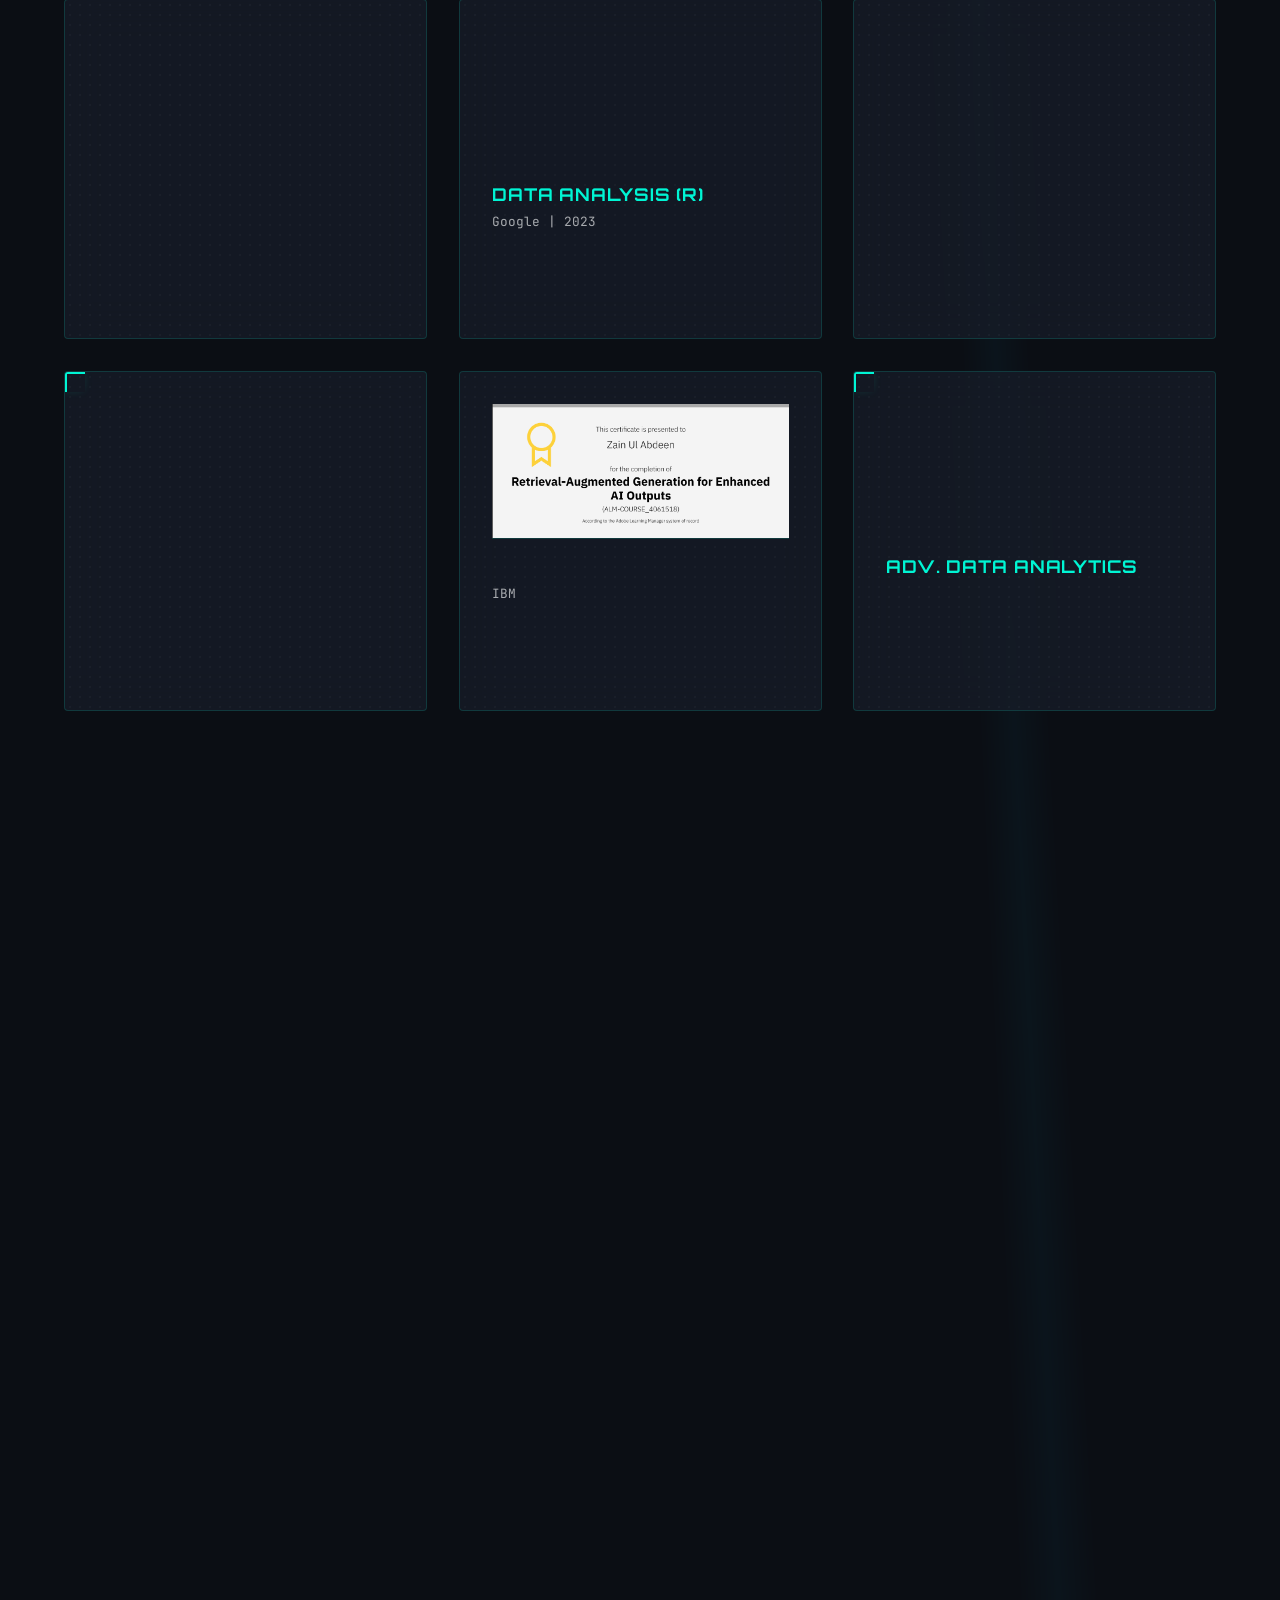
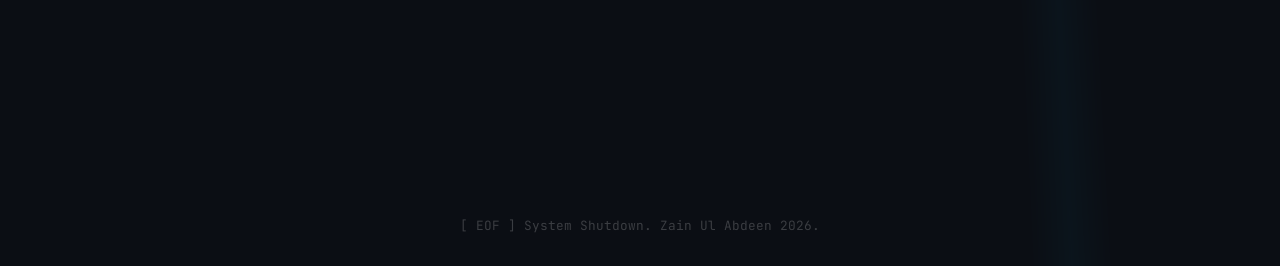
==== commit 2bb76dd2: "Update CGPA to 3.65" ====
--- a/index.html
+++ b/index.html
@@ -53,7 +53,7 @@
             <h1 class="glitch-text">Zain Ul Abdeen</h1>
             <div class="typewriter-text">> INIT_PROTOCOL: AI Systems Engineer...</div>
             <div class="hero-stats">
-                <div class="stat-chip">CGPA: 3.62</div>
+                <div class="stat-chip">CGPA: 3.65</div>
                 <div class="stat-chip">STUDENT @ GIKI</div>
             </div>
             <div style="margin-top: 3rem; display: flex; justify-content: center; gap: 1rem; flex-wrap: wrap;">
@@ -75,7 +75,7 @@
             <h3 style="color: var(--primary); font-size: 1.5rem; margin-bottom: 1rem; text-transform: uppercase; letter-spacing: 2px;">Entity Profile</h3>
             
             <p style="margin-bottom: 1.5rem; font-size: 1.1rem; line-height: 1.8; color: var(--text-main);">
-                I'm Zain Ul Abdeen, a 6th-semester <strong>BS Artificial Intelligence</strong> student at <span style="color: var(--primary);">Ghulam Ishaq Khan Institute (GIKI)</span>, with a CGPA of 3.62. AI isn't just my major — it's genuinely what I spend my time thinking about, building, and breaking things with.
+                I'm Zain Ul Abdeen, a 6th-semester <strong>BS Artificial Intelligence</strong> student at <span style="color: var(--primary);">Ghulam Ishaq Khan Institute (GIKI)</span>, with a CGPA of 3.65. AI isn't just my major — it's genuinely what I spend my time thinking about, building, and breaking things with.
             </p>
             
             <div style="display: grid; grid-template-columns: repeat(auto-fit, minmax(250px, 1fr)); gap: 1.5rem; margin-bottom: 1.5rem;">
@@ -373,7 +373,7 @@
                 <div class="bracket-accent"></div>
                 <h3 style="color:var(--primary);margin-bottom:0.5rem"><i class="fas fa-graduation-cap"></i> BS Artificial Intelligence</h3>
                 <h4 style="margin-bottom:1rem;color:var(--text-secondary)">GIKI | 2023 - 2027</h4>
-                <p style="font-size:0.9rem;"><strong>CGPA:</strong> 3.62</p>
+                <p style="font-size:0.9rem;"><strong>CGPA:</strong> 3.65</p>
                 <p style="font-size:0.9rem; margin-top: 0.5rem;"><strong>Relevant Coursework:</strong> Machine Learning, Deep Learning, Data Structures & Algorithms, Database Systems, Computer Vision, Big Data Analytics.</p>
             </div>
             <div class="glass-panel anim-fade-up">
